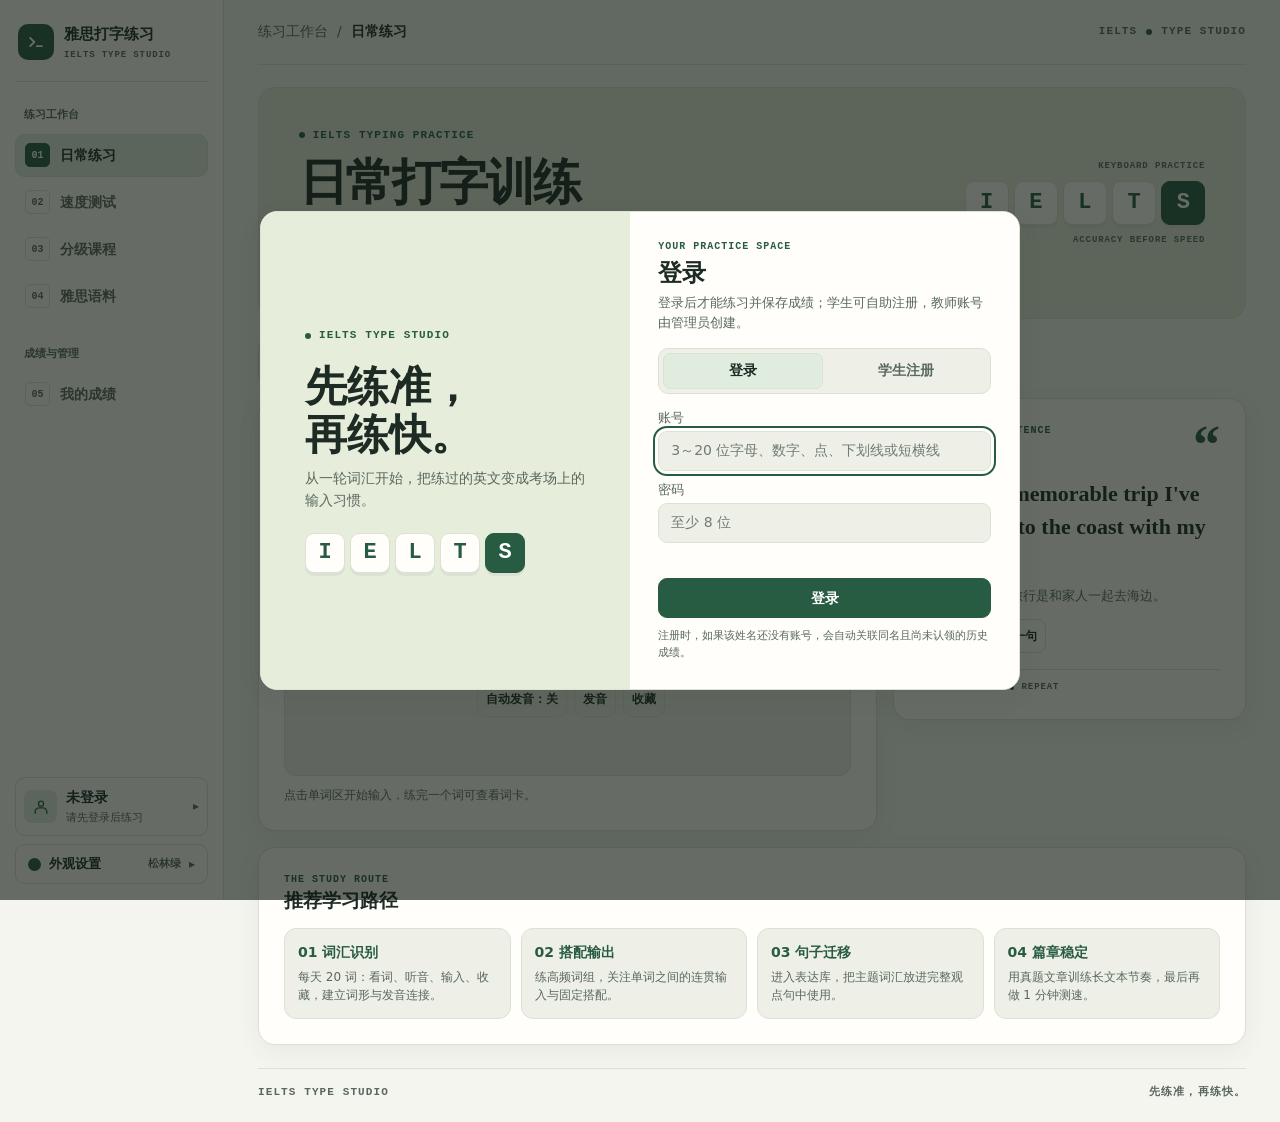
==== server-source/index.server.html @ 4d0a1f67 "release: 账号管理入口+深色自动配色+无后端友好提示上线（2026-11-25 17:42 CST） - 侧栏账号卡片改为账号管理入口 #accountEntry，面板 #accountMod" ====
<!DOCTYPE html>
<html lang="zh-CN">
<head>
<meta charset="UTF-8">
<meta name="viewport" content="width=device-width, initial-scale=1.0">
<title>雅思打字练习 · IELTS Typing Practice</title>
<link rel="icon" href="data:image/svg+xml,%3Csvg xmlns='http://www.w3.org/2000/svg' viewBox='0 0 24 24'%3E%3Crect width='24' height='24' rx='5' fill='%23285c42'/%3E%3Cpath d='m5 7 5 5-5 5m8 0h6' fill='none' stroke='%23fff' stroke-width='2.2' stroke-linecap='round' stroke-linejoin='round'/%3E%3C/svg%3E">
<script>
(function(){
  var theme = null;
  try{ theme = localStorage.getItem('typingTheme'); }catch(e){}
  if(theme !== 'dark' && theme !== 'light'){
    theme = window.matchMedia && window.matchMedia('(prefers-color-scheme: dark)').matches ? 'dark' : 'light';
  }
  document.documentElement.setAttribute('data-theme', theme);

  /* 个性化主题色引擎：由任意 hex 派生整套主题变量，首屏与主脚本共用，避免闪烁。 */
  function clamp(v,a,b){ return Math.max(a,Math.min(b,v)); }
  function hexToHsl(hex){
    var r=parseInt(hex.slice(1,3),16)/255, g=parseInt(hex.slice(3,5),16)/255, b=parseInt(hex.slice(5,7),16)/255;
    var max=Math.max(r,g,b), min=Math.min(r,g,b), h=0, s=0, l=(max+min)/2;
    if(max!==min){
      var d=max-min;
      s=l>0.5? d/(2-max-min) : d/(max+min);
      if(max===r) h=(g-b)/d+(g<b?6:0); else if(max===g) h=(b-r)/d+2; else h=(r-g)/d+4;
      h*=60;
    }
    return [h, s*100, l*100];
  }
  function hslToHex(h,s,l){
    h=((h%360)+360)%360; s=clamp(s,0,100)/100; l=clamp(l,0,100)/100;
    var c=(1-Math.abs(2*l-1))*s, x=c*(1-Math.abs((h/60)%2-1)), m=l-c/2, r=0, g=0, b=0;
    if(h<60){r=c;g=x;} else if(h<120){r=x;g=c;} else if(h<180){g=c;b=x;}
    else if(h<240){g=x;b=c;} else if(h<300){r=x;b=c;} else {r=c;b=x;}
    function to(v){ var n=Math.round((v+m)*255).toString(16); return n.length<2?'0'+n:n; }
    return '#'+to(r)+to(g)+to(b);
  }
  function lum(hex){
    function ch(v){ v/=255; return v<=0.03928? v/12.92 : Math.pow((v+0.055)/1.055,2.4); }
    return 0.2126*ch(parseInt(hex.slice(1,3),16))+0.7152*ch(parseInt(hex.slice(3,5),16))+0.0722*ch(parseInt(hex.slice(5,7),16));
  }
  function ratio(a,b){ var l1=lum(a), l2=lum(b); return (Math.max(l1,l2)+0.05)/(Math.min(l1,l2)+0.05); }
  function varsFor(hex, dark){
    var c=hexToHsl(hex), h=c[0], s=clamp(c[1],16,78), ah=(h+320)%360, v={};
    if(dark){
      /* 深色基底：随主题色相自动派生的近黑色阶（低饱和、亮度 5%～12%），
         比纯黑更有层次，又不会像旧版那样呈现明显深绿；换主题色整套深色底自动协调。 */
      var ns=clamp(s*0.18,5,12);
      v['--bg']=hslToHex(h,ns,5);
      v['--surface']=hslToHex(h,ns,7.5);
      v['--card']=hslToHex(h,clamp(ns+2,6,14),10);
      v['--hero']=hslToHex(h,clamp(ns+4,8,16),12.5);
      v['--border']=hslToHex(h,clamp(ns+2,6,14),19);
      v['--text']=hslToHex(h,8,93);
      v['--muted']=hslToHex(h,6,66);
      v['--shadow']='0 10px 30px #00000066';
      v['--primary']=hslToHex(h,clamp(s,30,68),clamp(c[2]+38,62,82));
      v['--on-primary']=hslToHex(h,35,12);
      v['--primary-soft']=hslToHex(h,clamp(s*0.5,16,40),20);
      v['--accent']=hslToHex(ah,clamp(s,35,60),72);
    }else{
      var sat=clamp(s,30,70), l=clamp(c[2],22,38), p=hslToHex(h,sat,l);
      while(ratio(p,'#ffffff')<4.5 && l>12){ l-=2; p=hslToHex(h,sat,l); }
      v['--primary']=p;
      v['--on-primary']=ratio(p,'#ffffff')>=4.5?'#ffffff':hslToHex(h,30,12);
      v['--primary-soft']=hslToHex(h,clamp(s*0.55,18,50),90);
      v['--hero']=hslToHex(h,clamp(s*0.5,18,46),92);
      v['--accent']=hslToHex(ah,clamp(s,35,65),34);
    }
    return v;
  }
  var KEYS=['--primary','--on-primary','--primary-soft','--hero','--accent'];
  var DARK_KEYS=['--bg','--surface','--card','--border','--text','--muted','--shadow'];
  window.StudioAccent={
    defaultHex:'#285c42',
    presets:[
      {hex:'#285c42',name:'松林绿'},
      {hex:'#1f5a8a',name:'深海蓝'},
      {hex:'#0f6b62',name:'青碧'},
      {hex:'#5b4a9e',name:'鸢尾紫'},
      {hex:'#a83a5f',name:'玫瑰红'},
      {hex:'#b45309',name:'琥珀橙'}
    ],
    varsFor:varsFor,
    apply:function(hex,dark){
      var st=document.documentElement.style;
      if(!dark){ DARK_KEYS.forEach(function(k){ st.removeProperty(k); }); }
      if(!hex || hex.toLowerCase()===this.defaultHex){ KEYS.forEach(function(k){ st.removeProperty(k); }); return; }
      var v=varsFor(hex,dark);
      KEYS.forEach(function(k){ st.setProperty(k,v[k]); });
      if(dark){ DARK_KEYS.forEach(function(k){ st.setProperty(k,v[k]); }); }
    }
  };
  var saved=null;
  try{ saved=localStorage.getItem('typingAccent'); }catch(e){}
  window.StudioAccent.apply(saved && /^#[0-9a-fA-F]{6}$/.test(saved) ? saved.toLowerCase() : null, theme==='dark');

  /* 动效档位引擎：full 完整 / lite 精简 / off 关闭；系统减弱动效强制 off，首屏即生效。 */
  var motion=null;
  try{ motion=localStorage.getItem('typingMotion'); }catch(e){}
  if(motion!=='full' && motion!=='lite' && motion!=='off'){ motion='full'; }
  if(window.matchMedia && window.matchMedia('(prefers-reduced-motion: reduce)').matches){ motion='off'; }
  document.documentElement.setAttribute('data-motion', motion);
  window.StudioMotion={
    get:function(){ return document.documentElement.getAttribute('data-motion') || 'full'; },
    set:function(mode){
      if(mode!=='full' && mode!=='lite' && mode!=='off') return;
      document.documentElement.setAttribute('data-motion', mode);
      try{ localStorage.setItem('typingMotion', mode); }catch(e){}
    },
    reduced:function(){ return window.matchMedia && window.matchMedia('(prefers-reduced-motion: reduce)').matches; }
  };
})();
</script>
<style id="studioStyles">
/* Type Studio: colors, shell, study components, responsive layouts. */
:root{color-scheme:light;--bg:#f4f5ef;--card:#fffefa;--surface:#eef0e7;--border:#dce1d4;--text:#1d2b24;--muted:#59685e;--primary:#285c42;--primary-soft:#e0ecde;--on-primary:#fff;--accent:#5c7028;--ok:#2d6949;--ok-soft:#e0eee1;--err:#9a3d38;--err-soft:#f7e5e0;--hero:#e6edda;--shadow:0 7px 24px #263a2210;--radius:17px;--mono:ui-monospace,SFMono-Regular,Consolas,monospace;--sans:Inter,system-ui,"Microsoft YaHei","PingFang SC",sans-serif;--rail-width:224px;--key-pinky:#f8e5e5;--key-ring:#faebd9;--key-middle:#f6efcb;--key-index:#dce9d9;--key-right:#e0eafa;--key-violet:#ebe4f6}
:root[data-theme="dark"]{color-scheme:dark;--bg:#0b0e0c;--card:#151b17;--surface:#101411;--border:#2c352e;--text:#ecf0ed;--muted:#a4aba6;--primary:#bede9a;--primary-soft:#2a3c2c;--on-primary:#182517;--accent:#d5e294;--ok:#a7d8aa;--ok-soft:#273c30;--err:#ffaaa0;--err-soft:#492b26;--hero:#1b231d;--shadow:0 10px 30px #00000066;--key-pinky:#432e33;--key-ring:#453b2c;--key-middle:#41402a;--key-index:#2d4436;--key-right:#2d3e53;--key-violet:#39334f}
*,*::before,*::after{box-sizing:border-box}
html{background:var(--bg);scroll-padding-top:76px}
body{margin:0;color:var(--text);background:var(--bg);font:14px/1.55 var(--sans);min-height:100vh}
button,input,select{font:inherit}button,select{cursor:pointer}button:disabled{opacity:.6;cursor:not-allowed}
:focus-visible{outline:2px solid var(--primary);outline-offset:3px}
h1,h2,h3,p,blockquote{margin:0}h1,h2,h3{line-height:1.22}h2{font-size:19px;margin-bottom:14px}h3{font-size:17px}p{color:var(--muted)}
.hidden{display:none!important}.row{display:flex;align-items:center;gap:10px;flex-wrap:wrap}
.skip-link{position:fixed;z-index:200;top:10px;left:10px;padding:10px 16px;background:var(--card);color:var(--text);transform:translateY(-150%)}.skip-link:focus{transform:none}
.btn,select,input:not(.hidden-input):not([type="checkbox"]){min-height:40px;border:1px solid var(--border);border-radius:9px;padding:8px 12px;background:var(--surface);color:var(--text)}
.btn{display:inline-flex;align-items:center;justify-content:center;gap:6px;font-weight:650;line-height:1.3;background:var(--primary);color:var(--on-primary);border-color:var(--primary)}
.btn.ghost{background:transparent;color:var(--text);border-color:var(--border)}.btn.warn{background:var(--err-soft);color:var(--err);border-color:transparent}.btn:hover:not(:disabled){filter:brightness(1.08)}.btn.ghost:hover:not(:disabled){background:var(--primary-soft);border-color:var(--primary)}
label{font-size:13px;color:var(--muted)}input::placeholder{color:var(--muted);opacity:.85}
.sidebar{position:fixed;inset:0 auto 0 0;width:var(--rail-width);z-index:40;display:flex;flex-direction:column;gap:24px;background:var(--card);border-right:1px solid var(--border);padding:23px 15px 16px;overflow:auto}
.brand{display:flex;align-items:center;gap:10px;padding:0 3px 19px;border-bottom:1px solid var(--border)}.brand b{display:block;font-size:15px}.brand div span,.studio-edition,.studio-footer,.art-tag,.art-caption,.overline,.panel-kicker,.quote-footer{font:600 11px/1.4 var(--mono);letter-spacing:.1em}.brand div span{display:block;margin-top:3px;color:var(--muted);font-size:9px}
.brand-mark{width:36px;height:36px;display:grid;place-items:center;flex:none;background:var(--primary);color:var(--on-primary);border-radius:10px}.brand-mark svg,.user-icon svg{width:20px;height:20px}
.sidebar nav{display:grid;gap:4px}.nav-caption{padding:0 9px 7px;color:var(--muted);font-size:11px;font-weight:650}.nav-spaced{margin-top:23px}
.sidebar nav button{display:flex;align-items:center;gap:10px;min-height:43px;text-align:left;padding:8px 9px;border:1px solid transparent;background:transparent;color:var(--muted);border-radius:10px;font-weight:600}
.sidebar nav button::before{content:attr(data-index);display:grid;place-items:center;width:25px;height:24px;border:1px solid var(--border);border-radius:5px;font:650 10px var(--mono);color:var(--muted);flex:none}
.sidebar nav button:hover,.sidebar nav button.active{background:var(--primary-soft);color:var(--text)}.sidebar nav button.active{border-color:var(--border)}.sidebar nav button.active::before{background:var(--primary);border-color:var(--primary);color:var(--on-primary)}
.sidebar-foot{margin-top:auto;display:grid;gap:8px}.user-card{min-width:0;display:flex;gap:9px;align-items:center;padding:9px 8px;border:1px solid var(--border);border-radius:10px;width:100%;text-align:left;background:transparent;color:var(--text)}.user-card:hover{background:var(--primary-soft);border-color:var(--primary)}.user-icon{width:33px;height:33px;display:grid;place-items:center;border-radius:8px;background:var(--primary-soft);color:var(--primary);flex:none}.user-body{min-width:0;flex:1}.user-body b,.user-body span{display:block;overflow:hidden;text-overflow:ellipsis;white-space:nowrap}.user-body span{font-size:11px;color:var(--muted)}.user-caret{color:var(--muted);font-size:12px;flex:none;transition:transform .15s ease}.user-card:hover .user-caret{color:var(--primary);transform:translateX(2px)}.sidebar-foot .btn{width:100%;font-size:13px}.sidebar-backdrop{position:fixed;inset:0;z-index:35;background:#10191380;border:0;width:100%;height:100%}
.accent-entry{display:flex;align-items:center;gap:8px;width:100%;min-height:40px;padding:8px 12px;border:1px solid var(--border);border-radius:9px;background:transparent;color:var(--text);font-weight:650;font-size:13px}.accent-entry:hover{background:var(--primary-soft);border-color:var(--primary)}.accent-entry-dot{width:13px;height:13px;border-radius:50%;background:var(--primary);flex:none}.accent-entry-name{margin-left:auto;max-width:96px;overflow:hidden;text-overflow:ellipsis;white-space:nowrap;color:var(--muted);font-size:11px;font-weight:600}.accent-entry-caret{color:var(--muted);font-size:12px}
#appearanceModal{position:fixed;inset:0;z-index:105;display:flex;overflow:auto;padding:14px;background:#101913a3}.appearance-panel{margin:auto;width:min(100%,400px);min-width:0;background:var(--card);border:1px solid var(--border);border-radius:var(--radius);box-shadow:var(--shadow);padding:20px;animation:appear .18s ease both}.appearance-head{display:flex;justify-content:space-between;align-items:center;gap:10px;margin-bottom:4px}.appearance-head h2{margin:0;font-size:19px}.appearance-close{min-height:32px;padding:5px 11px;font-size:12px}.appearance-section{margin-top:15px;padding-top:13px;border-top:1px solid var(--border)}.appearance-label{display:flex;justify-content:space-between;align-items:baseline;gap:8px;font-size:13px;font-weight:650;margin-bottom:10px}#accentName{font-size:12px;font-weight:650;color:var(--primary)}.mode-switch{display:grid;grid-template-columns:1fr 1fr;gap:4px;border:1px solid var(--border);border-radius:10px;background:var(--surface);padding:4px}.mode-switch button{min-height:36px;border:1px solid transparent;border-radius:7px;background:none;color:var(--muted);font-weight:650}.mode-switch button:hover{color:var(--text)}.mode-switch button[aria-pressed="true"]{background:var(--primary-soft);color:var(--text);border-color:var(--border)}
.motion-switch{display:grid;grid-template-columns:repeat(3,minmax(0,1fr));gap:4px;border:1px solid var(--border);border-radius:10px;background:var(--surface);padding:4px}.motion-switch button{min-height:36px;border:1px solid transparent;border-radius:7px;background:none;color:var(--muted);font-weight:650}.motion-switch button:hover{color:var(--text)}.motion-switch button[aria-pressed="true"]{background:var(--primary-soft);color:var(--text);border-color:var(--border)}.motion-note{font-size:11px;color:var(--muted);margin-top:7px}
.motion-fx{position:fixed;inset:0;width:100%;height:100%;pointer-events:none;z-index:130}
.record-badge{display:inline-flex;align-items:center;gap:6px;margin:0 0 10px;padding:5px 14px;border-radius:20px;background:linear-gradient(120deg,#f5d67b,#e0a33e);color:#4a3208;font-weight:750;font-size:13px;animation:badgeIn .55s cubic-bezier(.2,1.4,.4,1) both}
@keyframes badgeIn{0%{opacity:0;transform:scale(.4) rotate(-8deg)}60%{opacity:1;transform:scale(1.12) rotate(2deg)}100%{opacity:1;transform:scale(1) rotate(0)}}
/* 练习手感：字符落定弹跳 / 错误抖动 / 光标呼吸 / 按键下沉（full+lite 保留） */
html:not([data-motion="off"]) .ch.done-ok{animation:chPop .18s ease}
html:not([data-motion="off"]) .ch.done-err{animation:chShake .22s ease}
@keyframes chPop{0%{transform:scale(1)}45%{transform:scale(1.18)}100%{transform:scale(1)}}
@keyframes chShake{0%,100%{transform:none}25%{transform:translateX(-2px)}70%{transform:translateX(2px)}}
.ch{display:inline-block}
html[data-motion="full"] .ch.cur{animation:curBreath 1.1s ease-in-out infinite}
@keyframes curBreath{0%,100%{opacity:1}50%{opacity:.55}}
html:not([data-motion="off"]) .key.hit-ok,html:not([data-motion="off"]) .key.hit-err{transform:translateY(2px) scale(.95);transition:transform .07s ease}
/* 进度条流光（仅 full） */
html[data-motion="full"] #progressFill{background-image:linear-gradient(100deg,transparent 30%,#ffffff59 50%,transparent 70%);background-size:220% 100%;animation:shimmer 1.7s linear infinite}
@keyframes shimmer{from{background-position:130% 0}to{background-position:-130% 0}}
/* 全局转场：方向性页面切换 / 弹窗弹入 / 抽屉弹性 / 键帽浮动光泽（仅 full） */
html[data-motion="full"] .page-anim.dir-fwd{animation:pageFwd .26s cubic-bezier(.2,.7,.3,1) both}
html[data-motion="full"] .page-anim.dir-back{animation:pageBack .26s cubic-bezier(.2,.7,.3,1) both}
@keyframes pageFwd{from{opacity:0;transform:translateX(22px)}to{opacity:1;transform:none}}
@keyframes pageBack{from{opacity:0;transform:translateX(-22px)}to{opacity:1;transform:none}}
html[data-motion="full"] #modal .box{animation:popIn .3s cubic-bezier(.2,.9,.3,1.18) both}
html[data-motion="full"] .auth-layout{animation:popIn .3s cubic-bezier(.2,.9,.3,1.12) both}
@keyframes popIn{from{opacity:0;transform:scale(.94) translateY(12px)}to{opacity:1;transform:none}}
.auth-layout.auth-exit{animation:authOut .24s ease both!important}
@keyframes authOut{to{opacity:0;transform:scale(.97) translateY(-10px)}}
html[data-motion="full"] #appearanceModal .appearance-panel,html[data-motion="full"] #accountModal .appearance-panel{animation:springUp .34s cubic-bezier(.22,1.36,.36,1) both}
@keyframes springUp{from{opacity:0;transform:translateY(16px) scale(.97)}to{opacity:1;transform:none}}
@media(max-width:650px){html[data-motion="full"] #appearanceModal .appearance-panel,html[data-motion="full"] #accountModal .appearance-panel{animation:drawerSpring .42s cubic-bezier(.22,1.25,.36,1) both}}
@keyframes drawerSpring{from{transform:translateY(60%)}65%{transform:translateY(-1.5%)}to{transform:none}}
html[data-motion="full"] .studio-hero .key-art b{animation:keyFloat 3.4s ease-in-out infinite;position:relative;overflow:hidden}
html[data-motion="full"] .studio-hero .key-art b:nth-child(2){animation-delay:.35s}
html[data-motion="full"] .studio-hero .key-art b:nth-child(3){animation-delay:.7s}
html[data-motion="full"] .studio-hero .key-art b:nth-child(4){animation-delay:1.05s}
html[data-motion="full"] .studio-hero .key-art b:nth-child(5){animation-delay:1.4s}
html[data-motion="full"] .studio-hero .key-art b::after{content:"";position:absolute;inset:0;background:linear-gradient(115deg,transparent 35%,#ffffff66 50%,transparent 65%);transform:translateX(-130%);animation:keySheen 4.6s ease-in-out infinite}
@keyframes keyFloat{0%,100%{transform:translateY(0)}50%{transform:translateY(-5px)}}
@keyframes keySheen{0%,55%{transform:translateX(-130%)}85%,100%{transform:translateX(130%)}}
html.theme-xfade body,html.theme-xfade .sidebar,html.theme-xfade .card,html.theme-xfade .studio-hero,html.theme-xfade .page-heading,html.theme-xfade .btn,html.theme-xfade .appearance-panel,html.theme-xfade .account-panel,html.theme-xfade #typeArea,html.theme-xfade .daily-word-box{transition:background-color .35s ease,color .35s ease,border-color .35s ease}
/* 完成庆祝：成绩格 stagger（仅 full）；粒子 Canvas 由 JS 按档位驱动 */
html[data-motion="full"] .daily-summary .ds-cell{animation:cellUp .45s ease both}
html[data-motion="full"] .daily-summary .ds-cell:nth-child(2){animation-delay:.06s}
html[data-motion="full"] .daily-summary .ds-cell:nth-child(3){animation-delay:.12s}
html[data-motion="full"] .daily-summary .ds-cell:nth-child(4){animation-delay:.18s}
html[data-motion="full"] .daily-summary .ds-cell:nth-child(5){animation-delay:.24s}
html[data-motion="full"] .daily-summary .ds-cell:nth-child(6){animation-delay:.3s}
@keyframes cellUp{from{opacity:0;transform:translateY(10px)}to{opacity:1;transform:none}}
/* 档位降级：off 全关；lite 去装饰性循环动画，保留手感微动效 */
html[data-motion="off"] *,html[data-motion="off"] *::before,html[data-motion="off"] *::after{animation-duration:.01ms!important;animation-iteration-count:1!important;transition-duration:.01ms!important;scroll-behavior:auto!important}
html[data-motion="off"] .motion-fx{display:none}.accent-swatches{display:flex;gap:12px;flex-wrap:wrap}.accent-swatch{width:30px;height:30px;padding:0;border-radius:50%;border:1px solid var(--border);position:relative;flex:none}.accent-swatch:hover{filter:brightness(1.12)}.accent-swatch[aria-pressed="true"]{outline:2px solid var(--primary);outline-offset:2px}.accent-custom{width:30px;height:30px;padding:0;border:1px dashed var(--border);border-radius:50%;background:conic-gradient(#c2453f,#c9a227,#5f9e3e,#2a9d8f,#3b6fb5,#7b5ea7,#c2453f);cursor:pointer;flex:none}.accent-custom:hover{filter:brightness(1.08)}.accent-custom.on{outline:2px solid var(--primary);outline-offset:2px;border-style:solid}.accent-custom input{position:absolute;width:1px;height:1px;opacity:0;overflow:hidden}.appearance-note{font-size:12px;margin-top:13px}
#accountModal{position:fixed;inset:0;z-index:105;display:flex;overflow:auto;padding:14px;background:#101913a3}.account-panel{width:min(100%,440px)}.account-panel .appearance-section{margin-top:12px;padding-top:11px}.account-info{display:flex;gap:11px;align-items:center;padding:9px;border:1px solid var(--border);border-radius:12px;background:var(--surface)}.account-info .user-icon{width:38px;height:38px;border-radius:10px}.account-info-body{min-width:0;flex:1}.account-info-body b{display:block;font-size:15px;overflow:hidden;text-overflow:ellipsis;white-space:nowrap}.account-info-body span{display:block;font-size:12px;color:var(--muted);overflow:hidden;text-overflow:ellipsis;white-space:nowrap}.account-meta{display:grid;gap:4px;margin-top:8px}.account-meta div{display:flex;justify-content:space-between;align-items:baseline;gap:10px;font-size:12px}.account-meta dt{color:var(--muted)}.account-meta dd{margin:0;font-weight:650;font-variant-numeric:tabular-nums;overflow-wrap:anywhere;text-align:right}.account-form{display:grid;gap:6px}.account-form label{font-size:12px}.account-form input{width:100%;min-width:0}.account-form .btn{justify-self:start;min-height:36px;font-size:13px;padding:6px 14px}.account-msg{min-height:15px;font-size:12px;margin:0}.account-msg.err{color:var(--err)}.account-msg.ok{color:var(--ok)}.account-note{font-size:11px;color:var(--muted);margin-top:3px}
@media(max-width:650px){#appearanceModal,#accountModal{padding:0;align-items:flex-end}.appearance-panel,.account-panel{width:100%;margin:0;border-radius:18px 18px 0 0;border-left:0;border-right:0;border-bottom:0;padding:18px 16px calc(18px + env(safe-area-inset-bottom));animation:drawerUp .22s ease both}}
@keyframes drawerUp{from{transform:translateY(28px);opacity:.5}to{transform:none;opacity:1}}
.main{margin-left:var(--rail-width);min-width:0}.wrap{width:min(100%,1310px);margin:auto;padding:0 34px 22px}.studio-header{min-height:65px;display:flex;align-items:center;justify-content:space-between;gap:12px;border-bottom:1px solid var(--border);margin-bottom:22px}.studio-trail,.studio-edition{display:flex;align-items:center;gap:9px;white-space:nowrap}.trail-root,.trail-divider,.studio-edition{color:var(--muted)}#studioSection{font-weight:700}.studio-edition i,.overline i,.panel-chip i{display:inline-block;width:6px;height:6px;border-radius:50%;background:var(--primary);flex:none}.menu-button{display:none}.studio-footer{padding:16px 0 0;margin-top:23px;border-top:1px solid var(--border);display:flex;justify-content:space-between;gap:12px;color:var(--muted)}
.studio-hero,.page-heading{border:1px solid var(--border);border-radius:var(--radius);background:var(--hero);padding:clamp(20px,3.1vw,40px);margin-bottom:19px;min-width:0}.studio-hero{display:grid;grid-template-columns:minmax(0,1fr) auto;align-items:center;gap:18px}.overline{color:var(--primary);display:flex;align-items:center;gap:8px;margin-bottom:10px}.hero-copy h1,.page-heading h1{font-size:clamp(28px,4.1vw,49px);font-weight:800;letter-spacing:-.045em}.hero-copy h1 span{display:block;font-size:clamp(15px,2vw,23px);letter-spacing:-.025em;margin-top:7px;color:var(--primary)}.hero-copy p,.page-heading p{margin-top:9px;max-width:58ch}.hero-art{text-align:right;min-width:0}.art-tag,.art-caption{display:block;color:var(--muted);font-size:9px}.art-caption{margin-top:9px}.key-art{display:flex;gap:5px;margin:8px 0 0;justify-content:flex-end}.key-art b{display:grid;place-items:center;width:clamp(30px,3.45vw,47px);aspect-ratio:1;border-radius:9px;background:var(--card);color:var(--primary);border:1px solid var(--border);box-shadow:0 3px 0 var(--border);font:750 clamp(15px,2vw,22px) var(--mono)}.key-art b:last-child{color:var(--on-primary);background:var(--primary);border-color:var(--primary)}
.card{min-width:0;background:var(--card);border:1px solid var(--border);border-radius:var(--radius);padding:clamp(16px,2vw,25px);margin-bottom:16px;box-shadow:var(--shadow)}.panel-header{display:flex;justify-content:space-between;align-items:start;gap:12px;margin-bottom:16px}.panel-header h2{margin:2px 0 0}.panel-kicker{color:var(--primary);font-size:10px}.panel-chip{display:inline-flex;align-items:center;gap:6px;white-space:nowrap;background:var(--primary-soft);border-radius:20px;color:var(--text);padding:5px 9px;font-size:11px;font-weight:650}
.daily-tabs,.auth-tabs{display:inline-flex;align-items:center;gap:4px;border:1px solid var(--border);border-radius:10px;background:var(--surface);padding:4px;margin-bottom:14px}.daily-tabs button,.auth-tabs button,.library-filter{border:1px solid transparent;border-radius:7px;min-height:36px;padding:6px 14px;color:var(--muted);background:none;font-weight:650}.daily-tabs button.active,.auth-tabs button.active,.library-filter.active{background:var(--primary-soft);color:var(--text);border-color:var(--border)}
.practice-grid{display:grid;grid-template-columns:minmax(0,1.75fr) minmax(0,1fr);gap:16px;align-items:start}.daily-settings{display:flex;align-items:center;gap:7px;flex-wrap:wrap;margin-bottom:12px}.daily-settings select{min-height:36px;padding:5px 8px;max-width:100%}.daily-settings .btn{min-height:36px;padding:6px 9px}.daily-top{display:flex;align-items:center;justify-content:space-between;gap:8px;margin-bottom:12px}.daily-stats{min-width:0;display:grid;grid-template-columns:repeat(3,minmax(0,1fr));gap:7px;flex:1}.daily-stats .cell,#liveStats>div,.stat-cards .cell,.ds-cell,#modal .cell{min-width:0;border-radius:10px;background:var(--surface);border:1px solid var(--border);padding:8px 10px}.daily-stats b,.stat-cards b,.ds-cell b,#modal .cell b,#liveStats b{display:block;color:var(--primary);font:750 21px/1.2 var(--mono);font-variant-numeric:tabular-nums}.daily-stats .acc b,#liveStats .acc b{color:var(--ok)}.cell span,.ds-cell span,#liveStats>div{font-size:11px;color:var(--muted)}
.daily-word-box{text-align:center;background:var(--surface);border:1px solid var(--border);border-radius:12px;min-height:172px;padding:16px 10px}.daily-word{min-height:54px;font:750 clamp(24px,4.1vw,48px)/1.25 var(--mono);letter-spacing:.02em;overflow-wrap:anywhere;cursor:text;user-select:none}.daily-meta,.wc-actions,.review-actions,.quote-actions,.sentence-actions{display:flex;justify-content:center;align-items:center;gap:7px;flex-wrap:wrap}.daily-meta{margin:8px 0}.daily-meta .btn,.sentence-actions .btn,.quote-actions .btn{font-size:12px;min-height:34px;padding:6px 8px}.daily-phonetic,.wc-phonetic,.review-phonetic,.nb-item .p{color:var(--muted);font:500 13px/1.5 var(--mono)}.daily-def,.wc-def,.review-def{overflow-wrap:anywhere;line-height:1.6}.daily-tip{color:var(--muted);font-size:12px;margin-top:10px}.daily-fav.on,.wc-fav.on,.daily-meta .btn[aria-pressed="true"]{border-color:var(--primary);background:var(--primary-soft);color:var(--primary)}
.ch{color:var(--muted);border-bottom:2px solid transparent}.ch.done-ok{color:var(--text)}.ch.done-err{color:var(--err);background:var(--err-soft)}.ch.cur{border-bottom-color:var(--primary);background:var(--primary-soft);color:var(--text);border-radius:3px}.daily-word-box:focus-within,.daily-quote:focus-within,.typing-card:has(#typeInput:focus){border-color:var(--primary)}
.word-card,.review-card{border:1px solid var(--border);border-radius:13px;background:var(--card);padding:18px;margin:auto;max-width:540px;cursor:pointer;animation:appear .2s ease both}.wc-word,.review-word{font:750 clamp(24px,4vw,36px)/1.2 var(--mono);overflow-wrap:anywhere}.wc-actions{margin-top:13px}.wc-def{margin-top:6px}.daily-summary{position:relative;max-width:555px;margin:auto}.ds-title{font-size:23px;font-weight:750;margin-bottom:12px}.ds-grid{display:grid;grid-template-columns:repeat(3,minmax(0,1fr));gap:7px;margin-bottom:12px}.confetti{position:absolute;inset:0;pointer-events:none;overflow:hidden;z-index:1}.confetti i{position:absolute;opacity:.85;border-radius:2px;animation:fall linear forwards}@keyframes fall{from{transform:translateY(-36px) rotate(0)}to{transform:translateY(500px) rotate(540deg);opacity:0}}
.daily-quote .panel-header{margin-bottom:11px}.quote-mark{font:700 54px/.78 Georgia,serif;color:var(--primary)}.quote-en,.sentence-target{font:600 clamp(17px,2vw,22px)/1.5 Georgia,serif;overflow-wrap:anywhere;margin-bottom:10px}.quote-zh{font-size:13px;color:var(--muted);margin-bottom:13px}.quote-actions,.sentence-actions{justify-content:flex-start}.quote-footer{color:var(--muted);border-top:1px solid var(--border);margin-top:16px;padding-top:11px;display:flex;align-items:center;gap:8px;font-size:9px}.quote-footer i{width:4px;height:4px;border-radius:50%;background:var(--primary)}.sentence-target{cursor:text;user-select:none}.sentence-status{display:flex;gap:8px;flex-wrap:wrap;color:var(--muted);font-size:11px;margin-bottom:10px}.sentence-result{padding:10px;background:var(--primary-soft);border-radius:9px;margin-top:10px}.sentence-save-tip,.auth-error,.admin-err{color:var(--err);font-size:13px}.sentence-result p{margin-bottom:6px}
.path-grid,.lvl-btns,.library-grid,.stat-cards{display:grid;gap:10px}.path-grid,.stat-cards{grid-template-columns:repeat(4,minmax(0,1fr))}.lvl-btns{grid-template-columns:repeat(3,minmax(0,1fr))}.library-grid{grid-template-columns:repeat(2,minmax(0,1fr))}.path-step,.lvl-btn,.passage-item,.library-item,.nb-item{padding:13px;border:1px solid var(--border);border-radius:12px;background:var(--surface);min-width:0;color:var(--text)}.path-step,.lvl-btn,.passage-item{text-align:left;cursor:pointer}.path-step:hover,.lvl-btn:hover,.passage-item:hover{border-color:var(--primary);background:var(--primary-soft)}.path-step b,.path-step span{display:block}.path-step b{color:var(--primary)}.path-step span,.lvl-btn p{font-size:12px;margin-top:4px;color:var(--muted)}.lvl-btn{padding:20px}.lvl-btn .tag,.lib-tag,.badge{display:inline-block;border-radius:20px;background:var(--primary-soft);color:var(--primary);font-size:11px;font-weight:700;padding:3px 8px}.lvl-btn .tag{margin-bottom:10px}.passage-list{display:grid;gap:7px;max-height:490px;overflow:auto}.passage-item,.library-head,.nb-item{display:flex;align-items:center;justify-content:space-between;gap:10px}.wcount{font-size:12px;color:var(--muted);white-space:nowrap}.library-count{color:var(--muted);white-space:nowrap}.library-count b{color:var(--primary);font:750 24px var(--mono)}.library-toolbar,.nb-toolbar,.admin-row,.library-filters{display:flex;gap:8px;flex-wrap:wrap;margin:12px 0}.library-toolbar input,.nb-toolbar input,.admin-row input{flex:1 1 160px;min-width:0}.library-filter{border-color:var(--border);padding:5px 9px}.library-item{display:flex;flex-direction:column;min-height:170px}.lib-tags,.nb-actions,.admin-action{display:flex;gap:6px;flex-wrap:wrap}.lib-en{font:600 18px/1.5 Georgia,serif;margin:7px 0}.lib-zh,.lib-alt,.lib-note{font-size:13px;margin-bottom:6px}.lib-alt{color:var(--primary)}.lib-note{color:var(--muted)}.lib-actions{margin-top:auto;padding-top:6px}.lib-actions .btn{min-height:33px;font-size:12px}.library-empty,.empty-tip{text-align:center;color:var(--muted);padding:26px 9px;grid-column:1/-1}
.nb-list{display:grid;gap:8px}.nb-item{flex-wrap:wrap}.nb-item .w{font:700 17px var(--mono)}.nb-item .d{overflow-wrap:anywhere}.review-card{text-align:center;min-height:175px;display:grid;place-content:center;gap:7px}.review-card.flipped{background:var(--primary-soft)}.review-progress,.review-hint,.nb-count{color:var(--muted);text-align:center;margin:10px 0}.review-actions{margin-top:12px}.test-settings{display:grid;grid-template-columns:repeat(2,minmax(0,1fr));gap:12px}.setting-field{display:grid;gap:4px}.test-actions{margin-top:16px}.test-guide p{margin-top:5px}
.session-header{justify-content:space-between;margin-top:6px}.session-header h1{font-size:clamp(21px,3vw,34px);overflow-wrap:anywhere}.material-title{color:var(--muted);margin:8px 0}.live-hint{display:none;margin:8px 0;color:var(--muted);font-size:13px}.live-hint.show{display:block}.live-hint b,#fingerHint b{color:var(--primary)}#liveStats{display:grid;grid-template-columns:repeat(4,minmax(0,1fr));gap:8px;margin:10px 0}.hidden-input{position:fixed;left:0;top:0;width:1px;height:1px;opacity:0;border:0;padding:0;margin:0;font-size:16px}
#typeArea{font:500 clamp(15px,1.8vw,19px)/1.9 var(--mono);min-height:150px;max-height:46vh;overflow:auto;overscroll-behavior:contain;border:1px solid var(--border);border-radius:12px;background:var(--surface);padding:clamp(12px,2vw,22px);white-space:pre-wrap;overflow-wrap:anywhere;cursor:text;user-select:none}#typeArea.level-beginner{display:flex;flex-wrap:wrap;align-content:start;gap:7px}#typeArea.level-intermediate{display:grid;align-content:start;gap:7px}.chip{max-width:100%;display:inline-block;padding:4px 7px;border:1px solid var(--border);background:var(--card);border-radius:8px}.chip:has(.cur){border-color:var(--primary)}#progressBar{height:6px;border-radius:4px;background:var(--surface);border:1px solid var(--border);overflow:hidden;margin-top:10px}#progressFill{height:100%;width:0;background:var(--primary);transition:width .14s ease}
#kbBody{width:min(100%,680px);margin:auto}.kb-row{display:flex;justify-content:center;gap:clamp(2px,1vw,6px);margin-bottom:5px}.key{flex:0 1 44px;min-width:0;height:clamp(28px,5vw,42px);border-radius:6px;border:1px solid var(--border);background:var(--surface);display:flex;flex-direction:column;align-items:center;justify-content:center;font:650 clamp(8px,1.6vw,13px) var(--mono);color:var(--text)}.key .fn{font-size:9px}.key.f-lpinky,.key.f-rpinky{background:var(--key-pinky)}.key.f-lring,.key.f-rring{background:var(--key-ring)}.key.f-lmid{background:var(--key-middle)}.key.f-lindex{background:var(--key-index)}.key.f-rindex{background:var(--key-right)}.key.f-rmid{background:var(--key-violet)}.key.thumb{flex-basis:min(45%,270px)}.key.next{outline:2px solid var(--primary);border-color:transparent;outline-offset:-1px}.key.hit-ok{background:var(--ok-soft);color:var(--ok)}.key.hit-err{background:var(--err-soft);color:var(--err)}#fingerHint,.kb-caption{text-align:center;color:var(--muted);font-size:12px;margin-top:7px}.kb-caption{display:flex;justify-content:center;gap:8px;flex-wrap:wrap}.kb-caption span{display:flex;align-items:center;gap:4px}.dot{width:9px;height:9px;border-radius:3px}
.stat-cards{margin-bottom:15px}.stat-cards:empty{display:none}.stat-cards .cell{background:var(--card);padding:13px}.stat-cards b{font-size:24px}#historyChart{display:block;width:100%;height:280px}#chartBox{height:280px;overflow:hidden}#historyTable,#classTable,#recentTable,#adminStudents{max-width:100%;overflow-x:auto}table{border-collapse:collapse;width:100%;min-width:max-content;font-size:13px}th,td{text-align:left;padding:8px 10px;border-bottom:1px solid var(--border)}th{color:var(--muted);font-size:12px}.badge.off{background:var(--err-soft);color:var(--err)}.admin-action .btn{min-height:32px;font-size:12px}
#modal,#authModal,#pwModal{position:fixed;inset:0;display:flex;overflow:auto;padding:14px;background:#101913a3;z-index:100}#pwModal{z-index:110}#modal .box,.auth-card,.auth-layout{margin:auto;min-width:0;border:1px solid var(--border);border-radius:var(--radius);background:var(--card);box-shadow:var(--shadow)}#modal .box,.auth-card{width:min(100%,460px);padding:clamp(16px,3vw,28px)}#modal .box{text-align:center}#modal h2,.auth-card h2{margin:5px 0;font-size:24px}#modal .sub,.auth-card .sub{color:var(--muted);margin:5px 0 14px;font-size:13px}#modal .big{color:var(--primary);font:750 42px var(--mono)}#modal .big small{font-size:13px}#modal .grid{display:grid;grid-template-columns:repeat(2,minmax(0,1fr));gap:8px;margin:13px 0}#modal .row{justify-content:center}.auth-layout{width:min(100%,760px);display:grid;grid-template-columns:minmax(0,.95fr) minmax(0,1fr);overflow:hidden}.auth-layout .auth-card{width:100%;margin:0;border:0;border-radius:0;box-shadow:none}.auth-story{background:var(--hero);padding:clamp(20px,4vw,44px);display:flex;flex-direction:column;justify-content:center}.auth-story strong{font-size:clamp(23px,4vw,42px);line-height:1.15;margin:9px 0}.auth-story .key-art{justify-content:flex-start;margin-top:21px}.auth-story .key-art b{width:clamp(25px,3.2vw,40px)}.auth-tabs{display:grid;grid-template-columns:1fr 1fr;width:100%}.auth-field{display:grid;gap:3px;margin-bottom:9px}.auth-field input{width:100%;min-width:0}.auth-error{min-height:17px;margin-bottom:9px}.auth-note{color:var(--muted);font-size:11px;margin-top:9px}
.page-anim{animation:appear .18s ease both}@keyframes appear{from{opacity:0;transform:translateY(4px)}to{opacity:1;transform:none}}
@media(max-width:1100px){.wrap{padding-inline:22px}.practice-grid{grid-template-columns:minmax(0,1.4fr) minmax(0,1fr)}}
@media(max-width:930px){.main{margin-left:0}.menu-button{display:inline-flex;min-height:33px}.sidebar{transform:translateX(-103%);visibility:hidden;transition:transform .18s ease,visibility .18s}.sidebar.open{transform:none;visibility:visible}.sidebar-backdrop:not(.hidden){display:block}}
@media(min-width:931px){.sidebar-backdrop{display:none!important}}
@media(max-width:650px){.wrap{padding-inline:12px}.studio-header{min-height:54px;margin-bottom:12px}.trail-root,.trail-divider,.studio-edition{display:none}.studio-hero,.page-heading{padding:16px;margin-bottom:12px}.studio-hero,.practice-grid,.library-grid,.lvl-btns{grid-template-columns:minmax(0,1fr)}.hero-art{display:none}.practice-grid{gap:0}.path-grid,.stat-cards{grid-template-columns:repeat(2,minmax(0,1fr))}.daily-settings{gap:5px}.daily-settings label{font-size:11px}.daily-settings select{min-height:34px}.daily-top .btn{min-height:36px;padding:6px}.daily-stats .cell,#liveStats>div{padding:6px}.daily-stats b,#liveStats b{font-size:17px}.library-head{align-items:flex-start;flex-wrap:wrap}.auth-layout{grid-template-columns:minmax(0,1fr);max-width:420px}.auth-story{padding:13px 16px}.auth-story .overline{margin:0}.auth-story strong{font-size:22px;margin:5px 0 0}.auth-story br,.auth-story p,.auth-story .key-art{display:none}.key .fn{font-size:7px}}
@media(max-width:370px){.test-settings{grid-template-columns:minmax(0,1fr)}.daily-settings .btn{margin-left:auto}.daily-stats{gap:4px}.panel-chip{font-size:10px}.path-grid{grid-template-columns:minmax(0,1fr)}}
@media(prefers-reduced-motion:reduce){*,*::before,*::after{animation-duration:.01ms!important;transition-duration:.01ms!important;scroll-behavior:auto!important}}
</style>
</head>
<body>
<a class="skip-link" href="#appMain">跳到主内容</a>
<aside class="sidebar" id="sidebar" aria-label="工作台侧栏">
  <div class="brand">
    <span class="brand-mark" aria-hidden="true"><svg viewBox="0 0 24 24" fill="none"><path d="m5 7 5 5-5 5m8 0h6" stroke="currentColor" stroke-width="2.2" stroke-linecap="round" stroke-linejoin="round"/></svg></span>
    <div><b>雅思打字练习</b><span>IELTS TYPE STUDIO</span></div>
  </div>
  <nav aria-label="主要导航">
    <div class="nav-caption">练习工作台</div>
    <button id="tab-daily" class="active" aria-current="page" data-index="01" onclick="switchTab('daily')">日常练习</button>
    <button id="tab-test" data-index="02" onclick="switchTab('test')">速度测试</button>
    <button id="tab-course" data-index="03" onclick="switchTab('course')">分级课程</button>
    <button id="tab-library" data-index="04" onclick="switchTab('library')">雅思语料</button>
    <div class="nav-caption nav-spaced">成绩与管理</div>
    <button id="tab-history" data-index="05" onclick="switchTab('history')">我的成绩</button>
    <button id="tab-class" class="hidden" data-index="06" onclick="switchTab('class')">全班记录</button>
    <button id="tab-admin" class="hidden" data-index="07" onclick="switchTab('admin')">后台管理</button>
  </nav>
  <div class="sidebar-foot">
    <button type="button" id="accountEntry" class="user-card" onclick="openAccount()" aria-haspopup="dialog" aria-controls="accountModal" title="打开账号管理：查看账号信息、修改昵称与密码">
      <span class="user-icon" aria-hidden="true"><svg viewBox="0 0 24 24" fill="none" stroke="currentColor" stroke-width="1.6"><circle cx="12" cy="8" r="3"/><path d="M5 20v-2a5 5 0 0 1 5-5h4a5 5 0 0 1 5 5v2"/></svg></span>
      <div class="user-body"><b id="userDisplay">未登录</b><span id="userRole">请先登录后练习</span></div>
      <span class="user-caret" aria-hidden="true">▸</span>
    </button>
    <button type="button" id="accentEntry" class="accent-entry" onclick="openAppearance()" aria-haspopup="dialog" aria-controls="appearanceModal" title="打开外观设置：主题色与深浅模式">
      <span class="accent-entry-dot" aria-hidden="true"></span>外观设置<span class="accent-entry-name" id="accentEntryName">松林绿</span><span class="accent-entry-caret" aria-hidden="true">▸</span>
    </button>
    <button type="button" id="logoutBtn" class="btn ghost hidden" onclick="logout()">退出登录</button>
  </div>
</aside>
<button type="button" id="sidebarBackdrop" class="sidebar-backdrop hidden" tabindex="-1" aria-label="关闭菜单" onclick="closeSidebar(true)"></button>
<main class="main" id="appMain" tabindex="-1">
<div class="wrap">
  <header class="studio-header">
    <div class="studio-trail"><button type="button" id="menuToggle" class="btn ghost menu-button" aria-controls="sidebar" aria-expanded="false" onclick="openSidebar()">菜单</button><span class="trail-root">练习工作台</span><span class="trail-divider" aria-hidden="true">/</span><span id="studioSection">日常练习</span></div>
    <span class="studio-edition">IELTS <i></i> TYPE STUDIO</span>
  </header>

  <!-- ========== 速度测试 ========== -->
  <div id="page-test" class="page hidden">
    <div class="page-heading"><div class="overline"><i></i> 02 / SPEED TEST</div><h1>速度测试</h1><p>用真实雅思素材测量你的输入速度与准确率。</p></div>
    <section class="card configuration-card" aria-labelledby="testSetupTitle">
      <div class="panel-header"><div><div class="panel-kicker">SESSION SETUP</div><h2 id="testSetupTitle">设置本次测试</h2></div><span class="panel-chip"><i></i> 按下第一键开始计时</span></div>
      <div class="test-settings">
        <div class="setting-field"><label for="testDuration">测试时长</label>
        <select id="testDuration">
          <option value="30">30 秒</option>
          <option value="60" selected>1 分钟</option>
          <option value="120">2 分钟</option>
          <option value="180">3 分钟</option>
        </select></div>
        <div class="setting-field"><label for="testSource">练习素材</label>
        <select id="testSource">
          <option value="all" selected>随机（阅读+听力）</option>
          <option value="readings">阅读文章</option>
          <option value="listenings">听力原文</option>
        </select></div>
      </div>
      <div class="row test-actions"><button class="btn" onclick="startTest()">开始测试</button><button class="btn ghost" onclick="resetSession()">重置</button></div>
    </section>
    <div class="card test-guide"><span class="panel-kicker">HOW IT IS SCORED</span><p>每 5 个正确字符折算为 1 个标准词。测试期间可查看 WPM、准确率和剩余时间。</p></div>
  </div>

  <!-- ========== 分级课程 ========== -->
  <div id="page-course" class="page hidden">
    <div class="page-heading"><div class="overline"><i></i> 03 / COURSES</div><h1>分级课程</h1><p>从单词、词组到完整篇章，选择适合现在的难度。</p></div>
    <div class="card" id="courseMenu">
      <div class="panel-header"><div><div class="panel-kicker">PICK A LEVEL</div><h2>选择难度</h2></div></div>
      <div class="lvl-btns">
        <div class="lvl-btn" role="button" tabindex="0" onclick="startCourse('beginner')">
          <span class="tag">初级</span>
          <h3>单字练习</h3>
          <p>雅思真题高频单词逐个输入，熟悉键盘位置与基础指法</p>
        </div>
        <div class="lvl-btn" role="button" tabindex="0" onclick="startCourse('intermediate')">
          <span class="tag">中级</span>
          <h3>词组练习</h3>
          <p>真题中提取的常用词组与搭配，训练单词间的连贯输入</p>
        </div>
        <div class="lvl-btn" role="button" tabindex="0" onclick="showPassages()">
          <span class="tag">高级</span>
          <h3>文章段落</h3>
          <p>完整的雅思阅读文章与听力原文，含标点、大小写与数字</p>
        </div>
      </div>
    </div>
    <div class="card hidden" id="passageMenu">
      <h2>选择练习素材 <button class="btn ghost" style="float:right;font-size:13px;padding:5px 12px" onclick="backToMenu()">返回</button></h2>
      <div class="passage-list" id="passageList"></div>
    </div>
  </div>

  <!-- ========== 雅思语料库 ========== -->
  <div id="page-library" class="page hidden">
    <div class="page-heading"><div class="overline"><i></i> 04 / EXPRESSION LIBRARY</div><h1>雅思语料</h1><p>搜索可迁移的表达，把读过的句子亲手输入一遍。</p></div>
    <div class="card">
      <div class="library-head">
        <div>
          <h2>雅思表达库</h2>
          <p style="margin:0;color:var(--muted);font-size:14px;line-height:1.7">写作观点、口语表达、同义替换与听力细节。先读懂，再亲手输入一遍，把“见过”变成“能输出”。</p>
        </div>
        <div class="library-count"><b id="libraryCount">0</b>条可练语料</div>
      </div>
      <div class="library-toolbar">
        <input id="librarySearch" placeholder="搜索英文、中文或话题，如 education / 环境 / 政府" oninput="renderLibrary()" aria-label="搜索雅思语料">
        <button class="btn ghost" onclick="clearLibrarySearch()">清空搜索</button>
      </div>
      <div class="library-filters" id="libraryFilters">
        <button class="library-filter active" data-cat="all" onclick="setLibraryFilter('all')">全部</button>
        <button class="library-filter" data-cat="writing" onclick="setLibraryFilter('writing')">写作观点</button>
        <button class="library-filter" data-cat="speaking" onclick="setLibraryFilter('speaking')">口语表达</button>
        <button class="library-filter" data-cat="paraphrase" onclick="setLibraryFilter('paraphrase')">同义替换</button>
        <button class="library-filter" data-cat="listening" onclick="setLibraryFilter('listening')">听力细节</button>
      </div>
      <div class="library-grid" id="libraryList"></div>
    </div>
    <div class="card path-card">
      <h2>怎么用这座语料库？</h2>
      <div class="path-grid">
        <button class="path-step" onclick="setLibraryFilter('writing')"><b>写作：积累观点</b><span>每条都是完整可迁移的观点句，注意论证逻辑而非死记模板。</span></button>
        <button class="path-step" onclick="setLibraryFilter('speaking')"><b>口语：练自然表达</b><span>先朗读，再输入，最后遮住原文复述，避免书面腔。</span></button>
        <button class="path-step" onclick="setLibraryFilter('paraphrase')"><b>替换：突破词汇复用</b><span>对照两种表达，练习在写作与口语中灵活换说法。</span></button>
        <button class="path-step" onclick="setLibraryFilter('listening')"><b>听力：抓数字与细节</b><span>重点听辨时间、日期、价格与地点，输入时核对细节。</span></button>
      </div>
    </div>
  </div>

  <!-- ========== 日常练习（含生词本） ========== -->
  <div id="page-daily" class="page">
    <section class="studio-hero" aria-labelledby="dailyTitle">
      <div class="hero-copy"><div class="overline"><i></i> IELTS TYPING PRACTICE</div><h1 id="dailyTitle">日常打字训练<span>把熟悉的词，练成肌肉记忆。</span></h1><p>先练准，再练快。选一个雅思主题，从一轮词汇输入开始。</p></div>
      <div class="hero-art" aria-hidden="true"><span class="art-tag">KEYBOARD PRACTICE</span><div class="key-art"><b>I</b><b>E</b><b>L</b><b>T</b><b>S</b></div><span class="art-caption">ACCURACY BEFORE SPEED</span></div>
    </section>
    <div class="daily-tabs" aria-label="日常练习视图">
      <button type="button" id="dailyTabPractice" class="active" onclick="dailyView('practice')">练习</button>
      <button type="button" id="dailyTabNotebook" onclick="dailyView('notebook')">生词本</button>
    </div>
    <div id="dailyPracticePanel">
      <div class="practice-grid">
      <section class="card practice-card" aria-labelledby="practiceTitle">
        <div class="panel-header"><div><div class="panel-kicker">01 / VOCABULARY</div><h2 id="practiceTitle">词汇练习</h2></div><span class="panel-chip"><i></i> 单词模式</span></div>
          <div class="daily-settings">
            <label for="dailyTopic">训练话题</label>
            <select id="dailyTopic" onchange="dailySettingsChanged()">
              <option value="all">全部核心词</option>
              <option value="education">教育学习</option>
              <option value="environment">环境生态</option>
              <option value="technology">科技媒体</option>
              <option value="health">健康生活</option>
              <option value="society">社会政府</option>
              <option value="economy">经济工作</option>
              <option value="culture">文化旅游</option>
              <option value="science">科学研究</option>
            </select>
            <label for="dailyLength">每轮</label>
            <select id="dailyLength" onchange="dailySettingsChanged()">
              <option value="10">10 词</option>
              <option value="20" selected>20 词</option>
              <option value="30">30 词</option>
              <option value="50">50 词</option>
            </select>
            <button class="btn ghost" onclick="startDaily()">换一批</button>
          </div>
        <div class="daily-top">
          <div class="daily-stats">
            <div class="cell"><b id="dWpm">0</b><span>WPM</span></div>
            <div class="cell acc"><b id="dAcc">100%</b><span>ACC</span></div>
            <div class="cell"><b id="dProg">0%</b><span>进度</span></div>
          </div>
          <button class="btn ghost" onclick="dailySkip()">跳过</button>
        </div>
        <div class="daily-word-box">
          <div id="dailyInputView">
            <div id="dailyArea" tabindex="-1" class="daily-word" onclick="focusDailyInput()"></div>
            <input id="dailyInput" class="hidden-input" inputmode="text" autocapitalize="off" autocomplete="off" autocorrect="off" spellcheck="false" aria-label="日常练习输入框">
            <div class="daily-meta">
              <span class="daily-phonetic" id="dPhonetic"></span>
              <button class="btn ghost" id="dAutoSpeak" onclick="dailyAutoSpeakToggle(); if(event.detail) focusAfterDailyAction()" aria-pressed="false" title="开启后切换到新单词时自动朗读">自动发音：关</button>
              <button class="btn ghost" onclick="dailySpeak(); if(event.detail) focusAfterDailyAction()">发音</button>
              <button class="btn ghost daily-fav" id="dFav" onclick="dailyFav(); if(event.detail) focusAfterDailyAction()">收藏</button>
            </div>
            <div class="daily-def" id="dDef"></div>
          </div>
          <div id="wordCard" class="word-card hidden" role="button" tabindex="0" onclick="continueAfterCard()" title="点击继续">
            <div class="wc-word" id="wcWord"></div>
            <div class="wc-phonetic" id="wcPhonetic"></div>
            <div class="wc-def" id="wcDef"></div>
            <div class="wc-actions">
              <button class="btn ghost" onclick="event.stopPropagation();dailySpeak()">发音</button>
              <button class="btn ghost wc-fav" id="wcFav" onclick="event.stopPropagation();toggleFavFromCard()">收藏</button>
              <button class="btn" onclick="event.stopPropagation();continueAfterCard()">继续</button>
            </div>
          </div>
          <div id="dailySummary" class="daily-summary hidden">
            <div class="confetti" id="confetti"></div>
            <div class="ds-title">本轮完成</div>
            <div id="dsRecord" class="record-badge hidden">★ 新纪录！刷新个人最佳 WPM</div>
            <div class="ds-grid">
              <div class="ds-cell"><b id="dsWpm">0</b><span>WPM</span></div>
              <div class="ds-cell"><b id="dsAcc">0%</b><span>准确率</span></div>
              <div class="ds-cell"><b id="dsCorrect">0</b><span>正确</span></div>
              <div class="ds-cell"><b id="dsErr">0</b><span>错误</span></div>
              <div class="ds-cell"><b id="dsSkip">0</b><span>跳过</span></div>
              <div class="ds-cell"><b id="dsTime">0s</b><span>用时</span></div>
            </div>
            <div id="dSaveTip" class="hidden" style="background:var(--err-soft);color:var(--err);font-size:13px;padding:9px 12px;border-radius:8px;margin:0 auto 16px;max-width:440px;text-align:left">⚠️ 成绩未能保存到服务器（服务器可能未启动或网络断开）。</div>
            <div style="display:flex;justify-content:center;gap:10px;flex-wrap:wrap">
              <button class="btn" onclick="startDaily()">再来一轮</button>
              <button class="btn ghost hidden" id="dRetryBtn" onclick="retrySaveDaily()">重试保存</button>
            </div>
          </div>
        </div>
        <div class="daily-tip" id="dailyTip">点击单词区开始输入，练完一个词可查看词卡。</div>
      </section>
      <section class="card daily-quote" aria-labelledby="quoteTitle">
        <div class="panel-header"><div><div class="panel-kicker">02 / DAILY SENTENCE</div><h2 id="quoteTitle">每日一句</h2></div><span class="quote-mark" aria-hidden="true">“</span></div>
        <div id="homeSentencePreview">
          <blockquote class="quote-en" id="homeSentenceEn" lang="en"></blockquote>
          <p class="quote-zh" id="homeSentenceZh"></p>
          <div class="quote-actions">
            <button class="btn" onclick="practiceHomeSentence()">练这一句</button>
            <button class="btn ghost" onclick="nextHomeSentence()">换一句</button>
          </div>
        </div>
        <div id="homeSentencePractice" class="sentence-practice hidden">
          <div id="homeSentenceTarget" class="sentence-target" tabindex="0" onclick="focusHomeSentenceInput()" aria-label="每日一句打字区"></div>
          <input id="homeSentenceInput" class="hidden-input" inputmode="text" autocapitalize="off" autocomplete="off" autocorrect="off" spellcheck="false" aria-label="每日一句输入框">
          <div class="sentence-status"><span id="homeSentenceProgress">0 / 0</span><span id="homeSentenceErrors">错误 0</span><span>标点自动跳过</span></div>
          <div class="quote-zh hidden" id="homeSentencePracticeZh"></div>
          <div class="sentence-actions">
            <button class="btn ghost" id="homeSentenceZhBtn" onclick="toggleHomeSentenceZh()">显示释义</button>
            <button class="btn ghost" onclick="speakHomeSentence()">朗读</button>
            <button class="btn ghost" onclick="resetHomeSentencePractice()">重练</button>
            <button class="btn ghost" onclick="exitHomeSentencePractice()">退出</button>
          </div>
          <div id="homeSentenceResult" class="sentence-result hidden">
            <b>本句完成</b><p id="homeSentenceResultText"></p>
            <div class="sentence-actions"><button class="btn" onclick="nextHomeSentencePractice()">下一句</button><button class="btn ghost" onclick="resetHomeSentencePractice()">再练一次</button></div>
            <div id="homeSentenceSaveTip" class="sentence-save-tip hidden" role="status">成绩未能保存，请检查网络后重试本句。</div>
          </div>
        </div>
        <div class="quote-footer"><span>LISTEN</span><i></i><span>TYPE</span><i></i><span>REPEAT</span></div>
      </section>
      </div>
      <div class="card path-card">
        <div class="panel-header"><div><div class="panel-kicker">THE STUDY ROUTE</div><h2>推荐学习路径</h2></div></div>
        <div class="path-grid">
          <button class="path-step" onclick="dailyView('practice');document.getElementById('dailyArea').focus()"><b>01 词汇识别</b><span>每天 20 词：看词、听音、输入、收藏，建立词形与发音连接。</span></button>
          <button class="path-step" onclick="if(switchTab('course')) startCourse('intermediate')"><b>02 搭配输出</b><span>练高频词组，关注单词之间的连贯输入与固定搭配。</span></button>
          <button class="path-step" onclick="switchTab('library')"><b>03 句子迁移</b><span>进入表达库，把主题词汇放进完整观点句中使用。</span></button>
          <button class="path-step" onclick="if(switchTab('course')) showPassages()"><b>04 篇章稳定</b><span>用真题文章训练长文本节奏，最后再做 1 分钟测速。</span></button>
        </div>
      </div>
    </div>
    <div id="dailyNotebookPanel" class="hidden">
      <div class="card">
        <h2 style="display:flex;justify-content:space-between;align-items:center;flex-wrap:wrap;gap:10px">生词本
          <span class="nb-count" id="nbCount"></span>
        </h2>
        <div class="nb-toolbar" id="nbToolbar">
          <input id="nbSearch" placeholder="搜索收藏的单词" oninput="renderNotebook()">
          <button class="btn ghost" onclick="renderNotebook()">刷新</button>
          <button class="btn" onclick="startReview()">背单词</button>
          <button class="btn warn" onclick="notebookClear()">清空生词本</button>
        </div>
        <div class="nb-list" id="nbList"></div>
        <div id="reviewPanel" class="hidden">
          <div class="review-progress" id="reviewProgress"></div>
          <div class="review-card" id="reviewCard" tabindex="0" onclick="reviewFlip()" title="点击翻面查看释义">
            <div class="review-word" id="reviewWord"></div>
            <div class="review-phonetic" id="reviewPhonetic"></div>
            <div class="review-def hidden" id="reviewDef"></div>
          </div>
          <div class="review-actions">
            <button class="btn" id="reviewFlipBtn" onclick="reviewFlip()">显示释义</button>
            <button class="btn hidden" id="reviewKnownBtn" onclick="reviewMark(true)">认识</button>
            <button class="btn warn hidden" id="reviewUnknownBtn" onclick="reviewMark(false)">不认识</button>
            <button class="btn ghost" id="reviewSkipBtn" onclick="reviewNext()">下一个</button>
          </div>
          <div class="review-hint">先看单词回忆释义，再点卡片翻面确认 · 空格翻面，→ 下一个，Esc 退出</div>
          <div style="text-align:center;margin-top:14px"><button class="btn ghost" onclick="reviewExit()">退出背单词</button></div>
        </div>
      </div>
    </div>
  </div>

  <!-- ========== 打字主区域（test 与 course 共用） ========== -->
  <div id="typingSection" class="hidden">
    <div class="card typing-card">
      <div class="panel-kicker">ACTIVE SESSION / TYPE STUDIO</div>
      <div class="row session-header">
        <h1 id="sessionTitle"></h1>
        <div style="display:flex;gap:12px;align-items:center;flex-wrap:wrap">
          <label style="display:inline-flex;align-items:center;gap:5px;cursor:pointer;font-size:13px">
            <input type="checkbox" id="ignoreCaseToggle" onchange="toggleIgnoreCase()">
            忽略大小写
          </label>
          <button class="btn ghost" onclick="resetSession()" style="font-size:13px;padding:5px 12px">结束并返回</button>
        </div>
      </div>
      <div class="material-title" id="materialTitle"></div>
      <div class="live-hint" id="liveHint">开始输入后，这里会常驻显示下一个键与指法</div>
      <div id="liveStats">
        <div class="wpm"><b id="stWpm">0</b>WPM</div>
        <div class="acc"><b id="stAcc">100%</b>准确率</div>
        <div><b id="stTime">--:--</b>剩余时间</div>
        <div><b id="stErr">0</b>错误</div>
      </div>
      <div id="typeArea" tabindex="-1" onclick="focusTypeInput()"></div>
      <input id="typeInput" class="hidden-input" inputmode="text" autocapitalize="off" autocomplete="off" autocorrect="off" spellcheck="false" aria-label="打字输入框">
      <div id="progressBar"><div id="progressFill"></div></div>
    </div>

    <div class="card" id="keyboard">
      <h2>键盘指法提示 <span style="font-size:12px;color:var(--muted);font-weight:400">高亮键 = 下一个应按的键</span></h2>
      <div id="kbBody"></div>
      <div id="fingerHint">开始输入后，这里会提示应该使用哪根手指</div>
      <div class="kb-caption">
        <span><i class="dot" style="background:#fde8e8"></i>小指</span>
        <span><i class="dot" style="background:#fef3e2"></i>无名指</span>
        <span><i class="dot" style="background:#fef9c3"></i>中指</span>
        <span><i class="dot" style="background:#dcfce7"></i>左手食指</span>
        <span><i class="dot" style="background:#dbeafe"></i>右手食指</span>
        <span><i class="dot" style="background:#ede9fe"></i>右手中指</span>
      </div>
    </div>
  </div>

  <!-- ========== 成绩记录 ========== -->
  <div id="page-history" class="page hidden">
    <div class="page-heading"><div class="overline"><i></i> 05 / MY PROGRESS</div><h1>我的成绩</h1><p>累计表现和最近 60 次练习明细，仅显示当前账号。</p></div>
    <div class="stat-cards" id="statCards"></div>
    <div class="card">
      <h2 style="display:flex;justify-content:space-between;align-items:center">成绩趋势
        <button class="btn warn" style="font-size:13px;padding:5px 12px" onclick="clearHistory()">清空记录</button>
      </h2>
      <div id="chartBox"><canvas id="historyChart"></canvas></div>
    </div>
    <div class="card">
      <h2>历史明细</h2>
      <div id="historyTable"></div>
    </div>
  </div>

  <!-- ========== 全班记录（教师视角） ========== -->
  <div id="page-class" class="page hidden">
    <div class="page-heading"><div class="overline"><i></i> 06 / CLASS PROGRESS</div><h1>全班记录</h1><p>查看学生练习概况和最新成绩，按账号区分同名学生。</p></div>
    <div class="stat-cards" id="classCards"></div>
    <div class="card">
      <h2>学生成绩总览 <button class="btn ghost" style="float:right;font-size:13px;padding:5px 12px" onclick="renderClass()">刷新</button></h2>
      <div id="classTable"></div>
    </div>
    <div class="card">
      <h2>最近练习动态</h2>
      <div id="recentTable"></div>
    </div>
  </div>

  <!-- ========== 后台管理（教师视角） ========== -->
  <div id="page-admin" class="page hidden">
    <div class="page-heading"><div class="overline"><i></i> 07 / CLASS ADMIN</div><h1>后台管理</h1><p>管理学生账号、设置初始密码和导出练习记录。</p></div>
    <div class="card">
      <h2 style="display:flex;justify-content:space-between;align-items:center;flex-wrap:wrap;gap:10px">学生账号管理
        <button class="btn ghost" style="font-size:13px;padding:5px 12px" onclick="exportRecords()">导出成绩 CSV</button>
      </h2>
      <div class="admin-row">
        <input id="admUsername" maxlength="20" placeholder="账号（3-20 位字母/数字）">
        <input id="admDisplayName" maxlength="20" placeholder="学生姓名（用于成绩展示）">
        <input id="admPassword" type="password" maxlength="128" placeholder="初始密码（至少 8 位）">
        <button class="btn" onclick="adminCreateStudent()">创建学生</button>
      </div>
      <div class="admin-err" id="adminMsg"></div>
      <div id="adminStudents"></div>
    </div>
  </div>
  <footer class="studio-footer"><span>IELTS TYPE STUDIO</span><span>先练准，再练快。</span></footer>
</div>
</main>

<!-- 重置密码弹窗 -->
<div id="pwModal" class="hidden" role="dialog" aria-modal="true" aria-labelledby="pwTitle">
  <div class="auth-card">
    <div class="panel-kicker">ACCOUNT SECURITY</div>
    <h2 id="pwTitle">重置密码</h2>
    <div class="sub" id="pwTarget"></div>
    <div class="auth-field">
      <label for="pwNew">新密码（至少 8 位）</label>
      <input id="pwNew" type="password" maxlength="128" autocomplete="new-password">
    </div>
    <div class="auth-error" id="pwError"></div>
    <div class="row" style="justify-content:flex-end">
      <button class="btn ghost" onclick="closePwModal()">取消</button>
      <button class="btn" onclick="adminSetPassword()">保存</button>
    </div>
  </div>
</div>

<!-- 登录/注册弹窗 -->
<div id="authModal" class="hidden" role="dialog" aria-modal="true" aria-labelledby="authTitle">
  <div class="auth-layout">
    <div class="auth-story" aria-hidden="true"><div class="overline"><i></i> IELTS TYPE STUDIO</div><strong>先练准，<br>再练快。</strong><p>从一轮词汇开始，把练过的英文变成考场上的输入习惯。</p><div class="key-art"><b>I</b><b>E</b><b>L</b><b>T</b><b>S</b></div></div>
    <div class="auth-card">
    <div class="panel-kicker">YOUR PRACTICE SPACE</div>
    <h2 id="authTitle">登录</h2>
    <div class="sub">登录后才能练习并保存成绩；学生可自助注册，教师账号由管理员创建。</div>
    <div class="auth-tabs">
      <button type="button" id="authTabLogin" class="active" onclick="setAuthMode('login')">登录</button>
      <button type="button" id="authTabRegister" onclick="setAuthMode('register')">学生注册</button>
    </div>
    <div class="auth-field">
      <label for="authUsername">账号</label>
      <input id="authUsername" autocomplete="username" maxlength="20" placeholder="3～20 位字母、数字、点、下划线或短横线">
    </div>
    <div class="auth-field hidden" id="displayNameField">
      <label for="authDisplayName">姓名（用于成绩展示）</label>
      <input id="authDisplayName" maxlength="20" placeholder="例如：Cathy">
    </div>
    <div class="auth-field">
      <label for="authPassword">密码</label>
      <input id="authPassword" type="password" autocomplete="current-password" maxlength="128" placeholder="至少 8 位">
    </div>
    <div class="auth-error" id="authError"></div>
    <button type="button" id="authSubmit" class="btn" style="width:100%" onclick="submitAuth()">登录</button>
    <div class="auth-note">注册时，如果该姓名还没有账号，会自动关联同名且尚未认领的历史成绩。</div>
    </div>
  </div>
</div>

<!-- 外观设置：主题色 / 深浅模式（桌面弹窗，移动端底部抽屉） -->
<div id="appearanceModal" class="hidden" role="dialog" aria-modal="true" aria-labelledby="appearanceTitle">
  <div class="appearance-panel">
    <div class="appearance-head"><h2 id="appearanceTitle">外观设置</h2><button type="button" class="btn ghost appearance-close" onclick="closeAppearance()">关闭</button></div>
    <div class="appearance-section">
      <div class="appearance-label"><span>主题色</span><span id="accentName">松林绿</span></div>
      <div class="accent-swatches" id="accentSwatches" role="group" aria-label="主题色色板"></div>
    </div>
    <div class="appearance-section">
      <div class="appearance-label"><span>深浅模式</span></div>
      <div class="mode-switch" role="group" aria-label="深浅模式">
        <button type="button" id="modeLightBtn" onclick="setThemeMode('light')" aria-pressed="true">浅色</button>
        <button type="button" id="modeDarkBtn" onclick="setThemeMode('dark')" aria-pressed="false">深色</button>
      </div>
    </div>
    <div class="appearance-section">
      <div class="appearance-label"><span>动画效果</span></div>
      <div class="motion-switch" role="group" aria-label="动画效果档位">
        <button type="button" id="motionFullBtn" onclick="setMotionMode('full')" aria-pressed="true">完整</button>
        <button type="button" id="motionLiteBtn" onclick="setMotionMode('lite')" aria-pressed="false">精简</button>
        <button type="button" id="motionOffBtn" onclick="setMotionMode('off')" aria-pressed="false">关闭</button>
      </div>
      <p class="motion-note" id="motionNote">完整：全部动效；精简：保留打字手感，减少装饰动画；关闭：静态界面。系统「减弱动态效果」开启时自动关闭。</p>
    </div>
    <p class="appearance-note">外观偏好仅保存在本机浏览器，不影响账号与成绩。</p>
  </div>
</div>

<!-- 账号管理：账号信息 / 修改昵称 / 修改密码（桌面弹窗，移动端底部抽屉） -->
<div id="accountModal" class="hidden" role="dialog" aria-modal="true" aria-labelledby="accountTitle">
  <div class="appearance-panel account-panel">
    <div class="appearance-head"><h2 id="accountTitle">账号管理</h2><button type="button" class="btn ghost appearance-close" onclick="closeAccount()">关闭</button></div>
    <div class="appearance-section">
      <div class="account-info">
        <span class="user-icon" aria-hidden="true"><svg viewBox="0 0 24 24" fill="none" stroke="currentColor" stroke-width="1.6"><circle cx="12" cy="8" r="3"/><path d="M5 20v-2a5 5 0 0 1 5-5h4a5 5 0 0 1 5 5v2"/></svg></span>
        <div class="account-info-body"><b id="accountName">—</b><span id="accountSub">—</span></div>
      </div>
      <dl class="account-meta">
        <div><dt>登录账号</dt><dd id="accountUsername">—</dd></div>
        <div><dt>注册时间</dt><dd id="accountCreated">—</dd></div>
      </dl>
      <p class="account-note">登录账号是身份标识，创建后不可修改；昵称用于成绩展示。</p>
    </div>
    <div class="appearance-section">
      <div class="appearance-label"><span>修改昵称</span></div>
      <div class="account-form">
        <label for="accountDisplayName">昵称（用于成绩展示）</label>
        <input id="accountDisplayName" maxlength="20" placeholder="例如：Cathy" autocomplete="nickname">
        <button type="button" id="accountNameSave" class="btn" onclick="saveDisplayName()">保存昵称</button>
        <p class="account-msg" id="accountNameMsg" role="status"></p>
      </div>
      <p class="account-note">1～20 位中文、字母、数字、空格或 . · _ -。修改后历史成绩的展示名同步更新，成绩数据不受影响。</p>
    </div>
    <div class="appearance-section">
      <div class="appearance-label"><span>修改密码</span></div>
      <div class="account-form">
        <label for="accountOldPw">当前密码</label>
        <input id="accountOldPw" type="password" autocomplete="current-password" maxlength="128" placeholder="输入当前密码">
        <label for="accountNewPw">新密码</label>
        <input id="accountNewPw" type="password" autocomplete="new-password" maxlength="128" placeholder="至少 8 位">
        <label for="accountNewPw2">确认新密码</label>
        <input id="accountNewPw2" type="password" autocomplete="new-password" maxlength="128" placeholder="再输入一次新密码">
        <button type="button" id="accountPwSave" class="btn" onclick="savePassword()">修改密码</button>
        <p class="account-msg" id="accountPwMsg" role="status"></p>
      </div>
      <p class="account-note">修改成功后本机保持登录，其他设备需用新密码重新登录。</p>
    </div>
  </div>
</div>

<!-- 结果弹窗 -->
<div id="modal" class="hidden" role="dialog" aria-modal="true" aria-labelledby="mdTitle">
  <div class="box">
    <div class="panel-kicker">SESSION REPORT</div>
    <h2 id="mdTitle">测试完成</h2>
    <div class="sub" id="mdSub"></div>
    <div class="big"><span id="mdWpm">0</span> <small>WPM</small></div>
    <div id="mdRecord" class="record-badge hidden">★ 新纪录！刷新个人最佳 WPM</div>
    <div class="grid">
      <div class="cell"><b id="mdAcc">0%</b><span>准确率</span></div>
      <div class="cell"><b id="mdChars">0</b><span>正确字符数</span></div>
      <div class="cell"><b id="mdErr">0</b><span>错误按键</span></div>
      <div class="cell"><b id="mdTime">0s</b><span>用时</span></div>
    </div>
    <div id="mdSaveTip" class="hidden" style="background:var(--err-soft);color:var(--err);font-size:13px;padding:9px 12px;border-radius:8px;margin-bottom:14px;text-align:left">⚠️ 成绩未能保存到服务器（服务器可能未启动或网络断开）。请记下上面的成绩或截图，告诉老师。</div>
    <div class="row">
      <button class="btn" onclick="retrySession()">再来一次</button>
      <button class="btn ghost" onclick="closeModal()">确定</button>
      <button class="btn ghost" onclick="closeModal();switchTab('history')">查看我的成绩</button>
    </div>
  </div>
</div>

<script>
/* ================= 素材数据（剑13/剑17 真题提取） ================= */
/* ===== 主题词汇与雅思表达库 ===== */
const DAILY_TOPIC_EXTRA = [
  {w:"education",p:"/ˌedʒuˈkeɪʃən/",d:"n. 教育；培养"},
  {w:"school",p:"/skuːl/",d:"n. 学校；学院"},
  {w:"student",p:"/ˈstuːdənt/",d:"n. 学生；学者"},
  {w:"teacher",p:"/ˈtiːtʃər/",d:"n. 教师；老师"},
  {w:"learn",p:"/lɜːrn/",d:"v. 学习；得知"},
  {w:"study",p:"/ˈstʌdi/",d:"v. 学习；研究 n. 学习；研究"},
  {w:"skill",p:"/skɪl/",d:"n. 技能；技巧"},
  {w:"subject",p:"/ˈsʌbdʒɪkt/",d:"n. 学科；主题；对象"},
  {w:"academic",p:"/ˌækəˈdemɪk/",d:"adj. 学术的；学业的"},
  {w:"university",p:"/ˌjuːnɪˈvɜːrsəti/",d:"n. 大学"},
  {w:"degree",p:"/dɪˈɡriː/",d:"n. 学位；程度；度"},
  {w:"assignment",p:"/əˈsaɪnmənt/",d:"n. 作业；任务；分配"},
  {w:"exam",p:"/ɪɡˈzæm/",d:"n. 考试；检查"},
  {w:"graduate",p:"/ˈɡrædʒueɪt/",d:"v. 毕业；获得学位"},
  {w:"scholarship",p:"/ˈskɑːlərʃɪp/",d:"n. 奖学金；学术研究"},
  {w:"training",p:"/ˈtreɪnɪŋ/",d:"n. 培训；训练"},
  {w:"assessment",p:"/əˈsesmənt/",d:"n. 评估；评价；考核"},
  {w:"environmental",p:"/ɪnˌvaɪrənˈmentəl/",d:"adj. 环境的；有关环境的"},
  {w:"nature",p:"/ˈneɪtʃər/",d:"n. 自然；本质；天性"},
  {w:"weather",p:"/ˈweðər/",d:"n. 天气；气象"},
  {w:"emission",p:"/iˈmɪʃən/",d:"n. 排放；排放物"},
  {w:"carbon",p:"/ˈkɑːrbən/",d:"n. 碳"},
  {w:"renewable",p:"/rɪˈnuːəbəl/",d:"adj. 可再生的；可更新的"},
  {w:"solar",p:"/ˈsoʊlər/",d:"adj. 太阳的；太阳能的"},
  {w:"sustainable",p:"/səˈsteɪnəbəl/",d:"adj. 可持续的；不破坏生态的"},
  {w:"ecosystem",p:"/ˈiːkoʊsɪstəm/",d:"n. 生态系统"},
  {w:"wildlife",p:"/ˈwaɪldlaɪf/",d:"n. 野生动物；野生生物"},
  {w:"forest",p:"/ˈfɔːrɪst/",d:"n. 森林；林区"},
  {w:"ocean",p:"/ˈoʊʃən/",d:"n. 海洋；大洋"},
  {w:"waste",p:"/weɪst/",d:"n. 废物；浪费 v. 浪费"},
  {w:"recycle",p:"/ˌriːˈsaɪkəl/",d:"v. 回收利用；再循环"},
  {w:"temperature",p:"/ˈtemprətʃər/",d:"n. 温度；气温；体温"},
  {w:"technological",p:"/ˌteknəˈlɑːdʒɪkəl/",d:"adj. 技术的；科技的"},
  {w:"computer",p:"/kəmˈpjuːtər/",d:"n. 计算机；电脑"},
  {w:"digital",p:"/ˈdɪdʒɪtəl/",d:"adj. 数字的；数码的"},
  {w:"internet",p:"/ˈɪntərnet/",d:"n. 互联网；因特网"},
  {w:"online",p:"/ˌɑːnˈlaɪn/",d:"adj. 在线的 adv. 在线地"},
  {w:"software",p:"/ˈsɔːftwer/",d:"n. 软件"},
  {w:"database",p:"/ˈdeɪtəbeɪs/",d:"n. 数据库"},
  {w:"screen",p:"/skriːn/",d:"n. 屏幕；银幕 v. 筛查"},
  {w:"smartphone",p:"/ˈsmɑːrtfoʊn/",d:"n. 智能手机"},
  {w:"communication",p:"/kəˌmjuːnɪˈkeɪʃən/",d:"n. 交流；沟通；通信"},
  {w:"information",p:"/ˌɪnfərˈmeɪʃən/",d:"n. 信息；资料；消息"},
  {w:"invention",p:"/ɪnˈvenʃən/",d:"n. 发明；发明物；创造"},
  {w:"robot",p:"/ˈroʊbɑːt/",d:"n. 机器人"},
  {w:"electronic",p:"/ɪˌlekˈtrɑːnɪk/",d:"adj. 电子的；电子设备的"},
  {w:"electricity",p:"/ɪˌlekˈtrɪsəti/",d:"n. 电；电力；电能"},
  {w:"health",p:"/helθ/",d:"n. 健康；卫生；健康状况"},
  {w:"healthy",p:"/ˈhelθi/",d:"adj. 健康的；有益健康的"},
  {w:"healthcare",p:"/ˈhelθker/",d:"n. 医疗保健；医疗服务"},
  {w:"medicine",p:"/ˈmedəsən/",d:"n. 医学；药物；内服药"},
  {w:"doctor",p:"/ˈdɑːktər/",d:"n. 医生；博士"},
  {w:"patient",p:"/ˈpeɪʃənt/",d:"n. 病人 adj. 有耐心的"},
  {w:"hospital",p:"/ˈhɑːspɪtəl/",d:"n. 医院"},
  {w:"disease",p:"/dɪˈziːz/",d:"n. 疾病；病害"},
  {w:"exercise",p:"/ˈeksərsaɪz/",d:"n. 运动；练习 v. 锻炼"},
  {w:"diet",p:"/ˈdaɪət/",d:"n. 饮食；日常食物 v. 节食"},
  {w:"obesity",p:"/oʊˈbiːsəti/",d:"n. 肥胖；肥胖症"},
  {w:"treatment",p:"/ˈtriːtmənt/",d:"n. 治疗；处理；待遇"},
  {w:"therapy",p:"/ˈθerəpi/",d:"n. 治疗；疗法"},
  {w:"infection",p:"/ɪnˈfekʃən/",d:"n. 感染；传染"},
  {w:"sleep",p:"/sliːp/",d:"n. 睡眠 v. 睡觉"},
  {w:"lifestyle",p:"/ˈlaɪfstaɪl/",d:"n. 生活方式"},
  {w:"wellbeing",p:"/ˌwelˈbiːɪŋ/",d:"n. 幸福；健康；福祉"},
  {w:"society",p:"/səˈsaɪəti/",d:"n. 社会；社团；群体"},
  {w:"social",p:"/ˈsoʊʃəl/",d:"adj. 社会的；社交的"},
  {w:"government",p:"/ˈɡʌvərnmənt/",d:"n. 政府；治理；政体"},
  {w:"political",p:"/pəˈlɪtɪkəl/",d:"adj. 政治的；政府的"},
  {w:"law",p:"/lɔː/",d:"n. 法律；法规；规律"},
  {w:"crime",p:"/kraɪm/",d:"n. 犯罪；罪行"},
  {w:"criminal",p:"/ˈkrɪmɪnəl/",d:"n. 罪犯 adj. 犯罪的；刑事的"},
  {w:"punishment",p:"/ˈpʌnɪʃmənt/",d:"n. 惩罚；处罚"},
  {w:"tax",p:"/tæks/",d:"n. 税；税款 v. 征税"},
  {w:"citizen",p:"/ˈsɪtɪzən/",d:"n. 公民；市民；居民"},
  {w:"population",p:"/ˌpɑːpjuˈleɪʃən/",d:"n. 人口；种群；全体居民"},
  {w:"housing",p:"/ˈhaʊzɪŋ/",d:"n. 住房；住宅；房屋供给"},
  {w:"inequality",p:"/ˌɪnɪˈkwɑːləti/",d:"n. 不平等；不均衡"},
  {w:"responsibility",p:"/rɪˌspɑːnsəˈbɪləti/",d:"n. 责任；职责；义务"},
  {w:"volunteer",p:"/ˌvɑːlənˈtɪr/",d:"n. 志愿者 v. 自愿做；志愿服务"},
  {w:"economic",p:"/ˌekəˈnɑːmɪk/",d:"adj. 经济的；经济学的；有利可图的"},
  {w:"business",p:"/ˈbɪznəs/",d:"n. 商业；企业；生意；事务"},
  {w:"company",p:"/ˈkʌmpəni/",d:"n. 公司；陪伴；同伴"},
  {w:"market",p:"/ˈmɑːrkɪt/",d:"n. 市场；行情 v. 推销"},
  {w:"consumer",p:"/kənˈsuːmər/",d:"n. 消费者；顾客"},
  {w:"product",p:"/ˈprɑːdʌkt/",d:"n. 产品；产物；结果"},
  {w:"production",p:"/prəˈdʌkʃən/",d:"n. 生产；产量；制作"},
  {w:"service",p:"/ˈsɜːrvɪs/",d:"n. 服务；公共服务；服务机构"},
  {w:"trade",p:"/treɪd/",d:"n. 贸易；行业 v. 交易；经商"},
  {w:"investment",p:"/ɪnˈvestmənt/",d:"n. 投资；投资额；投入"},
  {w:"financial",p:"/faɪˈnænʃəl/",d:"adj. 财务的；金融的；财政的"},
  {w:"salary",p:"/ˈsæləri/",d:"n. 薪水；薪金"},
  {w:"employment",p:"/ɪmˈplɔɪmənt/",d:"n. 就业；雇用；工作"},
  {w:"unemployment",p:"/ˌʌnɪmˈplɔɪmənt/",d:"n. 失业；失业率；失业状态"},
  {w:"inflation",p:"/ɪnˈfleɪʃən/",d:"n. 通货膨胀；通胀率"},
  {w:"cultural",p:"/ˈkʌltʃərəl/",d:"adj. 文化的；与文化有关的"},
  {w:"traditional",p:"/trəˈdɪʃənəl/",d:"adj. 传统的；习俗的"},
  {w:"custom",p:"/ˈkʌstəm/",d:"n. 习俗；风俗；习惯"},
  {w:"art",p:"/ɑːrt/",d:"n. 艺术；美术；技艺"},
  {w:"artist",p:"/ˈɑːrtɪst/",d:"n. 艺术家；画家；艺人"},
  {w:"music",p:"/ˈmjuːzɪk/",d:"n. 音乐；乐曲；音乐艺术"},
  {w:"museum",p:"/mjuˈziːəm/",d:"n. 博物馆；展览馆"},
  {w:"theatre",p:"/ˈθiːətər/",d:"n. 剧院；戏剧；剧场"},
  {w:"film",p:"/fɪlm/",d:"n. 电影；影片；胶片"},
  {w:"history",p:"/ˈhɪstəri/",d:"n. 历史；历史学；经历"},
  {w:"heritage",p:"/ˈherɪtɪdʒ/",d:"n. 遗产；传统；文化传承"},
  {w:"tourism",p:"/ˈtʊrɪzəm/",d:"n. 旅游业；观光业"},
  {w:"tourist",p:"/ˈtʊrɪst/",d:"n. 游客；旅行者；观光客"},
  {w:"travel",p:"/ˈtrævəl/",d:"v. 旅行；行进 n. 旅行"},
  {w:"language",p:"/ˈlæŋɡwɪdʒ/",d:"n. 语言；语言文字；表达方式"},
  {w:"diversity",p:"/daɪˈvɜːrsəti/",d:"n. 多样性；差异；多元化"},
  {w:"identity",p:"/aɪˈdentəti/",d:"n. 身份；认同；特性"},
  {w:"science",p:"/ˈsaɪəns/",d:"n. 科学；自然科学；学科"},
  {w:"scientific",p:"/ˌsaɪənˈtɪfɪk/",d:"adj. 科学的；符合科学方法的"},
  {w:"scientist",p:"/ˈsaɪəntɪst/",d:"n. 科学家；科研工作者"},
  {w:"researcher",p:"/rɪˈsɜːrtʃər/",d:"n. 研究人员；研究者"},
  {w:"laboratory",p:"/ˈlæbrətɔːri/",d:"n. 实验室；研究室"},
  {w:"analysis",p:"/əˈnæləsɪs/",d:"n. 分析；分析结果"},
  {w:"observation",p:"/ˌɑːbzərˈveɪʃən/",d:"n. 观察；观测；评论"},
  {w:"discovery",p:"/dɪˈskʌvəri/",d:"n. 发现；被发现的事物"},
  {w:"chemistry",p:"/ˈkemɪstri/",d:"n. 化学；化学性质"},
  {w:"physics",p:"/ˈfɪzɪks/",d:"n. 物理学；物理现象"},
  {w:"evolution",p:"/ˌevəˈluːʃən/",d:"n. 进化；演变；发展"},
  {w:"space",p:"/speɪs/",d:"n. 空间；太空；空地"},
  {w:"universe",p:"/ˈjuːnɪvɜːrs/",d:"n. 宇宙；世界；领域"},
  {w:"planet",p:"/ˈplænɪt/",d:"n. 行星；地球（尤指环境话题）"}
];
const DAILY_TOPIC_WORDS = {
  education:["education","school","student","teacher","teach","learn","study","knowledge","skill","subject","curriculum","academic","university","college","degree","lecture","tutorial","assignment","exam","graduate","research","library","scholarship","discipline","literacy","educate","training","tuition","qualification","classroom","pupil","homework","intelligence","method","theory","assessment","evaluate"],
  environment:["environment","environmental","nature","natural","climate","weather","pollution","pollute","emission","carbon","dioxide","atmosphere","energy","renewable","solar","resource","conservation","preserve","protect","sustainable","sustainability","ecosystem","ecology","habitat","species","wildlife","forest","deforestation","ocean","water","waste","recycle","recycling","global","warming","temperature","disaster","drought","flood"],
  technology:["technology","technological","computer","digital","internet","online","website","software","hardware","data","database","device","screen","smartphone","mobile","media","network","communication","information","innovation","innovative","invention","invent","automatic","automation","robot","artificial","intelligence","virtual","electronic","electricity","science","scientific","research","experiment","advance","advanced"],
  health:["health","healthy","healthcare","medical","medicine","doctor","patient","hospital","disease","illness","mental","physical","exercise","fitness","diet","nutrition","obesity","overweight","smoking","tobacco","alcohol","drug","treatment","therapy","surgery","vaccine","infection","stress","anxiety","depression","sleep","lifestyle","habit","balanced","prevention","prevent","wellbeing","welfare"],
  society:["society","social","community","government","govern","policy","political","politics","law","legal","crime","criminal","punishment","prison","tax","public","citizen","citizenship","population","urban","rural","city","housing","homeless","poverty","poor","wealth","inequality","equal","equality","rights","responsibility","volunteer","charity","welfare","tradition","immigration","immigrant"],
  economy:["economy","economic","economics","business","company","industry","industrial","market","marketing","consumer","consumption","customer","product","production","produce","service","trade","export","import","investment","invest","finance","financial","money","income","salary","wage","employment","employee","employer","job","work","career","profession","unemployment","recession","inflation","budget","cost","expense","profit","tax"],
  culture:["culture","cultural","tradition","traditional","custom","festival","celebrate","celebration","art","artist","artistic","music","musical","museum","gallery","theatre","film","movie","literature","literary","history","historical","historic","heritage","tourism","tourist","travel","journey","trip","destination","attraction","language","bilingual","multilingual","translation","globalisation","globalization","diversity","identity"],
  science:["science","scientific","scientist","research","researcher","study","experiment","experimental","laboratory","hypothesis","theory","theoretical","evidence","data","analysis","analyze","analyse","method","observation","observe","discovery","discover","invention","innovation","technology","genetic","gene","biology","biological","chemistry","chemical","physics","physical","climate","species","evolution","space","universe","planet","medicine"]
};
const IELTS_LIBRARY = [
  {cat:"writing",topic:"教育",en:"Education should equip students with practical skills as well as theoretical knowledge.",zh:"教育应使学生既掌握理论知识，也具备实践技能。",note:"适用于讨论课程设计、职业教育与大学教育。"},
  {cat:"writing",topic:"教育",en:"Small class sizes allow teachers to give each student more individual attention.",zh:"小班教学让教师能够给予每位学生更多个别关注。",note:"可用于分析小班教学的优势。"},
  {cat:"writing",topic:"环境",en:"Reducing carbon emissions requires both government regulation and changes in consumer behaviour.",zh:"减少碳排放既需要政府监管，也需要消费者改变行为。",note:"用 both...and... 提出双层面解决方案。"},
  {cat:"writing",topic:"环境",en:"Investing in renewable energy can create jobs while protecting the environment.",zh:"投资可再生能源既能创造就业，也能保护环境。",note:"适合论证环保与经济发展并不矛盾。"},
  {cat:"writing",topic:"科技",en:"Technology has made information more accessible, but it has also shortened many people's attention spans.",zh:"科技让信息更易获取，但也缩短了许多人的注意力持续时间。",note:"转折结构适合讨论科技的双面影响。"},
  {cat:"writing",topic:"科技",en:"Remote working can improve work-life balance, although it may weaken social ties among colleagues.",zh:"远程办公可以改善工作与生活的平衡，尽管它可能削弱同事间的社会联系。",note:"although 引导让步，适合平衡论述。"},
  {cat:"writing",topic:"健康",en:"Preventive healthcare is usually more cost-effective than treating serious diseases at a later stage.",zh:"预防性医疗通常比日后治疗严重疾病更具成本效益。",note:"比较结构可用于公共医疗支出话题。"},
  {cat:"writing",topic:"健康",en:"Regular exercise benefits not only physical health but also mental wellbeing.",zh:"规律运动不仅有益身体健康，也有益心理健康。",note:"not only...but also... 扩展论点层次。"},
  {cat:"writing",topic:"社会",en:"Governments should prioritise affordable housing in rapidly growing cities.",zh:"政府应在快速发展的城市中优先保障可负担住房。",note:"适用于城市化、住房与公共政策。"},
  {cat:"writing",topic:"社会",en:"A strong sense of community can reduce loneliness among older people.",zh:"强烈的社区归属感可以减少老年人的孤独感。",note:"适合讨论社区建设与人口老龄化。"},
  {cat:"writing",topic:"经济",en:"Tourism generates income for local communities, but it can also put pressure on public services.",zh:"旅游业为当地社区创造收入，但也会给公共服务带来压力。",note:"适合旅游业的利弊分析。"},
  {cat:"writing",topic:"经济",en:"Raising the minimum wage may reduce poverty without necessarily increasing unemployment.",zh:"提高最低工资或许能减贫，且未必会增加失业。",note:"without necessarily 可表达审慎判断。"},
  {cat:"writing",topic:"文化",en:"Preserving historic buildings helps maintain a city's cultural identity.",zh:"保护历史建筑有助于维系一座城市的文化认同。",note:"适用于城市更新与遗产保护。"},
  {cat:"writing",topic:"文化",en:"Learning a foreign language gives people direct access to another culture.",zh:"学习外语让人们能够直接接触另一种文化。",note:"give access to 表示“提供接触……的机会”。"},
  {cat:"writing",topic:"科学",en:"Public funding for scientific research can lead to innovations that benefit society as a whole.",zh:"公共科研资助可以带来惠及全社会的创新。",note:"适用于政府是否应资助科研的讨论。"},
  {cat:"writing",topic:"科学",en:"Space exploration encourages technological progress, even when its immediate benefits are not obvious.",zh:"即使太空探索的直接收益并不明显，它也能推动技术进步。",note:"even when 用于承认反方疑虑后重申观点。"},

  {cat:"speaking",topic:"教育",en:"I'm particularly interested in education because it shapes the way people think.",zh:"我对教育特别感兴趣，因为它塑造人们的思维方式。",note:"be particularly interested in 可替换普通的 like。"},
  {cat:"speaking",topic:"生活",en:"If I had more free time, I'd probably learn how to cook a wider range of dishes.",zh:"如果有更多空闲时间，我可能会学做更多种类的菜。",note:"第二条件句适合回答假设类问题。"},
  {cat:"speaking",topic:"家乡",en:"What I enjoy most about my hometown is how easy it is to get around.",zh:"我最喜欢家乡的一点是出行非常方便。",note:"What I enjoy most... 是自然的强调结构。"},
  {cat:"speaking",topic:"阅读",en:"I tend to read on my phone, but I still prefer printed books for serious study.",zh:"我通常用手机阅读，但认真学习时仍更喜欢纸质书。",note:"tend to 表示通常倾向，语气不绝对。"},
  {cat:"speaking",topic:"旅行",en:"The most memorable trip I've taken was to the coast with my family.",zh:"我最难忘的一次旅行是和家人一起去海边。",note:"适合 Part 2 旅行经历的开头。"},
  {cat:"speaking",topic:"科技",en:"I'd say technology has made my life more convenient on the whole.",zh:"总的来说，我认为科技让我的生活更便利了。",note:"I'd say 与 on the whole 让观点更自然委婉。"},
  {cat:"speaking",topic:"技能",en:"One skill I'd really like to master is public speaking.",zh:"我非常想掌握的一项技能是公众演讲。",note:"可用于描述想学习的技能。"},
  {cat:"speaking",topic:"休闲",en:"I usually listen to music when I need to switch off and relax.",zh:"需要放空和放松时，我通常会听音乐。",note:"switch off 在口语中表示“放松、暂时不去想事情”。"},
  {cat:"speaking",topic:"健康",en:"My favourite way to keep fit is swimming because it's gentle on the joints.",zh:"我最喜欢的健身方式是游泳，因为它对关节比较温和。",note:"be gentle on the joints 是描述低冲击运动的自然表达。"},
  {cat:"speaking",topic:"消费",en:"I try to avoid buying things I don't need, especially online.",zh:"我尽量避免买不需要的东西，尤其是在网购时。",note:"avoid 后接动名词。"},
  {cat:"speaking",topic:"人物",en:"The person who has influenced me most is my grandmother because she's incredibly patient.",zh:"对我影响最大的人是我的祖母，因为她非常有耐心。",note:"适合人物类 Part 2 的开头。"},
  {cat:"speaking",topic:"学习",en:"I find it much easier to concentrate in a quiet environment.",zh:"我发现在安静的环境中更容易集中注意力。",note:"find it + adj. + to do 是常用口语结构。"},
  {cat:"speaking",topic:"旅游",en:"To be honest, I'm not very keen on crowded tourist attractions.",zh:"说实话，我不太喜欢拥挤的旅游景点。",note:"be keen on 表示喜欢；否定表达更自然。"},
  {cat:"speaking",topic:"工作",en:"In the long run, I'd like to work for an international organisation.",zh:"从长远来看，我想在一家国际组织工作。",note:"in the long run 适合谈长期计划。"},
  {cat:"speaking",topic:"媒体",en:"I don't watch television very often these days, mainly because I prefer streaming services.",zh:"如今我不常看电视，主要是因为我更喜欢流媒体服务。",note:"mainly because 用于补充主要原因。"},
  {cat:"speaking",topic:"环境",en:"One change that would improve my neighbourhood is having more green spaces.",zh:"能改善我所在社区的一项变化是增加绿地。",note:"可用于描述希望家乡发生的改变。"},

  {cat:"paraphrase",topic:"形容词",en:"important",alt:"crucial; vital; essential",zh:"重要的",note:"crucial 与 vital 强调必不可少，essential 强调必要性。"},
  {cat:"paraphrase",topic:"动词",en:"show",alt:"demonstrate; indicate; reveal",zh:"显示；表明",note:"图表常用 indicate，研究结果常用 reveal 或 demonstrate。"},
  {cat:"paraphrase",topic:"趋势",en:"increase",alt:"rise; grow; climb",zh:"增加；上升",note:"描述图表上升时可作动词或名词。"},
  {cat:"paraphrase",topic:"趋势",en:"decrease",alt:"decline; fall; drop",zh:"减少；下降",note:"decline 较正式，drop 常暗示较快下降。"},
  {cat:"paraphrase",topic:"数量",en:"many",alt:"numerous; a large number of",zh:"许多",note:"后接可数名词复数；大量不可数名词可用 a great deal of。"},
  {cat:"paraphrase",topic:"因果",en:"because of",alt:"due to; owing to; as a result of",zh:"因为；由于",note:"这些表达后接名词或名词短语，不直接接完整句。"},
  {cat:"paraphrase",topic:"动词",en:"improve",alt:"enhance; boost; strengthen",zh:"改善；提升",note:"enhance 常搭配 quality，boost 常搭配 economy 或 confidence。"},
  {cat:"paraphrase",topic:"动词",en:"reduce",alt:"decrease; cut; curb",zh:"减少；遏制",note:"curb 常搭配 pollution、crime 等负面现象。"},
  {cat:"paraphrase",topic:"因果",en:"lead to",alt:"result in; give rise to; contribute to",zh:"导致；促成",note:"contribute to 表示促成因素之一，不一定是唯一原因。"},
  {cat:"paraphrase",topic:"解决问题",en:"solve",alt:"address; tackle; resolve",zh:"解决；应对",note:"address 与 tackle 强调着手处理，不一定已经解决。"},
  {cat:"paraphrase",topic:"动词",en:"use",alt:"utilise; make use of; take advantage of",zh:"使用；利用",note:"utilise 较正式，但自然写作中不必处处替换 use。"},
  {cat:"paraphrase",topic:"需求",en:"need",alt:"require; call for; be in need of",zh:"需要",note:"call for 常用于“某种情况需要采取行动”。"},
  {cat:"paraphrase",topic:"经济",en:"rich countries",alt:"affluent nations; developed economies",zh:"富裕国家；发达经济体",note:"正式写作中可避免反复使用 rich countries。"},
  {cat:"paraphrase",topic:"社会",en:"poor people",alt:"disadvantaged groups; low-income households",zh:"贫困人群；低收入家庭",note:"具体含义不同，应根据讨论对象选择。"},
  {cat:"paraphrase",topic:"数量",en:"more and more",alt:"an increasing number of; a growing proportion of",zh:"越来越多的",note:"number 搭配可数名词，proportion 强调整体中的比例。"},
  {cat:"paraphrase",topic:"连接语",en:"in conclusion",alt:"to sum up; on balance; overall",zh:"总而言之",note:"on balance 适合权衡利弊后的结论，不只是机械收尾。"},

  {cat:"listening",topic:"时间日期",en:"The workshop starts at 9:30 a.m. on Thursday, 18 March.",zh:"工作坊于3月18日星期四上午9:30开始。",note:"同时听辨星期、日期与具体时间。"},
  {cat:"listening",topic:"价格",en:"The return ticket costs £24.50, including the booking fee.",zh:"往返票价格为24.50英镑，包含预订费。",note:"return ticket 是往返票，including 表明费用已包含。"},
  {cat:"listening",topic:"地点",en:"Please meet outside the City Museum at 2:15 p.m.",zh:"请于下午2:15在市博物馆外集合。",note:"outside 表示在馆外，不是入口大厅内。"},
  {cat:"listening",topic:"营业时间",en:"The library is open from 8 a.m. to 9 p.m. on weekdays.",zh:"图书馆工作日开放时间为上午8点至晚上9点。",note:"weekdays 指周一至周五。"},
  {cat:"listening",topic:"电话",en:"You can reach the course administrator on 020 7946 0328.",zh:"你可以拨打020 7946 0328联系课程管理员。",note:"reach someone on... 表示通过电话联系某人。"},
  {cat:"listening",topic:"住宿",en:"The accommodation costs £135 per week, excluding electricity.",zh:"住宿费为每周135英镑，不含电费。",note:"excluding 与 including 是听力价格题的关键反向信息。"},
  {cat:"listening",topic:"交通",en:"The next train to Bristol leaves from Platform 6 at 11:42.",zh:"下一班开往布里斯托尔的火车11:42从6号站台出发。",note:"同时记录目的地、站台和发车时间。"},
  {cat:"listening",topic:"截止日期",en:"Students must submit their assignments by Friday, 30 September.",zh:"学生必须在9月30日星期五前提交作业。",note:"by 表示最迟在该时间之前完成。"},
  {cat:"listening",topic:"时长",en:"The guided tour lasts approximately 90 minutes.",zh:"导览参观大约持续90分钟。",note:"approximately 表示大约，不是精确时长。"},
  {cat:"listening",topic:"会员费用",en:"Membership costs £45 for six months or £75 for a full year.",zh:"会员费半年45英镑，全年75英镑。",note:"比较两个时长对应的价格，避免只记一个数字。"},
  {cat:"listening",topic:"地点变更",en:"The lecture has been moved from Room 12 to the Main Hall.",zh:"讲座已从12号房间改到主礼堂举行。",note:"from...to... 表示变更，最终地点是 Main Hall。"},
  {cat:"listening",topic:"距离方位",en:"The campsite is about 15 kilometres north of the village.",zh:"露营地大约在村庄以北15公里处。",note:"north of 表示在外部的北方。"},
  {cat:"listening",topic:"折扣",en:"A discount of 15 percent is available for groups of ten or more.",zh:"十人及以上团体可享受15%的折扣。",note:"注意折扣成立的人数条件。"},
  {cat:"listening",topic:"位置",en:"The nearest car park is on Queen Street, opposite the supermarket.",zh:"最近的停车场在皇后街，超市对面。",note:"opposite 表示在……正对面。"},
  {cat:"listening",topic:"开放时间",en:"The museum is closed on Mondays, except during school holidays.",zh:"博物馆周一闭馆，学校假期除外。",note:"except 后的内容是例外，容易成为答案。"},
  {cat:"listening",topic:"附加费用",en:"The final price includes breakfast, but lunch costs an extra £8.50.",zh:"最终价格包含早餐，但午餐需额外支付8.50英镑。",note:"extra 表示在原价之外另行支付。"}
];
const LIBRARY_CATEGORIES = {writing:"写作观点",speaking:"口语表达",paraphrase:"同义替换",listening:"听力细节"};
const HOME_SENTENCES = IELTS_LIBRARY.filter(x=>x.cat==="writing" || x.cat==="speaking");
const CORPUS = {"readings":[{"title":"剑13 Test 1 · Reading Passage 1 · Case Study: Tourism New Zealand website","text":"Case Study: Tourism New Zealand website New Zealand is a small country of four million inhabitants, a long-haul flight from all the major tourist-generating markets of the world. Tourism currently makes up 9% of the country's gross domestic product, and is the country's largest export sector. Unlike other export sectors, which make products and then sell them overseas, tourism brings its customers to New Zealand. The product is the country itself - the people, the places and the experiences. In 1999, Tourism New Zealand launched a campaign to communicate a new brand position to the world. The campaign focused on New Zealand's scenic beauty, exhilarating outdoor activities and authentic Maori culture, and it made New Zealand one of the strongest national brands in the world. A key feature of the campaign was the website www.newzealand.com, which provided potential visitors to New Zealand with a single gateway to everything the destination had to offer. The heart of the website was a database of tourism services operators, both those based in New Zealand and those based abroad which offered tourism services to the country. Any tourism-related business could be listed by filling in a simple form. This meant that even the smallest bed and breakfast address or specialist activity provider could gain a web presence with access to an audience of long-haul visitors. In addition, because participating businesses were able to update the details they gave on a regular basis, the information provided remained accurate. And to maintain and improve standards, Tourism New Zealand organised a scheme whereby organisations appearing on the website underwent an independent evaluation against a set of agreed national standards of quality. As part of this, the effect of each business on the environment was considered. To communicate the New Zealand experience, the site also carried features relating to famous people and places. One of the most popular was an interview with former New Zealand All Blacks rugby captain Tana Umaga. Another feature that attracted a lot of attention was an interactive journey through a number of the locations chosen for blockbuster films which had made use of New Zealand's stunning scenery as a backdrop. As the site developed, additional features were added to help independent travellers devise their own customised itineraries. To make it easier to plan motoring holidays, the site catalogued the most popular driving routes in the country, highlighting different routes according to the season and indicating distances and times. Later, a Travel Planner feature was added, which allowed visitors to click and 'bookmark, places or attractions they were interested in, and then view the results on a map. The Travel Planner offered suggested routes and public transport options between the chosen locations. There were also links to accommodation in the area. By registering with the website, users could save their Travel Plan and return to it later, or print it out to take on the visit. The website also had a 'Your Words' section where anyone could submit a blog of their New Zealand travels for possible inclusion on the website. The Tourism New Zealand website won two Webby awards for online achievement and innovation. More importantly perhaps, the growth of tourism to New Zealand was impressive. Overall tourism expenditure increased by an average of 6.9% per year between 1999 and 2004. From Britain, visits to New Zealand grew at an average annual rate of 13% between 2002 and 2006, compared to a rate of 4% overall for British visits abroad. The website was set up to allow both individuals and travel organisations to create itineraries and travel packages to suit their own needs and interests. On the website, visitors can search for activities not solely by geographical location, but also by the particular nature of the activity. This is important as research shows that activities are the key driver of visitor satisfaction, contributing 74% to visitor satisfaction, while transport and accommodation account for the remaining 26%. The more activities that visitors undertake, the more satisfied they will be. It has also been found that visitors enjoy cultural activities most when they are interactive, such as visiting a marae (meeting ground) to learn about traditional Maori life. Many long-haul travellers enjoy such learning experiences, which provide them with stories to take home to their friends and family. In addition, it appears that visitors to New Zealand don't want to be 'one of the crowd' and find activities that involve only a few people more special and meaningful. It could be argued that New Zealand is not a typical destination. New Zealand is a small country with a visitor economy composed mainly of small businesses. It is generally perceived as a safe English-speaking country with a reliable transport infrastructure. Because of the long-haul flight, most visitors stay for longer (average 20 days) and want to see as much of the country as possible on what is often seen as a once-in-a-lifetime visit. However, the underlying lessons apply anywhere - the effectiveness of a strong brand, a strategy based on unique experiences and a comprehensive and user-friendly website.","words":845},{"title":"剑13 Test 1 · Reading Passage 3 · The origins of theatre","text":"Artificial artists Can computers really create works o f art? The Painting Fool is one of a growing number of computer programs which, so their makers claim, possess creative talents. Classical music by an artificial composer has had audiences enraptured, and even tricked them into believing a human was behind the score. Artworks painted by a robot have sold for thousands of dollars and been hung in prestigious galleries. And software has been built which creates art that could not have been imagined by the programmer. Human beings are the only species to perform sophisticated creative acts regularly. If we can break this process down into computer code, where does that leave human creativity? This is a question at the very core of humanity,, says Geraint Wiggins, a computational creativity researcher at Goldsmiths, University of London. It scares a lot of people. They are worried that it is taking something special away from what it means to be human.' To some extent, we are all familiar with computerised art. The question is: where does the work of the artist stop and the creativity of the computer begin? Consider one of the oldest machine artists, Aaron, a robot that has had paintings exhibited in London's Tate Modern and the San Francisco Museum of Modern Art. Aaron can pick up a paintbrush and paint on canvas on its own. Impressive perhaps, but it is still little more than a tool to realise the programmer's own creative ideas. Simon Colton, the designer of the Painting Fool, is keen to make sure his creation doesn't attract the same criticism. Unlike earlier 'artists, such as Aaron, the Painting Fool only needs minimal direction and can come up with its own concepts by going online for material. The software runs its own web searches and trawls through social media sites. It is now beginning to display a kind of imagination too, creating pictures from scratch. One of its original works is a series of fuzzy landscapes, depicting trees and sky. While some might say they have a mechanical look, Colton argues that such reactions arise from people's double standards towards software-produced and human-produced art. After all, he says, consider that the Painting Fool painted the landscapes without referring to a photo. 'If a child painted a new scene from its head, you'd say it has a certain level of imagination,' he points out. The same should be true of a machine.' Software bugs can also lead to unexpected results. Some of the Painting Fool's paintings of a chair came out in black and white, thanks to a technical glitch. This gives the work an eerie, ghostlike quality. Human artists like the renowned Ellsworth Kelly are lauded for limiting their colour palette - so why should computers be any different? Researchers like Colton don't believe it is right to measure machine creativity directly to that of humans who 'have had millennia to develop our skills'. Others, though, are fascinated by the prospect that a computer might create something as original and subtle as our best artists. So far, only one has come close. Composer David Cope invented a program called Experiments in Musical Intelligence, or EMI. Not only did EMI create compositions in Cope's style, but also that of the most revered classical composers, including Bach, Chopin and Mozart. Audiences were moved to tears, and EMI even fooled classical music experts into thinking they were hearing genuine Bach. Not everyone was impressed however. Some, such as Wiggins, have blasted Cope's work as pseudoscience, and condemned him for his deliberately vague explanation of how the software worked. Meanwhile, Douglas Hofstadter of Indiana University said EMI created replicas which still rely completely on the original artist's creative impulses. When audiences found out the truth they were often outraged with Cope, and one music lover even tried to punch him. Amid such controversy, Cope destroyed EMI's vital databases. But why did so many people love the music, yet recoil when they discovered how it was composed? A study by computer scientist David Moffat of Glasgow Caledonian University provides a clue. He asked both expert musicians and non-experts to assess six compositions. The participants weren't told beforehand whether the tunes were composed by humans or computers, but were asked to guess, and then rate how much they liked each one. People who thought the composer was a computer tended to dislike the piece more than those who believed it was human. This was true even among the experts, who might have been expected to be more objective in their analyses. Where does this prejudice come from? Paul Bloom of Yale University has a suggestion: he reckons part of the pleasure we get from art stems from the creative process behind the work. This can give it an 'irresistible essence', says Bloom. Meanwhile, experiments by Justin Kruger of New York University have shown that people's enjoyment of an artwork increases if they think more time and effort was needed to create it. Similarly, Colton thinks that when people experience art, they wonder what the artist might have been thinking or what the artist is trying to tell them. It seems obvious, therefore, that with computers producing art, this speculation is cut short - there's nothing to explore. But as technology becomes increasingly complex, finding those greater depths in computer art could become possible. This is precisely why Colton asks the Painting Fool to tap into online social networks for its inspiration: hopefully this way it will choose themes that will already be meaningful to us.","words":926},{"title":"剑13 Test 2 · Reading Passage 1 · The cinnamon plant","text":"Bringing cinnamon to Europe Cinnamon is a sweet, fragrant spice produced from the inner bark of trees of the genus Cinnamomum, which is native to the Indian sub-continent. It was known in biblical times, and is mentioned in several books of the Bible, both as an ingredient that was mixed with oils for anointing people's bodies, and also as a token indicating friendship among lovers and friends. In ancient Rome, mourners attending funerals burnt cinnamon to create a pleasant scent. Most often, however, the spice found its primary use as an additive to food and drink. In the Middle Ages, Europeans who could afford the spice used it to flavour food, particularly meat, and to impress those around them with their ability to purchase an expensive condiment from the 'exotic' East. At a banquet, a host would offer guests a plate with various spices piled upon it as a sign of the wealth at his or her disposal. Cinnamon was also reported to have health benefits, and was thought to cure various ailments, such as indigestion. Toward the end of the Middle Ages, the European middle classes began to desire the lifestyle of the elite, including their consumption of spices. This led to a growth in demand for cinnamon and other spices. At that time, cinnamon was transported by Arab merchants, who closely guarded the secret of the source of the spice from potential rivals. They took it from India, where it was grown, on camels via an overland route to the Mediterranean. Their journey ended when they reached Alexandria. European traders sailed there to purchase their supply of cinnamon, then brought it back to Venice. The spice then travelled from that great trading city to markets all around Europe. Because the overland trade route allowed for only small quantities of the spice to reach Europe, and because Venice had a virtual monopoly of the trade, the Venetians could set the price of cinnamon exorbitantly high. These prices, coupled with the increasing demand, spurred the search for new routes to Asia by Europeans eager to take part in the spice trade. Seeking the high profits promised by the cinnamon market, Portuguese traders arrived on the island of Ceylon in the Indian Ocean toward the end of the 15th century. Before Europeans arrived on the island, the state had organized the cultivation of cinnamon. People belonging to the ethnic group called the Salagama would peel the bark off young shoots of the cinnamon plant in the rainy season, when the wet bark was more pliable. During the peeling process, they curled the bark into the 'stick' shape still associated with the spice today. The Salagama then gave the finished product to the king as a form of tribute. When the Portuguese arrived, they needed to increase production significantly, and so enslaved many other members of the Ceylonese native population, forcing them to work in cinnamon harvesting. In 1518, the Portuguese built a fort on Ceylon, which enabled them to protect the island, so helping them to develop a monopoly in the cinnamon trade and generate very high profits. In the late 16th century, for example, they enjoyed a tenfold profit when shipping cinnamon over a journey of eight days from Ceylon to India. When the Dutch arrived off the coast of southern Asia at the very beginning of the 17th century, they set their sights on displacing the Portuguese as kings of cinnamon. The Dutch allied themselves with Kandy, an inland kingdom on Ceylon. In return for payments of elephants and cinnamon, they protected the native king from the Portuguese. By 1640, the Dutch broke the 150-year Portuguese monopoly when they overran and occupied their factories. By 1658, they had permanently expelled the Portuguese from the island, thereby gaining control of the lucrative cinnamon trade. In order to protect their hold on the market, the Dutch, like the Portuguese before them, treated the native inhabitants harshly. Because of the need to boost production and satisfy Europe's ever-increasing appetite for cinnamon, the Dutch began to alter the harvesting practices of the Ceylonese. Over time, the supply of cinnamon trees on the island became nearly exhausted, due to systematic stripping of the bark. Eventually, the Dutch began cultivating their own cinnamon trees to supplement the diminishing number of wild trees available for use. Then, in 1796, the English arrived on Ceylon, thereby displacing the Dutch from their control of the cinnamon monopoly. By the middle of the 19th century, production of cinnamon reached 1,000 tons a year, after a lower grade quality of the spice became acceptable to European tastes. By that time, cinnamon was being grown in other parts of the Indian Ocean region and in the West Indies, Brazil, and Guyana. Not only was a monopoly of cinnamon becoming impossible, but the spice trade overall was diminishing in economic potential, and was eventually superseded by the rise of trade in coffee, tea, chocolate, and sugar.","words":827},{"title":"剑13 Test 2 · Reading Passage 2 · Oxytocin","text":"Oxytocin The positive and negative effects of the chemical known as the 'love hormone' Oxytocin is a chemical, a hormone produced in the pituitary gland in the brain. It was through various studies focusing on animals that scientists first became aware of the influence of oxytocin. They discovered that it helps reinforce the bonds between prairie voles, which mate for life, and triggers the motherly behaviour that sheep show towards their newborn lambs. It is also released by women in childbirth, strengthening the attachment between mother and baby. Few chemicals have as positive a reputation as oxytocin, which is sometimes referred to as the (love hormone'. One sniff of it can, it is claimed, make a person more trusting, empathetic, generous and cooperative. It is time, however, to revise this wholly optimistic view. A new wave of studies has shown that its effects vary greatly depending on the person and the circumstances, and it can impact on our social interactions for worse as well as for better. Oxytocin's role in human behaviour first emerged in 2005. In a groundbreaking experiment, Markus Heinrichs and his colleagues at the University of Freiburg, Germany, asked volunteers to do an activity in which they could invest money with an anonymous person who was not guaranteed to be honest. The team found that participants who had sniffed oxytocin via a nasal spray beforehand invested more money than those who received a placebo instead. The study was the start of research into the effects of oxytocin on human interactions. 'For eight years, it was quite a lonesome field,' Heinrichs recalls. 'Now, everyone is interested' These follow-up studies have shown that after a sniff of the hormone, people become more charitable, better at reading emotions on others' faces and at communicating constructively in arguments. Together, the results fuelled the view that oxytocin universally enhanced the positive aspects of our social nature. Then, after a few years, contrasting findings began to emerge. Simone Shamay-Tsoory at the University of Haifa, Israel, found that when volunteers played a competitive game, those who inhaled the hormone showed more pleasure when they beat other players, and felt more envy when others won. What's more, administering oxytocin also has sharply contrasting outcomes depending on a person's disposition. Jennifer Bartz from Mount Sinai School of Medicine, New York, found that it improves people's ability to read emotions, but only if they are not very socially adept to begin with. Her research also shows that oxytocin in fact reduces cooperation in subjects who are particularly anxious or sensitive to rejection. Another discovery is that oxytocin's effects vary depending on who we are interacting with. Studies conducted by Carolyn DeClerck of the University of Antwerp, Belgium, revealed that people who had received a dose of oxytocin actually became less cooperative when dealing with complete strangers. Meanwhile, Carsten De Dreu at the University of Amsterdam in the Netherlands discovered that volunteers given oxytocin showed favouritism: Dutch men became quicker to associate positive words with Dutch names than with foreign ones, for example. According to De Dreu, oxytocin drives people to care for those in their social circles and defend them from outside dangers. So, it appears that oxytocin strengthens biases, rather than promoting general goodwill, as was previously thought. There were signs of these subtleties from the start. Bartz has recently shown that in almost half of the existing research results, oxytocin influenced only certain individuals or in certain circumstances. Where once researchers took no notice of such findings, now a more nuanced understanding of oxytocin's effects is propelling investigations down new lines. To Bartz, the key to understanding what the hormone does lies in pinpointing its core function rather than in cataloguing its seemingly endless effects. There are several hypotheses which are not mutually exclusive. Oxytocin could help to reduce anxiety and fear. Or it could simply motivate people to seek out social connections. She believes that oxytocin acts as a chemical spotlight that shines on social clues - a shift in posture, a flicker of the eyes, a dip in the voice - making people more attuned to their social environment. This would explain why it makes us more likely to look others in the eye and improves our ability to identify emotions. But it could also make things worse for people who are overly sensitive or prone to interpreting social cues in the worst light. Perhaps we should not be surprised that the oxytocin story has become more perplexing. The hormone is found in everything from octopuses to sheep, and its evolutionary roots stretch back half a billion years. 'It's a very simple and ancient molecule that has been co-opted for many different functions,, says Sue Carter at the University of Illinois, Chicago, USA. 'It affects primitive parts of the brain like the amygdala, so it's going to have many effects on just about everything.' Bartz agrees. 'Oxytocin probably does some very basic things, but once you add our higher-order thinking and social situations, these basic processes could manifest in different ways depending on individual differences and context.'","words":850},{"title":"剑13 Test 2 · Reading Passage 3 · Making the most of trends","text":"MAKING THE MOST OF TRENDS Experts from Harvard Business School give advice to managers Most managers can identify the major trends of the day. But in the course of conducting research in a number of industries and working directly with companies, we have discovered that managers often fail to recognize the less obvious but profound ways these trends are influencing consumers' aspirations, attitudes, and behaviors. This is especially true of trends that managers view as peripheral to their core markets. Many ignore trends in their innovation strategies or adopt a wait-and-see approach and let competitors take the lead. At a minimum, such responses mean missed profit opportunities. At the extreme, they can jeopardize a company by ceding to rivals the opportunity to transform the industry. The purpose of this article is twofold: to spur managers to think more expansively about how trends could engender new value propositions in their core markets, and to provide some high-level advice on how to make market research and product development personnel more adept at analyzing and exploiting trends. One strategy, known as 'infuse and augment', is to design a product or service that retains most of the attributes and functions of existing products in the category but adds others that address the needs and desires unleashed by a major trend. A case in point is the Poppy range of handbags, which the firm Coach created in response to the economic downturn of 2008. The Coach brand had been a symbol of opulence and luxury for nearly 70 years, and the most obvious reaction to the downturn would have been to lower prices. However, that would have risked cheapening the brand's image. Instead, they initiated a consumer-research project which revealed that customers were eager to lift themselves and the country out of tough times. Using these insights, Coach launched the lower-priced Poppy handbags, which were in vibrant colors, and looked more youthful and playful than conventional Coach products. Creating the sub-brand allowed Coach to avert an across-the-board price cut. In contrast to the many companies that responded to the recession by cutting prices, Coach saw the new consumer mindset as an opportunity for innovation and renewal. A further example of this strategy was supermarket Tesco's response to consumers' growing concerns about the environment. With that in mind, Tesco, one of the world's top five retailers, introduced its Greener Living program, which demonstrates the company's commitment to protecting the environment by involving consumers in ways that produce tangible results. For example, Tesco customers can accumulate points for such activities as reusing bags, recycling cans and printer cartridges, and buying home-insulation materials. Like points earned on regular purchases, these green points can be redeemed for cash. Tesco has not abandoned its traditional retail offerings but augmented its business with these innovations, thereby infusing its value proposition with a green streak. A more radical strategy is 'combine and transcend5. This entails combining aspects of the product's existing value proposition with attributes addressing changes arising from a trend, to create a novel experience - one that may land the company in an entirely new market space. At first glance, spending resources to incorporate elements of a seemingly irrelevant trend into one's core offerings sounds like it's hardly worthwhile. But consider Nike's move to integrate the digital revolution into its reputation for high-performance athletic footwear. In 2006, they teamed up with technology company Apple to launch Nike+, a digital sports kit comprising a sensor that attaches to the running shoe and a wireless receiver that connects to the user's iPod. By combining Nike's original value proposition for amateur athletes with one for digital consumers, the Nike+ sports kit and web interface moved the company from a focus on athletic apparel to a new plane of engagement with its customers. A third approach, known as 'counteract and reaffirm', involves developing products or services that stress the values traditionally associated with the category in ways that allow consumers to oppose - or at least temporarily escape from - the aspects of trends they view as undesirable. A product that accomplished this is the ME2, a video game created by Canada's iToys. By reaffirming the toy category's association with physical play, the ME2 counteracted some of the widely perceived negative impacts of digital gaming devices. Like other handheld games, the device featured a host of exciting interactive games, a full-color LCD screen, and advanced 3D graphics. What set it apart was that it incorporated the traditional physical component of children's play: it contained a pedometer, which tracked and awarded points for physical activity (walking, running, biking, skateboarding, climbing stairs). The child could use the points to enhance various virtual skills needed for the video game. The ME2, introduced in mid-2008, catered to kids' huge desire to play video games while countering the negatives, such as associations with lack of exercise and obesity. Once you have gained perspective on how trend-related changes in consumer opinions and behaviors impact on your category, you can determine which of our three innovation strategies to pursue. When your category's basic value proposition continues to be meaningful for consumers influenced by the trend, the infuse-and-augment strategy will allow you to reinvigorate the category. If analysis reveals an increasing disparity between your category and consumers, new focus, your innovations need to transcend the category to integrate the two worlds. Finally, if aspects of the category clash with undesired outcomes of a trend, such as associations with unhealthy lifestyles, there is an opportunity to counteract those changes by reaffirming the core values of your category. Trends - technological, economic, environmental, social, or political - that affect how people perceive the world around them and shape what they expect from products and services present firms with unique opportunities for growth.","words":962},{"title":"剑13 Test 3 · Reading Passage 1 · The coconut palm tree","text":"The coconut palm For millennia, the coconut has been central to the lives of Polynesian and Asian peoples. In the western world, on the other hand, coconuts have always been exotic and unusual, sometimes rare. The Italian merchant traveller Marco Polo apparently saw coconuts in South Asia in the late 13th century, and among the mid-14th-century travel writings of Sir John Mandeville there is mention of 'great Notes of Ynde' (great Nuts of India). Today, images of palm-fringed tropical beaches are cliches in the west to sell holidays, chocolate bars, fizzy drinks and even romance. Typically, we envisage coconuts as brown cannonballs that, when opened, provide sweet white flesh. But we see only part of the fruit and none of the plant from which they come. The coconut palm has a smooth, slender, grey trunk, up to 30 metres tall. This is an important source of timber for building houses, and is increasingly being used as a replacement for endangered hardwoods in the furniture construction industry. The trunk is surmounted by a rosette of leaves, each of which may be up to six metres long. The leaves have hard veins in their centres which, in many parts of the world, are used as brushes after the green part of the leaf has been stripped away. Immature coconut flowers are tightly clustered together among the leaves at the top of the trunk. The flower stems may be tapped for their sap to produce a drink, and the sap can also be reduced by boiling to produce a type of sugar used for cooking. Coconut palms produce as many as seventy fruits per year, weighing more than a kilogram each. The wall of the fruit has three layers: a waterproof outer layer, a fibrous middle layer and a hard, inner layer. The thick fibrous middle layer produces coconut fibre, 'coir', which has numerous uses and is particularly important in manufacturing ropes. The woody innermost layer, the shell, with its three prominent 'eyes,, surrounds the seed. An important product obtained from the shell is charcoal, which is widely used in various industries as well as in the home as a cooking fuel. When broken in half, the shells are also used as bowls in many parts of Asia. Inside the shell are the nutrients (endosperm) needed by the developing seed. Initially, the endosperm is a sweetish liquid, coconut water, which is enjoyed as a drink, but also provides the hormones which encourage other plants to grow more rapidly and produce higher yields. As the fruit matures, the coconut water gradually solidifies to form the brilliant white, fat-rich, edible flesh or meat. Dried coconut flesh, 'copra,, is made into coconut oil and coconut milk, which are widely used in cooking in different parts of the world, as well as in cosmetics. A derivative of coconut fat, glycerine, acquired strategic importance in a quite different sphere, as Alfred Nobel introduced the world to his nitroglycerine-based invention: dynamite. Their biology would appear to make coconuts the great maritime voyagers and coastal colonizers of the plant world. The large, energy-rich fruits are able to float in water and tolerate salt, but cannot remain viable indefinitely; studies suggest after about 110 days at sea they are no longer able to germinate. Literally cast onto desert island shores, with little more than sand to grow in and exposed to the full glare of the tropical sun, coconut seeds are able to germinate and root. The air pocket in the seed, created as the endosperm solidifies, protects the embryo. In addition, the fibrous fruit wall that helped it to float during the voyage stores moisture that can be taken up by the roots of the coconut seedling as it starts to grow. There have been centuries of academic debate over the origins of the coconut. There were no coconut palms in West Africa, the Caribbean or the east coast of the Americas before the voyages of the European explorers Vasco da Gama and Columbus in the late 15th and early 16th centuries. 16th century trade and human migration patterns reveal that Arab traders and European sailors are likely to have moved coconuts from South and Southeast Asia to Africa and then across the Atlantic to the east coast of America. But the origin of coconuts discovered along the west coast of America by 16th century sailors has been the subject of centuries of discussion. Two diametrically opposed origins have been proposed: that they came from Asia, or that they were native to America. Both suggestions have problems.n Asia, there is a large degree of coconut diversity and evidence of millennia of human use - but there are no relatives growing in the wild. In America, there are close coconut relatives, but no evidence that coconuts are indigenous. These problems have led to the intriguing suggestion that coconuts originated on coral islands in the Pacific and were dispersed from there.","words":824},{"title":"剑13 Test 3 · Reading Passage 2 · How baby talk gives clues to language","text":"How baby talk gives infant brains a boost The typical way of talking to a baby - high-pitched, exaggerated and repetitious - is a source of fascination for linguists who hope to understand how 'baby talk' impacts on learning. Most babies start developing their hearing while still in the womb, prompting some hopeful parents to play classical music to their pregnant bellies. Some research even suggests that infants are listening to adult speech as early as 10 weeks before being born, gathering the basic building blocks of their family's native tongue. Early language exposure seems to have benefits to the brain - for instance, studies suggest that babies raised in bilingual homes are better at learning how to mentally prioritize information. So how does the sweet if sometimes absurd sound of infant-directed speech influence a baby's development? Here are some recent studies that explore the science behind baby talk. Fathers don't use baby talk as often or in the same ways as mothers - and that's perfectly OK, according to a new study. Mark Van Dam of Washington State University at Spokane and colleagues equipped parents with recording devices and speech-recognition software to study the way they interacted with their youngsters during a normal day. 'We found that moms do exactly what you'd expect and what's been described many times over,' Van Dam explains. 'But we found that dads aren't doing the same thing. Dads didn't raise their pitch or fundamental frequency when they talked to kids., Their role may be rooted in what is called the bridge hypothesis, which dates back to 1975. It suggests that fathers use less familial language to provide their children with a bridge to the kind of speech they'll hear in public. The idea is that a kid gets to practice a certain kind of speech with mom and another kind of speech with dad, so the kid then has a wider repertoire of kinds of speech to practice,' says VanDam. Scientists from the University of Washington and the University of Connecticut collected thousands of 30-second conversations between parents and their babies, fitting 26 children with audio-recording vests that captured language and sound during a typical eight-hour day. The study found that the more baby talk parents used, the more their youngsters began to babble. And when researchers saw the same babies at age two, they found that frequent baby talk had dramatically boosted vocabulary, regardless of socioeconomic status. Those children who listened to a lot of baby talk were talking more than the babies that listened to more adult talk or standard speech,, says Nairan Ramfrez-Esparza of the University of Connecticut. 'We also found that it really matters whether you use baby talk in a one-on-one context,' she adds. The more parents use baby talk one-on-one, the more babies babble, and the more they babble, the more words they produce later in life; Another study suggests that parents might want to pair their youngsters up so they can babble more with their own kind. Researchers from McGill University and Universite du Quebec a Montreal found that babies seem to like listening to each other rather than to adults - which may be why baby talk is such a universal tool among parents. They played repeating vowel sounds made by a special synthesizing device that mimicked sounds made by either an adult woman or another baby. This way, only the impact of the auditory cues was observed. The team then measured how long each type of sound held the infants' attention. They found that the 'infant' sounds held babies' attention nearly 40 percent longer. The baby noises also induced more reactions in the listening infants, like smiling or lip moving, which approximates sound making. The team theorizes that this attraction to other infant sounds could help launch the learning process that leads to speech. 'It may be some property of the sound that is just drawing their attention,' says study co-author Linda Polka. 'Or maybe they are really interested in that particular type of sound because they are starting to focus on their own ability to make sounds. We are speculating here but it might catch their attention because they recognize it as a sound they could possibly make.1 In a study published in Proceedings of the National Academy of Sciences, a total of 57 babies from two slightly different age groups - seven months and eleven and a half months - were played a number of syllables from both their native language (English) and a non-native tongue (Spanish). The infants were placed in a brain-activation scanner that recorded activity in a brain region known to guide the motor movements that produce speech. The results suggest that listening to baby talk prompts infant brains to start practicing their language skills. 'Finding activation in motor areas of the brain when infants are simply listening is significant, because it means the baby brain is engaged in trying to talk back right from the start, and suggests that seven-month-olds' brains are already trying to figure out how to make the right movements that will produce words,' says co-author Patricia Kuhl. Another interesting finding was that while the seven-month-olds responded to all speech sounds regardless of language, the brains of the older infants worked harder at the motor activations of non-native sounds compared to native sounds. The study may have also uncovered a process by which babies recognize differences between their native language and other tongues.","words":915},{"title":"剑13 Test 3 · Reading Passage 3 · Manners, borders and belongings","text":"Whatever happened to the Harappan Civilisation? New research sheds light on the disappearance of an ancient society The Harappan Civilisation of ancient Pakistan and India flourished 5,000 years ago, but a thousand years later their cities were abandoned. The Harappan Civilisation was a sophisticated Bronze Age society who built 'megacities' and traded internationally in luxury craft products, and yet seemed to have left almost no depictions of themselves. But their lack of self-imagery - at a time when the Egyptians were carving and painting representations of themselves all over their temples - is only part of the mystery. There is plenty of archaeological evidence to tell us about the rise of the Harappan Civilisation, but relatively little about its fall, ' explains archaeologist Dr Cameron Petrie of the University of Cambridge. 'As populations increased, cities were built that had great baths, craft workshops, palaces and halls laid out in distinct sectors. Houses were arranged in blocks, with wide main streets and narrow alleyways, and many had their own wells and drainage systems. It was very much a \"thriving\" civilisation.' Then around 2100 BC, a transformation began. Streets went uncleaned, buildings started to be abandoned, and ritual structures fell out of use. After their final demise, a millennium passed before really large-scale cities appeared once more in South Asia. Some have claimed that major glacier-fed rivers changed their course, dramatically affecting the water supply and agriculture; or that the cities could not cope with an increasing population, they exhausted their resource base, the trading economy broke down or they succumbed to invasion and conflict; and yet others that climate change caused an environmental change that affected food and water provision. 'It is unlikely that there was a single cause for the decline of the civilisation. But the fact is, until now, we have had little solid evidence from the area for most of the key elements,, said Petrie. 'A lot of the archaeological debate has really only been well-argued speculation., A research team led by Petrie, together with Dr Ravindanath Singh of Banaras Hindu University in India, found early in their investigations that many of the archaeological sites were not where they were supposed to be, completely altering understanding of the way that this region was inhabited in the past. When they carried out a survey of how the larger area was settled in relation to sources of water, they found inaccuracies in the published geographic locations of ancient settlements ranging from several hundred metres to many kilometres. They realised that any attempts to use the existing data were likely to be fundamentally flawed. Over the course of several seasons of fieldwork they carried out new surveys, finding an astonishing 198 settlement sites that were previously unknown. Now, research published by Dr Yama Dixit and Professor David Hodell, both from Cambridge's Department of Earth Sciences, has provided the first definitive evidence for climate change affecting the plains of north-western India, where hundreds of Harappan sites are known to have been situated. The researchers gathered shells of Melanoides tuberculata snails from the sediments of an ancient lake and used geochemical analysis as a means of tracing the climate history of the region. 'As today, the major source of water into the lake is likely to have been the summer monsoon, ' says Dixit. 'But we have observed that there was an abrupt change about 4,100 years ago, when the amount of evaporation from the lake exceeded the rainfall - indicative of a drought.' Hodell adds: 'We estimate that the weakening of the Indian summer monsoon climate lasted about 200 years before recovering to the previous conditions, which we still see today., It has long been thought that other great Bronze Age civilisations also declined at a similar time, with a global-scale climate event being seen as the cause. While it is possible that these local-scale processes were linked, the real archaeological interest lies in understanding the impact of these larger-scale events on different environments and different populations. 'Considering the vast area of the Harappan Civilisation with its variable weather systems, ' explains Singh, 'it is essential that we obtain more climate data from areas close to the two great cities at Mohenjodaro and Harappa and also from the Indian Punjab•' Petrie and Singh's team is now examining archaeological records and trying to understand details of how people led their lives in the region five millennia ago. They are analysing grains cultivated at the time, and trying to work out whether they were grown under extreme conditions of water stress, and whether they were adjusting the combinations of crops they were growing for different weather systems. They are also looking at whether the types of pottery used, and other aspects of their material culture, were distinctive to specific regions or were more similar across larger areas. This gives us insight into the types of interactive networks that the population was involved in, and whether those changed. Petrie believes that archaeologists are in a unique position to investigate how past societies responded to environmental and climatic change. 'By investigating responses to environmental pressures and threats, we can learn from the past to engage with the public, and the relevant governmental and administrative bodies, to be more proactive in issues such as the management and administration of water supply, the balance of urban and rural development, and the importance of preserving cultural heritage in the future.'","words":915},{"title":"剑13 Test 4 · Reading Passage 1 · Cutty Sark ship","text":"Cutty Sark: the fastest sailing ship of all time The nineteenth century was a period of great technological development in Britain, and for shipping the major changes were from wind to steam power, and from wood to iron and steel. The fastest commercial sailing vessels of all time were clippers, three-masted ships built to transport goods around the world, although some also took passengers. From the 1840s until 1869, when the Suez Canal opened and steam propulsion was replacing sail, clippers dominated world trade. Although many were built, only one has survived more or less intact: Cutty Sark, now on display in Greenwich, southeast London. Cutty Sark's unusual name comes from the poem Tam O ' Shanter by the Scottish poet Robert Bums. Tam, a farmer, is chased by a witch called Nannie, who is wearing a 'cutty sark' - an old Scottish name for a short nightdress. The witch is depicted in Cutty Sark's figurehead - the carving of a woman typically at the front of old sailing ships. In legend, and in Bums, s poem, witches cannot cross water, so this was a rather strange choice of name for a ship. Cutty Sark was built in Dumbarton, Scotland, in 1869, for a shipping company owned by John Willis. To carry out construction, Willis chose a new shipbuilding firm, Scott & Linton, and ensured that the contract with them put him in a very strong position. In the end, the firm was forced out of business, and the ship was finished by a competitor. Willis's company was active in the tea trade between China and Britain, where speed could bring shipowners both profits and prestige, so Cutty Sark was designed to make the journey more quickly than any other ship. On her maiden voyage, in 1870, she set sail from London, carrying large amounts of goods to China. She returned laden with tea, making the journey back to London in four months. However, Cutty Sark never lived up to the high expectations of her owner, as a result of bad winds and various misfortunes. On one occasion, in 1872, the ship and a rival clipper, Thermopylae, left port in China on the same day. Crossing the Indian Ocean, Cutty Sark gained a lead of over 400 miles, but then her rudder was severely damaged in stormy seas, making her impossible to steer. The ship's crew had the daunting task of repairing the rudder at sea, and only succeeded at the second attempt. Cutty Sark reached London a week after Thermopylae. Steam ships posed a growing threat to clippers, as their speed and cargo capacity increased. In addition, the opening of the Suez Canal in 1869, the same year that Cutty Sark was launched, had a serious impact. While steam ships could make use of the quick, direct route between the Mediterranean and the Red Sea, the canal was of no use to sailing ships, which needed the much stronger winds of the oceans, and so had to sail a far greater distance. Steam ships reduced the journey time between Britain and China by approximately two months. By 1878, tea traders weren't interested in Cutty Sark, and instead, she took on the much less prestigious work of carrying any cargo between any two ports in the world. In 1880, violence aboard the ship led ultimately to the replacement of the captain with an incompetent drunkard who stole the crew's wages. He was suspended from service, and a new captain appointed. This marked a turnaround and the beginning of the most successful period in Cutty Sark's working life, transporting wool from Australia to Britain. One such journey took just under 12 weeks, beating every other ship sailing that year by around a month. The ship's next captain, Richard Woodget, was an excellent navigator, who got the best out of both his ship and his crew. As a sailing ship, Cutty Sark depended on the strong trade winds of the southern hemisphere, and Woodget took her further south than any previous captain, bringing her dangerously close to icebergs off the southern tip of South America. His gamble paid off, though, and the ship was the fastest vessel in the wool trade for ten years. As competition from steam ships increased in the 1890s, and Cutty Sark approached the end of her life expectancy, she became less profitable. She was sold to a Portuguese firm, which renamed her Ferreira. For the next 25 years, she again carried miscellaneous cargoes around the world. Badly damaged in a gale in 1922, she was put into Falmouth harbour in southwest England, for repairs. Wilfred Dowman, a retired sea captain who owned a training vessel, recognised her and tried to buy her, but without success. She returned to Portugal and was sold to another Portuguese company. Dowman was determined, however, and offered a high price: this was accepted, and the ship returned to Falmouth the following year and had her original name restored. Dowman used Cutty Sark as a training ship, and she continued in this role after his death. When she was no longer required, in 1954, she was transferred to dry dock at Greenwich to go on public display. The ship suffered from fire in 2007, and again, less seriously, in 2014, but now Cutty Sark attracts a quarter of a million visitors a year.","words":893},{"title":"剑13 Test 4 · Reading Passage 2 · Saving the soil","text":"But over the past few decades, it has become clear this wasn't such a bright idea. Chemical fertilisers can release polluting nitrous oxide into the atmosphere and excess is often washed away with the rain, releasing nitrogen into rivers. More recently, we have found that indiscriminate use of fertilisers hurts the soil itself, turning it acidic and salty, and degrading the soil they are supposed to nourish. One of the people looking for a solution to this problem is Pius Floris, who started out running a tree-care business in the Netherlands, and now advises some of the world's top soil scientists. He came to realise that the best way to ensure his trees flourished was to take care of the soil, and has developed a cocktail of beneficial bacteria, fungi and humus to do this. Researchers at the University of Valladolid in Spain recently used this cocktail on soils destroyed by years of fertiliser overuse. When they applied Floris's mix to the desert-like test plots, a good crop of plants emerged that were not just healthy at the surface, but had roots strong enough to pierce dirt as hard as rock. The few plants that grew in the control plots, fed with traditional fertilisers, were small and weak. However, measures like this are not enough to solve the global soil degradation problem. To assess our options on a global scale we first need an accurate picture of what types of soil are out there, and the problems they face. That's not easy. For one thing, there is no agreed international system for classifying soil. In an attempt to unify the different approaches, the UN has created the Global Soil Map project. Researchers from nine countries are working together to create a map linked to a database that can be fed measurements from field surveys, drone surveys, satellite imagery, lab analyses and so on to provide real-time data on the state of the soil. Within the next four years, they aim to have mapped soils worldwide to a depth of 100 metres, with the results freely accessible to all. But this is only a first step. We need ways of presenting the problem that bring it home to governments and the wider public, says Pamela Chasek at the International Institute for Sustainable Development, in Winnipeg, Canada. 'Most scientists don't speak language that policy-makers can understand, and vice versa., Chasek and her colleagues have proposed a goal of 'zero net land degradation,. Like the idea of carbon neutrality, it is an easily understood target that can help shape expectations and encourage action. For soils on the brink, that may be too late. Several researchers are agitating for the immediate creation of protected zones for endangered soils. One difficulty here is defining what these areas should conserve: areas where the greatest soil diversity is present? Or areas of unspoilt soils that could act as a future benchmark of quality? Whatever we do, if we want our soils to survive, we need to take action now.","words":519},{"title":"剑13 Test 4 · Reading Passage 3 · Book review","text":"Book Review The Happiness Industry: How the Government and Big Business Sold Us Well-Being By William Davies 'Happiness is the ultimate goal because it is self-evidently good. If we are asked why happiness matters we can give no further external reason. It just obviously does matter.' This pronouncement by Richard Layard, an economist and advocate of 'positive psychology,, summarises the beliefs of many people today. For Layard and others like him, it is obvious that the purpose of government is to promote a state of collective well-being. The only question is how to achieve it, and here positive psychology - a supposed science that not only identifies what makes people happy but also allows their happiness to be measured - can show the way. Equipped with this science, they say, governments can secure happiness in society in a way they never could in the past. It is an astonishingly crude and simple-minded way of thinking, and for that very reason increasingly popular. Those who think in this way are oblivious to the vast philosophical literature in which the meaning and value of happiness have been explored and questioned, and write as if nothing of any importance had been thought on the subject until it came to their attention. It was the philosopher Jeremy Bentham (1748- 1832) who was more than anyone else responsible for the development of this way of thinking. For Bentham it was obvious that the human good consists of pleasure and the absence of pain. The Greek philosopher Aristotle may have identified happiness with self-realisation in the 4th century BC, and thinkers throughout the ages may have struggled to reconcile the pursuit of happiness with other human values, but for Bentham all this was mere metaphysics or fiction. Without knowing anything much of him or the school of moral theory he established - since they are by education and intellectual conviction illiterate in the history of ideas - our advocates of positive psychology follow in his tracks in rejecting as outmoded and irrelevant pretty much the entirety of ethical reflection on human happiness to date. But as William Davies notes in his recent book The Happiness Industry, the view that happiness is the only self-evident good is actually a way of limiting moral inquiry. One of the virtues of this rich, lucid and arresting book is that it places the current cult of happiness in a well-defined historical framework. Rightly, Davies begins his story with Bentham, noting that he was far more than a philosopher. Davies writes, 'Bentham's activities were those which we might now associate with a public sector management consultant'. In the 1790s, he wrote to the Home Office suggesting that the departments of government be linked together through a set of 'conversation tubes,, and to the Bank of England with a design for a printing device that could produce unforgeable banknotes. He drew up plans for a 'frigidarium' to keep provisions such as meat, fish, fruit and vegetables fresh. His celebrated design for a prison to be known as a 'Panopticon,, in which prisoners would be kept in solitary confinement while being visible at all times to the guards, was very nearly adopted. (Surprisingly, Davies does not discuss the fact that Bentham meant his Panopticon not just as a model prison but also as an instrument of control that could be applied to schools and factories.) Bentham was also a pioneer of the 'science of happiness'. If happiness is to be regarded as a science, it has to be measured, and Bentham suggested two ways in which this might be done. Viewing happiness as a complex of pleasurable sensations, he suggested that it might be quantified by measuring the human pulse rate. Alternatively, money could be used as the standard for quantification: if two different goods have the same price, it can be claimed that they produce the same quantity of pleasure in the consumer. Bentham was more attracted by the latter measure. By associating money so closely to inner experience, Davies writes, Bentham 4 set the stage for the entangling of psychological research and capitalism that would shape the business practices of the twentieth century, • The Happiness Industry describes how the project of a science of happiness has become integral to capitalism. We learn much that is interesting about how economic problems are being redefined and treated as psychological maladies. In addition, Davies shows how the belief that inner states of pleasure and displeasure can be objectively measured has informed management studies and advertising. The tendency of thinkers such as J Watson, the founder of behaviourism, was that human beings could be shaped, or manipulated, by policymakers and managers. Watson had no factual basis for his view of human action. When he became president of the American Psychological Association in 1915, he 'had never even studied a single human being': his research had been confined to experiments on white rats. Yet Watson's reductive model is now widely applied, with 'behaviour change' becoming the goal of governments: in Britain, a 'Behaviour Insights Team' has been established by the government to study how people can be encouraged, at minimum cost to the public purse, to live in what are considered to be socially desirable ways. Modern industrial societies appear to need the possibility of ever-increasing happiness to motivate them in their labours. But whatever its intellectual pedigree, the idea that governments should be responsible for promoting happiness is always a threat to human freedom.","words":927},{"title":"剑17 Test 1 · Reading Passage 1 · The Dead Sea Scrolls","text":"The development of the London underground railway In the first half of the 1800s, London' s population grew at an astonishing rate, and the central area became increasingly congested. In addition, the expansion of the overground railway network resulted in more and more passengers arriving in the capital. However, in 1846, a Royal Commission decided that the railways should not be allowed to enter the City, the capital' s historic and business centre. The result was that the overground railway stations formed a ring around the City. The area within consisted of poorly built, overcrowded slums and the streets were full of horse-drawn traffic. Crossing the City became a nightmare. It could take an hour and a half to travel 8 km by horse-drawn carriage or bus. Numerous schemes were proposed to resolve these problems, but few succeeded. Amongst the most vocal advocates for a solution to London' s traffic problems was Charles Pearson, who worked as a solicitor for the City of London. He saw both social and economic advantages in building an underground railway that would link the overground railway stations together and clear London slums at the same time. His idea was to relocate the poor workers who lived in the inner-city slums to newly constructed suburbs, and to provide cheap rail travel for them to get to work. Pearson' s ideas gained support amongst some businessmen and in 1851 he submitted a plan to Parliament. It was rejected, but coincided with a proposal from another group for an underground connecting line, which Parliament passed. The two groups merged and established the Metropolitan Railway Company in August 1854. The company' s plan was to construct an underground railway line from the Great Western Railway' s (GWR) station at Paddington to the edge of the City at Farringdon Street - a distance of almost 5 km. The organisation had difficulty in raising the funding for such a radical and expensive scheme, not least because of the critical articles printed by the press. Objectors argued that the tunnels would collapse under the weight of traffic overhead, buildings would be shaken and passengers would be poisoned by the emissions from the train engines. However, Pearson and his partners persisted. The GWR, aware that the new line would finally enable them to run trains into the heart of the City, invested almost £250,000 in the scheme. Eventually, over a five-year period, £1m was raised. The chosen route ran beneath existing main roads to minimise the expense of demolishing buildings. Originally scheduled to be completed in 21 months, the construction of the underground line took three years. It was built just below street level using a technique known as 'cut and cover'. A trench about ten metres wide and six metres deep was dug, and the sides temporarily held up with timber beams. Brick walls were then constructed, and finally a brick arch was added to create a tunnel. A two-metre-deep layer of soil was laid on top of the tunnel and the road above rebuilt. The Metropolitan line, which opened on 10 January 1863, was the world' s first underground railway. On its first day, almost 40,000 passengers were carried between Paddington and Farringdon, the journey taking about 18 minutes. By the end of the Metropolitan' s first year of operation, 9.5 million journeys had been made. Even as the Metropolitan began operation, the first extensions to the line were being authorised; these were built over the next five years, reaching Moorgate in the east of London and Hammersmith in the west. The original plan was to pull the trains with steam locomotives, using firebricks in the boilers to provide steam, but these engines were never introduced. Instead, the line used specially designed locomotives that were fitted with water tanks in which steam could be condensed. However, smoke and fumes remained a problem, even though ventilation shafts were added to the tunnels. Despite the extension of the underground railway, by the 1880s, congestion on London' s streets had become worse. The problem was partly that the existing underground lines formed a circuit around the centre of London and extended to the suburbs, but did not cross the capital' s centre. The 'cut and cover' method of construction was not an option in this part of the capital. The only alternative was to tunnel deep underground. Although the technology to create these tunnels existed, steam locomotives could not be used in such a confined space. It wasn't until the development of a reliable electric motor, and a means of transferring power from the generator to a moving train, that the world' s first deep-level electric railway, the City & South London, became possible. The line opened in 1890, and ran from the City to Stockwell, south of the River Thames. The trains were made up of three carriages and driven by electric engines. The carriages were narrow and had tiny windows just below the roof because it was thought that passengers would not want to look out at the tunnel walls. The line was not without its problems, mainly caused by an unreliable power supply. Although the City & South London Railway was a great technical achievement, it did not make a profit. Then, in 1900, the Central London Railway, known as the 'Tuppenny Tube', began operation using new electric locomotives. It was very popular and soon afterwards new railways and extensions were added to the growing tube network. By 1907, the heart of today' s Underground system was in place.","words":922},{"title":"剑17 Test 1 · Reading Passage 2 · Animal personalities","text":"Stadiums: past, present and future Stadiums are among the oldest forms of urban architecture: vast stadiums where the public could watch sporting events were at the centre of western city life as far back as the ancient Greek and Roman Empires, well before the construction of the great medieval cathedrals and the grand 19th- and 20th-century railway stations which dominated urban skylines in later eras. Today, however, stadiums are regarded with growing scepticism. Construction costs can soar above £1 billion, and stadiums finished for major events such as the Olympic Games or the FIFA World Cup have notably fallen into disuse and disrepair. But this need not be the case. History shows that stadiums can drive urban development and adapt to the culture of every age. Even today, architects and planners are finding new ways to adapt the mono-functional sports arenas which became emblematic of modernisation during the 20th century. The amphitheatre of Arles in southwest France, with a capacity of 25,000 spectators, is perhaps the best example of just how versatile stadiums can be. Built by the Romans in 90 AD, it became a fortress with four towers after the fifth century, and was then transformed into a village containing more than 200 houses. With the growing interest in conservation during the 19th century, it was converted back into an arena for the staging of bullfights, thereby returning the structure to its original use as a venue for public spectacles. Another example is the imposing arena of Verona in northern Italy, with space for 30,000 spectators, which was built 60 years before the Arles amphitheatre and 40 years before Rome' s famous Colosseum. It has endured the centuries and is currently considered one of the world' s prime sites for opera, thanks to its outstanding acoustics. The area in the centre of the Italian town of Lucca, known as the Piazza dell'Anfiteatro, is yet another impressive example of an amphitheatre becoming absorbed into the fabric of the city. The site evolved in a similar way to Arles and was progressively filled with buildings from the Middle Ages until the 19th century, variously used as houses, a salt depot and a prison. But rather than reverting to an arena, it became a market square, designed by Romanticist architect Lorenzo Nottolini. Today, the ruins of the amphitheatre remain embedded in the various shops and residences surrounding the public square. There are many similarities between modern stadiums and the ancient amphitheatres intended for games. But some of the flexibility was lost at the beginning of the 20th century, as stadiums were developed using new products such as steel and reinforced concrete, and made use of bright lights for night-time matches. Many such stadiums are situated in suburban areas, designed for sporting use only and surrounded by parking lots. These factors mean that they may not be as accessible to the general public, require more energy to run and contribute to urban heat. But many of today' s most innovative architects see scope for the stadium to help improve the city. Among the current strategies, two seem to be having particular success: the stadium as an urban hub, and as a power plant. There' s a growing trend for stadiums to be equipped with public spaces and services that serve a function beyond sport, such as hotels, retail outlets, conference centres, restaurants and bars, children' s playgrounds and green space. Creating mixed-use developments such as this reinforces compactness and multi-functionality, making more efficient use of land and helping to regenerate urban spaces. This opens the space up to families and a wider cross-section of society, instead of catering only to sportspeople and supporters. There have been many examples of this in the UK: the mixed-use facilities at Wembley and Old Trafford have become a blueprint for many other stadiums in the world. The phenomenon of stadiums as power stations has arisen from the idea that energy problems can be overcome by integrating interconnected buildings by means of a smart grid, which is an electricity supply network that uses digital communications technology to detect and react to local changes in usage, without significant energy losses. Stadiums are ideal for these purposes, because their canopies have a large surface area for fitting photovoltaic panels and rise high enough (more than 40 metres) to make use of micro wind turbines. Freiburg Mage Solar Stadium in Germany is the first of a new wave of stadiums as power plants, which also includes the Amsterdam Arena and the Kaohsiung Stadium. The latter, inaugurated in 2009, has 8,844 photovoltaic panels producing up to 1.14 GWh of electricity annually. This reduces the annual output of carbon dioxide by 660 tons and supplies up to 80 percent of the surrounding area when the stadium is not in use. This is proof that a stadium can serve its city, and have a decidedly positive impact in terms of reduction of CO2 emissions. Sporting arenas have always been central to the life and culture of cities. In every era, the stadium has acquired new value and uses: from military fortress to residential village, public space to theatre and most recently a field for experimentation in advanced engineering. The stadium of today now brings together multiple functions, thus helping cities to create a sustainable future.","words":924},{"title":"剑17 Test 1 · Reading Passage 3 · Learning to be a citizen","text":"Charles' s adventures after losing the Battle of Worcester hide the uncomfortable truth that whilst almost everyone in England had been appalled by the execution of his father, they had not welcomed the arrival of his son with the Scots army, but had instead firmly bolted their doors. This was partly because he rode at the head of what looked like a foreign invasion force and partly because, after almost a decade of civil war, people were desperate to avoid it beginning again. This makes it all the more interesting that Charles II himself loved the story so much ever after. As well as retelling it to anyone who would listen, causing eye-rolling among courtiers, he set in train a series of initiatives to memorialise it. There was to be a new order of chivalry, the Knights of the Royal Oak. A series of enormous oil paintings depicting the episode were produced, including a two-metre-wide canvas of Boscobel Wood and a set of six similarly enormous paintings of the king on the run. In 1660, Charles II commissioned the artist John Michael Wright to paint a flying squadron of cherubs carrying an oak tree to the heavens on the ceiling of his bedchamber. It is hard to imagine many other kings marking the lowest point in their life so enthusiastically, or indeed pulling off such an escape in the first place. Charles Spencer is the perfect person to pass the story on to a new generation. His pacey, readable prose steers deftly clear of modern idioms and elegantly brings to life the details of the great tale. He has even-handed sympathy for both the fugitive king and the fierce republican regime that hunted him, and he succeeds in his desire to explore far more of the background of the story than previous books on the subject have done. Indeed, the opening third of the book is about how Charles II found himself at Worcester in the first place, which for some will be reason alone to read To Catch a King. The tantalising question left, in the end, is that of what it all meant. Would Charles II have been a different king had these six weeks never happened? The days and nights spent in hiding must have affected him in some way. Did the need to assume disguises, to survive on wit and charm alone, to use trickery and subterfuge to escape from tight corners help form him? This is the one area where the book doesn't quite hit the mark. Instead its depiction of Charles II in his final years as an ineffective, pleasure-loving monarch doesn't do justice to the man (neither is it accurate), or to the complexity of his character. But this one niggle aside, To Catch a King is an excellent read, and those who come to it knowing little of the famous tale will find they have a treat in store.","words":497},{"title":"剑17 Test 2 · Reading Passage 1 · Ancient giraffes","text":"The Dead Sea Scrolls In late 1946 or early 1947, three Bedouin teenagers were tending their goats and sheep near the ancient settlement of Qumran, located on the northwest shore of the Dead Sea in what is now known as the West Bank. One of these young shepherds tossed a rock into an opening on the side of a cliff and was surprised to hear a shattering sound. He and his companions later entered the cave and stumbled across a collection of large clay jars, seven of which contained scrolls with writing on them. The teenagers took the seven scrolls to a nearby town where they were sold for a small sum to a local antiquities dealer. Word of the find spread, and Bedouins and archaeologists eventually unearthed tens of thousands of additional scroll fragments from 10 nearby caves; together they make up between 800 and 900 manuscripts. It soon became clear that this was one of the greatest archaeological discoveries ever made. The origin of the Dead Sea Scrolls, which were written around 2,000 years ago between 150 BCE and 70 CE, is still the subject of scholarly debate even today. According to the prevailing theory, they are the work of a population that inhabited the area until Roman troops destroyed the settlement around 70 CE. The area was known as Judea at that time, and the people are thought to have belonged to a group called the Essenes, a devout Jewish sect. The majority of the texts on the Dead Sea Scrolls are in Hebrew, with some fragments written in an ancient version of its alphabet thought to have fallen out of use in the fifth century BCE. But there are other languages as well. Some scrolls are in Aramaic, the language spoken by many inhabitants of the region from the sixth century BCE to the siege of Jerusalem in 70 CE. In addition, several texts feature translations of the Hebrew Bible into Greek. The Dead Sea Scrolls include fragments from every book of the Old Testament of the Bible except for the Book of Esther. The only entire book of the Hebrew Bible preserved among the manuscripts from Qumran is Isaiah; this copy, dated to the first century BCE, is considered the earliest biblical manuscript still in existence. Along with biblical texts, the scrolls include documents about sectarian regulations and religious writings that do not appear in the Old Testament. The writing on the Dead Sea Scrolls is mostly in black or occasionally red ink, and the scrolls themselves are nearly all made of either parchment (animal skin) or an early form of paper called 'papyrus'. The only exception is the scroll numbered 3Q15, which was created out of a combination of copper and tin. Known as the Copper Scroll, this curious document features letters chiselled onto metal - perhaps, as some have theorized, to better withstand the passage of time. One of the most intriguing manuscripts from Qumran, this is a sort of ancient treasure map that lists dozens of gold and silver caches. Using an unconventional vocabulary and odd spelling, it describes 64 underground hiding places that supposedly contain riches buried for safekeeping. None of these hoards have been recovered, possibly because the Romans pillaged Judea during the first century CE. According to various hypotheses, the treasure belonged to local people, or was rescued from the Second Temple before its destruction or never existed to begin with. Some of the Dead Sea Scrolls have been on interesting journeys. In 1948, a Syrian Orthodox archbishop known as Mar Samuel acquired four of the original seven scrolls from a Jerusalem shoemaker and part-time antiquity dealer, paying less than $100 for them. He then travelled to the United States and unsuccessfully offered them to a number of universities, including Yale. Finally, in 1954, he placed an advertisement in the business newspaper The Wall Street Journal - under the category 'Miscellaneous Items for Sale' - that read: 'Biblical Manuscripts dating back to at least 200 B.C. are for sale. This would be an ideal gift to an educational or religious institution by an individual or group.' Fortunately, Israeli archaeologist and statesman Yigael Yadin negotiated their purchase and brought the scrolls back to Jerusalem, where they remain to this day. In 2017, researchers from the University of Haifa restored and deciphered one of the last untranslated scrolls. The university's Eshbal Ratson and Jonathan Ben-Dov spent one year reassembling the 60 fragments that make up the scroll. Deciphered from a band of coded text on parchment, the find provides insight into the community of people who wrote it and the 364-day calendar they would have used. The scroll names celebrations that indicate shifts in seasons and details two yearly religious events known from another Dead Sea Scroll. Only one more known scroll remains untranslated.","words":806},{"title":"剑17 Test 2 · Reading Passage 2 · A second attempt at domestication","text":"A second attempt at domesticating the tomato It took at least 3,000 years for humans to learn how to domesticate the wild tomato and cultivate it for food. Now two separate teams in Brazil and China have done it all over again in less than three years. And they have done it better in some ways, as the re-domesticated tomatoes are more nutritious than the ones we eat at present. This approach relies on the revolutionary CRISPR genome editing technique, in which changes are deliberately made to the DNA of a living cell, allowing genetic material to be added, removed or altered. The technique could not only improve existing crops, but could also be used to turn thousands of wild plants into useful and appealing foods. In fact, a third team in the US has already begun to do this with a relative of the tomato called the groundcherry. This fast-track domestication could help make the world's food supply healthier and far more resistant to diseases, such as the rust fungus devastating wheat crops. 'This could transform what we eat,' says Jorg Kudla at the University of Munster in Germany, a member of the Brazilian team. 'There are 50,000 edible plants in the world, but 90 percent of our energy comes from just 15 crops.' 'We can now mimic the known domestication course of major crops like rice, maize, sorghum or others,' says Caixia Gao of the Chinese Academy of Sciences in Beijing. 'Then we might try to domesticate plants that have never been domesticated.' Wild tomatoes, which are native to the Andes region in South America, produce pea-sized fruits. Over many generations, peoples such as the Aztecs and Incas transformed the plant by selecting and breeding plants with mutations in their genetic structure, which resulted in desirable traits such as larger fruit. But every time a single plant with a mutation is taken from a larger population for breeding, much genetic diversity is lost. And sometimes the desirable mutations come with less desirable traits. For instance, the tomato strains grown for supermarkets have lost much of their flavour. By comparing the genomes of modern plants to those of their wild relatives, biologists have been working out what genetic changes occurred as plants were domesticated. The teams in Brazil and China have now used this knowledge to reintroduce these changes from scratch while maintaining or even enhancing the desirable traits of wild strains. Kudla's team made six changes altogether. For instance, they tripled the size of fruit by editing a gene called FRUIT WEIGHT, and increased the number of tomatoes per truss by editing another called MULTIFLORA. While the historical domestication of tomatoes reduced levels of the red pigment lycopene - thought to have potential health benefits - the team in Brazil managed to boost it instead. The wild tomato has twice as much lycopene as cultivated ones; the newly domesticated one has five times as much. 'They are quite tasty,' says Kudla. 'A little bit strong. And very aromatic.' The team in China re-domesticated several strains of wild tomatoes with desirable traits lost in domesticated tomatoes. In this way they managed to create a strain resistant to a common disease called bacterial spot race, which can devastate yields. They also created another strain that is more salt tolerant - and has higher levels of vitamin C. Meanwhile, Joyce Van Eck at the Boyce Thompson Institute in New York state decided to use the same approach to domesticate the groundcherry or goldenberry (Physalis pruinosa) for the first time. This fruit looks similar to the closely related Cape gooseberry (Physalis peruviana). Groundcherries are already sold to a limited extent in the US but they are hard to produce because the plant has a sprawling growth habit and the small fruits fall off the branches when ripe. Van Eck's team has edited the plants to increase fruit size, make their growth more compact and to stop fruits dropping. 'There's potential for this to be a commercial crop,' says Van Eck. But she adds that taking the work further would be expensive because of the need to pay for a licence for the CRISPR technology and get regulatory approval. This approach could boost the use of many obscure plants, says Jonathan Jones of the Sainsbury Lab in the UK. But it will be hard for new foods to grow so popular with farmers and consumers that they become new staple crops, he thinks. The three teams already have their eye on other plants that could be 'catapulted into the mainstream', including foxtail, oat-grass and cowpea. By choosing wild plants that are drought or heat tolerant, says Gao, we could create crops that will thrive even as the planet warms. But Kudla didn't want to reveal which species were in his team's sights, because CRISPR has made the process so easy. 'Any one with the right skills could go to their lab and do this.'","words":845},{"title":"剑17 Test 2 · Reading Passage 3 · Insight or evolution","text":"Insight or evolution? Two scientists consider the origins of discoveries and other innovative behavior Scientific discovery is popularly believed to result from the sheer genius of such intellectual stars as naturalist Charles Darwin and theoretical physicist Albert Einstein. Our view of such unique contributions to science often disregards the person' s prior experience and the efforts of their lesser-known predecessors. Conventional wisdom also places great weight on insight in promoting breakthrough scientific achievements, as if ideas spontaneously pop into someone' s head - fully formed and functional. There may be some limited truth to this view. However, we believe that it largely misrepresents the real nature of scientific discovery, as well as that of creativity and innovation in many other realms of human endeavor. Setting aside such greats as Darwin and Einstein - whose monumental contributions are duly celebrated - we suggest that innovation is more a process of trial and error, where two steps forward may sometimes come with one step back, as well as one or more steps to the right or left. This evolutionary view of human innovation undermines the notion of creative genius and recognizes the cumulative nature of scientific progress. Consider one unheralded scientist: John Nicholson, a mathematical physicist working in the 1910s who postulated the existence of 'proto-elements' in outer space. By combining different numbers of weights of these proto-elements' atoms, Nicholson could recover the weights of all the elements in the then-known periodic table. These successes are all the more noteworthy given the fact that Nicholson was wrong about the presence of proto-elements: they do not actually exist. Y et, amid his often fanciful theories and wild speculations, Nicholson also proposed a novel theory about the structure of atoms. Niels Bohr, the Nobel prize-winning father of modern atomic theory, jumped off from this interesting idea to conceive his now-famous model of the atom. What are we to make of this story? One might simply conclude that science is a collective and cumulative enterprise. That may be true, but there may be a deeper insight to be gleaned. We propose that science is constantly evolving, much as species of animals do. In biological systems, organisms may display new characteristics that result from random genetic mutations. In the same way, random, arbitrary or accidental mutations of ideas may help pave the way for advances in science. If mutations prove beneficial, then the animal or the scientific theory will continue to thrive and perhaps reproduce. Support for this evolutionary view of behavioral innovation comes from many domains. Consider one example of an influential innovation in US horseracing. The so-called 'acey-deucy' stirrup placement, in which the rider' s foot in his left stirrup is placed as much as 25 centimeters lower than the right, is believed to confer important speed advantages when turning on oval tracks. It was developed by a relatively unknown jockey named Jackie Westrope. Had Westrope conducted methodical investigations or examined extensive film records in a shrewd plan to outrun his rivals? Had he foreseen the speed advantage that would be conferred by riding acey-deucy? No. He suffered a leg injury, which left him unable to fully bend his left knee. His modification just happened to coincide with enhanced left-hand turning performance. This led to the rapid and widespread adoption of riding acey-deucy by many riders, a racing style which continues in today' s thoroughbred racing. Plenty of other stories show that fresh advances can arise from error, misadventure, and also pure serendipity - a happy accident. For example, in the early 1970s, two employees of the company 3M each had a problem: Spencer Silver had a product - a glue which was only slightly sticky - and no use for it, while his colleague Art Fry was trying to figure out how to affix temporary bookmarks in his hymn book without damaging its pages. The solution to both these problems was the invention of the brilliantly simple yet phenomenally successful Post-It note. Such examples give lie to the claim that ingenious, designing minds are responsible for human creativity and invention. Far more banal and mechanical forces may be at work; forces that are fundamentally connected to the laws of science. The notions of insight, creativity and genius are often invoked, but they remain vague and of doubtful scientific utility, especially when one considers the diverse and enduring contributions of individuals such as Plato, Leonardo da Vinci, Shakespeare, Beethoven, Galileo, Newton, Kepler, Curie, Pasteur and Edison. These notions merely label rather than explain the evolution of human innovations. We need another approach, and there is a promising candidate. The Law of Effect was advanced by psychologist Edward Thorndike in 1898, some 40 years after Charles Darwin published his groundbreaking work on biological evolution, On the Origin of Species. This simple law holds that organisms tend to repeat successful behaviors and to refrain from performing unsuccessful ones. Just like Darwin' s Law of Natural Selection, the Law of Effect involves an entirely mechanical process of variation and selection, without any end objective in sight. Of course, the origin of human innovation demands much further study. In particular, the provenance of the raw material on which the Law of Effect operates is not as clearly known as that of the genetic mutations on which the Law of Natural Selection operates. The generation of novel ideas and behaviors may not be entirely random, but constrained by prior successes and failures - of the current individual (such as Bohr) or of predecessors (such as Nicholson). The time seems right for abandoning the naive notions of intelligent design and genius, and for scientifically exploring the true origins of creative behavior.","words":944},{"title":"剑17 Test 3 · Reading Passage 1 · The thylacine","text":"The thylacine The extinct thylacine, also known as the Tasmanian tiger, was a marsupial that bore a superficial resemblance to a dog. Its most distinguishing feature was the 13-19 dark brown stripes over its back, beginning at the rear of the body and extending onto the tail. The thylacine' s average nose-to-tail length for adult males was 162.6 cm, compared to 153.7 cm for females. The thylacine appeared to occupy most types of terrain except dense rainforest, with open eucalyptus forest thought to be its prime habitat. In terms of feeding, it was exclusively carnivorous, and its stomach was muscular with an ability to distend so that it could eat large amounts of food at one time, probably an adaptation to compensate for long periods when hunting was unsuccessful and food scarce. The thylacine was not a fast runner and probably caught its prey by exhausting it during a long pursuit. During long-distance chases, thylacines were likely to have relied more on scent than any other sense. They emerged to hunt during the evening, night and early morning and tended to retreat to the hills and forest for shelter during the day. Despite the common name 'tiger', the thylacine had a shy, nervous temperament. Although mainly nocturnal, it was sighted moving during the day and some individuals were even recorded basking in the sun. The thylacine had an extended breeding season from winter to spring, with indications that some breeding took place throughout the year. The thylacine, like all marsupials, was tiny and hairless when born. Newborns crawled into the pouch on the belly of their mother, and attached themselves to one of the four teats, remaining there for up to three months. When old enough to leave the pouch, the young stayed in a lair such as a deep rocky cave, well-hidden nest or hollow log, whilst the mother hunted. Approximately 4,000 years ago, the thylacine was widespread throughout New Guinea and most of mainland Australia, as well as the island of Tasmania. The most recent, well-dated occurrence of a thylacine on the mainland is a carbon-dated fossil from Murray Cave in Western Australia, which is around 3,100 years old. Its extinction coincided closely with the arrival of wild dogs called dingoes in Australia and a similar predator in New Guinea. Dingoes never reached Tasmania, and most scientists see this as the main reason for the thylacine' s survival there. The dramatic decline of the thylacine in Tasmania, which began in the 1830s and continued for a century, is generally attributed to the relentless efforts of sheep farmers and bounty hunters with shotguns. While this determined campaign undoubtedly played a large part, it is likely that various other factors also contributed to the decline and eventual extinction of the species. These include competition with wild dogs introduced by European settlers, loss of habitat along with the disappearance of prey species, and a distemper-like disease which may also have affected the thylacine. There was only one successful attempt to breed a thylacine in captivity, at Melbourne Zoo in 1899. This was despite the large numbers that went through some zoos, particularly London Zoo and Tasmania' s Hobart Zoo. The famous naturalist John Gould foresaw the thylacine' s demise when he published his Mammals of Australia between 1848 and 1863, writing, 'The numbers of this singular animal will speedily diminish, extermination will have its full sway, and it will then, like the wolf of England and Scotland, be recorded as an animal of the past.' However, there seems to have been little public pressure to preserve the thylacine, nor was much concern expressed by scientists at the decline of this species in the decades that followed. A notable exception was T.T. Flynn, Professor of Biology at the University of Tasmania. In 1914, he was sufficiently concerned about the scarcity of the thylacine to suggest that some should be captured and placed on a small island. But it was not until 1929, with the species on the very edge of extinction, that Tasmania' s Animals and Birds Protection Board passed a motion protecting thylacines only for the month of December, which was thought to be their prime breeding season. The last known wild thylacine to be killed was shot by a farmer in the north-east of Tasmania in 1930, leaving just captive specimens. Official protection of the species by the Tasmanian government was introduced in July 1936, 59 days before the last known individual died in Hobart Zoo on 7th September, 1936. There have been numerous expeditions and searches for the thylacine over the years, none of which has produced definitive evidence that thylacines still exist. The species was declared extinct by the Tasmanian government in 1986.","words":829},{"title":"剑17 Test 3 · Reading Passage 2 · Palm oil","text":"Palm oil Palm oil is an edible oil derived from the fruit of the African oil palm tree, and is currently the most consumed vegetable oil in the world. It' s almost certainly in the soap we wash with in the morning, the sandwich we have for lunch, and the biscuits we snack on during the day. Why is palm oil so attractive for manufacturers? Primarily because its unique properties - such as remaining solid at room temperature - make it an ideal ingredient for long-term preservation, allowing many packaged foods on supermarket shelves to have 'best before' dates of months, even years, into the future. Many farmers have seized the opportunity to maximise the planting of oil palm trees. Between 1990 and 2012, the global land area devoted to growing oil palm trees grew from 6 to 17 million hectares, now accounting for around ten percent of total cropland in the entire world. From a mere two million tonnes of palm oil being produced annually globally 50 years ago, there are now around 60 million tonnes produced every single year, a figure looking likely to double or even triple by the middle of the century. However, there are multiple reasons why conservationists cite the rapid spread of oil palm plantations as a major concern. There are countless news stories of deforestation, habitat destruction and dwindling species populations, all as a direct result of land clearing to establish oil palm tree monoculture on an industrial scale, particularly in Malaysia and Indonesia. Endangered species - most famously the Sumatran orangutan, but also rhinos, elephants, tigers, and numerous other fauna - have suffered from the unstoppable spread of oil palm plantations. D 'Palm oil is surely one of the greatest threats to global biodiversity,' declares Dr Farnon Ellwood of the University of the West of England, Bristol. 'Palm oil is replacing rainforest, and rainforest is where all the species are. That' s a problem.' This has led to some radical questions among environmentalists, such as whether consumers should try to boycott palm oil entirely. Meanwhile Bhavani Shankar, Professor at London' s School of Oriental and African Studies, argues, 'It' s easy to say that palm oil is the enemy and we should be against it. It makes for a more dramatic story, and it' s very intuitive. But given the complexity of the argument, I think a much more nuanced story is closer to the truth.' One response to the boycott movement has been the argument for the vital role palm oil plays in lifting many millions of people in the developing world out of poverty. Is it desirable to have palm oil boycotted, replaced, eliminated from the global supply chain, given how many low-income people in developing countries depend on it for their livelihoods? How best to strike a utilitarian balance between these competing factors has become a serious bone of contention. Even the deforestation argument isn't as straightforward as it seems. Oil palm plantations produce at least four and potentially up to ten times more oil per hectare than soybean, rapeseed, sunflower or other competing oils. That immensely high yield - which is predominantly what makes it so profitable - is potentially also an ecological benefit. If ten times more palm oil can be produced from a patch of land than any competing oil, then ten times more land would need to be cleared in order to produce the same volume of oil from that competitor. As for the question of carbon emissions, the issue really depends on what oil palm trees are replacing. Crops vary in the degree to which they sequester carbon - in other words, the amount of carbon they capture from the atmosphere and store within the plant. The more carbon a plant sequesters, the more it reduces the effect of climate change. As Shankar explains: '[Palm oil production] actually sequesters more carbon in some ways than other alternatives. [...] Of course, if you're cutting down virgin forest it' s terrible - that' s what' s happening in Indonesia and Malaysia, it' s been allowed to get out of hand. But if it' s replacing rice, for example, it might actually sequester more carbon.' The industry is now regulated by a group called the Roundtable on Sustainable Palm Oil (RSPO), consisting of palm growers, retailers, product manufacturers, and other interested parties. Over the past decade or so, an agreement has gradually been reached regarding standards that producers of palm oil have to meet in order for their product to be regarded as officially 'sustainable'. The RSPO insists upon no virgin forest clearing, transparency and regular assessment of carbon stocks, among other criteria. Only once these requirements are fully satisfied is the oil allowed to be sold as certified sustainable palm oil (CSPO). Recent figures show that the RSPO now certifies around 12 million tonnes of palm oil annually, equivalent to roughly 21 percent of the world' s total palm oil production. There is even hope that oil palm plantations might not need to be such sterile monocultures, or 'green deserts', as Ellwood describes them. New research at Ellwood' s lab hints at one plant which might make all the difference. The bird' s nest fern (Asplenium nidus) grows on trees in an epiphytic fashion (meaning it' s dependent on the tree only for support, not for nutrients), and is native to many tropical regions, where as a keystone species it performs a vital ecological role. Ellwood believes that reintroducing the bird' s nest fern into oil palm plantations could potentially allow these areas to recover their biodiversity, providing a home for all manner of species, from fungi and bacteria, to invertebrates such as insects, amphibians, reptiles and even mammals.","words":963},{"title":"剑17 Test 3 · Reading Passage 3 · Building greener cities","text":"Building the Skyline: The Birth and Growth of Manhattan's Skyscrapers Katharine L. Shester reviews a book by Jason Barr about the development of New York City In Building the Skyline, Jason Barr takes the reader through a detailed history of New Y ork City. The book combines geology, history, economics, and a lot of data to explain why business clusters developed where they did and how the early decisions of workers and firms shaped the skyline we see today. Building the Skyline is organized into two distinct parts. The first is primarily historical and addresses New Y ork' s settlement and growth from 1609 to 1900; the second deals primarily with the 20th century and is a compilation of chapters commenting on different aspects of New Y ork' s urban development. The tone and organization of the book changes somewhat between the first and second parts, as the latter chapters incorporate aspects of Barr' s related research papers. Barr begins chapter one by taking the reader on a 'helicopter time-machine' ride - giving a fascinating account of how the New Y ork landscape in 1609 might have looked from the sky. He then moves on to a subterranean walking tour of the city, indicating the location of rock and water below the subsoil, before taking the reader back to the surface. His love of the city comes through as he describes various fun facts about the location of the New Y ork residence of early 19th-century vice-president Aaron Burr as well as a number of legends about the city. Chapters two and three take the reader up to the Civil War (1861-1865), with chapter two focusing on the early development of land and the implementation of a grid system in 1811. Chapter three focuses on land use before the Civil War. Both chapters are informative and well researched and set the stage for the economic analysis that comes later in the book. I would have liked Barr to expand upon his claim that existing tenements prevented skyscrapers in certain neighborhoods because 'likely no skyscraper developer was interested in performing the necessary \"slum clearance\"'. Later in the book, Barr makes the claim that the depth of bedrock was not a limiting factor for developers, as foundation costs were a small fraction of the cost of development. At first glance, it is not obvious why slum clearance would be limiting, while more expensive foundations would not. Chapter four focuses on immigration and the location of neighborhoods and tenements in the late 19th century. Barr identifies four primary immigrant enclaves and analyzes their locations in terms of the amenities available in the area. Most of these enclaves were located on the least valuable land, between the industries located on the waterfront and the wealthy neighborhoods bordering Central Park. Part two of the book begins with a discussion of the economics of skyscraper height. In chapter five, Barr distinguishes between engineering height, economic height, and developer height - where engineering height is the tallest building that can be safely made at a given time, economic height is the height that is most efficient from society' s point of view, and developer height is the actual height chosen by the developer, who is attempting to maximize return on investment. Chapter five also has an interesting discussion of the technological advances that led to the construction of skyscrapers. For example, the introduction of iron and steel skeletal frames made thick, load-bearing walls unnecessary, expanding the usable square footage of buildings and increasing the use of windows and availability of natural light. Chapter six then presents data on building height throughout the 20th century and uses regression analysis to 'predict' building construction. While less technical than the research paper on which the chapter is based, it is probably more technical than would be preferred by a general audience. Chapter seven tackles the 'bedrock myth', the assumption that the absence of bedrock close to the surface between Downtown and Midtown New Y ork is the reason for skyscrapers not being built between the two urban centers. Rather, Barr argues that while deeper bedrock does increase foundation costs, these costs were neither prohibitively high nor were they large compared to the overall cost of building a skyscraper. What I enjoyed the most about this chapter was Barr' s discussion of how foundations are actually built. He describes the use of caissons, which enable workers to dig down for considerable distances, often below the water table, until they reach bedrock. Barr' s thorough technological history discusses not only how caissons work, but also the dangers involved. While this chapter references empirical research papers, it is a relatively easy read. Chapters eight and nine focus on the birth of Midtown and the building boom of the 1920s. Chapter eight contains lengthy discussions of urban economic theory that may serve as a distraction to readers primarily interested in New Y ork. However, they would be well-suited for undergraduates learning about the economics of cities. In the next chapter, Barr considers two of the primary explanations for the building boom of the 1920s - the first being exuberance, and the second being financing. He uses data to assess the viability of these two explanations and finds that supply and demand factors explain much of the development of the 1920s; though it enabled the boom, cheap credit was not, he argues, the primary cause. In the final chapter (chapter 10), Barr discusses another of his empirical papers that estimates Manhattan land values from the mid-19th century to the present day. The data work that went into these estimations is particularly impressive. Toward the end of the chapter, Barr assesses 'whether skyscrapers are a cause or an effect of high land values'. He finds that changes in land values predict future building height, but the reverse is not true. The book ends with an epilogue, in which Barr discusses the impact of climate change on the city and makes policy suggestions for New Y ork going forward.","words":1040},{"title":"剑17 Test 4 · Reading Passage 1 · Maps","text":"Bats to the rescue How Madagascar's bats are helping to save the rainforest There are few places in the world where relations between agriculture and conservation are more strained. Madagascar' s forests are being converted to agricultural land at a rate of one percent every year. Much of this destruction is fuelled by the cultivation of the country' s main staple crop: rice. And a key reason for this destruction is that insect pests are destroying vast quantities of what is grown by local subsistence farmers, leading them to clear forest to create new paddy fields. The result is devastating habitat and biodiversity loss on the island, but not all species are suffering. In fact, some of the island' s insectivorous bats are currently thriving and this has important implications for farmers and conservationists alike. Enter University of Cambridge zoologist Ricardo Rocha. He' s passionate about conservation, and bats. More specifically, he' s interested in how bats are responding to human activity and deforestation in particular. Rocha' s new study shows that several species of bats are giving Madagascar' s rice farmers a vital pest control service by feasting on plagues of insects. And this, he believes, can ease the financial pressure on farmers to turn forest into fields. Bats comprise roughly one-fifth of all mammal species in Madagascar and thirty-six recorded bat species are native to the island, making it one of the most important regions for conservation of this animal group anywhere in the world. Co-leading an international team of scientists, Rocha found that several species of indigenous bats are taking advantage of habitat modification to hunt insects swarming above the country' s rice fields. They include the Malagasy mouse-eared bat, Major' s long-fingered bat, the Malagasy white-bellied free-tailed bat and Peters' wrinkle-lipped bat. 'These winner species are providing a valuable free service to Madagascar as biological pest suppressors,' says Rocha. 'We found that six species of bat are preying on rice pests, including the paddy swarming caterpillar and grass webworm. The damage which these insects cause puts the island' s farmers under huge financial pressure and that encourages deforestation.' The study, now published in the journal Agriculture, Ecosystems and Environment, set out to investigate the feeding activity of insectivorous bats in the farmland bordering the Ranomafana National Park in the southeast of the country. Rocha and his team used state-of-the-art ultrasonic recorders to record over a thousand bat 'feeding buzzes' (echolocation sequences used by bats to target their prey) at 54 sites, in order to identify the favourite feeding spots of the bats. They next used DNA barcoding techniques to analyse droppings collected from bats at the different sites. The recordings revealed that bat activity over rice fields was much higher than it was in continuous forest - seven times higher over rice fields which were on flat ground, and sixteen times higher over fields on the sides of hills - leaving no doubt that the animals are preferentially foraging in these man-made ecosystems. The researchers suggest that the bats favour these fields because lack of water and nutrient run-off make these crops more susceptible to insect pest infestations. DNA analysis showed that all six species of bat had fed on economically important insect pests. While the findings indicated that rice farming benefits most from the bats, the scientists also found indications that the bats were consuming pests of other crops, including the black twig borer (which infests coffee plants), the sugarcane cicada, the macadamia nut-borer, and the sober tabby (a pest of citrus fruits). 'The effectiveness of bats as pest controllers has already been proven in the USA and Catalonia,' said co-author James Kemp, from the University of Lisbon. 'But our study is the first to show this happening in Madagascar, where the stakes for both farmers and conservationists are so high.' Local people may have a further reason to be grateful to their bats. While the animal is often associated with spreading disease, Rocha and his team found evidence that Malagasy bats feed not just on crop pests but also on mosquitoes - carriers of malaria, Rift Valley fever virus and elephantiasis - as well as blackflies, which spread river blindness. Rocha points out that the relationship is complicated. When food is scarce, bats become a crucial source of protein for local people. Even the children will hunt them. And as well as roosting in trees, the bats sometimes roost in buildings, but are not welcomed there because they make them unclean. At the same time, however, they are associated with sacred caves and the ancestors, so they can be viewed as beings between worlds, which makes them very significant in the culture of the people. And one potential problem is that while these bats are benefiting from farming, at the same time deforestation is reducing the places where they can roost, which could have long-term effects on their numbers. Rocha says, 'With the right help, we hope that farmers can promote this mutually beneficial relationship by installing bat houses.' Rocha and his colleagues believe that maximising bat populations can help to boost crop yields and promote sustainable livelihoods. The team is now calling for further research to quantify this contribution. 'I'm very optimistic,' says Rocha. 'If we give nature a hand, we can speed up the process of regeneration.'","words":888},{"title":"剑17 Test 4 · Reading Passage 2 · Reading the screen","text":"Does education fuel economic growth? Over the last decade, a huge database about the lives of southwest German villagers between 1600 and 1900 has been compiled by a team led by Professor Sheilagh Ogilvie at Cambridge University' s Faculty of Economics. It includes court records, guild ledgers, parish registers, village censuses, tax lists and - the most recent addition - 9,000 handwritten inventories listing over a million personal possessions belonging to ordinary women and men across three centuries. Ogilvie, who discovered the inventories in the archives of two German communities 30 years ago, believes they may hold the answer to a conundrum that has long puzzled economists: the lack of evidence for a causal link between education and a country' s economic growth. As Ogilvie explains, 'Education helps us to work more productively, invent better technology, and earn more... surely it must be critical for economic growth? But, if you look back through history, there' s no evidence that having a high literacy rate made a country industrialise earlier.' Between 1600 and 1900, England had only mediocre literacy rates by European standards, yet its economy grew fast and it was the first country to industrialise. During this period, Germany and Scandinavia had excellent literacy rates, but their economies grew slowly and they industrialised late. 'Modern cross-country analyses have also struggled to find evidence that education causes economic growth, even though there is plenty of evidence that growth increases education,' she adds. In the handwritten inventories that Ogilvie is analysing are the belongings of women and men at marriage, remarriage and death. From badger skins to Bibles, sewing machines to scarlet bodices - the villagers' entire worldly goods are included. Inventories of agricultural equipment and craft tools reveal economic activities; ownership of books and education-related objects like pens and slates suggests how people learned. In addition, the tax lists included in the database record the value of farms, workshops, assets and debts; signatures and people' s estimates of their age indicate literacy and numeracy levels; and court records reveal obstacles (such as the activities of the guilds) that stifled industry. Previous studies usually had just one way of linking education with economic growth - the presence of schools and printing presses, perhaps, or school enrolment, or the ability to sign names. According to Ogilvie, the database provides multiple indicators for the same individuals, making it possible to analyse links between literacy, numeracy, wealth, and industriousness, for individual women and men over the long term. Ogilvie and her team have been building the vast database of material possessions on top of their full demographic reconstruction of the people who lived in these two German communities. 'We can follow the same people - and their descendants - across 300 years of educational and economic change,' she says. Individual lives have unfolded before their eyes. Stories like that of the 24-year-olds Ana Regina and Magdalena Riethmüllerin, who were chastised in 1707 for reading books in church instead of listening to the sermon. 'This tells us they were continuing to develop their reading skills at least a decade after leaving school,' explains Ogilvie. The database also reveals the case of Juliana Schweickherdt, a 50-year-old spinster living in the small Black Forest community of Wildberg, who was reprimanded in 1752 by the local weavers' guild for 'weaving cloth and combing wool, counter to the guild ordinance'. When Juliana continued taking jobs reserved for male guild members, she was summoned before the guild court and told to pay a fine equivalent to one third of a servant' s annual wage. It was a small act of defiance by today' s standards, but it reflects a time when laws in Germany and elsewhere regulated people' s access to labour markets. The dominance of guilds not only prevented people from using their skills, but also held back even the simplest industrial innovation. The data-gathering phase of the project has been completed and now, according to Ogilvie, it is time 'to ask the big questions'. One way to look at whether education causes economic growth is to 'hold wealth constant'. This involves following the lives of different people with the same level of wealth over a period of time. If wealth is constant, it is possible to discover whether education was, for example, linked to the cultivation of new crops, or to the adoption of industrial innovations like sewing machines. The team will also ask what aspect of education helped people engage more with productive and innovative activities. Was it, for instance, literacy, numeracy, book ownership, years of schooling? Was there a threshold level - a tipping point - that needed to be reached to affect economic performance? Ogilvie hopes to start finding answers to these questions over the next few years. One thing is already clear, she says: the relationship between education and economic growth is far from straightforward. 'German-speaking central Europe is an excellent laboratory for testing theories of economic growth,' she explains. Between 1600 and 1900, literacy rates and book ownership were high and yet the region remained poor. It was also the case that local guilds and merchant associations were extremely powerful and legislated against anything that undermined their monopolies. In villages throughout the region, guilds blocked labour migration and resisted changes that might reduce their influence. 'Early findings suggest that the potential benefits of education for the economy can be held back by other barriers, and this has implications for today,' says Ogilvie. 'Huge amounts are spent improving education in developing countries, but this spending can fail to deliver economic growth if restrictions block people - especially women and the poor - from using their education in economically productive ways. If economic institutions are poorly set up, for instance, education can't lead to growth.'","words":990},{"title":"剑17 Test 4 · Reading Passage 3 · Flawed beauty","text":"Timur Gareyev - blindfold chess champion Next month, a chess player named Timur Gareyev will take on nearly 50 opponents at once. But that is not the hard part. While his challengers will play the games as normal, Gareyev himself will be blindfolded. Even by world record standards, it sets a high bar for human performance. The 28-year-old already stands out in the rarefied world of blindfold chess. He has a fondness for bright clothes and unusual hairstyles, and he gets his kicks from the adventure sport of BASE jumping. He has already proved himself a strong chess player, too. In a 10-hour chess marathon in 2013, Gareyev played 33 games in his head simultaneously. He won 29 and lost none. The skill has become his brand: he calls himself the Blindfold King. But Gareyev's prowess has drawn interest from beyond the chess-playing community. In the hope of understanding how he and others like him can perform such mental feats, researchers at the University of California in Los Angeles (UCLA) called him in for tests. They now have their first results. 'The ability to play a game of chess with your eyes closed is not a far reach for most accomplished players,' said Jesse Rissman, who runs a memory lab at UCLA. 'But the thing that's so remarkable about Timur and a few other individuals is the number of games they can keep active at once. To me it is simply astonishing.' Gareyev learned to play chess in his native Uzbekistan when he was six years old. Tutored by his grandfather, he entered his first tournament aged eight and soon became obsessed with competitions. At 16, he was crowned Asia's youngest ever chess grandmaster. He moved to the US soon after, and as a student helped his university win its first national chess championship. In 2013, Gareyev was ranked the third best chess player in the US. To the uninitiated, blindfold chess seems to call for superhuman skill. But displays of the feat go back centuries. The first recorded game in Europe was played in 13th-century Florence. In 1947, the Argentinian grandmaster Miguel Najdorf played 45 simultaneous games in his mind, winning 39 in the 24-hour session. Accomplished players can develop the skill of playing blind even without realising it. The nature of the game is to run through possible moves in the mind to see how they play out. From this, regular players develop a memory for the patterns the pieces make, the defences and attacks. 'You recreate it in your mind,' said Gareyev. 'A lot of players are capable of doing what I'm doing.' The real mental challenge comes from playing multiple games at once in the head. Not only must the positions of each piece on every board be memorised, they must be recalled faithfully when needed, updated with each player's moves, and then reliably stored again, so the brain can move on to the next board. First moves can be tough to remember because they are fairly uninteresting. But the ends of games are taxing too, as exhaustion sets in. When Gareyev is tired, his recall can get patchy. He sometimes makes moves based on only a fragmented memory of the pieces' positions. The scientists first had Gareyev perform some standard memory tests. These assessed his ability to hold numbers, pictures and words in mind. One classic test measures how many numbers a person can repeat, both forwards and backwards, soon after hearing them. Most people manage about seven. 'He was not exceptional on any of these standard tests,' said Rissman. 'We didn't find anything other than playing chess that he seems to be supremely gifted at.' But next came the brain scans. With Gareyev lying down in the machine, Rissman looked at how well connected the various regions of the chess player's brain were. Though the results are tentative and as yet unpublished, the scans found much greater than average communication between parts of Gareyev's brain that make up what is called the frontoparietal control network. Of 63 people scanned alongside the chess player, only one or two scored more highly on the measure. 'You use this network in almost any complex task. It helps you to allocate attention, keep rules in mind, and work out whether you should be responding or not,' said Rissman. It was not the only hint of something special in Gareyev's brain. The scans also suggest that Gareyev's visual network is more highly connected to other brain parts than usual. Initial results suggest that the areas of his brain that process visual images - such as chess boards - may have stronger links to other brain regions, and so be more powerful than normal. While the analyses are not finalised yet, they may hold the first clues to Gareyev's extraordinary ability. For the world record attempt, Gareyev hopes to play 47 blindfold games at once in about 16 hours. He will need to win 80% to claim the title. 'I don't worry too much about the winning percentage, that's never been an issue for me,' he said. 'The most important part of blindfold chess for me is that I have found the one thing that I can fully dedicate myself to. I miss having an obsession.'","words":887}],"listenings":[{"title":"剑17 Test 1 · Listening Part 1 · 搬家咨询对话","text":"Hello? Oh hello. My name's Jan. Are you the right person to talk to about the Buckworth Conservation Group? Yes, I'm Peter. I'm the secretary. Good. I've just moved to this area, and I'm interested in getting involved. I was in a similar group where I used to live. Could you tell me something about your activities, please? Of course. Well, we have a mixture of regular activities and special events. One of the regular ones is trying to keep the beach free of litter. A few of us spend a couple of hours a month on it, and it's awful how much there is to clear. I wish people would be more responsible and take it home with them. I totally agree. I'd be happy to help with that. Is it OK to take dogs? I'm afraid not, as they're banned from the beach itself. You can take them along the cliffs, though. And children are welcome. Right. We also manage a nature reserve, and there's a lot to do there all year round. For example, because it's a popular place to visit, we spend a lot of time looking after the paths and making sure they're in good condition for walking. I could certainly help with that. Good. And we have a programme of creating new habitats there. We've just finished making and installing nesting boxes for birds to use, and next we're going to work on encouraging insects - they're important for the biodiversity of the reserve. They certainly are. Oh, and we're also running a project to identify the different species of butterflies that visit the reserve. You might be interested in taking part in that. Sure. I was involved in something similar where I used to live, counting all the species of moths. I'd enjoy that. Another job we're doing at the reserve is replacing the wall on the southern side, between the parking area and our woodshed. It was badly damaged in a storm last month. OK. Then as I said, we have a programme of events as well, both at the weekend, and during the week. Right. I presume you have guided walks? I'd like to get to know the local countryside, as I'm new to the area. Yes, we do. The next walk is to Ruston Island, a week on Saturday. We'll be meeting in the car park at Dunsmore Beach at low tide - that's when the sands are dry enough for us to walk to the island without getting wet. Sounds good. Test 1 The island's a great place to explore. It's quite small, and it's got a range of habitats. It's also an ideal location for seeing seals just off the coast, or even on the beach. OK. And is there anything we should bring, like a picnic, for instance? Yes, do bring one, as it's a full-day walk. And of course it'll be wet walking across and back, so make sure your boots are waterproof. I must buy a new pair - there's a hole in one of my current ones! Well, I'd definitely like to come on the walk. Great. Then later this month we're having a one-day woodwork session in Hopton Wood. I've never tried that before. Is it OK for beginners to take part? Definitely. There'll be a couple of experts leading the session, and we keep the number of participants down, so you'll get as much help as you need. Excellent! I'd love to be able to make chairs. That's probably too ambitious for one day! You'll be starting with wooden spoons, and of course learning how to use the tools. And anything you make is yours to take home with you. That sounds like fun. When is it? It's on the 17th, from 10 a.m. until 3. There's a charge of £35, including lunch, or £40 if you want to camp in the wood. I should think I'll come home the same day. Well, I'd certainly like to join the group. So, hello everyone. My name's Lou Miller and I'm going to be your tour guide today as we take this fantastic boat trip around the Tasmanian coast. Before we set off, I just want to tell you a few things about our journey. Our boats aren't huge as you can see. We already have three staff members on board and on top of that, we can transport a further fifteen people - that's you - around the coastline. But please note if there are more than nine people on either side of the boat, we'll move some of you over, otherwise all eighteen of us will end up in the sea! We've recently upgraded all our boats. They used to be jet black, but our new ones now have these comfortable dark red seats and a light-green exterior in order to stand out from others and help promote our company. This gives our boats a rather unique appearance, don't you think? We offer you a free lunchbox during the trip and we have three types. Lunchbox 1 contains ham and tomato sandwiches. Lunchbox 2 contains a cheddar cheese roll and Lunchbox 3 is salad-based and also contains eggs and tuna. All three lunchboxes also have a packet of crisps and chocolate bar inside. Please let staff know which lunchbox you prefer. I'm sure I don't have to ask you not to throw anything into the sea. We don't have any bins to put litter in, but Jess, myself or Ray, our other guide, will collect it from you after lunch and put it all in a large plastic sack. The engine on the boat makes quite a lot of noise so before we head off, let me tell you a few things about what you're going to see.","words":966},{"title":"剑17 Test 1 · Listening Part 2 · 旅行船游览介绍","text":"This area is famous for its ancient lighthouse, which you'll see from the boat as we turn past the first little island. It was built in 1838 to protect sailors as a number of shipwrecks had led to significant loss of life. The construction itself was complicated as some of the original drawings kept by the local council show. It sits right on top of the cliffs in a very isolated spot. In the nineteenth century there were many jobs there, such as polishing the brass lamps, chopping firewood and cleaning windows, that kept lighthouse keepers busy. These workers were mainly prison convicts until the middle of that century when ordinary families willing to live in such circumstances took over. Some of you have asked me what creatures we can expect to see. I know everyone loves the penguins, but they're very shy and, unfortunately, tend to hide from passing boats, but you might see birds in the distance, such as sea eagles, flying around the cliff edges where they nest. When we get to the rocky area inhabited by fur seals, we'll stop and watch them swimming around the coast. They're inquisitive creatures so don't be surprised if one pops up right in front of you. Their predators, orca whales, hunt along the coastline too, but spotting one of these is rare. Dolphins, on the other hand, can sometimes approach on their own or in groups as they ride the waves beside us. Lastly, I want to mention the caves. Tasmania is famous for its caves and the ones we'll pass by are so amazing that people are lost for words when they see them. They can only be approached by sea, but if you feel that you want to see more than we're able to show you, then you can take a kayak into the area on another day and one of our staff will give you more information on that. What we'll do is to go through a narrow channel, past some incredible rock formations and from there we'll be able to see the openings to the caves, and at that point we'll talk to you about what lies beyond. So, Tim, we have to do a short summary of our work experience on a farm. Right. My farm was great, but arranging the work experience was hard. One problem was it was miles away and I don't drive. And also, I'd really wanted a placement for a month, but I could only get one for two weeks. I was lucky, the farmer let me stay on the farm so I didn't have to travel. But finding the right sort of farm to apply to wasn't easy. No, they don't seem to have websites, do they. I found mine through a friend of my mother's, but it wasn't easy. No. My farm was mostly livestock, especially sheep. I really enjoyed helping out with them. I was up most of one night helping a sheep deliver a lamb... On your own? No, the farmer was there, and he told me what to do. It wasn't a straightforward birth, but I managed. It was a great feeling to see the lamb stagger to its feet and start feeding almost straightaway, and to know that it was OK. Mm. Then another time a lamb had broken its leg, and they got the vet in to set it, and he talked me through what he was doing. That was really useful. Yes, my farm had sheep too. The farm was in a valley and they had a lowland breed called Suffolks, although the farmer said they'd had other breeds in the past. So were they bred for their meat? Mostly, yes. They're quite big and solid. My farm was up in the hills and they had a different breed of sheep, they were Cheviots. Q15/16 Q15/16 Q17/18 Q17/18 Q19/20 Q19/20 Test 1 Oh, I heard their wool's really sought after. Yes. It's very hardwearing and they use it for carpets. Right. I was interested in the amount of supplements they add to animals' feed nowadays. Like, even the chickens got extra vitamins and electrolytes in their feed. Yes, I found that too. And they're not cheap. But my farmer said some are overpriced for what they are. And he didn't give them as a matter of routine, just at times when the chickens seemed to particularly require them. Yes, mine said the same. He said certain breeds of chickens might need more supplements than the others, but the cheap and expensive ones are all basically the same. Mm. So did your farm have any other livestock, Diana? Yes, dairy cows. I made a really embarrassing mistake when I was working in the milk shed. Some cows had been treated with antibiotics, so their milk wasn't suitable for human consumption, and it had to be put in a separate container. But I got mixed up, and I poured some milk from the wrong cow in with the milk for humans, so the whole lot had to be thrown away. The farmer wasn't too happy with me. I asked my farmer how much he depended on the vet to deal with health problems. I'd read reports that the livestock's health is being affected as farmers are under pressure to increase production. Well, he didn't agree with that, but he said that actually some of the stuff the vets do, like minor operations, he'd be quite capable of doing himself. Yeah. My farmer said the same. But he reckons vets' skills are still needed. Now we've got to give a bit of feedback about last term's modules - just short comments, apparently. Shall we do that now? OK. So medical terminology. Well, my heart sank when I saw that, especially right at the beginning of the course. And I did struggle with it. I'd thought it'd be hard, but actually I found it all quite straightforward. What did you think about diet and nutrition? OK, I suppose. Do you remember what they told us about pet food and the fact that there's such limited checking into whether or not it's contaminated? I mean in comparison with the checks on food for humans - I thought that was terrible. Mm. I think the module that really impressed me was the animal disease one, when we looked at domesticated animals in different parts of the world, like camels and water buffalo and alpaca. The economies of so many countries depend on these, but scientists don't know much about the diseases that affect them. Yes, I thought they'd know a lot about ways of controlling and eradicating those diseases, but that's not the case at all. I loved the wildlife medication unit. Things like helping birds that have been caught in oil spills. That's something I hadn't thought about before. Yeah, I thought I might write my dissertation on something connected with that. Right. So...","words":1160},{"title":"剑17 Test 1 · Listening Part 4 · 迷宫的历史","text":"Labyrinths have existed for well over 4,000 years. Labyrinths and labyrinthine symbols have been found in regions as diverse as modern-day Turkey, Ireland, Greece, and India. There are various designs of labyrinth but what they all have in common is a winding spiral path which leads to a central area. There is one starting point at the entrance and the goal is to reach the central area. Finding your way through a labyrinth involves many twists and turns, but it's not possible to get lost as there is only one single path. In modern times, the word labyrinth has taken on a different meaning and is often used as a synonym for a maze. A maze is quite different as it is a kind of puzzle with an intricate network of paths. Mazes became fashionable in the 15th and 16th centuries in Europe, and can still be found in the gardens of great houses and palaces. The paths are usually surrounded by thick, high hedges so that it's not possible to see over them. Entering a maze usually involves getting lost a few times before using logic to work out the pattern and find your way to the centre and then out again. There are lots of dead ends and paths which lead you back to where you started. The word 'maze' is believed to come from a Scandinavian word for a state of confusion. This is where the word 'amazing' comes from. Labyrinths, on the other hand, have a very different function. Although people now often refer to things they find complicated as labyrinths, this is not how they were seen in the past. The winding spiral of the labyrinth has been used for centuries as a metaphor for life's journey. It served as a spiritual reminder that there is purpose and meaning to our lives and helped to give people a sense of direction. Labyrinths are thought to encourage a feeling of calm and have been used as a meditation and prayer tool in many cultures over many centuries. The earliest examples of the labyrinth spiral pattern have been found carved into stone, from Sardinia to Scandinavia, from Arizona to India to Africa. In Europe, these spiral carvings date from the late Bronze Age. The Native American Pima tribe wove baskets with a circular labyrinth design that depicted their own cosmology. In Ancient Greece, the labyrinth spiral was used on coins around four thousand years ago. Labyrinths made of mosaics were commonly found in bathhouses, villas and tombs throughout the Roman Empire. In Northern Europe, there were actual physical labyrinths designed for walking on. These were cut into the turf or grass, usually in a circular pattern. The origin of these walking labyrinths remains unclear, but they were probably used for fertility rites which may date back thousands of years. Eleven examples of turf labyrinths survive today, including the largest one at Saffron Walden, England, which used to have a large tree in the middle of it. More recently labyrinths have experienced something of a revival. Some believe that walking a labyrinth promotes healing and mindfulness, and there are those who believe in its emotional and physical benefits, which include slower breathing and a restored sense of balance and perspective. This idea has become so popular that labyrinths have been laid into the floors of spas, wellness centres and even prisons in recent years. A pamphlet at Colorado Children's Hospital informs patients that 'walking a labyrinth can often calm people in the midst of a crisis'. And apparently, it's not only patients who benefit. Many visitors find walking a labyrinth less stressful than sitting in a corridor or waiting room. Some doctors even walk the labyrinth during their breaks. In some hospitals, patients who can't walk can have a paper 'finger labyrinth' brought to their bed. The science behind the theory is a little sketchy, but there are dozens of small-scale studies which support claims about the benefits of labyrinths. For example, one study found that walking a labyrinth provided 'short-term calming, relaxation, and relief from anxiety' for Alzheimer's patients. So, what is it about labyrinths that makes their appeal so universal? Well... Hello, Jane Fairbanks speaking. Oh, good morning. My name's Frank Pritchard. I've just retired and moved to Southoe. I'd like to become a volunteer, and I gather you co-ordinate voluntary work in the village. That's right. What sort of thing could I do? Well, we need help with the village library. We borrow books from the town library, and individuals also donate them. So, one thing you could do is get involved in collecting them - if you've got a car, that is. Yes, that's no problem. The times are pretty flexible so we can arrange it to suit you. Another thing is the records that we keep of the books we're given, and those we borrow and need to return to the town library. It would be very useful to have another person to help keep them up to date. Right. I'm used to working on a computer - I presume they're computerised? Oh yes. Is the library purpose-built? I haven't noticed it when I've walked round the village. No, we simply have the use of a room in the village hall, the West Room. It's on the left as you go in. I must go and have a look inside the hall. Yes, it's a nice building. Do you run a lunch club in the village for elderly people? I know a lot of places do. Yes, we have a very successful club. I could help with transport, if that's of any use. Ooo definitely. People come to the club from neighbouring villages, and we're always in need of more drivers. And does the club have groups that focus on a particular hobby, too? I could get involved in one or two, particularly if there are any art groups. Excellent. I'll find out where we need help and get back to you. Fine. What about help for individual residents. Do you arrange that at all? Yes, we do it as a one-off. In fact, there's Mrs Carroll. She needs a lift to the hospital next week, and we're struggling to find someone. When's her appointment? On Tuesday. It would take the whole morning. I could do that. Oh, that would be great. Thank you. And also, next week, we're arranging to have some work done to Mr Selsbury's house before he moves, as he isn't healthy enough to do it himself. We've got some people to decorate his kitchen, but if you could do some weeding in his garden, that would be wonderful. OK. I'd enjoy that. And presumably the day and time are flexible. Oh yes. Just say when would suit you best, and we'll let Mr Selsbury know. Good. The volunteers group also organises monthly social events, which is a great way to meet other people, of course.","words":1158},{"title":"剑17 Test 2 · Listening Part 1 · 中心活动安排","text":"Uhuh. So next month, on the 19th of October, we're holding a quiz - a couple of residents are great at planning unusual ones, and we always fill the village hall. That sounds like fun. Can I do anything to help? Well, because of the number of people, we need plenty of refreshments for halfway through. So, if you could provide any, we'd be grateful. I'm sure I could. I'll think about what to make, and let you know. Thank you. Then on November the 18th, we're holding a dance, also in the village hall. We've booked a band that specialises in music of the 1930s - they've been before, and we've had a lot of requests to bring them back. I'm not really a dancer, but I'd like to do something to help. Well, we sell tickets in advance, and having an extra person to check them at the door, as people arrive, would be good - it can be quite a bottleneck if everyone arrives at once! OK, I'm happy with that. We're also arranging a New Year's Eve party. We're expecting that to be a really big event, so instead of the village hall, it'll be held in the Mountfort Hotel. The...? Mountfort. M-O-U-N-T-F-O-R-T Hotel. It isn't in Southoe itself, but it's only a couple of miles away. The hotel will be providing dinner and we've booked a band. The one thing we haven't got yet is a poster. That isn't something you could do, by any chance, is it? Well actually, yes. Before I retired I was a graphic designer, so that's right up my street. Oh perfect! I'll give you the details, and then perhaps you could send me a draft... Of course. Good morning, and welcome to Oniton Hall, one of the largest estates in the area. My name's Nick, and I'm one of the guides. I'll give you a brief introduction to the estate while you're sitting down, and then we'll walk round. The estate consists of the house, gardens, parkland and farm, and it dates back to the fourteenth century. The original house was replaced in the late seventeenth century, and of course it has had a large number of owners. Almost all of them have left their mark, generally by adding new rooms, like the ballroom and conservatory, or by demolishing others. The farm looks much as it's always done, although the current owner has done a great deal of work to the flower beds. In the seventeenth century, the estate was owned by a very wealthy man called Sir Edward Downes. His intention was to escape from the world of politics, after years as an active politician, and to build a new house worthy of his big collection of books, paintings and sculptures. He broke off contact with his former political allies, and hosted meetings of creative and literary people, like painters and poets. Unusually for his time, he didn't care whether his guests were rich or poor, as long as they had talent. Big houses like Oniton had dozens of servants until the 1920s or 30s, and we've tried to show what their working lives were like. Photographs of course don't give much of an idea, so instead, as you go round the house, you'll see volunteers dressed up as nineteenth-century servants, going about their work. They'll explain what they're doing, and tell you their recipes, or what tools they're using. We've just introduced this feature to replace the audio guide we used to have available. Test 2 I see there are a number of children here with you today. Well, we have several activities specially for children, like dressing up in the sorts of clothes that children wore in the past, and as it's a fine day, some of you will probably want to play in the adventure playground. Our latest addition is child-sized tractors, that you can drive around the grounds. We'll also be going into the farm that's part of the estate, where there's plenty to do. Most of the buildings date from the eighteenth century, so you can really step back into an agricultural past. Until recently, the dairy was where milk from the cows was turned into cheese. It's now the place to go for lunch, or afternoon tea, or just a cup of coffee and a slice of homemade cake. The big stone building that dominates the farm is the large barn, and in here is our collection of agricultural tools. These were used in the past to plough the earth, sow seeds, make gates, and much more. There's a small barn, also made of stone, where you can groom the donkeys and horses, to keep their coats clean. They really seem to enjoy having it done, and children love grooming them. The horses no longer live in the stables, which instead is the place to go to buy gifts, books, our own jams and pickles, and clothes and blankets made of wool from our sheep. Outside the shed, which is the only brick building, you can climb into a horse-drawn carriage for a lovely, relaxing tour of the park and farm. The carriages are well over a hundred years old. And finally, the parkland, which was laid out in the eighteenth century, with a lake and trees that are now well established. You'll see types of cattle and sheep that are hardly ever found on farms these days. We're helping to preserve them, to stop their numbers falling further. OK, well if you'd like to come with me... Did you make notes while you were watching the performances of Romeo and Juliet, Gemma? Yes, I did. I found it quite hard though. I kept getting too involved in the play. Me too. I ended up not taking notes. I wrote down my impressions when I got home. Do you mind if I check a few things with you? In case I've missed anything. And I've also got some questions about our assignment. No, it's good to talk things through. I may have missed things too. OK great. So first of all, I'm not sure how much information we should include in our reviews. Right. Well, I don't think we need to describe what happens. Especially as Romeo and Juliet is one of Shakespeare's most well-known plays. Yeah, everyone knows the story. In an essay we'd focus on the poetry and Shakespeare's use of imagery etc., but that isn't really relevant in a review. We're supposed to focus on how effective this particular production is. Mmm. We should say what made it a success or a failure.","words":1107},{"title":"剑17 Test 2 · Listening Part 4 · 冰岛语言保护","text":"On the positive side, they know that Icelandic is still the official language of education and government. It has survived for well over a thousand years and the experts predict that its future in this nation state is sound and will continue to be so. However, there's no doubt that it's becoming an inevitable second choice in young people's lives. This raises important questions. When you consider how much of the past is tied up in a language, will young Icelanders lose their sense of their own identity? Another issue that concerns the government of Iceland is this. If children are learning two languages through different routes, neither of which they are fully fluent in, will they be able to express themselves properly? Jack, I'm thinking of taking the kids to the seaside on a surfing holiday this summer and I wanted to ask your advice - as I know you're such an expert. Well, I don't know about that, but yes, I've done a bit of surfing over the years. I'd thoroughly recommend it. I think it's the kind of holiday all the family can enjoy together. The thing about surfing is that it's great for all ages and all abilities. My youngest started when he was only three! Wow! But it's quite physically demanding, isn't it? I've heard you need to be pretty fit. Yes. You'll certainly learn more quickly and won't tire as easily. Well - that should be OK for us. You've been surfing a few times in Ireland, haven't you? Yes. There's some great surfing there, which people don't always realise. And which locations would you recommend? - there seem to be quite a few. Yes, there are loads. Last year we went to County Donegal. There are several great places to surf there. What about in County Clare? I read that's also really good for surfing. Yes, it is. I've been there a few times. Most people go to Lahinch. My kids love it there. The waves aren't too challenging and the town is very lively. Are there good hotels there? Yes - some very nice ones and there are also a few basic hostels and campsites. It's great if you need lessons as the surf schools are excellent. Sounds good. Yes and there's lots to see in the area - like those well-known cliffs -... I've forgotten the name of them... Oh don't worry - I can look them up. I've also been surfing in County Mayo, which is less well-known for surfing, but we had a really good time. That was a few years ago when the kids were younger. There's a good surf school at Carrowniskey beach. How do you spell that? C-A-double R-O-W-N-I-S-K-E-Y OK. I put the kids into the surf camp they run during the summer for 10-16 year olds. Oh right. How long was that for? Three hours every day for a week. It was perfect - they were so tired out after that. I can imagine. One thing we did while the kids were surfing was to rent some kayaks to have a look around the bay which is nearby. It's really beautiful. Oh, I'd love to do that. Now the only time I went to Ireland it rained practically every day. Mmm yes - that can be a problem - but you can surf in the rain, you know. It doesn't have the same appeal, somehow. Well, the weather's been fine the last couple of years when I've been there, but actually, it tends to rain more in August than in the spring or autumn. September's my favourite month because the water is warmer then.","words":611},{"title":"剑17 Test 3 · Listening Part 1 · 假期预订","text":"The only problem is that the kids are back to school then. I know. But one good thing about Irish summers is that it doesn't get too hot. The average temperature is about 19 degrees and it usually doesn't go above 25 degrees. That sounds alright. Now what about costs? Surfing is a pretty cheap holiday really - the only cost is the hire of equipment. You can expect to pay a daily rate of about 30 euros for the hire of a wetsuit and board - but you can save about 40 euros if you hire by the week. That's not too bad. No. It's important to make sure you get good quality wetsuits - you'll all get too cold if you don't. And make sure you also get boots. They keep your feet warm and it's easier to surf with them on too. OK. Well, thanks very much... Good afternoon. My name's Mrs Carter and I run the before and after school extended hours childcare service. I hope you've had a chance to have a good look around the school and talk to staff and pupils. I know that many of you are interested in using our childcare service when your child joins the school, and perhaps you already know something about it, but for those that don't, I'll go through the main details now. We offer childcare for children from the ages of four to eleven both before and after school. I know that many parents who work find this service invaluable. You can leave your child with us safe in the knowledge that they will be extremely well cared for. We are insured to provide care for up to 70 children, although we rarely have this many attending at any one session. I think we generally expect around 50-60 children for the afternoon sessions and about half that number for the breakfast sessions. Although we currently do have 70 children registered with us, not all of these attend every day. It's ten years since we began offering an extended hours service and we've come a long way during that time. When we first opened, we only had about 20 children attending regularly. We try to keep our costs as low as we can and we think we provide very good value for money. For the afternoon sessions, which run from 3.30 until 6 p.m., it's £7.20. But if you prefer, you can pay for one hour only, which costs £3.50, or two hours which costs £5.70. The cost of the childcare includes food and snacks. They'll be given breakfast in the morning and in the afternoon, a healthy snack as soon as they finish school. At 5 p.m. children are given something more substantial, such as pasta or a casserole. Please inform us of any allergies that your child might have and we'll make sure they're offered a suitable alternative. As you may know, the childcare service runs through the school holidays from 8 a.m. to 6 p.m. We offer a really varied and exciting programme to keep the children entertained - we don't want them to feel as if they are still at school! It will also feel different because they'll get the chance to make new friends with children from other schools - spaces are available for them because a lot of our term-time children don't always attend during the holiday. In the past, parents have asked if children over the age of 11 are allowed to come with their younger brothers and sisters - but I'm afraid we're unable to do this because of the type of insurance we have. So now let me tell you about some of the activities that your child can do during the after-school sessions. As well as being able to use the playground equipment, computers and Q11/12 Q11/12 Test 3 the library, there is usually at least one 'special' activity that children can do each day. For example, Spanish. We have a specialist teacher coming in every Thursday to give a basic introduction to the language through games and songs. She does two sessions: one for the over 8s and one for the younger children. This is the only activity which we have to make an extra charge for - but it's well worth it. Once a week the children have the opportunity to do some music. We're very lucky that one of our staff is a member of a folk band. On Mondays, she teaches singing and percussion to groups of children. We do rely on parental support for this, so if any of you sing or play an instrument and would be prepared to help out at these sessions, we'd be delighted. Painting continues to be one of the most popular activities. To begin with we weren't keen on offering this because of the extra mess involved, but children kept asking if they could do some art and so we finally gave in. Art is great for helping the children to relax after working hard at school all day. Yoga is something that we've been meaning to introduce for some time but haven't been able to find anyone available to teach it - until now that is. So we'll see how this goes. Hopefully, children will benefit in all sorts of ways from this. Cooking is another popular activity. They make a different sort of cake, or pizza or bread each week. Although the younger children love doing it, we found that the mess was just too much, so we've decided to restrict this to the over 8s, as they are better able to clean up after themselves. Hello Dr Green - I'm here to talk to you about my work placement. Oh yes, it's Holly, isn't it? Yes. So, which work placement have you chosen? I decided to go for the Orion Stadium placement. The event I'll be managing is one where I'm helping to set up a sports competition for primary school children. Yup. That's always a popular placement - even though it can be tougher than you think working with children. I know, but it's the fresh air that attracts me - organising something indoors doesn't have the same appeal, even though it might be fun. OK, so obviously safety's going to be one of your key concerns for this event. Yes, I've already thought about that. I'll need to make sure none of the equipment's damaged. Ah well, you'll be working with schools, so the equipment will be their responsibility. However, the grounds and what goes on there will be yours. Oh I see - that'll include keeping everyone within the boundary once they're in their kit and on the field? Exactly - you'll need to inspect areas like changing rooms as well for anything someone can trip over, but your main priority will be not to lose anyone! Right. I'll need staff to help with that. And don't forget about the spectators. Mmm. I was thinking that many of them will be parents, who could help run the event. I wouldn't rely on that. They'll be more interested in filming their children than volunteering. I'll need to make sure they don't interfere with events doing that!","words":1207},{"title":"剑17 Test 3 · Listening Part 4 · 鸟类环志的发展","text":"The development of bird ringing, by a Danish schoolteacher, Hans Christian Cornelius Mortensen, made many discoveries possible. This is still common practice today and relies upon what is known as 'recovery' - this is when ringed birds are found dead in the place they have migrated to, and identified. Huge amounts of data were gathered in the early part of the twentieth century and for the first time in history people understood where birds actually went to in winter. In 1931, an atlas was published showing where the most common species of European birds migrated to. More recent theories about bird migration... Hello, Easy Life Cleaning Services, Jacinta speaking. Oh hello. I'm looking for a cleaning service for my apartment - do you do domestic cleaning? Sure. Well, it's just a one-bedroom flat. Do you have a basic cleaning package? Yes. For a one-bedroom flat we're probably looking at about two hours for a clean. So we'd do a thorough clean of all surfaces in each room, and polish them where necessary. Does your apartment have carpets? No, I don't have any, but the floor would need cleaning. Of course - we'd do that in every room. And we'd do a thorough clean of the kitchen and bathroom. OK. Then we have some additional services which you can request if you want - so for example, we can clean your oven for you every week. Actually, I hardly ever use that, but can you do the fridge? Sure. Would you like that done every week? Yes, definitely. And would ironing clothes be an additional service you can do? Yes, of course. It wouldn't be much, just my shirts for work that week. That's fine. And we could also clean your microwave if you want. No, I wipe that out pretty regularly so there's no need for that. We also offer additional services that you might want a bit less often, say every month. So for example, if the inside of your windows need cleaning, we could do that. Yes, that'd be good. I'm on the fifteenth floor, so the outside gets done regularly by specialists, but the inside does get a bit grubby. And we could arrange for your curtains to get cleaned if necessary. No, they're OK. But would you be able to do something about the balcony? It's quite small and I don't use it much, but it could do with a wash every month or so. Yes, we can get the pressure washer onto that. Now if you're interested, we do offer some other possibilities to do with general maintenance. For example, if you have a problem with water and you need a plumber in a hurry, we can put you in touch with a reliable one who can come out straightaway. And the same thing if you need an electrician. Right. That's good to know. I've only just moved here so I don't have any of those sorts of contacts. And I don't know if this is of interest to you, but we also offer a special vacuum cleaning system which can improve the indoor air quality of your home by capturing up to 99% of all the dust in the air. So if you're troubled by allergies, this can make a big difference. Right. In fact, I don't have that sort of problem, but I'll bear it in mind. Now can you tell me a bit about your cleaning staff?","words":576},{"title":"剑17 Test 4 · Listening Part 1 · 清洁公司服务咨询","text":"Of course. So all our cleaners are very carefully selected. When they apply to us, they have to undergo a security check with the police to make sure they don't have any sort of criminal background, and, of course, they have to provide references as well. Then if we think they might be suitable for the job, we give them training for it. That lasts for two weeks so it's very thorough, and at the end of it, they have a test. If they pass that, we take them on, but we monitor them very carefully - we ask all our clients to complete a review of their performance after every visit and to email it to us. So we can pick up any problems straightaway and deal with them. OK, well that all sounds good. And will I always have the same cleaner? Yes, we do our best to organise it that way, and we usually manage it. Good. That's fine. Right, so I'd like to go ahead and... As many of you here today have worked in the hotel industry for some time, I'm sure you have experienced the problem of high staff turnover in your hotels. Every hotel relies on having loyal and experienced members of staff who make sure that everything runs smoothly. If staff are constantly changing, it can make life difficult for everyone. But why do staff leave frequently in many hotels? Of course, many hotel jobs, such as cleaning, are low-skilled and are not well-paid. A lot of managers think it's this and the long hours that are the main causes of high staff turnover - but what they don't realise is that it's the lack of training in many hotel jobs which is a huge factor. So, what kind of problems does a high turnover of staff cause? Well, having to recruit new staff all the time can be very time-consuming, and managers may have to cover some duties while waiting for new staff to arrive. This means they don't have time to think about less immediate problems such as how to improve their service. When staff leave, it can also severely affect the colleagues they leave behind. It has a negative effect on remaining staff, who may start to feel that they too should be thinking about leaving. So, what can be done to change this situation? Firstly, managers should stop making basic errors which leave their staff feeling upset and resentful. When organising shifts, for example, make sure you never give certain staff preferential treatment. All staff should be given some choice about when they work, and everyone should have to work some evening and weekend shifts. If you treat staff fairly, they'll be more likely to step in and help when extra staff are needed. Keeping staff happy has other tangible benefits for the business. Take the Dunwich Hotel as an example. It had been experiencing a problem with staff complaints and in order to deal with this, invested in staff training and improved staff conditions. Not only did the level of complaints fall, but they also noticed a significant increase in the amount each customer spent during their stay. They have now introduced a customer loyalty scheme which is going really well. Now I'd like to look at some ways you can reduce staff turnover in your hotels, and I'll do this by giving some examples of hotels where I've done some training recently. The Sun Club received feedback which showed that staff thought managers didn't value their opinions. They weren't made to feel they were partners who were contributing to the success of the business as a whole. This situation has changed. Junior staff at all levels are regularly invited to meetings where their ideas are welcomed. Test 4 A year ago, The Portland recognised the need to invest in staff retention. Their first step was to introduce a scheme for recognising talent amongst their employees. The hope is that organising training for individuals with management potential will encourage them to stay with the business. At Bluewater, managers decided to recognise 50 high achievers from across the company's huge hotel chain. As a reward, they're sent on an all-expenses-paid trip abroad every year. Fun is an important element in the trips, but there's also the opportunity to learn something useful. This year's trip included a visit to a brewery, where staff learned about the new beer that would be served in the hotel. Pentlow Hotels identified that retention of junior reception staff was an issue. In order to encourage them to see that working in a hotel could be worthwhile and rewarding, with good prospects, they introduced a management programme. These staff were given additional responsibilities and the chance to work in various roles in the hotel. Green Planet wanted to be seen as a caring employer. To make life easier for staff, many of whom had childcare responsibilities, the hotel began issuing vouchers to help cover the cost of childcare. Louise Marsh at The Amesbury has one of the best staff retention rates in the business. Since she joined the company, she has made a huge effort to achieve this by creating a co-operative and supportive environment. For her, the staff are part of a large family where everyone is valued. OK, now I'd like to... Hi Thomas, how are you enjoying the course so far? Yeah, I think it's good. Remind me - why did you decide to study sports science? Didn't you want to be a professional athlete when you were at school? Yeah - that was my goal, and all my classmates assumed I would achieve it; they thought I was brilliant. That must have been a nice feeling. Mm, I thought I could win anything. There was no one who could run faster than me. Exactly - so what happened? Did your mum and dad want you to be more 'academic'? Not at all. Perhaps they should have pushed me harder, though. What do you mean? I think I should have practised more. What makes you say that? Well, I went out to Kenya for a couple of weeks to train... Really! I didn't know that. I was chosen to go there out of loads of kids and run with some of the top teenage athletes in the world. And... I was so calm about it. I just kept thinking how fortunate I was. What a great chance this was! Everyone back home was so proud of me. But once we started competing, I very quickly realised I wasn't good enough. That must have been a huge shock. I thought 'this can't be happening'! I was used to winning. Q21/22 Q21/22 Q23/24 Q23/24","words":1125},{"title":"剑17 Test 4 · Listening Part 4 · 枫糖浆制作","text":"heated until the sap boils. As it does this, the water evaporates, and the syrup begins to form. The evaporation process creates large quantities of steam, and the sap becomes thicker and denser, and, at just the right moment, when the sap is thick enough to be called maple syrup, the worker removes it from the heat. After this process, something called 'sugar sand' has to be filtered out as this builds up during the boiling and gives the syrup a cloudy appearance and a slightly gritty taste. Once this has been done, the syrup is ready to be packaged so that it can be used for a whole variety of products. It takes 40 litres of sap to produce one litre of maple syrup so you can get an idea of how much is needed! So that's the basic process. In places like Quebec where...","words":347}]};

/* 分级练习词表：人工筛选的雅思学术高频词与常用固定搭配。
   不再从真题文章里按词频/按3词硬切生成——那样会产出 the/and/of 等虚词
   以及 a small country of 这类跨句伪词组。 */
const WORDS = ["abandon", "abstract", "academic", "access", "accurate", "achieve", "acknowledge", "acquire", "adapt", "adequate", "adjacent", "adjust", "administer", "adult", "advocate", "affect", "aggregate", "aid", "allocate", "alter", "alternative", "ambiguous", "amend", "analysis", "annual", "anticipate", "apparent", "appendix", "approach", "appropriate", "approximate", "area", "aspect", "assemble", "assess", "assist", "assume", "assure", "attach", "attain", "attitude", "attribute", "author", "authority", "available", "aware", "behalf", "benefit", "bias", "bond", "brief", "capable", "capacity", "category", "cease", "challenge", "channel", "chapter", "chemical", "circumstance", "cite", "civil", "clarify", "classic", "clause", "code", "coherent", "coincide", "collapse", "colleague", "commence", "commission", "commit", "commodity", "communicate", "community", "compensate", "compile", "complement", "complex", "comply", "component", "comprehensive", "comprise", "concept", "conclude", "concurrent", "conduct", "confer", "confine", "confirm", "conflict", "conform", "consent", "consequent", "considerable", "consist", "constant", "constitute", "constrain", "construct", "consult", "consume", "contact", "contemporary", "context", "contract", "contrary", "contrast", "contribute", "controversy", "convention", "converse", "convert", "convince", "cooperate", "coordinate", "core", "corporate", "correspond", "couple", "create", "credit", "criteria", "crucial", "culture", "currency", "cycle", "data", "debate", "decade", "decline", "deduce", "definite", "demonstrate", "denote", "deny", "depress", "derive", "design", "despite", "detect", "deviate", "device", "devote", "differentiate", "dimension", "diminish", "discrete", "discriminate", "displace", "display", "dispose", "distinct", "distort", "distribute", "diverse", "document", "domain", "domestic", "dominate", "draft", "drama", "duration", "dynamic", "economy", "edit", "element", "eliminate", "emerge", "emphasis", "empirical", "enable", "encounter", "energy", "enforce", "enhance", "enormous", "ensure", "entity", "environment", "equate", "equivalent", "erode", "error", "establish", "estate", "estimate", "ethic", "ethnic", "evaluate", "eventual", "evident", "evolve", "exceed", "exclude", "exhibit", "expand", "expert", "explicit", "exploit", "export", "expose", "external", "extract", "facilitate", "factor", "feature", "federal", "fee", "file", "final", "finance", "finite", "flexible", "fluctuate", "focus", "format", "formula", "forthcoming", "foundation", "framework", "function", "fundamental", "furthermore", "gender", "generate", "generation", "globe", "goal", "grade", "grant", "guarantee", "guideline", "hence", "hierarchy", "highlight", "hypothesis", "identical", "identify", "ideology", "ignorance", "illustrate", "image", "immigrate", "impact", "implement", "implicate", "implicit", "imply", "impose", "incentive", "incidence", "incline", "income", "incorporate", "index", "indicate", "individual", "induce", "inevitable", "infer", "infrastructure", "inherent", "inhibit", "initial", "initiate", "injure", "innovate", "input", "insert", "insight", "inspect", "instance", "institute", "instruct", "integral", "integrate", "integrity", "intelligence", "intense", "interact", "intermediate", "internal", "interpret", "interval", "intervene", "intrinsic", "invest", "investigate", "invoke", "involve", "isolate", "issue", "item", "job", "journal", "justify", "label", "labor", "layer", "lecture", "legal", "legislate", "levy", "liberal", "license", "likewise", "link", "locate", "logic", "maintain", "major", "manipulate", "manual", "margin", "mature", "maximize", "mechanism", "media", "mediate", "medical", "medium", "mental", "method", "migrate", "military", "minimal", "minimize", "ministry", "minor", "mode", "modify", "monitor", "motive", "mutual", "negate", "network", "neutral", "nevertheless", "nonetheless", "norm", "normal", "notable", "notion", "nuclear", "objective", "obtain", "obvious", "occupy", "occur", "odd", "offset", "ongoing", "option", "orient", "outcome", "output", "overall", "overlap", "overseas", "panel", "paradigm", "paragraph", "parallel", "parameter", "participate", "partner", "passive", "perceive", "percent", "period", "persist", "perspective", "phase", "phenomenon", "philosophy", "physical", "plus", "policy", "portion", "pose", "positive", "potential", "practitioner", "precede", "precise", "predict", "predominant", "preliminary", "presume", "previous", "primary", "prime", "principal", "principle", "prior", "priority", "proceed", "process", "professional", "prohibit", "project", "promote", "proportion", "prospect", "protocol", "psychology", "publication", "publish", "purchase", "pursue", "qualitative", "quote", "radical", "random", "range", "ratio", "rational", "react", "recover", "refine", "regime", "region", "register", "regulate", "reinforce", "reject", "relax", "release", "relevant", "reluctance", "rely", "remove", "require", "research", "reside", "resolution", "resolve", "resource", "respond", "restore", "restrain", "restrict", "retain", "reveal", "revenue", "reverse", "revise", "revolution", "rigid", "role", "route", "scenario", "schedule", "scheme", "scope", "section", "sector", "secure", "seek", "select", "sequence", "series", "sex", "shift", "significant", "similar", "simulate", "site", "sophisticated", "sole", "somewhat", "source", "specific", "specify", "sphere", "stable", "statistic", "status", "straightforward", "strategy", "stress", "structure", "style", "submit", "subordinate", "subsequent", "subsidy", "substitute", "successor", "sufficient", "sum", "summary", "supplement", "survey", "survive", "suspend", "symbol", "tape", "target", "task", "team", "technical", "technique", "technology", "temporary", "tense", "terminate", "text", "theme", "theory", "thereby", "thesis", "topic", "trace", "tradition", "transfer", "transform", "transit", "transmit", "transport", "trend", "trigger", "ultimate", "undergo", "underlie", "undertake", "uniform", "unify", "unique", "utilize", "valid", "vary", "vehicle", "version", "via", "violate", "virtual", "visible", "vision", "visual", "volume", "voluntary", "welfare", "whereas", "widespread"];
const PHRASES = ["a wide range of", "according to", "account for", "adapt to", "adjust to", "advantages and disadvantages", "aim at", "allow for", "apply for", "as a result of", "as far as possible", "as opposed to", "as well as", "associate with", "at the expense of", "at the same time", "attempt to", "attribute to", "average out at", "be aware of", "be capable of", "be concerned about", "be consistent with", "be dependent on", "be different from", "be engaged in", "be equipped with", "be exposed to", "be familiar with", "be likely to", "be related to", "be responsible for", "be similar to", "be subject to", "be willing to", "because of", "benefit from", "bring about", "by contrast", "by means of", "call for", "carry out", "catch up with", "cater for", "come across", "come up with", "comment on", "compare with", "comply with", "concentrate on", "concern with", "conform to", "consist of", "contribute to", "cope with", "correspond to", "deal with", "depend on", "deprive of", "derive from", "differ from", "dispose of", "distinguish between", "distinguish from", "divide into", "do harm to", "due to", "embark on", "emerge from", "emphasis on", "engage in", "equip with", "equivalent to", "except for", "exclude from", "experiment with", "expose to", "extract from", "focus on", "for instance", "for the sake of", "free from", "get rid of", "give rise to", "go through", "in addition to", "in accordance with", "in charge of", "in combination with", "in common with", "in comparison with", "in connection with", "in contrast to", "in favour of", "in general", "in light of", "in order to", "in particular", "in place of", "in proportion to", "in relation to", "in response to", "in spite of", "in terms of", "in the absence of", "in the case of", "in the course of", "in the event of", "in the form of", "in the long run", "in the meantime", "in the process of", "in view of", "insist on", "instead of", "interfere with", "invest in", "irrespective of", "keep pace with", "lead to", "look forward to", "majority of", "make a difference", "make sense of", "make use of", "on account of", "on behalf of", "on the basis of", "on the contrary", "on the other hand", "out of date", "participate in", "pay attention to", "persist in", "point of view", "prefer to", "prevent from", "prior to", "provide with", "put forward", "range from", "refer to", "regardless of", "rely on", "result from", "result in", "set up", "similar to", "so as to", "specialize in", "subject to", "substitute for", "succeed in", "such as", "suffer from", "suitable for", "take advantage of", "take into account", "take part in", "take place", "thanks to", "the amount of", "the impact of", "the importance of", "the majority of", "the number of", "the purpose of", "the role of", "tend to", "together with", "turn out", "up to", "vary from", "with regard to", "with respect to", "with the exception of"];

/* ================= 日常练习词表（音标 + 释义） ================= */
const DAILY_WORDS = [
  {w:"abandon", p:"/əˈbændən/", d:"v. 放弃；抛弃；离弃"},
  {w:"abstract", p:"/ˈæbstrækt/", d:"adj. 抽象的 n. 摘要"},
  {w:"access", p:"/ˈækses/", d:"n. 通道；机会 v. 访问；获取"},
  {w:"accommodate", p:"/əˈkɒmədeɪt/", d:"v. 容纳；为……提供住宿；适应"},
  {w:"accurate", p:"/ˈækjərət/", d:"adj. 准确的；精确的"},
  {w:"achieve", p:"/əˈtʃiːv/", d:"v. 达到；完成；实现"},
  {w:"acknowledge", p:"/əkˈnɒlɪdʒ/", d:"v. 承认；致谢"},
  {w:"adequate", p:"/ˈædɪkwət/", d:"adj. 充足的；胜任的"},
  {w:"advocate", p:"/ˈædvəkeɪt/", d:"v. 提倡；拥护 n. 支持者"},
  {w:"alternative", p:"/ɔːlˈtɜːnətɪv/", d:"n. 可供选择的事物 adj. 替代的"},
  {w:"ambiguous", p:"/æmˈbɪɡjuəs/", d:"adj. 模棱两可的；含糊的"},
  {w:"anticipate", p:"/ænˈtɪsɪpeɪt/", d:"v. 预期；预料；期待"},
  {w:"apparent", p:"/əˈpærənt/", d:"adj. 明显的；表面上的"},
  {w:"approach", p:"/əˈprəʊtʃ/", d:"n. 方法；途径 v. 接近；着手处理"},
  {w:"assess", p:"/əˈses/", d:"v. 评估；评价"},
  {w:"assume", p:"/əˈsjuːm/", d:"v. 假定；承担；呈现"},
  {w:"available", p:"/əˈveɪləbl/", d:"adj. 可获得的；有空的"},
  {w:"benefit", p:"/ˈbenɪfɪt/", d:"n. 益处；好处 v. 受益"},
  {w:"capacity", p:"/kəˈpæsəti/", d:"n. 容量；能力；身份"},
  {w:"category", p:"/ˈkætəɡəri/", d:"n. 类别；范畴"},
  {w:"circumstance", p:"/ˈsɜːkəmstəns/", d:"n. 情况；环境；条件"},
  {w:"coherent", p:"/kəʊˈhɪərənt/", d:"adj. 连贯的；条理清楚的"},
  {w:"commit", p:"/kəˈmɪt/", d:"v. 犯（错）；承诺；投入"},
  {w:"community", p:"/kəˈmjuːnəti/", d:"n. 社区；群体；社会"},
  {w:"comprehensive", p:"/ˌkɒmprɪˈhensɪv/", d:"adj. 全面的；综合的"},
  {w:"concept", p:"/ˈkɒnsept/", d:"n. 概念；观念"},
  {w:"conclude", p:"/kənˈkluːd/", d:"v. 得出结论；结束"},
  {w:"consistent", p:"/kənˈsɪstənt/", d:"adj. 一致的；始终如一的"},
  {w:"contribute", p:"/kənˈtrɪbjuːt/", d:"v. 贡献；促成；投稿"},
  {w:"controversy", p:"/ˈkɒntrəvɜːsi/", d:"n. 争论；争议"},
  {w:"convention", p:"/kənˈvenʃn/", d:"n. 惯例；大会；公约"},
  {w:"crucial", p:"/ˈkruːʃl/", d:"adj. 至关重要的；关键的"},
  {w:"derive", p:"/dɪˈraɪv/", d:"v. 获得；起源于；推导"},
  {w:"distinguish", p:"/dɪˈstɪŋɡwɪʃ/", d:"v. 区分；辨别；使杰出"},
  {w:"distribute", p:"/dɪˈstrɪbjuːt/", d:"v. 分发；分配；分布"},
  {w:"diverse", p:"/daɪˈvɜːs/", d:"adj. 多样的；不同的"},
  {w:"domestic", p:"/dəˈmestɪk/", d:"adj. 国内的；家庭的"},
  {w:"eliminate", p:"/ɪˈlɪmɪneɪt/", d:"v. 消除；淘汰；排除"},
  {w:"emphasis", p:"/ˈemfəsɪs/", d:"n. 强调；重点"},
  {w:"encounter", p:"/ɪnˈkaʊntə(r)/", d:"v. 遭遇；邂逅 n. 相遇"},
  {w:"enhance", p:"/ɪnˈhɑːns/", d:"v. 提高；增强"},
  {w:"evaluate", p:"/ɪˈvæljueɪt/", d:"v. 评估；评价"},
  {w:"evident", p:"/ˈevɪdənt/", d:"adj. 明显的；显然的"},
  {w:"expand", p:"/ɪkˈspænd/", d:"v. 扩大；扩展；膨胀"},
  {w:"facilitate", p:"/fəˈsɪlɪteɪt/", d:"v. 促进；使便利"},
  {w:"fundamental", p:"/ˌfʌndəˈmentl/", d:"adj. 基本的；根本的"},
  {w:"hypothesis", p:"/haɪˈpɒθəsɪs/", d:"n. 假设；假说"},
  {w:"identical", p:"/aɪˈdentɪkl/", d:"adj. 完全相同的"},
  {w:"implement", p:"/ˈɪmplɪment/", d:"v. 实施；执行 n. 工具"},
  {w:"implication", p:"/ˌɪmplɪˈkeɪʃn/", d:"n. 含义；暗示；影响"},
  {w:"incentive", p:"/ɪnˈsentɪv/", d:"n. 激励；刺激；诱因"},
  {w:"inevitable", p:"/ɪnˈevɪtəbl/", d:"adj. 不可避免的；必然的"},
  {w:"interpret", p:"/ɪnˈtɜːprɪt/", d:"v. 解释；口译；理解"},
  {w:"justify", p:"/ˈdʒʌstɪfaɪ/", d:"v. 证明……有理；为……辩护"},
  {w:"maintain", p:"/meɪnˈteɪn/", d:"v. 维持；保持；保养"},
  {w:"notion", p:"/ˈnəʊʃn/", d:"n. 概念；观念；想法"},
  {w:"obtain", p:"/əbˈteɪn/", d:"v. 获得；得到"},
  {w:"obvious", p:"/ˈɒbviəs/", d:"adj. 明显的；显然的"},
  {w:"phenomenon", p:"/fəˈnɒmɪnən/", d:"n. 现象；杰出的人"},
  {w:"potential", p:"/pəˈtenʃl/", d:"adj. 潜在的 n. 潜力"},
  {w:"precise", p:"/prɪˈsaɪs/", d:"adj. 精确的；准确的"},
  {w:"priority", p:"/praɪˈɒrəti/", d:"n. 优先事项；优先权"},
  {w:"relevant", p:"/ˈreləvənt/", d:"adj. 相关的；切题的"},
  {w:"significant", p:"/sɪɡˈnɪfɪkənt/", d:"adj. 重要的；显著的"},
  {w:"sufficient", p:"/səˈfɪʃnt/", d:"adj. 足够的；充分的"},
  {w:"sustain", p:"/səˈsteɪn/", d:"v. 维持；支撑；承受"},
  {w:"transform", p:"/trænsˈfɔːm/", d:"v. 改变；转变；改造"},
  {w:"undertake", p:"/ˌʌndəˈteɪk/", d:"v. 承担；从事；承诺"},
  {w:"valid", p:"/ˈvælɪd/", d:"adj. 有效的；合理的"},
  {w:"vary", p:"/ˈveəri/", d:"v. 变化；不同；改变"},
  {w:"ability", p:"/əˈbɪləti/", d:"n. 能力；才能"},
  {w:"abnormal", p:"/æbˈnɔːrml/", d:"adj. 异常的；不正常的"},
  {w:"abolish", p:"/əˈbɑːlɪʃ/", d:"v. 废除；取消"},
  {w:"abrupt", p:"/əˈbrʌpt/", d:"adj. 突然的；唐突的"},
  {w:"absence", p:"/ˈæbsəns/", d:"n. 缺席；缺乏"},
  {w:"absolute", p:"/ˈæbsəluːt/", d:"adj. 绝对的；完全的"},
  {w:"absorb", p:"/əbˈzɔːrb/", d:"v. 吸收；使专心"},
  {w:"abundant", p:"/əˈbʌndənt/", d:"adj. 丰富的；充裕的"},
  {w:"abuse", p:"/əˈbjuːs/", d:"n. 滥用 v. 虐待"},
  {w:"accelerate", p:"/əkˈseləreɪt/", d:"v. 加速；促进"},
  {w:"accent", p:"/ˈæksent/", d:"n. 口音；重音"},
  {w:"accompany", p:"/əˈkʌmpəni/", d:"v. 陪伴；伴随"},
  {w:"accomplish", p:"/əˈkɑːmplɪʃ/", d:"v. 完成；实现"},
  {w:"accord", p:"/əˈkɔːrd/", d:"n. 一致 v. 给予"},
  {w:"account", p:"/əˈkaʊnt/", d:"n. 账户；描述；解释"},
  {w:"accumulate", p:"/əˈkjuːmjəleɪt/", d:"v. 积累；堆积"},
  {w:"accuse", p:"/əˈkjuːz/", d:"v. 指责；控告"},
  {w:"acquaintance", p:"/əˈkweɪntəns/", d:"n. 熟人；相识"},
  {w:"adapt", p:"/əˈdæpt/", d:"v. 适应；改编"},
  {w:"addict", p:"/ˈædɪkt/", d:"n. 上瘾者 v. 使上瘾"},
  {w:"adjust", p:"/əˈdʒʌst/", d:"v. 调整；适应"},
  {w:"admire", p:"/ədˈmaɪər/", d:"v. 钦佩；赞美"},
  {w:"admit", p:"/ədˈmɪt/", d:"v. 承认；准许进入"},
  {w:"adopt", p:"/əˈdɑːpt/", d:"v. 采用；收养"},
  {w:"advance", p:"/ədˈvæns/", d:"v. 前进 n. 进展"},
  {w:"advantage", p:"/ədˈvæntɪdʒ/", d:"n. 优势；有利条件"},
  {w:"adverse", p:"/ædˈvɜːrs/", d:"adj. 不利的；相反的"},
  {w:"advertise", p:"/ˈædvərtaɪz/", d:"v. 做广告；宣传"},
  {w:"advise", p:"/ədˈvaɪz/", d:"v. 建议；忠告"},
  {w:"affair", p:"/əˈfer/", d:"n. 事务；事件"},
  {w:"afford", p:"/əˈfɔːrd/", d:"v. 负担得起；提供"},
  {w:"aggressive", p:"/əˈɡresɪv/", d:"adj. 好斗的；进取的"},
  {w:"agriculture", p:"/ˈæɡrɪkʌltʃər/", d:"n. 农业"},
  {w:"aid", p:"/eɪd/", d:"n. 援助 v. 帮助"},
  {w:"alarm", p:"/əˈlɑːrm/", d:"n. 警报；惊恐"},
  {w:"alert", p:"/əˈlɜːrt/", d:"adj. 警觉的 v. 提醒"},
  {w:"alien", p:"/ˈeɪliən/", d:"adj. 陌生的 n. 外星人"},
  {w:"allege", p:"/əˈledʒ/", d:"v. 声称；断言"},
  {w:"alliance", p:"/əˈlaɪəns/", d:"n. 联盟；联合"},
  {w:"allocate", p:"/ˈæləkeɪt/", d:"v. 分配；拨给"},
  {w:"alter", p:"/ˈɔːltər/", d:"v. 改变；修改"},
  {w:"altitude", p:"/ˈæltɪtuːd/", d:"n. 海拔；高度"},
  {w:"amateur", p:"/ˈæmətər/", d:"n. 业余爱好者 adj. 业余的"},
  {w:"amaze", p:"/əˈmeɪz/", d:"v. 使惊奇；使吃惊"},
  {w:"ambition", p:"/æmˈbɪʃn/", d:"n. 雄心；抱负"},
  {w:"amount", p:"/əˈmaʊnt/", d:"n. 数量；总额"},
  {w:"analyse", p:"/ˈænəlaɪz/", d:"v. 分析；解析"},
  {w:"ancestor", p:"/ˈænsestər/", d:"n. 祖先；祖宗"},
  {w:"ancient", p:"/ˈeɪnʃənt/", d:"adj. 古代的；古老的"},
  {w:"announce", p:"/əˈnaʊns/", d:"v. 宣布；宣告"},
  {w:"annual", p:"/ˈænjuəl/", d:"adj. 每年的；年度的"},
  {w:"anxiety", p:"/æŋˈzaɪəti/", d:"n. 焦虑；忧虑"},
  {w:"apologize", p:"/əˈpɑːlədʒaɪz/", d:"v. 道歉；认错"},
  {w:"appeal", p:"/əˈpiːl/", d:"v. 呼吁 n. 吸引力"},
  {w:"appoint", p:"/əˈpɔɪnt/", d:"v. 任命；指定"},
  {w:"appreciate", p:"/əˈpriːʃieɪt/", d:"v. 欣赏；感激"},
  {w:"approve", p:"/əˈpruːv/", d:"v. 批准；赞同"},
  {w:"archaeology", p:"/ˌɑːrkiˈɑːlədʒi/", d:"n. 考古学"},
  {w:"argue", p:"/ˈɑːrɡjuː/", d:"v. 争论；主张"},
  {w:"arise", p:"/əˈraɪz/", d:"v. 出现；产生"},
  {w:"arrange", p:"/əˈreɪndʒ/", d:"v. 安排；整理"},
  {w:"article", p:"/ˈɑːrtɪkl/", d:"n. 文章；物品；条款"},
  {w:"artificial", p:"/ˌɑːrtɪˈfɪʃl/", d:"adj. 人工的；人造的"},
  {w:"aspect", p:"/ˈæspekt/", d:"n. 方面；外观"},
  {w:"assemble", p:"/əˈsembl/", d:"v. 组装；集合"},
  {w:"assign", p:"/əˈsaɪn/", d:"v. 分配；指派"},
  {w:"assist", p:"/əˈsɪst/", d:"v. 协助；帮助"},
  {w:"associate", p:"/əˈsoʊʃieɪt/", d:"v. 联系；交往"},
  {w:"assure", p:"/əˈʃʊr/", d:"v. 保证；使确信"},
  {w:"astonish", p:"/əˈstɑːnɪʃ/", d:"v. 使惊讶"},
  {w:"atmosphere", p:"/ˈætməsfɪr/", d:"n. 大气；氛围"},
  {w:"attach", p:"/əˈtætʃ/", d:"v. 附着；附加"},
  {w:"attain", p:"/əˈteɪn/", d:"v. 达到；获得"},
  {w:"attempt", p:"/əˈtempt/", d:"n. 尝试 v. 企图"},
  {w:"attend", p:"/əˈtend/", d:"v. 出席；照料"},
  {w:"attitude", p:"/ˈætɪtuːd/", d:"n. 态度；看法"},
  {w:"attract", p:"/əˈtrækt/", d:"v. 吸引；引起"},
  {w:"audience", p:"/ˈɔːdiəns/", d:"n. 观众；听众"},
  {w:"authority", p:"/əˈθɔːrəti/", d:"n. 权威；当局"},
  {w:"automatic", p:"/ˌɔːtəˈmætɪk/", d:"adj. 自动的；无意识的"},
  {w:"average", p:"/ˈævərɪdʒ/", d:"n. 平均 adj. 平均的"},
  {w:"avoid", p:"/əˈvɔɪd/", d:"v. 避免；回避"},
  {w:"aware", p:"/əˈwer/", d:"adj. 意识到的；知道的"},
  {w:"awkward", p:"/ˈɔːkwərd/", d:"adj. 尴尬的；笨拙的"},
  {w:"balance", p:"/ˈbæləns/", d:"n. 平衡 v. 使平衡"},
  {w:"ban", p:"/bæn/", d:"v. 禁止 n. 禁令"},
  {w:"barrier", p:"/ˈbæriər/", d:"n. 障碍；屏障"},
  {w:"basis", p:"/ˈbeɪsɪs/", d:"n. 基础；根据"},
  {w:"behalf", p:"/bɪˈhæf/", d:"n. 代表；利益"},
  {w:"behave", p:"/bɪˈheɪv/", d:"v. 表现；举止"},
  {w:"belief", p:"/bɪˈliːf/", d:"n. 信念；信仰"},
  {w:"belong", p:"/bɪˈlɔːŋ/", d:"v. 属于；归属"},
  {w:"bend", p:"/bend/", d:"v. 弯曲；屈服"},
  {w:"betray", p:"/bɪˈtreɪ/", d:"v. 背叛；泄露"},
  {w:"bias", p:"/ˈbaɪəs/", d:"n. 偏见；偏爱"},
  {w:"biology", p:"/baɪˈɑːlədʒi/", d:"n. 生物学"},
  {w:"bitter", p:"/ˈbɪtər/", d:"adj. 苦的；痛苦的"},
  {w:"blame", p:"/bleɪm/", d:"v. 责备 n. 责任"},
  {w:"blend", p:"/blend/", d:"v. 混合 n. 混合物"},
  {w:"bless", p:"/bles/", d:"v. 祝福；保佑"},
  {w:"block", p:"/blɑːk/", d:"n. 街区 v. 阻塞"},
  {w:"boom", p:"/buːm/", d:"n. 繁荣 v. 激增"},
  {w:"boost", p:"/buːst/", d:"v. 促进；提高"},
  {w:"border", p:"/ˈbɔːrdər/", d:"n. 边界；边境"},
  {w:"bother", p:"/ˈbɑːðər/", d:"v. 打扰；费心"},
  {w:"bound", p:"/baʊnd/", d:"adj. 有义务的；必然的"},
  {w:"branch", p:"/bræntʃ/", d:"n. 分支；树枝"},
  {w:"brand", p:"/brænd/", d:"n. 品牌；商标"},
  {w:"brief", p:"/briːf/", d:"adj. 简短的；简洁的"},
  {w:"brilliant", p:"/ˈbrɪliənt/", d:"adj. 杰出的；灿烂的"},
  {w:"budget", p:"/ˈbʌdʒɪt/", d:"n. 预算"},
  {w:"bulk", p:"/bʌlk/", d:"n. 大量；主体"},
  {w:"burden", p:"/ˈbɜːrdn/", d:"n. 负担；重担"},
  {w:"burst", p:"/bɜːrst/", d:"v. 爆裂；突发"},
  {w:"calculate", p:"/ˈkælkjuleɪt/", d:"v. 计算；估计"},
  {w:"campaign", p:"/kæmˈpeɪn/", d:"n. 运动；战役"},
  {w:"cancel", p:"/ˈkænsl/", d:"v. 取消；撤销"},
  {w:"candidate", p:"/ˈkændɪdət/", d:"n. 候选人；应试者"},
  {w:"capable", p:"/ˈkeɪpəbl/", d:"adj. 有能力的；能干的"},
  {w:"capital", p:"/ˈkæpɪtl/", d:"n. 资本；首都；大写字母"},
  {w:"capture", p:"/ˈkæptʃər/", d:"v. 捕获；夺取"},
  {w:"career", p:"/kəˈrɪr/", d:"n. 职业；事业"},
  {w:"cargo", p:"/ˈkɑːrɡoʊ/", d:"n. 货物；船货"},
  {w:"casual", p:"/ˈkæʒuəl/", d:"adj. 随便的；偶然的"},
  {w:"cause", p:"/kɔːz/", d:"n. 原因 v. 导致"},
  {w:"caution", p:"/ˈkɔːʃn/", d:"n. 谨慎；小心"},
  {w:"cease", p:"/siːs/", d:"v. 停止；终止"},
  {w:"celebrate", p:"/ˈselɪbreɪt/", d:"v. 庆祝；颂扬"},
  {w:"census", p:"/ˈsensəs/", d:"n. 人口普查"},
  {w:"challenge", p:"/ˈtʃælɪndʒ/", d:"n. 挑战 v. 质疑"},
  {w:"channel", p:"/ˈtʃænl/", d:"n. 渠道；频道"},
  {w:"character", p:"/ˈkærəktər/", d:"n. 性格；角色；字符"},
  {w:"charge", p:"/tʃɑːrdʒ/", d:"v. 收费 n. 费用；指控"},
  {w:"charity", p:"/ˈtʃærəti/", d:"n. 慈善；慈善机构"},
  {w:"chart", p:"/tʃɑːrt/", d:"n. 图表；海图"},
  {w:"chemical", p:"/ˈkemɪkl/", d:"adj. 化学的 n. 化学品"},
  {w:"cite", p:"/saɪt/", d:"v. 引用；引证"},
  {w:"civil", p:"/ˈsɪvl/", d:"adj. 公民的；文明的"},
  {w:"claim", p:"/kleɪm/", d:"v. 声称 n. 要求；主张"},
  {w:"clarify", p:"/ˈklærəfaɪ/", d:"v. 澄清；阐明"},
  {w:"classic", p:"/ˈklæsɪk/", d:"adj. 经典的 n. 名著"},
  {w:"clause", p:"/klɔːz/", d:"n. 条款；从句"},
  {w:"climate", p:"/ˈklaɪmət/", d:"n. 气候；风气"},
  {w:"clue", p:"/kluː/", d:"n. 线索；提示"},
  {w:"coach", p:"/koʊtʃ/", d:"n. 教练 v. 辅导"},
  {w:"collapse", p:"/kəˈlæps/", d:"v. 倒塌 n. 崩溃"},
  {w:"colleague", p:"/ˈkɑːliːɡ/", d:"n. 同事；同僚"},
  {w:"combine", p:"/kəmˈbaɪn/", d:"v. 结合；联合"},
  {w:"command", p:"/kəˈmænd/", d:"v. 命令 n. 指挥"},
  {w:"comment", p:"/ˈkɑːment/", d:"n. 评论 v. 发表意见"},
  {w:"commerce", p:"/ˈkɑːmɜːrs/", d:"n. 商业；贸易"},
  {w:"commission", p:"/kəˈmɪʃn/", d:"n. 委员会；佣金"},
  {w:"commodity", p:"/kəˈmɑːdəti/", d:"n. 商品；货物"},
  {w:"communicate", p:"/kəˈmjuːnɪkeɪt/", d:"v. 交流；传达"},
  {w:"companion", p:"/kəmˈpæniən/", d:"n. 同伴；伴侣"},
  {w:"compare", p:"/kəmˈper/", d:"v. 比较；对照"},
  {w:"compel", p:"/kəmˈpel/", d:"v. 强迫；迫使"},
  {w:"compete", p:"/kəmˈpiːt/", d:"v. 竞争；比赛"},
  {w:"complain", p:"/kəmˈpleɪn/", d:"v. 抱怨；投诉"},
  {w:"complex", p:"/kəmˈpleks/", d:"adj. 复杂的 n. 综合体"},
  {w:"comply", p:"/kəmˈplaɪ/", d:"v. 遵守；服从"},
  {w:"component", p:"/kəmˈpoʊnənt/", d:"n. 组成部分；部件"},
  {w:"compose", p:"/kəmˈpoʊz/", d:"v. 组成；创作"},
  {w:"comprise", p:"/kəmˈpraɪz/", d:"v. 包含；由…组成"},
  {w:"concentrate", p:"/ˈkɑːnsntreɪt/", d:"v. 集中；专心"},
  {w:"concern", p:"/kənˈsɜːrn/", d:"n. 关心 v. 涉及"},
  {w:"concrete", p:"/ˈkɑːnkriːt/", d:"adj. 具体的 n. 混凝土"},
  {w:"conduct", p:"/kənˈdʌkt/", d:"v. 进行；指挥 n. 行为"},
  {w:"confer", p:"/kənˈfɜːr/", d:"v. 授予；商议"},
  {w:"confess", p:"/kənˈfes/", d:"v. 承认；坦白"},
  {w:"confidence", p:"/ˈkɑːnfɪdəns/", d:"n. 信心；信任"},
  {w:"confine", p:"/kənˈfaɪn/", d:"v. 限制；禁闭"},
  {w:"confirm", p:"/kənˈfɜːrm/", d:"v. 确认；证实"},
  {w:"conflict", p:"/ˈkɑːnflɪkt/", d:"n. 冲突；矛盾"},
  {w:"confront", p:"/kənˈfrʌnt/", d:"v. 面对；对抗"},
  {w:"confuse", p:"/kənˈfjuːz/", d:"v. 使困惑；混淆"},
  {w:"connect", p:"/kəˈnekt/", d:"v. 连接；联系"},
  {w:"conscious", p:"/ˈkɑːnʃəs/", d:"adj. 有意识的；察觉的"},
  {w:"consent", p:"/kənˈsent/", d:"n. 同意 v. 准许"},
  {w:"consequence", p:"/ˈkɑːnsəkwens/", d:"n. 后果；结果"},
  {w:"conservation", p:"/ˌkɑːnsərˈveɪʃn/", d:"n. 保护；保存"},
  {w:"considerable", p:"/kənˈsɪdərəbl/", d:"adj. 相当大的；重要的"},
  {w:"consist", p:"/kənˈsɪst/", d:"v. 组成；在于"},
  {w:"constant", p:"/ˈkɑːnstənt/", d:"adj. 恒定的；不断的"},
  {w:"construct", p:"/kənˈstrʌkt/", d:"v. 建造；构建"},
  {w:"consult", p:"/kənˈsʌlt/", d:"v. 咨询；查阅"},
  {w:"consume", p:"/kənˈsuːm/", d:"v. 消耗；消费"},
  {w:"contact", p:"/ˈkɑːntækt/", d:"n. 联系 v. 接触"},
  {w:"contain", p:"/kənˈteɪn/", d:"v. 包含；容纳"},
  {w:"contemporary", p:"/kənˈtempəreri/", d:"adj. 当代的；同时代的"},
  {w:"convey", p:"/kənˈveɪ/", d:"v. 传达；运送"},
  {w:"convince", p:"/kənˈvɪns/", d:"v. 说服；使确信"},
  {w:"cooperate", p:"/koʊˈɑːpəreɪt/", d:"v. 合作；协作"},
  {w:"coordinate", p:"/koʊˈɔːrdɪneɪt/", d:"v. 协调；配合"},
  {w:"core", p:"/kɔːr/", d:"n. 核心；要点"},
  {w:"corporation", p:"/ˌkɔːrpəˈreɪʃn/", d:"n. 公司；法人"},
  {w:"correspond", p:"/ˌkɔːrəˈspɑːnd/", d:"v. 相符；通信"},
  {w:"debate", p:"/dɪˈbeɪt/", d:"n. 辩论 v. 争论"},
  {w:"decade", p:"/ˈdekeɪd/", d:"n. 十年"},
  {w:"decline", p:"/dɪˈklaɪn/", d:"v. 下降 n. 衰退；婉拒"},
  {w:"dedicate", p:"/ˈdedɪkeɪt/", d:"v. 奉献；致力于"},
  {w:"deduce", p:"/dɪˈduːs/", d:"v. 推断；演绎"},
  {w:"defeat", p:"/dɪˈfiːt/", d:"v. 击败 n. 失败"},
  {w:"defend", p:"/dɪˈfend/", d:"v. 防御；辩护"},
  {w:"deficiency", p:"/dɪˈfɪʃnsi/", d:"n. 缺乏；不足"},
  {w:"define", p:"/dɪˈfaɪn/", d:"v. 定义；界定"},
  {w:"definite", p:"/ˈdefɪnət/", d:"adj. 明确的；肯定的"},
  {w:"delay", p:"/dɪˈleɪ/", d:"v. 推迟 n. 延误"},
  {w:"deliberate", p:"/dɪˈlɪbərət/", d:"adj. 故意的；深思熟虑的"},
  {w:"delicate", p:"/ˈdelɪkət/", d:"adj. 精致的；微妙的"},
  {w:"deliver", p:"/dɪˈlɪvər/", d:"v. 递送；发表"},
  {w:"demand", p:"/dɪˈmænd/", d:"n. 需求 v. 要求"},
  {w:"democracy", p:"/dɪˈmɑːkrəsi/", d:"n. 民主；民主制度"},
  {w:"demonstrate", p:"/ˈdemənstreɪt/", d:"v. 证明；示范"},
  {w:"deny", p:"/dɪˈnaɪ/", d:"v. 否认；拒绝"},
  {w:"depart", p:"/dɪˈpɑːrt/", d:"v. 离开；出发"},
  {w:"deposit", p:"/dɪˈpɑːzɪt/", d:"n. 存款 v. 存放；沉淀"},
  {w:"depress", p:"/dɪˈpres/", d:"v. 使沮丧；压低"},
  {w:"describe", p:"/dɪˈskraɪb/", d:"v. 描述；形容"},
  {w:"deserve", p:"/dɪˈzɜːrv/", d:"v. 应得；值得"},
  {w:"design", p:"/dɪˈzaɪn/", d:"n. 设计 v. 设计"},
  {w:"desire", p:"/dɪˈzaɪər/", d:"n. 渴望 v. 想要"},
  {w:"detect", p:"/dɪˈtekt/", d:"v. 察觉；探测"},
  {w:"determine", p:"/dɪˈtɜːrmɪn/", d:"v. 决定；确定"},
  {w:"develop", p:"/dɪˈveləp/", d:"v. 发展；开发"},
  {w:"device", p:"/dɪˈvaɪs/", d:"n. 装置；设备"},
  {w:"devote", p:"/dɪˈvoʊt/", d:"v. 奉献；致力于"},
  {w:"differ", p:"/ˈdɪfər/", d:"v. 不同；相异"},
  {w:"dimension", p:"/daɪˈmenʃn/", d:"n. 维度；尺寸"},
  {w:"diminish", p:"/dɪˈmɪnɪʃ/", d:"v. 减少；缩小"},
  {w:"disaster", p:"/dɪˈzæstər/", d:"n. 灾难；灾祸"},
  {w:"discipline", p:"/ˈdɪsəplɪn/", d:"n. 纪律；学科"},
  {w:"discover", p:"/dɪˈskʌvər/", d:"v. 发现；发觉"},
  {w:"discriminate", p:"/dɪˈskrɪmɪneɪt/", d:"v. 歧视；区别"},
  {w:"dismiss", p:"/dɪsˈmɪs/", d:"v. 解雇；驳回"},
  {w:"display", p:"/dɪˈspleɪ/", d:"v. 展示 n. 陈列"},
  {w:"dispose", p:"/dɪˈspoʊz/", d:"v. 处理；处置"},
  {w:"dispute", p:"/dɪˈspjuːt/", d:"n. 争端 v. 争论"},
  {w:"distinct", p:"/dɪˈstɪŋkt/", d:"adj. 明显的；不同的"},
  {w:"distort", p:"/dɪˈstɔːrt/", d:"v. 扭曲；歪曲"},
  {w:"disturb", p:"/dɪˈstɜːrb/", d:"v. 打扰；扰乱"},
  {w:"divide", p:"/dɪˈvaɪd/", d:"v. 划分；分开"},
  {w:"document", p:"/ˈdɑːkjumənt/", d:"n. 文件；文档"},
  {w:"domain", p:"/doʊˈmeɪn/", d:"n. 领域；域名"},
  {w:"dominate", p:"/ˈdɑːmɪneɪt/", d:"v. 支配；占主导"},
  {w:"donate", p:"/ˈdoʊneɪt/", d:"v. 捐赠；捐献"},
  {w:"draft", p:"/dræft/", d:"n. 草稿；草案"},
  {w:"drama", p:"/ˈdrɑːmə/", d:"n. 戏剧；戏剧性事件"},
  {w:"duration", p:"/duˈreɪʃn/", d:"n. 持续时间"},
  {w:"dynamic", p:"/daɪˈnæmɪk/", d:"adj. 动态的；有活力的"},
  {w:"economy", p:"/ɪˈkɑːnəmi/", d:"n. 经济；节约"},
  {w:"edit", p:"/ˈedɪt/", d:"v. 编辑；校订"},
  {w:"educate", p:"/ˈedʒukeɪt/", d:"v. 教育；培养"},
  {w:"effect", p:"/ɪˈfekt/", d:"n. 影响；效果"},
  {w:"efficient", p:"/ɪˈfɪʃnt/", d:"adj. 高效的；有效率的"},
  {w:"effort", p:"/ˈefərt/", d:"n. 努力；尝试"},
  {w:"elaborate", p:"/ɪˈlæbərət/", d:"adj. 精心的 v. 详细说明"},
  {w:"element", p:"/ˈelɪmənt/", d:"n. 元素；要素"},
  {w:"emerge", p:"/ɪˈmɜːrdʒ/", d:"v. 出现；浮现"},
  {w:"empire", p:"/ˈempaɪər/", d:"n. 帝国；大企业"},
  {w:"employ", p:"/ɪmˈplɔɪ/", d:"v. 雇用；使用"},
  {w:"enable", p:"/ɪˈneɪbl/", d:"v. 使能够；使成为可能"},
  {w:"encourage", p:"/ɪnˈkɜːrɪdʒ/", d:"v. 鼓励；促进"},
  {w:"endure", p:"/ɪnˈdʊr/", d:"v. 忍受；持续"},
  {w:"energy", p:"/ˈenərdʒi/", d:"n. 能量；精力"},
  {w:"enforce", p:"/ɪnˈfɔːrs/", d:"v. 执行；强制"},
  {w:"engage", p:"/ɪnˈɡeɪdʒ/", d:"v. 从事；参与；订婚"},
  {w:"enormous", p:"/ɪˈnɔːrməs/", d:"adj. 巨大的；庞大的"},
  {w:"ensure", p:"/ɪnˈʃʊr/", d:"v. 确保；保证"},
  {w:"enterprise", p:"/ˈentərpraɪz/", d:"n. 企业；事业"},
  {w:"entire", p:"/ɪnˈtaɪər/", d:"adj. 全部的；整个的"},
  {w:"entitle", p:"/ɪnˈtaɪtl/", d:"v. 使有权；命名"},
  {w:"environment", p:"/ɪnˈvaɪrənmənt/", d:"n. 环境；周围状况"},
  {w:"equal", p:"/ˈiːkwəl/", d:"adj. 平等的 v. 等于"},
  {w:"equip", p:"/ɪˈkwɪp/", d:"v. 装备；配备"},
  {w:"equivalent", p:"/ɪˈkwɪvələnt/", d:"adj. 等价的 n. 等同物"},
  {w:"error", p:"/ˈerər/", d:"n. 错误；过失"},
  {w:"escape", p:"/ɪˈskeɪp/", d:"v. 逃跑 n. 逃脱"},
  {w:"essential", p:"/ɪˈsenʃl/", d:"adj. 必要的；本质的"},
  {w:"establish", p:"/ɪˈstæblɪʃ/", d:"v. 建立；确立"},
  {w:"estimate", p:"/ˈestɪmeɪt/", d:"v. 估计 n. 估算"},
  {w:"evidence", p:"/ˈevɪdəns/", d:"n. 证据；迹象"},
  {w:"evolve", p:"/ɪˈvɑːlv/", d:"v. 进化；发展"},
  {w:"exaggerate", p:"/ɪɡˈzædʒəreɪt/", d:"v. 夸大；夸张"},
  {w:"examine", p:"/ɪɡˈzæmɪn/", d:"v. 检查；考查"},
  {w:"exceed", p:"/ɪkˈsiːd/", d:"v. 超过；超越"},
  {w:"exception", p:"/ɪkˈsepʃn/", d:"n. 例外；除外"},
  {w:"exchange", p:"/ɪksˈtʃeɪndʒ/", d:"v. 交换 n. 交流；兑换"},
  {w:"exclude", p:"/ɪkˈskluːd/", d:"v. 排除；不包括"},
  {w:"execute", p:"/ˈeksɪkjuːt/", d:"v. 执行；处决"},
  {w:"exhibit", p:"/ɪɡˈzɪbɪt/", d:"v. 展出 n. 展品"},
  {w:"exist", p:"/ɪɡˈzɪst/", d:"v. 存在；生存"},
  {w:"expect", p:"/ɪkˈspekt/", d:"v. 预期；期望"},
  {w:"expense", p:"/ɪkˈspens/", d:"n. 费用；开支"},
  {w:"experiment", p:"/ɪkˈsperɪmənt/", d:"n. 实验 v. 试验"},
  {w:"expert", p:"/ˈekspɜːrt/", d:"n. 专家 adj. 熟练的"},
  {w:"explicit", p:"/ɪkˈsplɪsɪt/", d:"adj. 明确的；直率的"},
  {w:"exploit", p:"/ɪkˈsplɔɪt/", d:"v. 开发；利用；剥削"},
  {w:"explore", p:"/ɪkˈsplɔːr/", d:"v. 探索；探究"},
  {w:"export", p:"/ˈekspɔːrt/", d:"v. 出口 n. 出口商品"},
  {w:"expose", p:"/ɪkˈspoʊz/", d:"v. 暴露；揭露"},
  {w:"extend", p:"/ɪkˈstend/", d:"v. 延伸；扩展"},
  {w:"extent", p:"/ɪkˈstent/", d:"n. 程度；范围"},
  {w:"external", p:"/ɪkˈstɜːrnl/", d:"adj. 外部的；外面的"},
  {w:"extinct", p:"/ɪkˈstɪŋkt/", d:"adj. 灭绝的；绝迹的"},
  {w:"extract", p:"/ɪkˈstrækt/", d:"v. 提取 n. 摘录"},
  {w:"extraordinary", p:"/ɪkˈstrɔːrdəneri/", d:"adj. 非凡的；特别的"},
  {w:"extreme", p:"/ɪkˈstriːm/", d:"adj. 极端的 n. 极端"},
  {w:"facility", p:"/fəˈsɪləti/", d:"n. 设施；设备；才能"},
  {w:"factor", p:"/ˈfæktər/", d:"n. 因素；要素"},
  {w:"faculty", p:"/ˈfæklti/", d:"n. 能力；全体教员"},
  {w:"faint", p:"/feɪnt/", d:"adj. 微弱的 v. 晕倒"},
  {w:"faith", p:"/feɪθ/", d:"n. 信念；信任"},
  {w:"familiar", p:"/fəˈmɪliər/", d:"adj. 熟悉的；常见的"},
  {w:"fascinate", p:"/ˈfæsɪneɪt/", d:"v. 使着迷"},
  {w:"fatal", p:"/ˈfeɪtl/", d:"adj. 致命的；灾难性的"},
  {w:"fatigue", p:"/fəˈtiːɡ/", d:"n. 疲劳；疲乏"},
  {w:"feature", p:"/ˈfiːtʃər/", d:"n. 特征；特色 v. 以…为特色"},
  {w:"federal", p:"/ˈfedərəl/", d:"adj. 联邦的；联盟的"},
  {w:"fee", p:"/fiː/", d:"n. 费用；报酬"},
  {w:"feedback", p:"/ˈfiːdbæk/", d:"n. 反馈；意见"},
  {w:"fertile", p:"/ˈfɜːrtl/", d:"adj. 肥沃的；多产的"},
  {w:"festival", p:"/ˈfestɪvl/", d:"n. 节日；庆祝活动"},
  {w:"fiction", p:"/ˈfɪkʃn/", d:"n. 小说；虚构"},
  {w:"fierce", p:"/fɪrs/", d:"adj. 凶猛的；激烈的"},
  {w:"finance", p:"/ˈfaɪnæns/", d:"n. 金融 v. 资助"},
  {w:"finite", p:"/ˈfaɪnaɪt/", d:"adj. 有限的；限定的"},
  {w:"flexible", p:"/ˈfleksəbl/", d:"adj. 灵活的；可弯曲的"},
  {w:"flourish", p:"/ˈflɜːrɪʃ/", d:"v. 繁荣；兴旺"},
  {w:"fluctuate", p:"/ˈflʌktʃueɪt/", d:"v. 波动；起伏"},
  {w:"focus", p:"/ˈfoʊkəs/", d:"v. 集中 n. 焦点"},
  {w:"forbid", p:"/fərˈbɪd/", d:"v. 禁止；不许"},
  {w:"forecast", p:"/ˈfɔːrkæst/", d:"v. 预测 n. 预报"},
  {w:"foreign", p:"/ˈfɔːrən/", d:"adj. 外国的；外来的"},
  {w:"formal", p:"/ˈfɔːrml/", d:"adj. 正式的；形式的"},
  {w:"format", p:"/ˈfɔːrmæt/", d:"n. 格式；版式"},
  {w:"former", p:"/ˈfɔːrmər/", d:"adj. 以前的；前者的"},
  {w:"formula", p:"/ˈfɔːrmjələ/", d:"n. 公式；方案"},
  {w:"fortunate", p:"/ˈfɔːrtʃənət/", d:"adj. 幸运的；侥幸的"},
  {w:"fossil", p:"/ˈfɑːsl/", d:"n. 化石"},
  {w:"foundation", p:"/faʊnˈdeɪʃn/", d:"n. 基础；基金会"},
  {w:"fraction", p:"/ˈfrækʃn/", d:"n. 小部分；分数"},
  {w:"fragile", p:"/ˈfrædʒl/", d:"adj. 脆弱的；易碎的"},
  {w:"framework", p:"/ˈfreɪmwɜːrk/", d:"n. 框架；结构"},
  {w:"frequent", p:"/ˈfriːkwənt/", d:"adj. 频繁的；经常的"},
  {w:"frustrate", p:"/ˈfrʌstreɪt/", d:"v. 使沮丧；挫败"},
  {w:"fulfill", p:"/fʊlˈfɪl/", d:"v. 履行；实现"},
  {w:"function", p:"/ˈfʌŋkʃn/", d:"n. 功能 v. 运转"},
  {w:"fund", p:"/fʌnd/", d:"n. 基金 v. 资助"},
  {w:"further", p:"/ˈfɜːrðər/", d:"adv. 进一步 adj. 更远的"},
  {w:"fuse", p:"/fjuːz/", d:"v. 熔合 n. 保险丝"},
  {w:"gaze", p:"/ɡeɪz/", d:"v. 凝视 n. 注视"},
  {w:"gender", p:"/ˈdʒendər/", d:"n. 性别"},
  {w:"gene", p:"/dʒiːn/", d:"n. 基因"},
  {w:"general", p:"/ˈdʒenrəl/", d:"adj. 一般的；总的"},
  {w:"generate", p:"/ˈdʒenəreɪt/", d:"v. 产生；生成"},
  {w:"generous", p:"/ˈdʒenərəs/", d:"adj. 慷慨的；丰富的"},
  {w:"genetic", p:"/dʒəˈnetɪk/", d:"adj. 遗传的；基因的"},
  {w:"genuine", p:"/ˈdʒenjuɪn/", d:"adj. 真正的；真诚的"},
  {w:"gesture", p:"/ˈdʒestʃər/", d:"n. 手势；姿态"},
  {w:"glance", p:"/ɡlæns/", d:"v. 瞥一眼 n. 一瞥"},
  {w:"global", p:"/ˈɡloʊbl/", d:"adj. 全球的；整体的"},
  {w:"globe", p:"/ɡloʊb/", d:"n. 地球；球体"},
  {w:"goal", p:"/ɡoʊl/", d:"n. 目标；球门"},
  {w:"govern", p:"/ˈɡʌvərn/", d:"v. 统治；管理"},
  {w:"gradual", p:"/ˈɡrædʒuəl/", d:"adj. 逐渐的；渐进的"},
  {w:"grant", p:"/ɡrænt/", d:"v. 授予 n. 拨款"},
  {w:"grateful", p:"/ˈɡreɪtfl/", d:"adj. 感激的；感谢的"},
  {w:"gravity", p:"/ˈɡrævəti/", d:"n. 重力；严重性"},
  {w:"guarantee", p:"/ˌɡærənˈtiː/", d:"v. 保证 n. 担保"},
  {w:"guide", p:"/ɡaɪd/", d:"v. 引导 n. 指南"},
  {w:"guilt", p:"/ɡɪlt/", d:"n. 内疚；罪行"},
  {w:"habit", p:"/ˈhæbɪt/", d:"n. 习惯；习性"},
  {w:"habitat", p:"/ˈhæbɪtæt/", d:"n. 栖息地；生长环境"},
  {w:"halt", p:"/hɔːlt/", d:"v. 停止 n. 暂停"},
  {w:"handle", p:"/ˈhændl/", d:"v. 处理 n. 把手"},
  {w:"harbour", p:"/ˈhɑːrbər/", d:"n. 港口 v. 庇护"},
  {w:"harm", p:"/hɑːrm/", d:"n. 伤害 v. 损害"},
  {w:"harmony", p:"/ˈhɑːrməni/", d:"n. 和谐；协调"},
  {w:"harsh", p:"/hɑːrʃ/", d:"adj. 严厉的；刺耳的"},
  {w:"harvest", p:"/ˈhɑːrvɪst/", d:"n. 收获 v. 收割"},
  {w:"hazard", p:"/ˈhæzərd/", d:"n. 危险；隐患"},
  {w:"headline", p:"/ˈhedlaɪn/", d:"n. 标题；头条新闻"},
  {w:"hesitate", p:"/ˈhezɪteɪt/", d:"v. 犹豫；迟疑"},
  {w:"highlight", p:"/ˈhaɪlaɪt/", d:"v. 强调 n. 亮点"},
  {w:"hinder", p:"/ˈhɪndər/", d:"v. 阻碍；妨碍"},
  {w:"hint", p:"/hɪnt/", d:"n. 暗示；提示"},
  {w:"hire", p:"/ˈhaɪər/", d:"v. 雇用；租用"},
  {w:"historical", p:"/hɪˈstɔːrɪkl/", d:"adj. 历史的；史实的"},
  {w:"horizon", p:"/həˈraɪzn/", d:"n. 地平线；眼界"},
  {w:"hostile", p:"/ˈhɑːstl/", d:"adj. 敌对的；不友好的"},
  {w:"household", p:"/ˈhaʊshoʊld/", d:"n. 家庭；户"},
  {w:"humble", p:"/ˈhʌmbl/", d:"adj. 谦逊的；卑微的"},
  {w:"identify", p:"/aɪˈdentɪfaɪ/", d:"v. 识别；确认"},
  {w:"ignore", p:"/ɪɡˈnɔːr/", d:"v. 忽视；不理会"},
  {w:"illegal", p:"/ɪˈliːɡl/", d:"adj. 非法的；违法的"},
  {w:"illustrate", p:"/ˈɪləstreɪt/", d:"v. 说明；图解"},
  {w:"image", p:"/ˈɪmɪdʒ/", d:"n. 形象；图像"},
  {w:"imagine", p:"/ɪˈmædʒɪn/", d:"v. 想象；设想"},
  {w:"imitate", p:"/ˈɪmɪteɪt/", d:"v. 模仿；仿效"},
  {w:"immediate", p:"/ɪˈmiːdiət/", d:"adj. 立即的；直接的"},
  {w:"immense", p:"/ɪˈmens/", d:"adj. 巨大的；极大的"},
  {w:"immune", p:"/ɪˈmjuːn/", d:"adj. 免疫的；不受影响的"},
  {w:"impact", p:"/ˈɪmpækt/", d:"n. 影响；冲击"},
  {w:"imply", p:"/ɪmˈplaɪ/", d:"v. 暗示；意味着"},
  {w:"import", p:"/ˈɪmpɔːrt/", d:"v. 进口 n. 进口商品"},
  {w:"impose", p:"/ɪmˈpoʊz/", d:"v. 强加；征收"},
  {w:"impress", p:"/ɪmˈpres/", d:"v. 给…留下印象"},
  {w:"improve", p:"/ɪmˈpruːv/", d:"v. 改进；提高"},
  {w:"incident", p:"/ˈɪnsɪdənt/", d:"n. 事件；事故"},
  {w:"incline", p:"/ɪnˈklaɪn/", d:"v. 倾向；倾斜"},
  {w:"include", p:"/ɪnˈkluːd/", d:"v. 包括；包含"},
  {w:"income", p:"/ˈɪnkʌm/", d:"n. 收入；所得"},
  {w:"incorporate", p:"/ɪnˈkɔːrpəreɪt/", d:"v. 包含；合并"},
  {w:"increase", p:"/ɪnˈkriːs/", d:"v. 增加 n. 增长"},
  {w:"indicate", p:"/ˈɪndɪkeɪt/", d:"v. 表明；指示"},
  {w:"individual", p:"/ˌɪndɪˈvɪdʒuəl/", d:"adj. 个别的 n. 个人"},
  {w:"induce", p:"/ɪnˈduːs/", d:"v. 诱导；引起"},
  {w:"industry", p:"/ˈɪndəstri/", d:"n. 工业；行业"},
  {w:"infect", p:"/ɪnˈfekt/", d:"v. 感染；传染"},
  {w:"infer", p:"/ɪnˈfɜːr/", d:"v. 推断；推论"},
  {w:"infinite", p:"/ˈɪnfɪnət/", d:"adj. 无限的；无穷的"},
  {w:"influence", p:"/ˈɪnfluəns/", d:"n. 影响 v. 影响"},
  {w:"inform", p:"/ɪnˈfɔːrm/", d:"v. 通知；告知"},
  {w:"infrastructure", p:"/ˈɪnfrəstrʌktʃər/", d:"n. 基础设施"},
  {w:"ingredient", p:"/ɪnˈɡriːdiənt/", d:"n. 成分；配料"},
  {w:"inhabitant", p:"/ɪnˈhæbɪtənt/", d:"n. 居民；住户"},
  {w:"inherit", p:"/ɪnˈherɪt/", d:"v. 继承；遗传"},
  {w:"initial", p:"/ɪˈnɪʃl/", d:"adj. 最初的；首字母的"},
  {w:"initiate", p:"/ɪˈnɪʃieɪt/", d:"v. 开始；发起"},
  {w:"inject", p:"/ɪnˈdʒekt/", d:"v. 注射；注入"},
  {w:"injure", p:"/ˈɪndʒər/", d:"v. 伤害；损害"},
  {w:"innocent", p:"/ˈɪnəsnt/", d:"adj. 无辜的；天真的"},
  {w:"innovation", p:"/ˌɪnəˈveɪʃn/", d:"n. 创新；革新"},
  {w:"inquire", p:"/ɪnˈkwaɪər/", d:"v. 询问；调查"},
  {w:"insight", p:"/ˈɪnsaɪt/", d:"n. 洞察力；深刻见解"},
  {w:"insist", p:"/ɪnˈsɪst/", d:"v. 坚持；坚决要求"},
  {w:"inspect", p:"/ɪnˈspekt/", d:"v. 检查；视察"},
  {w:"inspire", p:"/ɪnˈspaɪər/", d:"v. 鼓舞；启发"},
  {w:"install", p:"/ɪnˈstɔːl/", d:"v. 安装；任命"},
  {w:"instance", p:"/ˈɪnstəns/", d:"n. 实例；例子"},
  {w:"instinct", p:"/ˈɪnstɪŋkt/", d:"n. 本能；直觉"},
  {w:"institute", p:"/ˈɪnstɪtuːt/", d:"n. 学院；机构 v. 建立"},
  {w:"instruct", p:"/ɪnˈstrʌkt/", d:"v. 指导；命令"},
  {w:"instrument", p:"/ˈɪnstrəmənt/", d:"n. 仪器；乐器"},
  {w:"insult", p:"/ɪnˈsʌlt/", d:"v. 侮辱 n. 冒犯"},
  {w:"integrate", p:"/ˈɪntɪɡreɪt/", d:"v. 整合；融入"},
  {w:"intellect", p:"/ˈɪntəlekt/", d:"n. 智力；才智"},
  {w:"intelligent", p:"/ɪnˈtelɪdʒənt/", d:"adj. 聪明的；智能的"},
  {w:"intend", p:"/ɪnˈtend/", d:"v. 打算；意图"},
  {w:"intense", p:"/ɪnˈtens/", d:"adj. 强烈的；紧张的"},
  {w:"interact", p:"/ˌɪntərˈækt/", d:"v. 互动；相互作用"},
  {w:"interfere", p:"/ˌɪntərˈfɪr/", d:"v. 干涉；妨碍"},
  {w:"internal", p:"/ɪnˈtɜːrnl/", d:"adj. 内部的；内在的"},
  {w:"interrupt", p:"/ˌɪntəˈrʌpt/", d:"v. 打断；中断"},
  {w:"interval", p:"/ˈɪntərvl/", d:"n. 间隔；间歇"},
  {w:"intervene", p:"/ˌɪntərˈviːn/", d:"v. 干预；介入"},
  {w:"intimate", p:"/ˈɪntɪmət/", d:"adj. 亲密的；私人的"},
  {w:"invade", p:"/ɪnˈveɪd/", d:"v. 入侵；侵犯"},
  {w:"invest", p:"/ɪnˈvest/", d:"v. 投资；投入"},
  {w:"investigate", p:"/ɪnˈvestɪɡeɪt/", d:"v. 调查；研究"},
  {w:"invisible", p:"/ɪnˈvɪzəbl/", d:"adj. 看不见的；无形的"},
  {w:"involve", p:"/ɪnˈvɑːlv/", d:"v. 涉及；包含"},
  {w:"isolate", p:"/ˈaɪsəleɪt/", d:"v. 隔离；孤立"},
  {w:"issue", p:"/ˈɪʃuː/", d:"n. 问题；议题 v. 发行"},
  {w:"item", p:"/ˈaɪtəm/", d:"n. 项目；物品"},
  {w:"journal", p:"/ˈdʒɜːrnl/", d:"n. 期刊；日记"},
  {w:"journey", p:"/ˈdʒɜːrni/", d:"n. 旅行；旅程"},
  {w:"judge", p:"/dʒʌdʒ/", d:"v. 判断 n. 法官；裁判"},
  {w:"justice", p:"/ˈdʒʌstɪs/", d:"n. 正义；公正"},
  {w:"keen", p:"/kiːn/", d:"adj. 热切的；敏锐的"},
  {w:"knowledge", p:"/ˈnɑːlɪdʒ/", d:"n. 知识；学问"},
  {w:"label", p:"/ˈleɪbl/", d:"n. 标签 v. 贴标签"},
  {w:"labour", p:"/ˈleɪbər/", d:"n. 劳动；劳工"},
  {w:"lack", p:"/læk/", d:"n. 缺乏 v. 缺少"},
  {w:"landscape", p:"/ˈlændskeɪp/", d:"n. 风景；景观"},
  {w:"launch", p:"/lɔːntʃ/", d:"v. 发射；发起"},
  {w:"layer", p:"/ˈleɪər/", d:"n. 层；层次"},
  {w:"lead", p:"/liːd/", d:"v. 领导；导致"},
  {w:"league", p:"/liːɡ/", d:"n. 联盟；社团"},
  {w:"leak", p:"/liːk/", d:"v. 泄漏 n. 漏洞"},
  {w:"lecture", p:"/ˈlektʃər/", d:"n. 讲座；演讲"},
  {w:"legal", p:"/ˈliːɡl/", d:"adj. 法律的；合法的"},
  {w:"legend", p:"/ˈledʒənd/", d:"n. 传奇；传说"},
  {w:"leisure", p:"/ˈliːʒər/", d:"n. 闲暇；空闲"},
  {w:"liable", p:"/ˈlaɪəbl/", d:"adj. 有责任的；易于…的"},
  {w:"liberal", p:"/ˈlɪbərəl/", d:"adj. 自由的；开明的"},
  {w:"license", p:"/ˈlaɪsns/", d:"n. 许可证；执照"},
  {w:"likely", p:"/ˈlaɪkli/", d:"adj. 可能的 adv. 很可能"},
  {w:"limit", p:"/ˈlɪmɪt/", d:"n. 限制 v. 限定"},
  {w:"link", p:"/lɪŋk/", d:"v. 连接 n. 联系"},
  {w:"literate", p:"/ˈlɪtərət/", d:"adj. 有读写能力的；有文化的"},
  {w:"literature", p:"/ˈlɪtərətʃər/", d:"n. 文学；文献"},
  {w:"load", p:"/loʊd/", d:"n. 负荷 v. 装载"},
  {w:"loan", p:"/loʊn/", d:"n. 贷款 v. 借出"},
  {w:"local", p:"/ˈloʊkl/", d:"adj. 当地的；局部的"},
  {w:"locate", p:"/ˈloʊkeɪt/", d:"v. 定位；位于"},
  {w:"logic", p:"/ˈlɑːdʒɪk/", d:"n. 逻辑；推理"},
  {w:"loyal", p:"/ˈlɔɪəl/", d:"adj. 忠诚的；忠实的"},
  {w:"luxury", p:"/ˈlʌkʃəri/", d:"n. 奢侈；奢侈品"},
  {w:"major", p:"/ˈmeɪdʒər/", d:"adj. 主要的 n. 专业"},
  {w:"manage", p:"/ˈmænɪdʒ/", d:"v. 管理；设法做到"},
  {w:"manifest", p:"/ˈmænɪfest/", d:"v. 显示 adj. 明显的"},
  {w:"manipulate", p:"/məˈnɪpjuleɪt/", d:"v. 操纵；控制"},
  {w:"manual", p:"/ˈmænjuəl/", d:"adj. 手工的 n. 手册"},
  {w:"manufacture", p:"/ˌmænjuˈfæktʃər/", d:"v. 制造 n. 制造业"},
  {w:"margin", p:"/ˈmɑːrdʒən/", d:"n. 边缘；利润"},
  {w:"marine", p:"/məˈriːn/", d:"adj. 海洋的；海事的"},
  {w:"mature", p:"/məˈtʊr/", d:"adj. 成熟的 v. 成熟"},
  {w:"maximum", p:"/ˈmæksɪməm/", d:"n. 最大量 adj. 最大的"},
  {w:"measure", p:"/ˈmeʒər/", d:"v. 测量 n. 措施"},
  {w:"mechanism", p:"/ˈmekənɪzəm/", d:"n. 机制；机械装置"},
  {w:"media", p:"/ˈmiːdiə/", d:"n. 媒体；媒介"},
  {w:"medical", p:"/ˈmedɪkl/", d:"adj. 医学的；医疗的"},
  {w:"medium", p:"/ˈmiːdiəm/", d:"n. 媒介；手段 adj. 中等的"},
  {w:"mental", p:"/ˈmentl/", d:"adj. 精神的；心理的"},
  {w:"mention", p:"/ˈmenʃn/", d:"v. 提及；说到"},
  {w:"merge", p:"/mɜːrdʒ/", d:"v. 合并；融合"},
  {w:"merit", p:"/ˈmerɪt/", d:"n. 优点；价值"},
  {w:"method", p:"/ˈmeθəd/", d:"n. 方法；办法"},
  {w:"migrate", p:"/ˈmaɪɡreɪt/", d:"v. 迁移；移居"},
  {w:"military", p:"/ˈmɪləteri/", d:"adj. 军事的 n. 军队"},
  {w:"minimum", p:"/ˈmɪnɪməm/", d:"n. 最小量 adj. 最小的"},
  {w:"minor", p:"/ˈmaɪnər/", d:"adj. 较小的；次要的"},
  {w:"minority", p:"/maɪˈnɔːrəti/", d:"n. 少数；少数民族"},
  {w:"miracle", p:"/ˈmɪrəkl/", d:"n. 奇迹；奇事"},
  {w:"modify", p:"/ˈmɑːdɪfaɪ/", d:"v. 修改；调整"},
  {w:"monitor", p:"/ˈmɑːnɪtər/", d:"v. 监控 n. 显示器"},
  {w:"moral", p:"/ˈmɔːrəl/", d:"adj. 道德的 n. 寓意"},
  {w:"motive", p:"/ˈmoʊtɪv/", d:"n. 动机；目的"},
  {w:"mutual", p:"/ˈmjuːtʃuəl/", d:"adj. 相互的；共同的"},
  {w:"mystery", p:"/ˈmɪstəri/", d:"n. 神秘；谜团"},
  {w:"narrative", p:"/ˈnærətɪv/", d:"n. 叙述；故事"},
  {w:"native", p:"/ˈneɪtɪv/", d:"adj. 本地的；天生的"},
  {w:"navigate", p:"/ˈnævɪɡeɪt/", d:"v. 导航；航行"},
  {w:"negative", p:"/ˈneɡətɪv/", d:"adj. 消极的；负面的"},
  {w:"neglect", p:"/nɪˈɡlekt/", d:"v. 忽视 n. 疏忽"},
  {w:"negotiate", p:"/nɪˈɡoʊʃieɪt/", d:"v. 谈判；协商"},
  {w:"neutral", p:"/ˈnuːtrəl/", d:"adj. 中立的；中性的"},
  {w:"nevertheless", p:"/ˌnevərðəˈles/", d:"adv. 然而；不过"},
  {w:"noble", p:"/ˈnoʊbl/", d:"adj. 高尚的；贵族的"},
  {w:"novel", p:"/ˈnɑːvl/", d:"n. 小说 adj. 新颖的"},
  {w:"numerous", p:"/ˈnuːmərəs/", d:"adj. 众多的；许多的"},
  {w:"nurture", p:"/ˈnɜːrtʃər/", d:"v. 培养；养育"},
  {w:"nutrition", p:"/nuˈtrɪʃn/", d:"n. 营养；营养学"},
  {w:"obey", p:"/əˈbeɪ/", d:"v. 服从；遵守"},
  {w:"object", p:"/ˈɑːbdʒekt/", d:"n. 物体；目标 v. 反对"},
  {w:"objective", p:"/əbˈdʒektɪv/", d:"n. 目标 adj. 客观的"},
  {w:"oblige", p:"/əˈblaɪdʒ/", d:"v. 迫使；使感激"},
  {w:"observe", p:"/əbˈzɜːrv/", d:"v. 观察；遵守"},
  {w:"obstacle", p:"/ˈɑːbstəkl/", d:"n. 障碍；阻碍"},
  {w:"occasion", p:"/əˈkeɪʒn/", d:"n. 场合；时机"},
  {w:"occupy", p:"/ˈɑːkjupaɪ/", d:"v. 占据；占用"},
  {w:"occur", p:"/əˈkɜːr/", d:"v. 发生；出现"},
  {w:"offend", p:"/əˈfend/", d:"v. 冒犯；得罪"},
  {w:"offer", p:"/ˈɔːfər/", d:"v. 提供 n. 提议"},
  {w:"official", p:"/əˈfɪʃl/", d:"adj. 官方的 n. 官员"},
  {w:"offset", p:"/ˈɔːfset/", d:"v. 抵消 n. 补偿"},
  {w:"ongoing", p:"/ˈɑːnɡoʊɪŋ/", d:"adj. 持续的；进行中的"},
  {w:"operate", p:"/ˈɑːpəreɪt/", d:"v. 操作；运转"},
  {w:"opinion", p:"/əˈpɪnjən/", d:"n. 意见；看法"},
  {w:"opponent", p:"/əˈpoʊnənt/", d:"n. 对手；反对者"},
  {w:"opportunity", p:"/ˌɑːpərˈtuːnəti/", d:"n. 机会；时机"},
  {w:"oppose", p:"/əˈpoʊz/", d:"v. 反对；对抗"},
  {w:"option", p:"/ˈɑːpʃn/", d:"n. 选择；选项"},
  {w:"ordinary", p:"/ˈɔːrdneri/", d:"adj. 普通的；平常的"},
  {w:"organ", p:"/ˈɔːrɡən/", d:"n. 器官；机构"},
  {w:"orient", p:"/ˈɔːrient/", d:"v. 使朝向；定向"},
  {w:"origin", p:"/ˈɔːrɪdʒɪn/", d:"n. 起源；出身"},
  {w:"outcome", p:"/ˈaʊtkʌm/", d:"n. 结果；后果"},
  {w:"output", p:"/ˈaʊtpʊt/", d:"n. 产量；输出"},
  {w:"overall", p:"/ˌoʊvərˈɔːl/", d:"adj. 总体的；全面的"},
  {w:"overcome", p:"/ˌoʊvərˈkʌm/", d:"v. 克服；战胜"},
  {w:"overlap", p:"/ˌoʊvərˈlæp/", d:"v. 重叠 n. 重合"},
  {w:"overseas", p:"/ˌoʊvərˈsiːz/", d:"adj. 海外的 adv. 在国外"},
  {w:"overwhelm", p:"/ˌoʊvərˈwelm/", d:"v. 压倒；淹没"},
  {w:"owe", p:"/oʊ/", d:"v. 欠；归功于"},
  {w:"own", p:"/oʊn/", d:"adj. 自己的 v. 拥有"},
  {w:"pace", p:"/peɪs/", d:"n. 步伐；节奏"},
  {w:"panic", p:"/ˈpænɪk/", d:"n. 恐慌 v. 惊慌"},
  {w:"parallel", p:"/ˈpærəlel/", d:"adj. 平行的 n. 相似处"},
  {w:"participate", p:"/pɑːrˈtɪsɪpeɪt/", d:"v. 参与；参加"},
  {w:"particle", p:"/ˈpɑːrtɪkl/", d:"n. 微粒；粒子"},
  {w:"particular", p:"/pərˈtɪkjələr/", d:"adj. 特定的；特别的"},
  {w:"passion", p:"/ˈpæʃn/", d:"n. 激情；热情"},
  {w:"passive", p:"/ˈpæsɪv/", d:"adj. 被动的；消极的"},
  {w:"patent", p:"/ˈpætnt/", d:"n. 专利 adj. 明显的"},
  {w:"pattern", p:"/ˈpætərn/", d:"n. 模式；图案"},
  {w:"peak", p:"/piːk/", d:"n. 顶峰；峰值"},
  {w:"peculiar", p:"/pɪˈkjuːliər/", d:"adj. 奇特的；特有的"},
  {w:"perceive", p:"/pərˈsiːv/", d:"v. 察觉；感知"},
  {w:"percent", p:"/pərˈsent/", d:"n. 百分比"},
  {w:"perfect", p:"/ˈpɜːrfɪkt/", d:"adj. 完美的；理想的"},
  {w:"perform", p:"/pərˈfɔːrm/", d:"v. 执行；表演"},
  {w:"period", p:"/ˈpɪriəd/", d:"n. 时期；周期"},
  {w:"permanent", p:"/ˈpɜːrmənənt/", d:"adj. 永久的；固定的"},
  {w:"permit", p:"/pərˈmɪt/", d:"v. 允许 n. 许可证"},
  {w:"persist", p:"/pərˈsɪst/", d:"v. 坚持；持续"},
  {w:"perspective", p:"/pərˈspektɪv/", d:"n. 视角；观点"},
  {w:"persuade", p:"/pərˈsweɪd/", d:"v. 说服；劝说"},
  {w:"phase", p:"/feɪz/", d:"n. 阶段；时期"},
  {w:"philosophy", p:"/fəˈlɑːsəfi/", d:"n. 哲学；理念"},
  {w:"physical", p:"/ˈfɪzɪkl/", d:"adj. 身体的；物质的"},
  {w:"pioneer", p:"/ˌpaɪəˈnɪr/", d:"n. 先驱 v. 开拓"},
  {w:"policy", p:"/ˈpɑːləsi/", d:"n. 政策；方针"},
  {w:"pollution", p:"/pəˈluːʃn/", d:"n. 污染；污染物"},
  {w:"portion", p:"/ˈpɔːrʃn/", d:"n. 部分；一份"},
  {w:"pose", p:"/poʊz/", d:"v. 提出；摆姿势"},
  {w:"positive", p:"/ˈpɑːzətɪv/", d:"adj. 积极的；肯定的"},
  {w:"possess", p:"/pəˈzes/", d:"v. 拥有；占有"},
  {w:"postpone", p:"/poʊstˈpoʊn/", d:"v. 推迟；延期"},
  {w:"poverty", p:"/ˈpɑːvərti/", d:"n. 贫困；贫穷"},
  {w:"practical", p:"/ˈpræktɪkl/", d:"adj. 实际的；实用的"},
  {w:"predict", p:"/prɪˈdɪkt/", d:"v. 预测；预言"},
  {w:"predominant", p:"/prɪˈdɑːmɪnənt/", d:"adj. 主要的；占主导的"},
  {w:"prefer", p:"/prɪˈfɜːr/", d:"v. 更喜欢；宁愿"},
  {w:"prejudice", p:"/ˈpredʒudɪs/", d:"n. 偏见；成见"},
  {w:"preliminary", p:"/prɪˈlɪmɪneri/", d:"adj. 初步的；预备的"},
  {w:"premise", p:"/ˈpremɪs/", d:"n. 前提；假设"},
  {w:"prescribe", p:"/prɪˈskraɪb/", d:"v. 规定；开处方"},
  {w:"preserve", p:"/prɪˈzɜːrv/", d:"v. 保护；保存"},
  {w:"pressure", p:"/ˈpreʃər/", d:"n. 压力；压强"},
  {w:"prestige", p:"/preˈstiːʒ/", d:"n. 威望；声望"},
  {w:"presume", p:"/prɪˈzuːm/", d:"v. 假定；推测"},
  {w:"prevail", p:"/prɪˈveɪl/", d:"v. 盛行；占上风"},
  {w:"prevent", p:"/prɪˈvent/", d:"v. 预防；阻止"},
  {w:"previous", p:"/ˈpriːviəs/", d:"adj. 先前的；以前的"},
  {w:"primary", p:"/ˈpraɪmeri/", d:"adj. 主要的；初级的"},
  {w:"prime", p:"/praɪm/", d:"adj. 首要的 n. 全盛期"},
  {w:"principle", p:"/ˈprɪnsəpl/", d:"n. 原则；原理"},
  {w:"prior", p:"/ˈpraɪər/", d:"adj. 先前的；优先的"},
  {w:"privilege", p:"/ˈprɪvəlɪdʒ/", d:"n. 特权；荣幸"},
  {w:"proceed", p:"/proʊˈsiːd/", d:"v. 继续进行；前进"},
  {w:"process", p:"/ˈprɑːses/", d:"n. 过程 v. 处理"},
  {w:"produce", p:"/prəˈduːs/", d:"v. 生产；产生"},
  {w:"profession", p:"/prəˈfeʃn/", d:"n. 职业；专业"},
  {w:"profit", p:"/ˈprɑːfɪt/", d:"n. 利润 v. 获利"},
  {w:"profound", p:"/prəˈfaʊnd/", d:"adj. 深刻的；深远的"},
  {w:"prohibit", p:"/prəˈhɪbɪt/", d:"v. 禁止；阻止"},
  {w:"project", p:"/ˈprɑːdʒekt/", d:"n. 项目；工程"},
  {w:"prominent", p:"/ˈprɑːmɪnənt/", d:"adj. 突出的；著名的"},
  {w:"promote", p:"/prəˈmoʊt/", d:"v. 促进；晋升"},
  {w:"prompt", p:"/prɑːmpt/", d:"v. 促使 adj. 迅速的"},
  {w:"proof", p:"/pruːf/", d:"n. 证据；证明"},
  {w:"proper", p:"/ˈprɑːpər/", d:"adj. 适当的；恰当的"},
  {w:"property", p:"/ˈprɑːpərti/", d:"n. 财产；性质"},
  {w:"proportion", p:"/prəˈpɔːrʃn/", d:"n. 比例；部分"},
  {w:"propose", p:"/prəˈpoʊz/", d:"v. 提议；求婚"},
  {w:"prospect", p:"/ˈprɑːspekt/", d:"n. 前景；可能性"},
  {w:"prosper", p:"/ˈprɑːspər/", d:"v. 繁荣；兴旺"},
  {w:"protect", p:"/prəˈtekt/", d:"v. 保护；防护"},
  {w:"protest", p:"/ˈproʊtest/", d:"v. 抗议 n. 反对"},
  {w:"prove", p:"/pruːv/", d:"v. 证明；证实"},
  {w:"provide", p:"/prəˈvaɪd/", d:"v. 提供；供应"},
  {w:"provoke", p:"/prəˈvoʊk/", d:"v. 激起；挑衅"},
  {w:"publish", p:"/ˈpʌblɪʃ/", d:"v. 出版；发表"},
  {w:"purchase", p:"/ˈpɜːrtʃəs/", d:"v. 购买 n. 购买"},
  {w:"pursue", p:"/pərˈsuː/", d:"v. 追求；从事"},
  {w:"puzzle", p:"/ˈpʌzl/", d:"n. 难题 v. 使困惑"},
  {w:"qualify", p:"/ˈkwɑːlɪfaɪ/", d:"v. 使合格；取得资格"},
  {w:"quantity", p:"/ˈkwɑːntəti/", d:"n. 数量；大量"},
  {w:"quote", p:"/kwoʊt/", d:"v. 引用 n. 引语"},
  {w:"random", p:"/ˈrændəm/", d:"adj. 随机的；任意的"},
  {w:"range", p:"/reɪndʒ/", d:"n. 范围 v. 变化"},
  {w:"rank", p:"/ræŋk/", d:"n. 等级 v. 排列"},
  {w:"rapid", p:"/ˈræpɪd/", d:"adj. 迅速的；快速的"},
  {w:"rare", p:"/rer/", d:"adj. 稀有的；罕见的"},
  {w:"rate", p:"/reɪt/", d:"n. 比率；速度 v. 评价"},
  {w:"rational", p:"/ˈræʃnəl/", d:"adj. 理性的；合理的"},
  {w:"react", p:"/riˈækt/", d:"v. 反应；回应"},
  {w:"reality", p:"/riˈæləti/", d:"n. 现实；实际"},
  {w:"realize", p:"/ˈriːəlaɪz/", d:"v. 意识到；实现"},
  {w:"reason", p:"/ˈriːzn/", d:"n. 原因；理由"},
  {w:"rebel", p:"/ˈrebl/", d:"v. 反抗 n. 反叛者"},
  {w:"recall", p:"/rɪˈkɔːl/", d:"v. 回忆；召回"},
  {w:"receive", p:"/rɪˈsiːv/", d:"v. 收到；接待"},
  {w:"recent", p:"/ˈriːsnt/", d:"adj. 最近的；近来的"},
  {w:"reckon", p:"/ˈrekən/", d:"v. 认为；估算"},
  {w:"recognize", p:"/ˈrekəɡnaɪz/", d:"v. 认出；承认"},
  {w:"recommend", p:"/ˌrekəˈmend/", d:"v. 推荐；建议"},
  {w:"recover", p:"/rɪˈkʌvər/", d:"v. 恢复；康复"},
  {w:"reduce", p:"/rɪˈduːs/", d:"v. 减少；降低"},
  {w:"refer", p:"/rɪˈfɜːr/", d:"v. 提到；参考"},
  {w:"reflect", p:"/rɪˈflekt/", d:"v. 反映；反思"},
  {w:"reform", p:"/rɪˈfɔːrm/", d:"v. 改革 n. 改良"},
  {w:"refuse", p:"/rɪˈfjuːz/", d:"v. 拒绝；回绝"},
  {w:"regard", p:"/rɪˈɡɑːrd/", d:"v. 认为 n. 尊重"},
  {w:"region", p:"/ˈriːdʒən/", d:"n. 地区；区域"},
  {w:"register", p:"/ˈredʒɪstər/", d:"v. 登记；注册"},
  {w:"regulate", p:"/ˈreɡjuleɪt/", d:"v. 调节；管理"},
  {w:"reinforce", p:"/ˌriːɪnˈfɔːrs/", d:"v. 加强；加固"},
  {w:"reject", p:"/rɪˈdʒekt/", d:"v. 拒绝；排斥"},
  {w:"relate", p:"/rɪˈleɪt/", d:"v. 联系；叙述"},
  {w:"relax", p:"/rɪˈlæks/", d:"v. 放松；松弛"},
  {w:"release", p:"/rɪˈliːs/", d:"v. 释放 n. 发布"},
  {w:"relieve", p:"/rɪˈliːv/", d:"v. 缓解；减轻"},
  {w:"rely", p:"/rɪˈlaɪ/", d:"v. 依赖；依靠"},
  {w:"remain", p:"/rɪˈmeɪn/", d:"v. 保持；剩余"},
  {w:"remark", p:"/rɪˈmɑːrk/", d:"n. 评论 v. 评论"},
  {w:"remind", p:"/rɪˈmaɪnd/", d:"v. 提醒；使想起"},
  {w:"remote", p:"/rɪˈmoʊt/", d:"adj. 遥远的；偏僻的"},
  {w:"remove", p:"/rɪˈmuːv/", d:"v. 移除；去掉"},
  {w:"render", p:"/ˈrendər/", d:"v. 使得；给予"},
  {w:"renew", p:"/rɪˈnuː/", d:"v. 更新；续期"},
  {w:"replace", p:"/rɪˈpleɪs/", d:"v. 替换；取代"},
  {w:"represent", p:"/ˌreprɪˈzent/", d:"v. 代表；象征"},
  {w:"reproduce", p:"/ˌriːprəˈduːs/", d:"v. 繁殖；复制"},
  {w:"request", p:"/rɪˈkwest/", d:"n. 请求 v. 要求"},
  {w:"require", p:"/rɪˈkwaɪər/", d:"v. 需要；要求"},
  {w:"rescue", p:"/ˈreskjuː/", d:"v. 营救 n. 救援"},
  {w:"resemble", p:"/rɪˈzembl/", d:"v. 相似；类似"},
  {w:"reserve", p:"/rɪˈzɜːrv/", d:"v. 保留 n. 储备"},
  {w:"reside", p:"/rɪˈzaɪd/", d:"v. 居住；定居"},
  {w:"resist", p:"/rɪˈzɪst/", d:"v. 抵抗；抵制"},
  {w:"resolve", p:"/rɪˈzɑːlv/", d:"v. 解决；决心"},
  {w:"resort", p:"/rɪˈzɔːrt/", d:"n. 度假地 v. 诉诸"},
  {w:"resource", p:"/ˈriːsɔːrs/", d:"n. 资源；财力"},
  {w:"respect", p:"/rɪˈspekt/", d:"n. 尊重 v. 尊敬"},
  {w:"respond", p:"/rɪˈspɑːnd/", d:"v. 回答；响应"},
  {w:"restore", p:"/rɪˈstɔːr/", d:"v. 恢复；修复"},
  {w:"restrain", p:"/rɪˈstreɪn/", d:"v. 抑制；约束"},
  {w:"restrict", p:"/rɪˈstrɪkt/", d:"v. 限制；约束"},
  {w:"retain", p:"/rɪˈteɪn/", d:"v. 保留；保持"},
  {w:"reveal", p:"/rɪˈviːl/", d:"v. 揭示；透露"},
  {w:"revenue", p:"/ˈrevənuː/", d:"n. 收入；税收"},
  {w:"reverse", p:"/rɪˈvɜːrs/", d:"v. 颠倒 n. 相反"},
  {w:"revise", p:"/rɪˈvaɪz/", d:"v. 修订；复习"},
  {w:"revive", p:"/rɪˈvaɪv/", d:"v. 复兴；复苏"},
  {w:"revolution", p:"/ˌrevəˈluːʃn/", d:"n. 革命；变革"},
  {w:"reward", p:"/rɪˈwɔːrd/", d:"n. 报酬 v. 奖励"},
  {w:"rigid", p:"/ˈrɪdʒɪd/", d:"adj. 僵硬的；严格的"},
  {w:"rival", p:"/ˈraɪvl/", d:"n. 对手 adj. 竞争的"},
  {w:"role", p:"/roʊl/", d:"n. 角色；作用"},
  {w:"route", p:"/ruːt/", d:"n. 路线；途径"},
  {w:"routine", p:"/ruːˈtiːn/", d:"n. 常规 adj. 例行的"},
  {w:"rural", p:"/ˈrʊrəl/", d:"adj. 农村的；乡村的"},
  {w:"sacrifice", p:"/ˈsækrɪfaɪs/", d:"n. 牺牲 v. 牺牲"},
  {w:"sake", p:"/seɪk/", d:"n. 缘故；利益"},
  {w:"sample", p:"/ˈsæmpl/", d:"n. 样本 v. 抽样"},
  {w:"scale", p:"/skeɪl/", d:"n. 规模；刻度；鳞"},
  {w:"scarce", p:"/skers/", d:"adj. 稀缺的；不足的"},
  {w:"scatter", p:"/ˈskætər/", d:"v. 分散；散播"},
  {w:"scene", p:"/siːn/", d:"n. 场景；现场"},
  {w:"scheme", p:"/skiːm/", d:"n. 计划；方案"},
  {w:"scholar", p:"/ˈskɑːlər/", d:"n. 学者；奖学金获得者"},
  {w:"scope", p:"/skoʊp/", d:"n. 范围；余地"},
  {w:"secure", p:"/səˈkjʊr/", d:"adj. 安全的 v. 获得"},
  {w:"seek", p:"/siːk/", d:"v. 寻求；寻找"},
  {w:"segment", p:"/ˈseɡmənt/", d:"n. 部分；片段"},
  {w:"select", p:"/sɪˈlekt/", d:"v. 选择 adj. 精选的"},
  {w:"sensitive", p:"/ˈsensətɪv/", d:"adj. 敏感的；灵敏的"},
  {w:"sequence", p:"/ˈsiːkwəns/", d:"n. 顺序；序列"},
  {w:"series", p:"/ˈsɪriːz/", d:"n. 系列；连续"},
  {w:"severe", p:"/sɪˈvɪr/", d:"adj. 严重的；严厉的"},
  {w:"shift", p:"/ʃɪft/", d:"v. 转移 n. 转变；轮班"},
  {w:"similar", p:"/ˈsɪmələr/", d:"adj. 相似的；类似的"},
  {w:"simulate", p:"/ˈsɪmjuleɪt/", d:"v. 模拟；模仿"},
  {w:"site", p:"/saɪt/", d:"n. 地点；场所"},
  {w:"situate", p:"/ˈsɪtʃueɪt/", d:"v. 使位于；使处于"},
  {w:"sketch", p:"/sketʃ/", d:"n. 草图；速写"},
  {w:"slight", p:"/slaɪt/", d:"adj. 轻微的；细小的"},
  {w:"sole", p:"/soʊl/", d:"adj. 唯一的；单独的"},
  {w:"solid", p:"/ˈsɑːlɪd/", d:"adj. 固体的；坚固的"},
  {w:"solve", p:"/sɑːlv/", d:"v. 解决；解答"},
  {w:"sophisticated", p:"/səˈfɪstɪkeɪtɪd/", d:"adj. 复杂的；老练的"},
  {w:"source", p:"/sɔːrs/", d:"n. 来源；源头"},
  {w:"span", p:"/spæn/", d:"n. 跨度；范围"},
  {w:"species", p:"/ˈspiːʃiːz/", d:"n. 物种；种类"},
  {w:"specific", p:"/spəˈsɪfɪk/", d:"adj. 具体的；特定的"},
  {w:"speculate", p:"/ˈspekjuleɪt/", d:"v. 推测；投机"},
  {w:"sphere", p:"/sfɪr/", d:"n. 球体；领域"},
  {w:"spirit", p:"/ˈspɪrɪt/", d:"n. 精神；心灵"},
  {w:"sponsor", p:"/ˈspɑːnsər/", d:"v. 赞助 n. 赞助者"},
  {w:"stable", p:"/ˈsteɪbl/", d:"adj. 稳定的 n. 马厩"},
  {w:"staff", p:"/stæf/", d:"n. 员工；全体职员"},
  {w:"stage", p:"/steɪdʒ/", d:"n. 阶段；舞台"},
  {w:"standard", p:"/ˈstændərd/", d:"n. 标准 adj. 标准的"},
  {w:"stare", p:"/ster/", d:"v. 凝视；盯着看"},
  {w:"statistic", p:"/stəˈtɪstɪk/", d:"n. 统计数据"},
  {w:"status", p:"/ˈsteɪtəs/", d:"n. 地位；状态"},
  {w:"steady", p:"/ˈstedi/", d:"adj. 稳定的；平稳的"},
  {w:"stimulate", p:"/ˈstɪmjuleɪt/", d:"v. 刺激；激励"},
  {w:"strategy", p:"/ˈstrætədʒi/", d:"n. 策略；战略"},
  {w:"stress", p:"/stres/", d:"n. 压力 v. 强调"},
  {w:"strict", p:"/strɪkt/", d:"adj. 严格的；严厉的"},
  {w:"structure", p:"/ˈstrʌktʃər/", d:"n. 结构；构造"},
  {w:"struggle", p:"/ˈstrʌɡl/", d:"v. 奋斗 n. 挣扎"},
  {w:"submit", p:"/səbˈmɪt/", d:"v. 提交；屈服"},
  {w:"subsequent", p:"/ˈsʌbsɪkwənt/", d:"adj. 随后的；后来的"},
  {w:"subsidy", p:"/ˈsʌbsədi/", d:"n. 补贴；津贴"},
  {w:"substance", p:"/ˈsʌbstəns/", d:"n. 物质；实质"},
  {w:"substitute", p:"/ˈsʌbstɪtuːt/", d:"v. 代替 n. 替代品"},
  {w:"succeed", p:"/səkˈsiːd/", d:"v. 成功；继承"},
  {w:"suggest", p:"/səˈdʒest/", d:"v. 建议；暗示"},
  {w:"summary", p:"/ˈsʌməri/", d:"n. 摘要；总结"},
  {w:"superior", p:"/suːˈpɪriər/", d:"adj. 优越的；上级的"},
  {w:"supplement", p:"/ˈsʌplɪment/", d:"n. 补充 v. 增补"},
  {w:"supply", p:"/səˈplaɪ/", d:"v. 供应 n. 供给"},
  {w:"support", p:"/səˈpɔːrt/", d:"v. 支持 n. 支撑"},
  {w:"suppose", p:"/səˈpoʊz/", d:"v. 假设；认为"},
  {w:"suppress", p:"/səˈpres/", d:"v. 镇压；抑制"},
  {w:"supreme", p:"/suːˈpriːm/", d:"adj. 最高的；极度的"},
  {w:"surface", p:"/ˈsɜːrfɪs/", d:"n. 表面；外观"},
  {w:"surge", p:"/sɜːrdʒ/", d:"v. 激增 n. 汹涌"},
  {w:"surplus", p:"/ˈsɜːrpləs/", d:"n. 过剩；盈余"},
  {w:"survey", p:"/ˈsɜːrveɪ/", d:"n. 调查 v. 调查"},
  {w:"survive", p:"/sərˈvaɪv/", d:"v. 幸存；存活"},
  {w:"suspect", p:"/səˈspekt/", d:"v. 怀疑 n. 嫌疑人"},
  {w:"suspend", p:"/səˈspend/", d:"v. 暂停；悬挂"},
  {w:"symbol", p:"/ˈsɪmbl/", d:"n. 象征；符号"},
  {w:"sympathy", p:"/ˈsɪmpəθi/", d:"n. 同情；同情心"},
  {w:"symptom", p:"/ˈsɪmptəm/", d:"n. 症状；征兆"},
  {w:"system", p:"/ˈsɪstəm/", d:"n. 系统；制度"},
  {w:"tackle", p:"/ˈtækl/", d:"v. 处理；应对"},
  {w:"target", p:"/ˈtɑːrɡɪt/", d:"n. 目标 v. 瞄准"},
  {w:"task", p:"/tæsk/", d:"n. 任务；工作"},
  {w:"technique", p:"/tekˈniːk/", d:"n. 技术；技巧"},
  {w:"technology", p:"/tekˈnɑːlədʒi/", d:"n. 技术；科技"},
  {w:"temporary", p:"/ˈtempəreri/", d:"adj. 临时的；暂时的"},
  {w:"tend", p:"/tend/", d:"v. 倾向；照料"},
  {w:"tension", p:"/ˈtenʃn/", d:"n. 紧张；张力"},
  {w:"term", p:"/tɜːrm/", d:"n. 术语；学期；条款"},
  {w:"territory", p:"/ˈterətɔːri/", d:"n. 领土；领域"},
  {w:"theme", p:"/θiːm/", d:"n. 主题；题目"},
  {w:"theory", p:"/ˈθɪəri/", d:"n. 理论；学说"},
  {w:"threaten", p:"/ˈθretn/", d:"v. 威胁；恐吓"},
  {w:"thrive", p:"/θraɪv/", d:"v. 兴旺；茁壮成长"},
  {w:"tolerate", p:"/ˈtɑːləreɪt/", d:"v. 容忍；忍受"},
  {w:"trace", p:"/treɪs/", d:"v. 追踪 n. 痕迹"},
  {w:"track", p:"/træk/", d:"n. 轨道 v. 跟踪"},
  {w:"tradition", p:"/trəˈdɪʃn/", d:"n. 传统；惯例"},
  {w:"transfer", p:"/trænsˈfɜːr/", d:"v. 转移；调动"},
  {w:"transit", p:"/ˈtrænzɪt/", d:"n. 运输；过境"},
  {w:"transmit", p:"/trænsˈmɪt/", d:"v. 传输；传播"},
  {w:"transport", p:"/trænsˈpɔːrt/", d:"v. 运输 n. 交通"},
  {w:"treat", p:"/triːt/", d:"v. 对待；治疗 n. 款待"},
  {w:"trend", p:"/trend/", d:"n. 趋势；潮流"},
  {w:"trigger", p:"/ˈtrɪɡər/", d:"v. 触发 n. 扳机"},
  {w:"triumph", p:"/ˈtraɪʌmf/", d:"n. 胜利 v. 获胜"},
  {w:"tuition", p:"/tuˈɪʃn/", d:"n. 学费；讲授"},
  {w:"typical", p:"/ˈtɪpɪkl/", d:"adj. 典型的；有代表性的"},
  {w:"ultimate", p:"/ˈʌltɪmət/", d:"adj. 最终的；根本的"},
  {w:"undergo", p:"/ˌʌndərˈɡoʊ/", d:"v. 经历；遭受"},
  {w:"unique", p:"/juˈniːk/", d:"adj. 独特的；唯一的"},
  {w:"universal", p:"/ˌjuːnɪˈvɜːrsl/", d:"adj. 普遍的；通用的"},
  {w:"urban", p:"/ˈɜːrbən/", d:"adj. 城市的；都市的"},
  {w:"urge", p:"/ɜːrdʒ/", d:"v. 敦促 n. 冲动"},
  {w:"utility", p:"/juːˈtɪləti/", d:"n. 效用；公用事业"},
  {w:"utilize", p:"/ˈjuːtəlaɪz/", d:"v. 利用；使用"},
  {w:"vanish", p:"/ˈvænɪʃ/", d:"v. 消失；突然不见"},
  {w:"vast", p:"/væst/", d:"adj. 巨大的；广阔的"},
  {w:"vehicle", p:"/ˈviːəkl/", d:"n. 车辆；工具"},
  {w:"venture", p:"/ˈventʃər/", d:"n. 冒险 v. 冒险"},
  {w:"verify", p:"/ˈverɪfaɪ/", d:"v. 核实；证实"},
  {w:"version", p:"/ˈvɜːrʒn/", d:"n. 版本；说法"},
  {w:"victim", p:"/ˈvɪktɪm/", d:"n. 受害者；牺牲品"},
  {w:"view", p:"/vjuː/", d:"n. 看法；景色 v. 看待"},
  {w:"virtual", p:"/ˈvɜːrtʃuəl/", d:"adj. 虚拟的；实质上的"},
  {w:"virtue", p:"/ˈvɜːrtʃuː/", d:"n. 美德；优点"},
  {w:"visible", p:"/ˈvɪzəbl/", d:"adj. 可见的；明显的"},
  {w:"vision", p:"/ˈvɪʒn/", d:"n. 视力；愿景"},
  {w:"vital", p:"/ˈvaɪtl/", d:"adj. 至关重要的；有活力的"},
  {w:"vivid", p:"/ˈvɪvɪd/", d:"adj. 生动的；鲜明的"},
  {w:"volume", p:"/ˈvɑːljuːm/", d:"n. 体积；音量；卷"},
  {w:"voluntary", p:"/ˈvɑːlənteri/", d:"adj. 自愿的；志愿的"},
  {w:"vulnerable", p:"/ˈvʌlnərəbl/", d:"adj. 脆弱的；易受伤害的"},
  {w:"wage", p:"/weɪdʒ/", d:"n. 工资 v. 发动"},
  {w:"wander", p:"/ˈwɑːndər/", d:"v. 漫游；走神"},
  {w:"welfare", p:"/ˈwelfer/", d:"n. 福利；幸福"},
  {w:"whereas", p:"/ˌwerˈæz/", d:"conj. 然而；鉴于"},
  {w:"widespread", p:"/ˈwaɪdspred/", d:"adj. 广泛的；普遍的"},
  {w:"withdraw", p:"/wɪðˈdrɔː/", d:"v. 撤回；取款"},
  {w:"witness", p:"/ˈwɪtnəs/", d:"n. 目击者 v. 目击"},
  {w:"worthy", p:"/ˈwɜːrði/", d:"adj. 值得的；有价值的"},
  {w:"adjacent", p:"/əˈdʒeɪsnt/", d:"adj. 邻近的；毗连的"},
  {w:"aggregate", p:"/ˈæɡrɪɡət/", d:"n. 总计 adj. 合计的"},
  {w:"amend", p:"/əˈmend/", d:"v. 修正；修订"},
  {w:"appendix", p:"/əˈpendɪks/", d:"n. 附录；阑尾"},
  {w:"approximate", p:"/əˈprɑːksɪmət/", d:"adj. 近似的；大约的"},
  {w:"attribute", p:"/əˈtrɪbjuːt/", d:"v. 归因于 n. 属性"},
  {w:"bond", p:"/bɑːnd/", d:"n. 纽带；债券"},
  {w:"chapter", p:"/ˈtʃæptər/", d:"n. 章节；分会"},
  {w:"code", p:"/koʊd/", d:"n. 代码；准则；法典"},
  {w:"coincide", p:"/ˌkoʊɪnˈsaɪd/", d:"v. 同时发生；一致"},
  {w:"commence", p:"/kəˈmens/", d:"v. 开始；着手"},
  {w:"compensate", p:"/ˈkɑːmpenseɪt/", d:"v. 补偿；赔偿"},
  {w:"compile", p:"/kəmˈpaɪl/", d:"v. 汇编；编译"},
  {w:"complement", p:"/ˈkɑːmplɪment/", d:"v. 补充 n. 补足物"},
  {w:"concurrent", p:"/kənˈkɜːrənt/", d:"adj. 同时发生的；并发的"},
  {w:"conform", p:"/kənˈfɔːrm/", d:"v. 遵守；符合"},
  {w:"consequent", p:"/ˈkɑːnsəkwənt/", d:"adj. 随之发生的；作为结果的"},
  {w:"constitute", p:"/ˈkɑːnstɪtuːt/", d:"v. 构成；组成"},
  {w:"constrain", p:"/kənˈstreɪn/", d:"v. 约束；限制"},
  {w:"context", p:"/ˈkɑːntekst/", d:"n. 背景；语境"},
  {w:"contract", p:"/ˈkɑːntrækt/", d:"n. 合同 v. 收缩"},
  {w:"contrary", p:"/ˈkɑːntreri/", d:"adj. 相反的 n. 反面"},
  {w:"contrast", p:"/ˈkɑːntræst/", d:"n. 对比 v. 对照"},
  {w:"convert", p:"/kənˈvɜːrt/", d:"v. 转换；改变"},
  {w:"corporate", p:"/ˈkɔːrpərət/", d:"adj. 公司的；法人的"},
  {w:"couple", p:"/ˈkʌpl/", d:"n. 一对；夫妇"},
  {w:"create", p:"/kriˈeɪt/", d:"v. 创造；创建"},
  {w:"credit", p:"/ˈkredɪt/", d:"n. 信用；学分；赞扬"},
  {w:"criteria", p:"/kraɪˈtɪriə/", d:"n. 标准；准则（复数）"},
  {w:"culture", p:"/ˈkʌltʃər/", d:"n. 文化；培养"},
  {w:"currency", p:"/ˈkɜːrənsi/", d:"n. 货币；通用"},
  {w:"cycle", p:"/ˈsaɪkl/", d:"n. 循环；周期"},
  {w:"data", p:"/ˈdeɪtə/", d:"n. 数据；资料"},
  {w:"despite", p:"/dɪˈspaɪt/", d:"prep. 尽管；不管"},
  {w:"deviate", p:"/ˈdiːvieɪt/", d:"v. 偏离；背离"},
  {w:"differentiate", p:"/ˌdɪfəˈrenʃieɪt/", d:"v. 区分；区别"},
  {w:"discrete", p:"/dɪˈskriːt/", d:"adj. 离散的；分离的"},
  {w:"displace", p:"/dɪsˈpleɪs/", d:"v. 取代；移位"},
  {w:"empirical", p:"/ɪmˈpɪrɪkl/", d:"adj. 经验主义的；以观察为依据的"},
  {w:"furthermore", p:"/ˌfɜːrðərˈmɔːr/", d:"adv. 此外；而且"},
  {w:"hierarchy", p:"/ˈhaɪərɑːrki/", d:"n. 等级制度；层级"},
  {w:"ideology", p:"/ˌaɪdiˈɑːlədʒi/", d:"n. 意识形态；思想体系"},
  {w:"incidence", p:"/ˈɪnsɪdəns/", d:"n. 发生率；发病率"},
  {w:"index", p:"/ˈɪndeks/", d:"n. 索引；指数；指标"},
  {w:"inherent", p:"/ɪnˈhɪrənt/", d:"adj. 固有的；内在的"},
  {w:"inhibit", p:"/ɪnˈhɪbɪt/", d:"v. 抑制；阻止"},
  {w:"innovate", p:"/ˈɪnəveɪt/", d:"v. 创新；革新"},
  {w:"input", p:"/ˈɪnpʊt/", d:"n. 输入；投入"},
  {w:"insert", p:"/ɪnˈsɜːrt/", d:"v. 插入；嵌入"},
  {w:"integrity", p:"/ɪnˈteɡrəti/", d:"n. 正直；完整"},
  {w:"intermediate", p:"/ˌɪntərˈmiːdiət/", d:"adj. 中间的；中级的"},
  {w:"intrinsic", p:"/ɪnˈtrɪnsɪk/", d:"adj. 内在的；本质的"},
  {w:"invoke", p:"/ɪnˈvoʊk/", d:"v. 调用；援引；祈求"},
  {w:"legislate", p:"/ˈledʒɪsleɪt/", d:"v. 立法；制定法律"},
  {w:"levy", p:"/ˈlevi/", d:"v. 征收 n. 征税"},
  {w:"likewise", p:"/ˈlaɪkwaɪz/", d:"adv. 同样地；也"},
  {w:"maximise", p:"/ˈmæksɪmaɪz/", d:"v. 使最大化"},
  {w:"mediate", p:"/ˈmiːdieɪt/", d:"v. 调解；斡旋"},
  {w:"minimal", p:"/ˈmɪnɪml/", d:"adj. 最小的；极少的"},
  {w:"minimise", p:"/ˈmɪnɪmaɪz/", d:"v. 使最小化；降低"},
  {w:"ministry", p:"/ˈmɪnɪstri/", d:"n. 部；部门"},
  {w:"mode", p:"/moʊd/", d:"n. 方式；模式"},
  {w:"negate", p:"/nɪˈɡeɪt/", d:"v. 否定；使无效"},
  {w:"network", p:"/ˈnetwɜːrk/", d:"n. 网络；关系网"},
  {w:"nonetheless", p:"/ˌnʌnðəˈles/", d:"adv. 尽管如此；然而"},
  {w:"norm", p:"/nɔːrm/", d:"n. 规范；标准"},
  {w:"normal", p:"/ˈnɔːrml/", d:"adj. 正常的；标准的"},
  {w:"notwithstanding", p:"/ˌnɑːtwɪθˈstændɪŋ/", d:"prep. 尽管；虽然"},
  {w:"nuclear", p:"/ˈnuːkliər/", d:"adj. 核的；核心的"},
  {w:"odd", p:"/ɑːd/", d:"adj. 奇怪的；奇数的"},
  {w:"paradigm", p:"/ˈpærədaɪm/", d:"n. 范式；范例"},
  {w:"paragraph", p:"/ˈpærəɡræf/", d:"n. 段落；短文"},
  {w:"parameter", p:"/pəˈræmɪtər/", d:"n. 参数；界限"},
  {w:"partner", p:"/ˈpɑːrtnər/", d:"n. 伙伴；合伙人"},
  {w:"plus", p:"/plʌs/", d:"prep. 加上 n. 加号"},
  {w:"practitioner", p:"/prækˈtɪʃənər/", d:"n. 从业者；执业者"},
  {w:"precede", p:"/prɪˈsiːd/", d:"v. 先于；在…之前"},
  {w:"principal", p:"/ˈprɪnsəpl/", d:"adj. 主要的 n. 校长；本金"},
  {w:"professional", p:"/prəˈfeʃənl/", d:"adj. 专业的 n. 专业人员"},
  {w:"protocol", p:"/ˈproʊtəkɑːl/", d:"n. 协议；礼仪"},
  {w:"psychology", p:"/saɪˈkɑːlədʒi/", d:"n. 心理学；心理"},
  {w:"qualitative", p:"/ˈkwɑːləteɪtɪv/", d:"adj. 定性的；性质上的"},
  {w:"radical", p:"/ˈrædɪkl/", d:"adj. 根本的；激进的"},
  {w:"ratio", p:"/ˈreɪʃioʊ/", d:"n. 比率；比例"},
  {w:"refine", p:"/rɪˈfaɪn/", d:"v. 精炼；改进"},
  {w:"regime", p:"/reɪˈʒiːm/", d:"n. 政权；制度"},
  {w:"reluctance", p:"/rɪˈlʌktəns/", d:"n. 不情愿；勉强"},
  {w:"research", p:"/rɪˈsɜːrtʃ/", d:"n. 研究 v. 调查"},
  {w:"scenario", p:"/səˈnærioʊ/", d:"n. 情景；方案"},
  {w:"schedule", p:"/ˈskedʒuːl/", d:"n. 日程 v. 安排"},
  {w:"section", p:"/ˈsekʃn/", d:"n. 部分；部门；节"},
  {w:"sector", p:"/ˈsektər/", d:"n. 部门；领域"},
  {w:"specify", p:"/ˈspesɪfaɪ/", d:"v. 明确说明；指定"},
  {w:"somewhat", p:"/ˈsʌmwʌt/", d:"adv. 有点；稍微"},
  {w:"straightforward", p:"/ˌstreɪtˈfɔːrwərd/", d:"adj. 直截了当的；简单的"},
  {w:"successor", p:"/səkˈsesər/", d:"n. 继任者；接替者"},
  {w:"sum", p:"/sʌm/", d:"n. 总和 v. 总结"},
  {w:"technical", p:"/ˈteknɪkl/", d:"adj. 技术的；专业的"},
  {w:"terminate", p:"/ˈtɜːrmɪneɪt/", d:"v. 终止；结束"},
  {w:"text", p:"/tekst/", d:"n. 文本；课文"},
  {w:"thereby", p:"/ˌðerˈbaɪ/", d:"adv. 因此；从而"},
  {w:"thesis", p:"/ˈθiːsɪs/", d:"n. 论文；论点"},
  {w:"topic", p:"/ˈtɑːpɪk/", d:"n. 话题；主题"},
  {w:"underlie", p:"/ˌʌndərˈlaɪ/", d:"v. 构成…的基础；位于…之下"},
  {w:"uniform", p:"/ˈjuːnɪfɔːrm/", d:"n. 制服 adj. 统一的"},
  {w:"via", p:"/ˈvaɪə/", d:"prep. 经由；通过"},
  {w:"violate", p:"/ˈvaɪəleɪt/", d:"v. 违反；侵犯"},
  {w:"visual", p:"/ˈvɪʒuəl/", d:"adj. 视觉的；视力的"},
  {w:"whereby", p:"/werˈbaɪ/", d:"adv. 凭借；由此"}
];

/* ================= 通用状态 ================= */
// 总词库合并必须放在 DAILY_WORDS 初始化之后，否则 TDZ 会中断整份主脚本。
const existingDailyWords = new Set(DAILY_WORDS.map(x=>x.w));
DAILY_WORDS.push(...DAILY_TOPIC_EXTRA.filter(x=>!existingDailyWords.has(x.w)));

const S = { text:'', pos:0, errors:0, correct:0, startedAt:null,
            mode:null, duration:0, timer:null, finished:false, label:'', material:'', level:null, tokens:null,
            spans:[], _cur:null, _scrollPending:false };
let ignoreCase = false;
let retryAction = null;
let resultSequence = 0;

let currentTab = 'daily';
function hasActiveTestSession(){ return !!(S.mode && S.text && !S.finished); }
function hasActiveDailySession(){ return !!(D.list.length && D.startedAt && D.idx < D.list.length); }

function switchTab(t){
  if(!currentUser){
    document.getElementById('authModal').classList.remove('hidden');
    return false;
  }
  if((t==='class' || t==='admin') && currentUser.role !== 'teacher') return false;
  if(t!==currentTab && hasActiveTestSession()){
    if(S.startedAt && !confirm('离开会结束本次练习，未完成的成绩不会保存。确定离开吗？')) return false;
    resetSession(true);
  }
  currentTab = t;
  selectStudioTab(t);
  // 测试/课程进行中则恢复打字区现场，否则显示对应菜单
  const inTest = (t==='test' && S.mode==='test' && hasActiveTestSession());
  const inCourse = (t==='course' && S.mode==='course' && hasActiveTestSession());
  const showTyping = inTest || inCourse;
  document.getElementById('page-test').classList.toggle('hidden', t!=='test' || showTyping);
  document.getElementById('page-course').classList.toggle('hidden', t!=='course' || showTyping);
  document.getElementById('page-library').classList.toggle('hidden', t!=='library');
  document.getElementById('page-daily').classList.toggle('hidden', t!=='daily');
  document.getElementById('page-history').classList.toggle('hidden', t!=='history');
  document.getElementById('page-class').classList.toggle('hidden', t!=='class');
  document.getElementById('page-admin').classList.toggle('hidden', t!=='admin');
  document.getElementById('typingSection').classList.toggle('hidden', !showTyping);
  if(t==='daily'){
    dailyView('practice');
    if(!D.list.length && document.getElementById('dailySummary').classList.contains('hidden')) startDaily();
  }
  if(t==='library') renderLibrary();
  if(t==='history') renderHistory();
  if(t==='class') renderClass();
  if(t==='admin') loadAdmin();
  animatePage(t);
  closeSidebar();
  return true;
}

const TAB_ORDER = ['daily','test','course','library','history','class','admin'];
let lastAnimatedTab = 'daily';
function animatePage(t){
  const map = {test:'page-test', course:'page-course', library:'page-library', daily:'page-daily', history:'page-history', class:'page-class', admin:'page-admin'};
  const el = document.getElementById(map[t]);
  if(!el) return;
  const dir = TAB_ORDER.indexOf(t) >= TAB_ORDER.indexOf(lastAnimatedTab) ? 'dir-fwd' : 'dir-back';
  lastAnimatedTab = t;
  el.classList.remove('page-anim','dir-fwd','dir-back');
  void el.offsetWidth;
  el.classList.add('page-anim', dir);
}
function randItem(a){ return a[Math.floor(Math.random()*a.length)]; }

/* ===== 雅思语料库与每日一句 ===== */
let libraryFilter = 'all';
let homeSentenceIndex = 0;
function initHomeSentence(){
  const now = new Date();
  const day = (Date.UTC(now.getFullYear(), now.getMonth(), now.getDate()) - Date.UTC(now.getFullYear(),0,0)) / 86400000;
  homeSentenceIndex = day % HOME_SENTENCES.length;
  renderHomeSentence();
}
function renderHomeSentence(){
  if(!HOME_SENTENCES.length) return;
  const item = HOME_SENTENCES[homeSentenceIndex];
  document.getElementById('homeSentenceEn').textContent = item.en;
  document.getElementById('homeSentenceZh').textContent = item.zh;
}
function setLibraryFilter(cat){
  libraryFilter = cat;
  document.querySelectorAll('.library-filter').forEach(b=>b.classList.toggle('active', b.dataset.cat===cat));
  renderLibrary();
}
function clearLibrarySearch(){
  document.getElementById('librarySearch').value = '';
  renderLibrary();
}
function renderLibrary(){
  const q = document.getElementById('librarySearch').value.trim().toLowerCase();
  const rows = IELTS_LIBRARY.map((item,index)=>({item,index})).filter(({item})=>{
    if(libraryFilter!=='all' && item.cat!==libraryFilter) return false;
    if(!q) return true;
    return [item.en,item.zh,item.alt,item.note,item.topic,LIBRARY_CATEGORIES[item.cat]].join(' ').toLowerCase().includes(q);
  });
  document.getElementById('libraryCount').textContent = rows.length;
  const list = document.getElementById('libraryList');
  if(!rows.length){
    list.innerHTML = '<div class="library-empty">没有找到匹配的内容。试试更短的关键词，或切换到“全部”。</div>';
    return;
  }
  list.innerHTML = rows.map(({item,index})=>{
    const alt = item.alt ? `<div class="lib-alt">↔ ${esc(item.alt)}</div>` : '';
    return `<article class="library-item">
      <div class="lib-tags"><span class="lib-tag">${esc(LIBRARY_CATEGORIES[item.cat])}</span><span class="lib-tag">${esc(item.topic)}</span></div>
      <div class="lib-en">${esc(item.en)}</div>
      ${alt}
      <div class="lib-zh">${esc(item.zh)}</div>
      <div class="lib-note">${esc(item.note)}</div>
      <div class="lib-actions"><button class="btn" onclick="practiceLibraryItem(${index})">练这条</button></div>
    </article>`;
  }).join('');
}
function practiceLibraryItem(ref){
  if(!requireLogin()) return;
  const item = typeof ref === 'number' ? IELTS_LIBRARY[ref] : ref;
  if(!item || !switchTab('course')) return;
  const text = item.alt ? item.en + '; ' + item.alt : item.en;
  beginSession('course', '雅思语料 · ' + LIBRARY_CATEGORIES[item.cat], text, item.topic + ' · ' + item.zh, 'article', null);
  retryAction = () => practiceLibraryItem(ref);
}
const Q = { active:false, item:null, pos:0, errors:0, correct:0, startedAt:null, finished:false, spans:[], cur:null, lastRecord:null };
function practiceHomeSentence(){ startHomeSentencePractice(); }
function startHomeSentencePractice(){
  if(!requireLogin()) return;
  Q.active = true;
  Q.item = HOME_SENTENCES[homeSentenceIndex];
  Q.pos = 0; Q.errors = 0; Q.correct = 0;
  Q.startedAt = null; Q.finished = false; Q.cur = null; Q.lastRecord = null;
  document.getElementById('homeSentencePreview').classList.add('hidden');
  document.getElementById('homeSentencePractice').classList.remove('hidden');
  document.getElementById('homeSentenceResult').classList.add('hidden');
  document.getElementById('homeSentenceSaveTip').classList.add('hidden');
  document.getElementById('homeSentencePracticeZh').classList.add('hidden');
  document.getElementById('homeSentencePracticeZh').textContent = Q.item.zh;
  document.getElementById('homeSentenceZhBtn').textContent = '显示释义';
  const target = document.getElementById('homeSentenceTarget');
  target.innerHTML = '';
  Q.spans = [];
  for(let i=0;i<Q.item.en.length;i++){
    const sp = document.createElement('span');
    sp.className = 'ch'; sp.textContent = Q.item.en[i];
    Q.spans.push(sp); target.appendChild(sp);
  }
  document.getElementById('homeSentenceInput').value = '';
  skipHomeSentenceIgnored();
  updateHomeSentenceCursor();
  focusHomeSentenceInput();
}
function exitHomeSentencePractice(){
  Q.active = false; Q.finished = false; Q.cur = null; Q.lastRecord = null;
  const input = document.getElementById('homeSentenceInput');
  if(input) input.value = '';
  document.getElementById('homeSentencePractice').classList.add('hidden');
  document.getElementById('homeSentencePreview').classList.remove('hidden');
}
function resetHomeSentencePractice(){ startHomeSentencePractice(); }
function nextHomeSentence(){
  homeSentenceIndex = (homeSentenceIndex + 1) % HOME_SENTENCES.length;
  renderHomeSentence();
}
function nextHomeSentencePractice(){
  nextHomeSentence();
  startHomeSentencePractice();
}
function skipHomeSentenceIgnored(){
  while(Q.pos < Q.item.en.length && isIgnorableChar(Q.item.en[Q.pos])){
    Q.spans[Q.pos].classList.add('done-ok');
    Q.spans[Q.pos].classList.remove('done-err','cur');
    Q.pos++;
  }
}
function updateHomeSentenceCursor(){
  if(Q.cur) Q.cur.classList.remove('cur');
  Q.cur = (!Q.finished && Q.spans[Q.pos]) || null;
  if(Q.cur) Q.cur.classList.add('cur');
  const total = Q.item ? Q.item.en.length : 0;
  document.getElementById('homeSentenceProgress').textContent = Q.pos + ' / ' + total;
  document.getElementById('homeSentenceErrors').textContent = '错误 ' + Q.errors;
}
function homeSentenceChar(ch){
  if(!Q.active || Q.finished || !Q.item || ch.length!==1 || isIgnorableChar(ch)) return;
  skipHomeSentenceIgnored();
  if(Q.pos>=Q.item.en.length){ finishHomeSentence(); return; }
  if(!Q.startedAt) Q.startedAt = Date.now();
  const expected = Q.item.en[Q.pos];
  const ok = ignoreCase ? ch.toLowerCase()===expected.toLowerCase() : ch===expected;
  const sp = Q.spans[Q.pos];
  if(ok){
    Q.correct++; Q.pos++;
    sp.classList.add('done-ok'); sp.classList.remove('done-err','cur');
    skipHomeSentenceIgnored();
  }else{
    Q.errors++;
    sp.classList.add('done-err');
  }
  updateHomeSentenceCursor();
  if(Q.pos>=Q.item.en.length) finishHomeSentence();
}
function homeSentenceBackspace(){
  if(!Q.active || Q.finished || !Q.correct) return;
  const previous = Q.pos;
  do { Q.pos--; } while(isIgnorableChar(Q.item.en[Q.pos]));
  Q.correct--;
  for(let i=Q.pos;i<=previous && i<Q.spans.length;i++) Q.spans[i].classList.remove('done-ok','done-err');
  updateHomeSentenceCursor();
}
function homeSentenceKeydown(e){
  if(!Q.active) return;
  if(e.key==='Escape'){ e.preventDefault(); exitHomeSentencePractice(); return; }
  if(Q.finished) return;
  if(e.isComposing || e.ctrlKey || e.metaKey || e.altKey) return;
  if(e.key==='Backspace'){ e.preventDefault(); homeSentenceBackspace(); return; }
  if(e.key.length===1){ e.preventDefault(); homeSentenceChar(e.key); }
}
function focusHomeSentenceInput(){
  if(!Q.active || Q.finished) return;
  const input = document.getElementById('homeSentenceInput');
  try{ input.focus({preventScroll:true}); }catch(e){ input.focus(); }
}
function toggleHomeSentenceZh(){
  const zh = document.getElementById('homeSentencePracticeZh');
  const show = zh.classList.contains('hidden');
  zh.classList.toggle('hidden', !show);
  document.getElementById('homeSentenceZhBtn').textContent = show ? '隐藏释义' : '显示释义';
  focusHomeSentenceInput();
}
function speakHomeSentence(){
  if(!Q.item || !('speechSynthesis' in window)) return;
  const u = new SpeechSynthesisUtterance(Q.item.en);
  u.lang = 'en-US'; u.rate = 0.88;
  window.speechSynthesis.cancel(); window.speechSynthesis.speak(u);
  focusHomeSentenceInput();
}
function finishHomeSentence(){
  if(Q.finished) return;
  Q.finished = true;
  updateHomeSentenceCursor();
  const secs = Math.max(1, Math.round((Date.now()-(Q.startedAt || Date.now()))/1000));
  const acc = accuracy(Q.correct, Q.errors);
  const wpm = Math.round((Q.correct/5)/(secs/60));
  document.getElementById('homeSentenceResultText').textContent = '用时 ' + secs + ' 秒 · 准确率 ' + acc + '% · 错误 ' + Q.errors + ' 个' + (acc===100 ? '，全对！' : '');
  document.getElementById('homeSentenceResult').classList.remove('hidden');
  document.getElementById('homeSentencePracticeZh').classList.remove('hidden');
  document.getElementById('homeSentenceZhBtn').textContent = '隐藏释义';
  const rec = {t:Date.now(),student:getStudent(),label:'每日一句',material:Q.item.topic+' · '+Q.item.en,wpm,acc,chars:Q.correct,errs:Q.errors,secs};
  Q.lastRecord = rec;
  saveHomeSentenceRecord(rec, Q.item);
}
async function saveHomeSentenceRecord(rec, item){
  let saved = false;
  try{
    const res = await fetch('/api/records',{method:'POST',headers:{'Content-Type':'application/json'},body:JSON.stringify(rec)});
    saved = res.ok;
  }catch(e){}
  if(Q.lastRecord===rec && Q.item===item) document.getElementById('homeSentenceSaveTip').classList.toggle('hidden', saved);
}
document.getElementById('homeSentenceTarget').addEventListener('keydown', homeSentenceKeydown);
document.getElementById('homeSentenceInput').addEventListener('keydown', homeSentenceKeydown);
document.getElementById('homeSentenceInput').addEventListener('beforeinput', e=>{
  if(!Q.active || Q.finished) return;
  if(e.inputType==='insertText' && e.data){
    e.preventDefault();
    for(const ch of e.data) homeSentenceChar(ch);
  }else if(e.inputType==='deleteContentBackward'){
    e.preventDefault(); homeSentenceBackspace();
  }
  e.target.value = '';
});

function pickTestText(){
  const src = document.getElementById('testSource').value;
  let pool = src==='all' ? CORPUS.readings.concat(CORPUS.listenings) : CORPUS[src];
  const segs = [];
  while(segs.join(' ').length < 2200){
    const p = randItem(pool);
    const paras = p.text.split('\n\n');
    segs.push(randItem(paras));
  }
  return { label:'速度测试 · ' + document.getElementById('testDuration').selectedOptions[0].text, text:segs.join(' ') };
}

function startTest(){
  if(!requireLogin()) return;
  const d = pickTestText();
  const duration = parseInt(document.getElementById('testDuration').value);
  beginSession('test', '打字速度测试（' + duration + ' 秒）', d.text, '随机素材：' + document.getElementById('testSource').selectedOptions[0].text, 'article', null);
  // beginSession 会重置练习状态，因此必须在开始后再恢复计时时长。
  S.duration = duration;
  document.getElementById('stTime').textContent = fmtTime(duration);
  retryAction = startTest;
}

function startCourse(level){
  if(!requireLogin()) return;
  if(level==='beginner'){
    const ws = [];
    for(let i=0;i<60;i++) ws.push(randItem(WORDS));
    beginSession('course','初级课程 · 单字练习', ws.join(' '), '雅思真题高频单词 × 60', 'beginner', ws);
  } else if(level==='intermediate'){
    const ps = [];
    for(let i=0;i<25;i++) ps.push(randItem(PHRASES));
    beginSession('course','中级课程 · 词组练习', ps.join(' '), '雅思真题常用词组 × 25', 'intermediate', ps);
  }
  retryAction = () => startCourse(level);
}
function showPassages(){
  document.getElementById('courseMenu').classList.add('hidden');
  const menu = document.getElementById('passageMenu');
  menu.classList.remove('hidden');
  const list = document.getElementById('passageList');
  list.innerHTML='';
  const all = CORPUS.readings.map((r,i)=>({...r,cat:'阅读文章',idx:i}))
    .concat(CORPUS.listenings.map((r,i)=>({...r,cat:'听力原文',idx:CORPUS.readings.length+i})));
  all.forEach(p=>{
    const div = document.createElement('div');
    div.className='passage-item';
    div.setAttribute('role', 'button');
    div.setAttribute('tabindex', '0');
    div.innerHTML = `<span><span style="color:var(--primary);font-size:12px;margin-right:8px">[${p.cat}]</span>${p.title}</span><span class="wcount">${p.words} 词</span>`;
    div.onclick=()=>startPassage(p);
    list.appendChild(div);
  });
}
function startPassage(p){
  if(!requireLogin()) return;
  beginSession('course','高级课程 · ' + p.cat, p.text, p.title, 'article', null);
  retryAction = () => startPassage(p);
}
function backToMenu(){
  document.getElementById('passageMenu').classList.add('hidden');
  document.getElementById('courseMenu').classList.remove('hidden');
  document.getElementById('page-course').classList.remove('hidden');
  document.getElementById('typingSection').classList.add('hidden');
}

function beginSession(mode, title, text, material, level, tokens){
  resetSession(true);
  S.mode = mode; S.text = text; S.label = title; S.material = material;
  S.level = level || 'article';
  S.tokens = tokens || null;
  document.getElementById('page-test').classList.add('hidden');
  document.getElementById('page-course').classList.add('hidden');
  document.getElementById('page-library').classList.add('hidden');
  document.getElementById('typingSection').classList.remove('hidden');
  document.getElementById('sessionTitle').textContent = title;
  document.getElementById('materialTitle').textContent = material;
  document.getElementById('stTime').textContent = S.duration ? fmtTime(S.duration) : '不限';
  renderText();
  document.getElementById('typeArea').focus();
  window.scrollTo({top:0, behavior:'smooth'});
}

function resetSession(silent){
  clearInterval(S.timer); S.timer=null;
  Object.assign(S,{text:'',pos:0,errors:0,correct:0,startedAt:null,mode:null,duration:0,finished:false,label:'',material:'',level:null,tokens:null,spans:[],_cur:null,_scrollPending:false});
  document.getElementById('typeArea').innerHTML='';
  const liveHint = document.getElementById('liveHint');
  if(liveHint) liveHint.classList.remove('show');
  if(!silent){
    document.getElementById('typingSection').classList.add('hidden');
    if(document.getElementById('tab-test').classList.contains('active')) document.getElementById('page-test').classList.remove('hidden');
    if(document.getElementById('tab-course').classList.contains('active')){ backToMenu(); }
  }
}

/* ================= 渲染与输入 ================= */
function renderText(){
  const area = document.getElementById('typeArea');
  area.innerHTML='';
  area.classList.remove('level-beginner','level-intermediate','level-article');
  area.classList.add('level-' + (S.level || 'article'));
  const frag = document.createDocumentFragment();
  const spans = [];
  if(S.tokens && (S.level==='beginner' || S.level==='intermediate')){
    let idx = 0;
    S.tokens.forEach((tok, ti)=>{
      const chip = document.createElement('span');
      chip.className = 'chip';
      for(let j=0;j<tok.length;j++){
        const sp = document.createElement('span');
        sp.className = 'ch'; sp.textContent = tok[j]; sp.dataset.i = idx++;
        spans.push(sp); chip.appendChild(sp);
      }
      // 单词/词组之间的空格也作为可输入字符，保留在卡片末尾。
      if(ti < S.tokens.length - 1){
        const sp = document.createElement('span');
        sp.className = 'ch space-char'; sp.textContent = ' '; sp.dataset.i = idx++;
        spans.push(sp); chip.appendChild(sp);
      }
      frag.appendChild(chip);
    });
  } else {
    for(let i=0;i<S.text.length;i++){
      const sp = document.createElement('span');
      sp.className='ch'; sp.textContent=S.text[i]; sp.dataset.i=i;
      spans.push(sp); frag.appendChild(sp);
    }
  }
  S.spans = spans;
  area.appendChild(frag);
  skipIgnoredChars();
  updateCursor();
}

// 降低练习难度：中英文标点及其他符号自动跳过，不参与正误与成绩统计。
function isIgnorableChar(ch){ return /[\p{P}\p{S}]/u.test(ch); }
function skipIgnoredChars(){
  const spans = S.spans;
  while(S.pos<S.text.length && isIgnorableChar(S.text[S.pos])){
    const sp = spans[S.pos];
    if(sp){ sp.classList.add('done-ok'); sp.classList.remove('done-err','cur'); if(S._cur===sp) S._cur=null; }
    S.pos++;
  }
}

function updateCursor(){
  const spans = S.spans;
  if(S._cur){ S._cur.classList.remove('cur'); S._cur = null; }
  const cur = spans[S.pos];
  if(cur && !S.finished){ cur.classList.add('cur'); S._cur = cur; }
  if(!S._scrollPending){
    S._scrollPending = true;
    requestAnimationFrame(()=>{
      S._scrollPending = false;
      const c = S.spans[S.pos];
      if(c) c.scrollIntoView({block:'nearest'});
    });
  }
  const total = S.text.length || 1;
  document.getElementById('progressFill').style.width = Math.min(100, S.pos/total*100) + '%';
  highlightNextKey();
}

function accuracy(correct, errors){
  return correct + errors ? Math.round(correct / (correct + errors) * 100) : 100;
}
function typeBackspace(){
  if(!S.correct) return;
  const previous = S.pos;
  do { S.pos--; } while(isIgnorableChar(S.text[S.pos]));
  S.correct--;
  for(let i=S.pos;i<=previous && i<S.spans.length;i++) S.spans[i].classList.remove('done-ok','done-err');
  updateLive();
  updateCursor();
}
function typeChar(ch){
  if(ch.length!==1 || isIgnorableChar(ch)) return;
  skipIgnoredChars();
  if(S.pos>=S.text.length){
    updateCursor();
    if(!S.duration) finish('练习完成');
    return;
  }
  if(!S.startedAt){ S.startedAt = Date.now(); if(S.duration) S.timer=setInterval(tick, 200); }
  const expected = S.text[S.pos];
  const ok = ignoreCase ? (ch.toLowerCase()===expected.toLowerCase()) : (ch===expected);
  const keyEl = keyFor(expected);
  if(ok){
    S.correct++; S.pos++;
    const sp = S.spans[S.pos-1];
    if(sp){ sp.classList.add('done-ok'); sp.classList.remove('cur'); }
    if(keyEl){ flash(keyEl,'hit-ok'); }
  } else {
    S.errors++;
    const sp = S.spans[S.pos];
    if(sp){ sp.classList.add('done-err'); }
    if(keyEl){ flash(keyEl,'hit-err'); }
  }
  skipIgnoredChars();
  updateLive();
  updateCursor();
  if(S.pos>=S.text.length && !S.duration) finish('练习完成');
}
function typeKeydown(e){
  if(S.finished || !S.text) return;
  if(e.isComposing || e.ctrlKey || e.metaKey || e.altKey) return;
  if(e.key==='Backspace'){ e.preventDefault(); typeBackspace(); return; }
  if(e.key.length===1){ e.preventDefault(); typeChar(e.key); }
}
document.getElementById('typeArea').addEventListener('keydown', typeKeydown);
document.getElementById('typeInput').addEventListener('keydown', typeKeydown);
// 移动端：打字区聚焦时转焦到隐藏 input，用 beforeinput 驱动练习
function focusTypeInput(){
  const inp = document.getElementById('typeInput');
  if(inp) inp.focus({ preventScroll: true });
}
document.getElementById('typeArea').addEventListener('focus', focusTypeInput);
document.getElementById('typeInput').addEventListener('beforeinput', e=>{
  if(S.finished || !S.text) return;
  if(e.data && e.data.length){
    e.preventDefault();
    for(const ch of e.data) typeChar(ch);
  } else if(e.inputType === 'deleteContentBackward'){
    e.preventDefault();
    typeBackspace();
  }
});

function flash(el, cls){
  el.classList.add(cls);
  setTimeout(()=>el.classList.remove(cls), 150);
}

function updateLive(){
  const mins = S.startedAt ? (Date.now()-S.startedAt)/60000 : 0;
  const wpm = mins>0.008 ? Math.round((S.correct/5)/mins) : 0;
  document.getElementById('stWpm').textContent = wpm;
  const acc = accuracy(S.correct, S.errors);
  document.getElementById('stAcc').textContent = acc + '%';
  document.getElementById('stErr').textContent = S.errors;
}
function tick(){
  updateLive();
  const left = Math.max(0, S.duration - (Date.now()-S.startedAt)/1000);
  document.getElementById('stTime').textContent = fmtTime(Math.ceil(left));
  if(left<=0) finish('时间到');
}
function fmtTime(s){ return Math.floor(s/60)+':'+String(s%60).padStart(2,'0'); }
function esc(s){ return String(s==null?'':s).replace(/[&<>"']/g, c=>({'&':'&amp;','<':'&lt;','>':'&gt;','"':'&quot;',"'":'&#39;'}[c])); }

async function finish(reason){
  if(S.finished) return;
  S.finished = true;
  clearInterval(S.timer);
  const secs = S.startedAt ? Math.max(1, Math.round((Date.now()-S.startedAt)/1000)) : 0;
  const wpm = secs ? Math.round(S.correct * 12 / secs) : 0;
  const acc = accuracy(S.correct, S.errors);
  const rec = { t:Date.now(), label:S.label, material:S.material, wpm, acc, chars:S.correct, errs:S.errors, secs };
  const modal = document.getElementById('modal');
  const tip = document.getElementById('mdSaveTip');
  const resultId = ++resultSequence;
  document.getElementById('mdTitle').textContent = reason;
  document.getElementById('mdSub').textContent = rec.label + ' · ' + rec.material;
  countUp('mdWpm', wpm, 850);
  document.getElementById('mdAcc').textContent = acc + '%';
  document.getElementById('mdChars').textContent = rec.chars;
  document.getElementById('mdErr').textContent = rec.errs;
  document.getElementById('mdTime').textContent = secs + 's';
  showRecordBadge('mdRecord', checkPersonalBest(wpm));
  tip.classList.add('hidden');
  modal.classList.remove('hidden');
  if(wpm && rec.chars){
    const box = modal.querySelector('.box');
    const r = box ? box.getBoundingClientRect() : null;
    burstParticles({ n:130, x:r ? r.left + r.width/2 : undefined, y:r ? r.top + r.height*0.3 : undefined });
  }
  if(!wpm || !rec.chars) return;
  const saved = await saveDailyRecord(rec);
  if(resultId===resultSequence) tip.classList.toggle('hidden', saved);
}
function closeModal(){
  resultSequence++;
  document.getElementById('modal').classList.add('hidden');
  resetSession(true);
  document.getElementById('typingSection').classList.add('hidden');
  if(document.getElementById('tab-course').classList.contains('active')) backToMenu();
  else document.getElementById('page-test').classList.remove('hidden');
}
function retrySession(){
  closeModal();
  if(retryAction) retryAction();
}

/* ================= 虚拟键盘 ================= */
const FINGERS = {
  '`':'f-lpinky','1':'f-lpinky','2':'f-lring','3':'f-lmid','4':'f-lindex','5':'f-lindex',
  '6':'f-rindex','7':'f-rindex','8':'f-rmid','9':'f-rring','0':'f-rpinky','-':'f-rpinky','=':'f-rpinky',
  'q':'f-lpinky','w':'f-lring','e':'f-lmid','r':'f-lindex','t':'f-lindex',
  'y':'f-rindex','u':'f-rindex','i':'f-rmid','o':'f-rring','p':'f-rpinky','[':'f-rpinky',']':'f-rpinky',
  'a':'f-lpinky','s':'f-lring','d':'f-lmid','f':'f-lindex','g':'f-lindex',
  'h':'f-rindex','j':'f-rindex','k':'f-rmid','l':'f-rring',';':'f-rpinky',"'":'f-rpinky',
  'z':'f-lpinky','x':'f-lring','c':'f-lmid','v':'f-lindex','b':'f-lindex',
  'n':'f-rindex','m':'f-rindex',',':'f-rmid','.':'f-rring','/':'f-rpinky',
  ' ':'thumb'
};
const FINGER_NAME = {'f-lpinky':'左手小指','f-lring':'左手无名指','f-lmid':'左手中指','f-lindex':'左手食指',
  'f-rindex':'右手食指','f-rmid':'右手中指','f-rring':'右手无名指','f-rpinky':'右手小指','thumb':'拇指（空格）'};
const KB_ROWS = [
  ['`','1','2','3','4','5','6','7','8','9','0','-','='],
  ['q','w','e','r','t','y','u','i','o','p','[',']'],
  ['a','s','d','f','g','h','j','k','l',';',"'"],
  ['z','x','c','v','b','n','m',',','.','/']
];
const KB_MAP = {};
(function buildKB(){
  const body = document.getElementById('kbBody');
  KB_ROWS.forEach(row=>{
    const r = document.createElement('div'); r.className='kb-row';
    row.forEach(k=>{
      const el = document.createElement('div');
      el.className = 'key ' + (FINGERS[k]||'');
      el.dataset.key = k;
      el.innerHTML = `<span>${k===' '?'':k.toUpperCase()}</span><span class="fn">${k}</span>`;
      KB_MAP[k] = el;
      r.appendChild(el);
    });
    if(row[0]==='a'){ const sp=document.createElement('div'); sp.className='key'; sp.style.width='30px'; sp.style.border='none'; r.insertBefore(sp, r.firstChild); }
    if(row[0]==='z'){ const sp=document.createElement('div'); sp.className='key'; sp.style.width='60px'; sp.style.border='none'; r.insertBefore(sp, r.firstChild); }
    body.appendChild(r);
  });
  const r = document.createElement('div'); r.className='kb-row';
  const sp = document.createElement('div'); sp.className='key thumb'; sp.dataset.key=' ';
  sp.innerHTML = '<span class="fn">space 空格</span>';
  KB_MAP[' '] = sp;
  r.appendChild(sp); body.appendChild(r);
})();
function keyFor(ch){
  return KB_MAP[ch.toLowerCase()] || null;
}
let _nextKeyEl = null;
function highlightNextKey(){
  if(_nextKeyEl){ _nextKeyEl.classList.remove('next'); _nextKeyEl = null; }
  const hint = document.getElementById('fingerHint');
  const live = document.getElementById('liveHint');
  if(!S.text || S.finished){
    hint.innerHTML='开始输入后，这里会提示应该使用哪根手指';
    live.classList.remove('show');
    return;
  }
  const ch = S.text[S.pos];
  const el = keyFor(ch);
  let html;
  if(el){
    el.classList.add('next');
    _nextKeyEl = el;
    const f = FINGERS[ch.toLowerCase()];
    const fname = FINGER_NAME[f] || '该键对应手指';
    // 大写字母需按 Shift，明确提示组合键
    if(/[A-Z]/.test(ch) && !ignoreCase){
      html = `下一个键：<b>Shift + ${ch}</b>（${fname}）`;
    } else {
      html = `下一个键：<b>${ch===' '?'空格':ch.toUpperCase()}</b> → 请使用 <b>${fname}</b>`;
    }
  } else {
    html = `下一个字符：<b>${ch.replace(/</g,'&lt;')}</b>`;
  }
  hint.innerHTML = html;
  live.innerHTML = html;
  live.classList.add('show');
}

/* ================= 账号与主题 ================= */
let currentUser = null;
let authMode = 'login';
function getStudent(){ return currentUser ? currentUser.display_name : ''; }
/* 网络错误友好化：静态快照主机（如预览面板 static-html）没有后端时，
   把 Failed to fetch 翻译成可操作的提示，避免用户误以为账号或密码问题。 */
function netErrMsg(e){
  const noBackend = () => {
    if(location.protocol === 'file:') return '当前是直接打开的本地 HTML 文件，没有后端服务，登录/成绩接口不可用。请改用同源预览入口或正式地址打开本页。';
    const h = location.hostname;
    if(h !== 'localhost' && h !== '127.0.0.1') return '当前页面打开在没有后端服务的主机上（静态快照不转发登录/成绩接口）。请改用同源预览入口或正式地址打开本页。';
    return '无法连接服务器：请确认服务已启动，或改用同源预览入口/正式地址打开本页。';
  };
  if(e instanceof TypeError) return noBackend();
  if(e instanceof SyntaxError) return '服务器响应异常（当前主机可能没有后端服务）。请改用同源预览入口或正式地址打开本页。';
  return (e && e.message) || '网络异常，请稍后重试';
}
function roleLabel(role){ return role === 'teacher' ? '教师' : '学生'; }
function requireLogin(){
  if(currentUser) return true;
  document.getElementById('authModal').classList.remove('hidden');
  return false;
}
function setAuthMode(mode){
  authMode = mode;
  document.getElementById('authTabLogin').classList.toggle('active', mode==='login');
  document.getElementById('authTabRegister').classList.toggle('active', mode==='register');
  document.getElementById('displayNameField').classList.toggle('hidden', mode!=='register');
  document.getElementById('authTitle').textContent = mode==='login' ? '登录' : '学生注册';
  document.getElementById('authSubmit').textContent = mode==='login' ? '登录' : '注册并登录';
  document.getElementById('authPassword').setAttribute('autocomplete', mode==='login' ? 'current-password' : 'new-password');
  document.getElementById('authError').textContent = '';
}
let authExitTimer = null;
function hideAuthModalAnimated(){
  const modal = document.getElementById('authModal');
  const layout = modal.querySelector('.auth-layout');
  const done = ()=>{
    modal.classList.add('hidden');
    if(layout) layout.classList.remove('auth-exit');
  };
  clearTimeout(authExitTimer);
  if(window.StudioMotion && StudioMotion.get() === 'full' && layout){
    layout.classList.add('auth-exit');
    authExitTimer = setTimeout(done, 230);
  }else{
    done();
  }
}
async function submitAuth(){
  const username = document.getElementById('authUsername').value.trim();
  const password = document.getElementById('authPassword').value;
  const displayName = document.getElementById('authDisplayName').value.trim();
  const err = document.getElementById('authError');
  const submit = document.getElementById('authSubmit');
  err.textContent = '';
  submit.disabled = true;
  try{
    const body = authMode==='register' ? {username, password, display_name:displayName} : {username, password};
    const res = await fetch('/api/auth/' + (authMode==='register' ? 'register' : 'login'), {
      method:'POST', headers:{'Content-Type':'application/json'}, body:JSON.stringify(body)
    });
    const data = await res.json();
    if(!res.ok) throw new Error(data.error || '操作失败');
    currentUser = data.user;
    updateAuthUI();
    hideAuthModalAnimated();
    syncFavsFromServer();
    if(data.linked_records > 0) alert('已自动关联 ' + data.linked_records + ' 条同名历史成绩。');
    switchTab('daily');
  }catch(e){
    err.textContent = netErrMsg(e);
  }finally{
    submit.disabled = false;
  }
}
async function logout(){
  try{ await fetch('/api/auth/logout', {method:'POST'}); }catch(e){}
  currentUser = null;
  document.getElementById('accountModal').classList.add('hidden');
  resultSequence++;
  document.getElementById('modal').classList.add('hidden');
  resetSession(true);
  lastDailyResult = null;
  historyRecords = [];
  // 清空日常练习现场，避免切换账号后残留上一人的进度
  D.list = []; D.startedAt = null; D.idx = 0; D.busy = false;
  document.getElementById('dailySummary').classList.add('hidden');
  clearTimeout(cardTimer); cardTimer = null;
  exitHomeSentencePractice();
  favCache = null;
  document.getElementById('typingSection').classList.add('hidden');
  updateAuthUI();
  // 退出后隐藏教师专属页面并回到日常练习首页，避免切换账号时页面内容泄漏
  document.getElementById('page-admin').classList.add('hidden');
  document.getElementById('page-class').classList.add('hidden');
  document.getElementById('page-course').classList.add('hidden');
  document.getElementById('page-library').classList.add('hidden');
  document.getElementById('page-history').classList.add('hidden');
  document.getElementById('page-test').classList.add('hidden');
  selectStudioTab('daily');
  currentTab = 'daily';
  document.getElementById('page-daily').classList.remove('hidden');
  document.getElementById('authModal').classList.remove('hidden');
}
function updateAuthUI(){
  document.getElementById('userDisplay').textContent = currentUser ? (currentUser.display_name + '（' + currentUser.username + '）') : '未登录';
  document.getElementById('userRole').textContent = currentUser ? roleLabel(currentUser.role) : '请先登录后练习';
  document.getElementById('logoutBtn').classList.toggle('hidden', !currentUser);
  const isTeacher = !!(currentUser && currentUser.role === 'teacher');
  document.getElementById('tab-class').classList.toggle('hidden', !isTeacher);
  document.getElementById('tab-admin').classList.toggle('hidden', !isTeacher);
}
async function loadSession(){
  try{
    const data = await fetch('/api/auth/me').then(r=>r.json());
    currentUser = data.user || null;
  }catch(e){ currentUser = null; }
  updateAuthUI();
  document.getElementById('authModal').classList.toggle('hidden', !!currentUser);
  if(currentUser){ syncFavsFromServer(); switchTab('daily'); }
}
function selectStudioTab(tab){
  const active = document.getElementById('tab-'+tab);
  document.querySelectorAll('.sidebar nav button').forEach(button=>{
    button.classList.toggle('active', button===active);
    if(button===active) button.setAttribute('aria-current','page');
    else button.removeAttribute('aria-current');
  });
  document.getElementById('studioSection').textContent = active.textContent.trim();
}
function focusStudioNavigation(){
  const menu = document.getElementById('menuToggle');
  const target = menu.getClientRects().length ? menu : document.getElementById('tab-'+currentTab);
  if(target) target.focus({preventScroll:true});
}
function openSidebar(){
  document.getElementById('sidebar').classList.add('open');
  document.getElementById('sidebarBackdrop').classList.remove('hidden');
  document.getElementById('menuToggle').setAttribute('aria-expanded','true');
  document.querySelector('.sidebar nav button.active').focus();
}
function closeSidebar(restoreFocus){
  const aside = document.getElementById('sidebar');
  const menu = document.getElementById('menuToggle');
  if(aside.classList.contains('open') && (restoreFocus || aside.contains(document.activeElement))) menu.focus();
  aside.classList.remove('open');
  document.getElementById('sidebarBackdrop').classList.add('hidden');
  menu.setAttribute('aria-expanded','false');
}
function applyTheme(theme, save){
  document.documentElement.setAttribute('data-theme', theme);
  if(save){ try{ localStorage.setItem('typingTheme', theme); }catch(e){} }
  const lightBtn = document.getElementById('modeLightBtn');
  const darkBtn = document.getElementById('modeDarkBtn');
  if(lightBtn) lightBtn.setAttribute('aria-pressed', theme === 'light' ? 'true' : 'false');
  if(darkBtn) darkBtn.setAttribute('aria-pressed', theme === 'dark' ? 'true' : 'false');
  const historyPage = document.getElementById('page-history');
  if(currentUser && historyPage && !historyPage.classList.contains('hidden')) drawChart(historyRecords);
  if(window.StudioAccent){
    let accent = null;
    try{ accent = localStorage.getItem('typingAccent'); }catch(e){}
    StudioAccent.apply(accent && /^#[0-9a-f]{6}$/i.test(accent) ? accent.toLowerCase() : null, theme === 'dark');
  }
}
function setThemeMode(mode){
  themeCrossfade();
  applyTheme(mode === 'dark' ? 'dark' : 'light', true);
}
/* ---------- 动效档位与主题过渡 ---------- */
function setMotionMode(mode){
  if(!window.StudioMotion) return;
  StudioMotion.set(mode);
  syncMotionUI();
  if(mode === 'off') stopMotionFx();
}
function syncMotionUI(){
  if(!window.StudioMotion) return;
  const mode = StudioMotion.get();
  [['motionFullBtn','full'],['motionLiteBtn','lite'],['motionOffBtn','off']].forEach(([id,m])=>{
    const b = document.getElementById(id);
    if(b) b.setAttribute('aria-pressed', mode === m ? 'true' : 'false');
  });
}
let themeXfadeTimer = null;
function themeCrossfade(){
  if(!window.StudioMotion || StudioMotion.get() !== 'full') return;
  const root = document.documentElement;
  root.classList.add('theme-xfade');
  clearTimeout(themeXfadeTimer);
  themeXfadeTimer = setTimeout(()=>root.classList.remove('theme-xfade'), 420);
}
/* ---------- Canvas 粒子庆祝（full/lite 驱动，off 与减弱动效跳过） ---------- */
let motionFxCanvas = null, motionFxRaf = 0;
function stopMotionFx(){
  if(motionFxRaf){ cancelAnimationFrame(motionFxRaf); motionFxRaf = 0; }
  if(motionFxCanvas){ motionFxCanvas.remove(); motionFxCanvas = null; }
}
function burstParticles(opts){
  if(!window.StudioMotion) return;
  const mode = StudioMotion.get();
  if(mode === 'off' || StudioMotion.reduced()) return;
  stopMotionFx();
  const cv = document.createElement('canvas');
  cv.className = 'motion-fx';
  cv.setAttribute('aria-hidden','true');
  document.body.appendChild(cv);
  motionFxCanvas = cv;
  const dpr = Math.min(2, window.devicePixelRatio || 1);
  const W = window.innerWidth, H = window.innerHeight;
  cv.width = W * dpr; cv.height = H * dpr;
  const ctx = cv.getContext('2d');
  ctx.scale(dpr, dpr);
  const small = W <= 650;
  let n = opts && opts.n ? opts.n : 150;
  if(mode === 'lite') n = Math.round(n * 0.55);
  if(small) n = Math.round(n * 0.5);
  const css = getComputedStyle(document.documentElement);
  const themeColors = ['--primary','--accent','--ok'].map(k=>css.getPropertyValue(k).trim()).filter(Boolean);
  const colors = ['#f2cf6b','#e2694f','#6bcb77','#4d96ff','#c780fa'].concat(themeColors);
  const cx = opts && opts.x != null ? opts.x : W / 2;
  const cy = opts && opts.y != null ? opts.y : H * 0.42;
  const parts = [];
  for(let i=0;i<n;i++){
    const a = Math.random() * Math.PI * 2;
    const sp = 2.5 + Math.random() * 7.5;
    parts.push({
      x:cx, y:cy,
      vx:Math.cos(a)*sp, vy:Math.sin(a)*sp - 3.2,
      w:4 + Math.random()*6, h:7 + Math.random()*8,
      rot:Math.random()*Math.PI, vr:(Math.random()-.5)*.28,
      color:colors[i % colors.length],
      life:1, decay:.008 + Math.random()*.01,
      round:Math.random() < .3
    });
  }
  let last = performance.now();
  function step(now){
    const dt = Math.min(3, (now - last) / 16.7); last = now;
    ctx.clearRect(0, 0, W, H);
    let alive = false;
    for(const p of parts){
      if(p.life <= 0) continue;
      alive = true;
      p.vy += 0.16 * dt;
      p.vx *= Math.pow(.985, dt);
      p.x += p.vx * dt; p.y += p.vy * dt;
      p.rot += p.vr * dt;
      p.life -= p.decay * dt;
      if(p.y > H + 30){ p.life = 0; continue; }
      ctx.save();
      ctx.globalAlpha = Math.max(0, Math.min(1, p.life * 1.4));
      ctx.translate(p.x, p.y);
      ctx.rotate(p.rot);
      ctx.fillStyle = p.color;
      if(p.round){ ctx.beginPath(); ctx.arc(0, 0, p.w/2, 0, 7); ctx.fill(); }
      else ctx.fillRect(-p.w/2, -p.h/2, p.w, p.h * (.4 + .6*Math.abs(Math.sin(p.rot*2))));
      ctx.restore();
    }
    if(alive && motionFxCanvas === cv){ motionFxRaf = requestAnimationFrame(step); }
    else { motionFxRaf = 0; if(motionFxCanvas === cv){ cv.remove(); motionFxCanvas = null; } }
  }
  motionFxRaf = requestAnimationFrame(step);
}
/* 破纪录判定：本机最佳 WPM（不影响服务器成绩口径） */
function checkPersonalBest(wpm){
  if(!wpm) return false;
  let best = 0;
  try{ best = parseInt(localStorage.getItem('typingBestWpm') || '0', 10) || 0; }catch(e){}
  if(wpm > best){
    try{ localStorage.setItem('typingBestWpm', String(wpm)); }catch(e){}
    return best > 0; // 首次练习不弹「新纪录」，避免无参照的误导
  }
  return false;
}
function showRecordBadge(id, isRecord){
  const el = document.getElementById(id);
  if(!el) return;
  el.classList.toggle('hidden', !isRecord);
  if(isRecord){ el.style.animation = 'none'; void el.offsetWidth; el.style.animation = ''; }
}
/* ---------- 个性化主题色 ---------- */
function accentHex(){
  let v = null;
  try{ v = localStorage.getItem('typingAccent'); }catch(e){}
  return v && /^#[0-9a-f]{6}$/i.test(v) ? v.toLowerCase() : StudioAccent.defaultHex;
}
function accentLabel(hex){
  const p = StudioAccent.presets.find(p=>p.hex === hex);
  return p ? p.name : '自定义 ' + hex.toUpperCase();
}
function setAccent(hex){
  hex = (hex || '').toLowerCase();
  if(!/^#[0-9a-f]{6}$/.test(hex)) return;
  try{
    if(hex === StudioAccent.defaultHex) localStorage.removeItem('typingAccent');
    else localStorage.setItem('typingAccent', hex);
  }catch(e){}
  themeCrossfade();
  StudioAccent.apply(hex, document.documentElement.getAttribute('data-theme') === 'dark');
  syncAccentUI();
  const historyPage = document.getElementById('page-history');
  if(currentUser && historyPage && !historyPage.classList.contains('hidden')) drawChart(historyRecords);
}
function syncAccentUI(){
  const hex = accentHex();
  document.querySelectorAll('.accent-swatch').forEach(b=>{
    b.setAttribute('aria-pressed', b.dataset.accent === hex ? 'true' : 'false');
  });
  const custom = document.getElementById('accentCustom');
  const isCustom = !StudioAccent.presets.some(p=>p.hex === hex);
  custom.classList.toggle('on', isCustom);
  const input = document.getElementById('accentCustomInput');
  input.value = hex;
  input.setAttribute('aria-label', '自定义主题色，当前 ' + accentLabel(hex));
  document.getElementById('accentName').textContent = accentLabel(hex);
  const entryName = document.getElementById('accentEntryName');
  if(entryName) entryName.textContent = accentLabel(hex);
}
/* 外观设置二级面板：桌面居中弹窗，移动端底部抽屉 */
function openAppearance(){
  document.getElementById('appearanceModal').classList.remove('hidden');
}
function closeAppearance(){
  const wasOpen = !document.getElementById('appearanceModal').classList.contains('hidden');
  document.getElementById('appearanceModal').classList.add('hidden');
  if(!wasOpen) return;
  const mobile = window.matchMedia('(max-width:930px)').matches;
  if(mobile && !document.getElementById('sidebar').classList.contains('open')) openSidebar();
  // 侧栏 visibility 过渡约 180ms，未结束时元素不可聚焦：立即尝试一次，过渡结束后兜底补焦
  const restore = () => {
    if(!document.getElementById('appearanceModal').classList.contains('hidden')) return;
    const entry = document.getElementById('accentEntry');
    if(entry.getClientRects().length){ entry.focus({preventScroll:true}); return; }
    const menu = document.getElementById('menuToggle');
    if(menu.getClientRects().length) menu.focus({preventScroll:true});
  };
  restore();
  setTimeout(restore, 220);
}
/* 账号管理二级面板：账号信息 / 修改昵称 / 修改密码，交互与外观抽屉同构 */
function openAccount(){
  if(!requireLogin()) return;
  syncAccountUI();
  document.getElementById('accountModal').classList.remove('hidden');
}
function closeAccount(){
  const wasOpen = !document.getElementById('accountModal').classList.contains('hidden');
  document.getElementById('accountModal').classList.add('hidden');
  if(!wasOpen) return;
  const mobile = window.matchMedia('(max-width:930px)').matches;
  if(mobile && !document.getElementById('sidebar').classList.contains('open')) openSidebar();
  // 侧栏 visibility 过渡约 180ms，未结束时元素不可聚焦：立即尝试一次，过渡结束后兜底补焦
  const restore = () => {
    if(!document.getElementById('accountModal').classList.contains('hidden')) return;
    const entry = document.getElementById('accountEntry');
    if(entry.getClientRects().length){ entry.focus({preventScroll:true}); return; }
    const menu = document.getElementById('menuToggle');
    if(menu.getClientRects().length) menu.focus({preventScroll:true});
  };
  restore();
  setTimeout(restore, 220);
}
function accountMsg(id, text, ok){
  const el = document.getElementById(id);
  el.textContent = text || '';
  el.classList.toggle('ok', !!ok && !!text);
  el.classList.toggle('err', !ok && !!text);
}
function syncAccountUI(){
  if(!currentUser) return;
  document.getElementById('accountName').textContent = currentUser.display_name;
  document.getElementById('accountSub').textContent = roleLabel(currentUser.role) + ' · 成绩展示名';
  document.getElementById('accountUsername').textContent = currentUser.username;
  const created = currentUser.created_at;
  let createdText = '—';
  if(created){
    const d = new Date(created > 1e12 ? created : created * 1000);
    if(!isNaN(d)) createdText = d.getFullYear() + '-' + String(d.getMonth()+1).padStart(2,'0') + '-' + String(d.getDate()).padStart(2,'0');
  }
  document.getElementById('accountCreated').textContent = createdText;
  document.getElementById('accountDisplayName').value = currentUser.display_name;
  ['accountOldPw','accountNewPw','accountNewPw2'].forEach(id=>{ document.getElementById(id).value = ''; });
  accountMsg('accountNameMsg','');
  accountMsg('accountPwMsg','');
}
async function saveDisplayName(){
  if(!requireLogin()) return;
  const input = document.getElementById('accountDisplayName');
  const btn = document.getElementById('accountNameSave');
  const name = input.value.trim();
  accountMsg('accountNameMsg','');
  if(name === currentUser.display_name){ accountMsg('accountNameMsg','昵称没有变化', true); return; }
  btn.disabled = true;
  try{
    const res = await fetch('/api/auth/profile', {method:'POST', headers:{'Content-Type':'application/json'}, body:JSON.stringify({display_name:name})});
    const data = await res.json();
    if(!res.ok) throw new Error(data.error || '保存失败');
    currentUser = data.user;
    updateAuthUI();
    syncAccountUI();
    accountMsg('accountNameMsg','昵称已更新', true);
    const historyPage = document.getElementById('page-history');
    if(historyPage && !historyPage.classList.contains('hidden')) renderHistory();
  }catch(e){
    accountMsg('accountNameMsg', netErrMsg(e));
  }finally{
    btn.disabled = false;
  }
}
async function savePassword(){
  if(!requireLogin()) return;
  const oldPw = document.getElementById('accountOldPw').value;
  const newPw = document.getElementById('accountNewPw').value;
  const newPw2 = document.getElementById('accountNewPw2').value;
  const btn = document.getElementById('accountPwSave');
  accountMsg('accountPwMsg','');
  if(!oldPw || !newPw || !newPw2){ accountMsg('accountPwMsg','请完整填写当前密码与新密码'); return; }
  if(newPw.length < 8){ accountMsg('accountPwMsg','新密码至少 8 位'); return; }
  if(newPw !== newPw2){ accountMsg('accountPwMsg','两次输入的新密码不一致'); return; }
  btn.disabled = true;
  try{
    const res = await fetch('/api/auth/password', {method:'POST', headers:{'Content-Type':'application/json'}, body:JSON.stringify({old_password:oldPw, new_password:newPw, confirm_password:newPw2})});
    const data = await res.json();
    if(!res.ok) throw new Error(data.error || '修改失败');
    ['accountOldPw','accountNewPw','accountNewPw2'].forEach(id=>{ document.getElementById(id).value = ''; });
    accountMsg('accountPwMsg','密码已修改，本机保持登录', true);
  }catch(e){
    accountMsg('accountPwMsg', netErrMsg(e));
  }finally{
    btn.disabled = false;
  }
}
function initAccentPicker(){
  const wrap = document.getElementById('accentSwatches');
  if(!wrap || !window.StudioAccent) return;
  StudioAccent.presets.forEach(p=>{
    const b = document.createElement('button');
    b.type = 'button';
    b.className = 'accent-swatch';
    b.dataset.accent = p.hex;
    b.style.background = p.hex;
    b.title = p.name;
    b.setAttribute('aria-label', '主题色：' + p.name);
    b.setAttribute('aria-pressed', 'false');
    b.addEventListener('click', ()=>setAccent(p.hex));
    wrap.appendChild(b);
  });
  const label = document.createElement('label');
  label.className = 'accent-custom';
  label.id = 'accentCustom';
  label.title = '自定义颜色';
  const input = document.createElement('input');
  input.type = 'color';
  input.id = 'accentCustomInput';
  input.value = StudioAccent.defaultHex;
  input.addEventListener('input', ()=>setAccent(input.value));
  label.appendChild(input);
  wrap.appendChild(label);
  syncAccentUI();
}
function toggleIgnoreCase(){
  ignoreCase = document.getElementById('ignoreCaseToggle').checked;
  try{ localStorage.setItem('typingIgnoreCase', ignoreCase ? '1' : '0'); }catch(e){}
}
function initIgnoreCase(){
  let saved = false;
  try{ saved = localStorage.getItem('typingIgnoreCase') === '1'; }catch(e){}
  ignoreCase = saved;
  const cb = document.getElementById('ignoreCaseToggle');
  if(cb) cb.checked = saved;
}
(function initTheme(){
  applyTheme(document.documentElement.getAttribute('data-theme') || 'light', false);
  initAccentPicker();
  syncMotionUI();
  initIgnoreCase();
  initHomeSentence();
})();
(function initAuthEvents(){
  ['authUsername','authDisplayName','authPassword'].forEach(id=>{
    document.getElementById(id).addEventListener('keydown', e=>{ if(e.key==='Enter') submitAuth(); });
  });
  loadSession();
})();
let historyRecords = [];
let historyRequest = 0;
function dateFromRecord(ts){ return new Date(ts>1e12 ? ts : ts*1000); }
async function renderHistory(){
  const account = currentUser;
  const request = ++historyRequest;
  const cards = document.getElementById('statCards');
  const tbl = document.getElementById('historyTable');
  let h, stats;
  historyRecords = [];
  cards.innerHTML = '';
  tbl.textContent = '正在加载成绩…';
  drawChart([]);
  try{
    const res = await fetch('/api/records?scope=mine&limit=60');
    if(account!==currentUser || request!==historyRequest) return;
    if(res.status===401){ currentUser=null; updateAuthUI(); document.getElementById('accountModal').classList.add('hidden'); document.getElementById('authModal').classList.remove('hidden'); return; }
    if(!res.ok) throw new Error();
    const data = await res.json();
    if(account!==currentUser || request!==historyRequest) return;
    h = data.records.reverse();
    stats = data.stats;
  }catch(e){
    if(account===currentUser && request===historyRequest) tbl.textContent = '成绩加载失败，请重试。';
    return;
  }
  historyRecords = h;
  if(!h.length){
    tbl.innerHTML='<div class="empty-tip">暂无练习记录，快去完成第一次测试吧！</div>';
    return;
  }
  const best = stats.best;
  const avg = Math.round(stats.avg_wpm);
  const avgAcc = Math.round(stats.avg_acc);
  const total = stats.total;
  cards.innerHTML = `
    <div class="cell"><b>${best}</b><span>最佳 WPM</span></div>
    <div class="cell"><b>${avg}</b><span>平均 WPM</span></div>
    <div class="cell"><b>${avgAcc}%</b><span>平均准确率</span></div>
    <div class="cell"><b>${total}</b><span>累计练习次数</span></div>`;
  let rows = h.slice().reverse().map(r=>{
    const d = dateFromRecord(r.t);
    return `<tr><td>${d.getMonth()+1}/${d.getDate()} ${String(d.getHours()).padStart(2,'0')}:${String(d.getMinutes()).padStart(2,'0')}</td>
    <td>${esc(r.label)}</td><td>${r.wpm}</td><td>${r.acc}%</td><td>${r.errs}</td><td>${r.secs}s</td></tr>`;
  }).join('');
  tbl.innerHTML = `<table><tr><th>时间</th><th>模式</th><th>WPM</th><th>准确率</th><th>错误</th><th>用时</th></tr>${rows}</table>`;
  drawChart(h);
}
function drawChart(h){
  const cv = document.getElementById('historyChart');
  const box = document.getElementById('chartBox');
  const dpr = window.devicePixelRatio||1;
  cv.width = box.clientWidth*dpr; cv.height = 280*dpr;
  const ctx = cv.getContext('2d');
  ctx.scale(dpr,dpr);
  const W = box.clientWidth, H = 280;
  const css = getComputedStyle(document.documentElement);
  const colors = {
    primary:css.getPropertyValue('--primary').trim(),
    ok:css.getPropertyValue('--ok').trim(),
    border:css.getPropertyValue('--border').trim(),
    muted:css.getPropertyValue('--muted').trim()
  };
  ctx.clearRect(0,0,W,H);
  if(!h.length){
    ctx.fillStyle=colors.muted; ctx.font='14px sans-serif'; ctx.textAlign='center';
    ctx.fillText('暂无数据', W/2, H/2); return;
  }
  if(h.length === 1){
    // 仅一条记录时给出友好提示，而不是孤立的一个点
    ctx.fillStyle=colors.primary; ctx.font='15px sans-serif'; ctx.textAlign='center';
    ctx.fillText('已记录 1 次练习（WPM ' + h[0].wpm + '）', W/2, H/2 - 8);
    ctx.fillStyle=colors.muted; ctx.font='13px sans-serif';
    ctx.fillText('再完成几次练习，就能看到成绩趋势曲线了', W/2, H/2 + 20);
    return;
  }
  const padL=40, padR=40, padT=20, padB=30;
  const iw = W-padL-padR, ih = H-padT-padB;
  const maxW = Math.max(...h.map(r=>r.wpm), 20)*1.15;
  // 网格
  ctx.strokeStyle=colors.border; ctx.fillStyle=colors.muted; ctx.font='11px sans-serif'; ctx.textAlign='right';
  for(let i=0;i<=4;i++){
    const y = padT + ih*i/4;
    ctx.beginPath(); ctx.moveTo(padL,y); ctx.lineTo(W-padR,y); ctx.stroke();
    ctx.fillText(Math.round(maxW*(4-i)/4), padL-6, y+4);
  }
  const x = i => padL + (h.length===1?iw/2:iw*i/(h.length-1));
  const yW = v => padT + ih*(1-v/maxW);
  const yA = v => padT + ih*(1-v/100);
  // WPM 折线（红=涨，符合中文习惯用主色蓝）
  ctx.strokeStyle=colors.primary; ctx.lineWidth=2; ctx.beginPath();
  h.forEach((r,i)=>{ i?ctx.lineTo(x(i),yW(r.wpm)):ctx.moveTo(x(i),yW(r.wpm)); });
  ctx.stroke();
  ctx.fillStyle=colors.primary;
  h.forEach((r,i)=>{ ctx.beginPath(); ctx.arc(x(i),yW(r.wpm),3,0,7); ctx.fill(); });
  // 准确率虚线
  ctx.strokeStyle=colors.ok; ctx.lineWidth=1.5; ctx.setLineDash([5,4]); ctx.beginPath();
  h.forEach((r,i)=>{ i?ctx.lineTo(x(i),yA(r.acc)):ctx.moveTo(x(i),yA(r.acc)); });
  ctx.stroke(); ctx.setLineDash([]);
  // X 轴日期刻度：标注首、中、尾三个日期
  const fmtDate = ts => { const d = ts>1e12 ? new Date(ts) : new Date(ts*1000); return (d.getMonth()+1) + '/' + d.getDate(); };
  ctx.fillStyle=colors.muted; ctx.font='11px sans-serif'; ctx.textAlign='center';
  const ticks = [0, Math.floor((h.length-1)/2), h.length-1].filter((v,i,a)=>a.indexOf(v)===i);
  ticks.forEach(i=>{ ctx.fillText(fmtDate(h[i].t), x(i), H-6); });
  // 图例
  ctx.textAlign='left'; ctx.font='12px sans-serif';
  ctx.fillStyle=colors.primary; ctx.fillText('● WPM（每分钟字数）', padL, 14);
  ctx.fillStyle=colors.ok; ctx.fillText('- - 准确率 %', padL+170, 14);
}
function clearHistory(){
  if(!currentUser){ document.getElementById('authModal').classList.remove('hidden'); return; }
  if(confirm('确定要清空「'+getStudent()+'」的全部练习记录吗？此操作不可恢复。')){
    fetch('/api/records', {method:'DELETE'})
      .then(async res=>{
        if(!res.ok){ const data = await res.json(); throw new Error(data.error || '清空失败'); }
        renderHistory();
      })
      .catch(e=>alert(e.message || '清空失败，请重试。'));
  }
}
/* ===== 全班记录（教师视角） ===== */
async function renderClass(){
  let sum = {students:[]}, rec = {records:[]};
  try{
    const [res1, res2] = await Promise.all([
      fetch('/api/summary'),
      fetch('/api/records?scope=class&limit=30')
    ]);
    if(res1.status===401 || res2.status===401){ currentUser=null; updateAuthUI(); document.getElementById('accountModal').classList.add('hidden'); document.getElementById('authModal').classList.remove('hidden'); return; }
    sum = await res1.json(); rec = await res2.json();
  }catch(e){}
  const st = sum.students || [];
  const cards = document.getElementById('classCards');
  if(!st.length){
    cards.innerHTML = '';
    document.getElementById('classTable').innerHTML = '<div class="empty-tip">暂无任何学生的练习记录</div>';
    document.getElementById('recentTable').innerHTML = '';
    return;
  }
  const totalCnt = st.reduce((a,s)=>a+s.cnt,0);
  const avgWpm = Math.round(st.reduce((a,s)=>a+s.avg_wpm,0)/st.length);
  const avgAcc = Math.round(st.reduce((a,s)=>a+s.avg_acc,0)/st.length);
  cards.innerHTML = `
    <div class="cell"><b>${st.length}</b><span>参与学生数</span></div>
    <div class="cell"><b>${totalCnt}</b><span>累计练习次数</span></div>
    <div class="cell"><b>${avgWpm}</b><span>全班平均 WPM</span></div>
    <div class="cell"><b>${avgAcc}%</b><span>全班平均准确率</span></div>`;
  let rows = st.map((s,i)=>{
    const d = new Date(s.last_t*1000);
    const t = (s.last_t>1e12) ? new Date(s.last_t) : d;
    const name = s.username ? (esc(s.display_name) + '（' + esc(s.username) + '）') : esc(s.display_name || s.student || '');
    return `<tr><td>${i+1}</td><td class="stu">${name}</td><td>${s.best}</td><td>${s.avg_wpm}</td><td>${s.avg_acc}%</td><td>${s.cnt}</td><td>${s.last_words == null ? 0 : s.last_words}</td><td>${t.getMonth()+1}/${t.getDate()} ${String(t.getHours()).padStart(2,'0')}:${String(t.getMinutes()).padStart(2,'0')}</td></tr>`;
  }).join('');
  document.getElementById('classTable').innerHTML =
    `<table><tr><th>排名</th><th>学生</th><th>最佳 WPM</th><th>平均 WPM</th><th>平均准确率</th><th>练习次数</th><th>最近练习单词数</th><th>最近练习</th></tr>${rows}</table>`;
  let recs = (rec.records||[]).slice(0,30).map(r=>{
    const t = (r.t>1e12) ? new Date(r.t) : new Date(r.t*1000);
    const words = Math.round((r.chars || 0) / 5);
    const name = r.username ? (esc(r.student) + '（' + esc(r.username) + '）') : esc(r.student);
    return `<tr><td>${name}</td><td>${esc(r.label)}</td><td>${r.wpm}</td><td>${r.acc}%</td><td>${words}</td><td>${t.getMonth()+1}/${t.getDate()} ${String(t.getHours()).padStart(2,'0')}:${String(t.getMinutes()).padStart(2,'0')}</td></tr>`;
  }).join('');
  document.getElementById('recentTable').innerHTML =
    `<table><tr><th>学生</th><th>模式</th><th>WPM</th><th>准确率</th><th>单词数</th><th>时间</th></tr>${recs}</table>`;
}
/* ===== 日常练习 ===== */
function shuffle(a){ const r=a.slice(); for(let i=r.length-1;i>0;i--){ const j=Math.floor(Math.random()*(i+1)); [r[i],r[j]]=[r[j],r[i]]; } return r; }
const D = { list:[], idx:0, pos:0, errors:0, correct:0, startedAt:null, skipped:0, busy:false, spans:[] };
let cardTimer = null;
const WORD_CARD_MS = 3500;
function dailyView(view){
  document.getElementById('dailyTabPractice').classList.toggle('active', view==='practice');
  document.getElementById('dailyTabNotebook').classList.toggle('active', view==='notebook');
  document.getElementById('dailyPracticePanel').classList.toggle('hidden', view!=='practice');
  document.getElementById('dailyNotebookPanel').classList.toggle('hidden', view!=='notebook');
  if(view==='notebook') renderNotebook();
}
function getDailyPool(topic){
  const topicWords = DAILY_TOPIC_WORDS[topic];
  if(topic==='all' || !topicWords) return DAILY_WORDS;
  const allowed = new Set(topicWords);
  const pool = DAILY_WORDS.filter(x=>allowed.has(x.w));
  return pool.length ? pool : DAILY_WORDS;
}
function updateDailyLengthOptions(){
  const topic = document.getElementById('dailyTopic').value;
  const size = getDailyPool(topic).length;
  const select = document.getElementById('dailyLength');
  Array.from(select.options).forEach(opt=>{ opt.disabled = parseInt(opt.value,10) > size; });
  if(parseInt(select.value,10) > size) select.value = '20';
}
function dailySettingsChanged(){
  updateDailyLengthOptions();
  if(hasActiveDailySession() && !confirm('更改话题或词数会重新开始当前轮，确定继续吗？')){
    document.getElementById('dailyTopic').value = D.topic || 'all';
    document.getElementById('dailyLength').value = String(D.count || 20);
    updateDailyLengthOptions();
    return;
  }
  startDaily();
}
function startDaily(){
  if(!requireLogin()) return;
  updateAutoSpeakUI();
  clearTimeout(cardTimer); cardTimer = null;
  document.getElementById('wordCard').classList.add('hidden');
  document.getElementById('dailySummary').classList.add('hidden');
  document.getElementById('dailyInputView').classList.remove('hidden');
  const topicSelect = document.getElementById('dailyTopic');
  const topic = topicSelect.value;
  updateDailyLengthOptions();
  const count = parseInt(document.getElementById('dailyLength').value, 10) || 20;
  const pool = getDailyPool(topic);
  D.topic = topic;
  D.topicLabel = topicSelect.selectedOptions[0].text;
  D.count = count;
  D.list = shuffle(pool).slice(0, Math.min(count, pool.length));
  lastDailyResult = null;
  showDailySaveTip(false);
  D.idx = 0; D.errors = 0; D.correct = 0; D.startedAt = null; D.skipped = 0; D.busy = false;
  document.getElementById('dailyTip').textContent = D.topicLabel + ' · 本轮 ' + D.list.length + ' 词。输入单词，听发音，难词可加入生词本';
  renderDailyWord();
  document.getElementById('dailyArea').focus();
}
function renderDailyWord(){
  const item = D.list[D.idx];
  D.busy = false;
  D.pos = 0;
  document.getElementById('dPhonetic').textContent = 'AmE: ' + item.p;
  document.getElementById('dDef').textContent = item.d;
  updateDailyFav();
  const area = document.getElementById('dailyArea');
  area.innerHTML = '';
  const spans = [];
  for(let i=0;i<item.w.length;i++){
    const sp = document.createElement('span');
    sp.className = 'ch'; sp.textContent = item.w[i]; sp.dataset.i = i;
    spans.push(sp); area.appendChild(sp);
  }
  D.spans = spans; D.caret = null;
  updateDailyStats();
  if(autoSpeakEnabled()) dailySpeak();
}
function updateDailyStats(){
  const next = D.spans[D.pos] || null;
  if(D.caret!==next){
    if(D.caret) D.caret.classList.remove('cur');
    if(next) next.classList.add('cur');
    D.caret = next;
  }
  const mins = D.startedAt ? (Date.now()-D.startedAt)/60000 : 0;
  const wpm = mins>0.008 ? Math.round((D.correct/5)/mins) : 0;
  const acc = accuracy(D.correct, D.errors);
  document.getElementById('dWpm').textContent = wpm;
  document.getElementById('dAcc').textContent = acc + '%';
  document.getElementById('dProg').textContent = Math.round(D.idx / D.list.length * 100) + '%';
}
function dailyBackspace(){
  if(D.pos>0){
    D.correct--;
    const previous = D.spans[D.pos--];
    if(previous) previous.classList.remove('done-err');
    D.spans[D.pos].classList.remove('done-ok','done-err');
    updateDailyStats();
  }
}
function dailyChar(ch){
  if(D.busy || !D.list.length || ch.length !== 1) return;
  if(!D.startedAt) D.startedAt = Date.now();
  const item = D.list[D.idx];
  const expected = item.w[D.pos];
  const spans = D.spans;
  if(ignoreCase ? ch.toLowerCase()===expected.toLowerCase() : ch===expected){
    D.correct++; D.pos++;
    if(spans[D.pos-1]){ spans[D.pos-1].classList.add('done-ok'); spans[D.pos-1].classList.remove('done-err'); }
    if(D.pos >= item.w.length){
      D.busy = true;
      updateDailyStats();
      showWordCard(item);
    }
  } else {
    D.errors++;
    const sp = spans[D.pos];
    if(sp && !sp.classList.contains('done-err')){ sp.classList.add('done-err'); }
  }
  updateDailyStats();
}
function dailyKeydown(e){
  if(D.busy || !D.list.length || e.isComposing || e.ctrlKey || e.metaKey || e.altKey) return;
  if(e.key==='Backspace'){ e.preventDefault(); dailyBackspace(); return; }
  if(e.key.length !== 1) return;
  e.preventDefault();
  dailyChar(e.key);
}
function focusDailyInput(){
  const inp = document.getElementById('dailyInput');
  if(inp) inp.focus({ preventScroll: true });
}
document.getElementById('dailyArea').addEventListener('focus', focusDailyInput);
document.getElementById('dailyInput').addEventListener('beforeinput', e=>{
  if(D.busy || !D.list.length) return;
  if(e.data && e.data.length){
    e.preventDefault();
    for(const ch of e.data) dailyChar(ch);
  } else if(e.inputType === 'deleteContentBackward'){
    e.preventDefault();
    dailyBackspace();
  }
});
function dailyNext(){
  D.idx++;
  if(D.idx >= D.list.length){
    D.busy = true;
    showDailySummary();
    return;
  }
  renderDailyWord();
  document.getElementById('dailyArea').focus();
}
function showWordCard(item){
  document.getElementById('wcWord').textContent = item.w;
  document.getElementById('wcPhonetic').textContent = 'AmE: ' + item.p;
  document.getElementById('wcDef').textContent = item.d;
  document.getElementById('dailyInputView').classList.add('hidden');
  const card = document.getElementById('wordCard');
  card.classList.remove('hidden');
  card.style.animation = 'none'; void card.offsetWidth; card.style.animation = '';
  updateWcFav();
  if('speechSynthesis' in window){
    const u = new SpeechSynthesisUtterance(item.w);
    u.lang = 'en-US'; u.rate = 0.9;
    window.speechSynthesis.cancel();
    window.speechSynthesis.speak(u);
  }
  clearTimeout(cardTimer);
  cardTimer = setTimeout(continueAfterCard, WORD_CARD_MS);
}
function updateWcFav(){
  const btn = document.getElementById('wcFav');
  if(!btn || !D.list.length) return;
  const fav = getDailyFavs().includes(D.list[D.idx].w);
  btn.textContent = fav ? '已收藏' : '收藏';
  btn.classList.toggle('on', fav);
}
function toggleFavFromCard(){
  dailyFav();
  updateWcFav();
}
function continueAfterCard(){
  if(document.getElementById('wordCard').classList.contains('hidden')) return;
  clearTimeout(cardTimer); cardTimer = null;
  document.getElementById('wordCard').classList.add('hidden');
  document.getElementById('dailyInputView').classList.remove('hidden');
  dailyNext();
}
let lastDailyResult = null;
async function showDailySummary(){
  clearTimeout(cardTimer); cardTimer = null;
  document.getElementById('wordCard').classList.add('hidden');
  document.getElementById('dailyInputView').classList.add('hidden');
  const secs = D.startedAt ? Math.max(1, Math.round((Date.now()-D.startedAt)/1000)) : 0;
  const wpm = secs ? Math.round(D.correct * 12 / secs) : 0;
  const acc = accuracy(D.correct, D.errors);
  const total = D.list.length;
  const summary = document.getElementById('dailySummary');
  summary.classList.remove('hidden');
  summary.style.animation = 'none'; void summary.offsetWidth; summary.style.animation = '';
  countUp('dsWpm', wpm, 800);
  countUp('dsAcc', acc, 800, '%');
  countUp('dsCorrect', D.correct, 600);
  countUp('dsErr', D.errors, 600);
  countUp('dsSkip', D.skipped, 600);
  countUp('dsTime', secs, 600, 's');
  document.getElementById('dailyTip').textContent = '练习完成！WPM ' + wpm + ' · 准确率 ' + acc + '% · 跳过 ' + D.skipped + ' 个。点击"再来一轮"继续。';
  showRecordBadge('dsRecord', checkPersonalBest(wpm));
  launchConfetti();
  // 保存成绩，失败时给出明显红字提示并允许重试
  const rec = { t:Date.now(), student:getStudent(), label:'日常练习', material:(D.topicLabel || '全部核心词') + ' × ' + total, wpm, acc, chars:D.correct, errs:D.errors, secs };
  D.list = [];
  if(!rec.chars || !rec.wpm) return;
  lastDailyResult = rec;
  const saved = await saveDailyRecord(rec);
  if(lastDailyResult===rec) showDailySaveTip(!saved);
}
function showDailySaveTip(failed){
  const tip = document.getElementById('dSaveTip');
  const btn = document.getElementById('dRetryBtn');
  if(failed) tip.textContent = '成绩未能保存，请检查网络后重试。';
  tip.classList.toggle('hidden', !failed);
  btn.classList.toggle('hidden', !failed);
}
async function retrySaveDaily(){
  if(!lastDailyResult) return;
  const rec = lastDailyResult;
  const tip = document.getElementById('dSaveTip');
  const btn = document.getElementById('dRetryBtn');
  if(btn.disabled) return;
  btn.disabled = true;
  const saved = await saveDailyRecord(rec);
  btn.disabled = false;
  if(lastDailyResult!==rec) return;
  if(saved){
    tip.textContent = '成绩已成功保存到服务器。';
    btn.classList.add('hidden');
    setTimeout(()=>{ if(lastDailyResult===rec) tip.classList.add('hidden'); }, 2000);
  } else {
    tip.textContent = '成绩仍未保存，请检查网络后重试。';
  }
}
function countUp(id, target, dur, suffix){
  const el = document.getElementById(id);
  if(!el) return;
  suffix = suffix || '';
  if(window.StudioMotion && StudioMotion.get() === 'off'){ el.textContent = target + suffix; return; }
  const start = performance.now();
  function step(now){
    const t = Math.min(1, (now-start)/dur);
    const eased = 1 - Math.pow(1-t, 3);
    el.textContent = Math.round(target*eased) + suffix;
    if(t < 1) requestAnimationFrame(step);
  }
  requestAnimationFrame(step);
}
function launchConfetti(){
  const box = document.getElementById('confetti');
  if(!box) return;
  box.innerHTML = '';
  const mode = window.StudioMotion ? StudioMotion.get() : 'full';
  if(mode === 'off' || (window.StudioMotion && StudioMotion.reduced())) return;
  const r = box.getBoundingClientRect();
  burstParticles({ n:150, x:r.left + r.width/2, y:r.top + r.height*0.35 });
  if(mode === 'lite') return; // 精简档只保留 Canvas 爆发，不再叠加 DOM 彩带
  const colors = ['#ff6b6b','#ffd93d','#6bcb77','#4d96ff','#c780fa','#ff9f43'];
  const n = window.innerWidth <= 650 ? 30 : 60;
  const frag = document.createDocumentFragment();
  for(let i=0;i<n;i++){
    const p = document.createElement('i');
    p.style.left = (Math.random()*100) + '%';
    p.style.top = '0';
    p.style.background = colors[i % colors.length];
    p.style.animationDuration = (1.6 + Math.random()*1.4) + 's';
    p.style.animationDelay = (Math.random()*0.6) + 's';
    p.style.width = (6 + Math.random()*6) + 'px';
    p.style.height = (10 + Math.random()*8) + 'px';
    frag.appendChild(p);
  }
  box.appendChild(frag);
  setTimeout(()=>{ box.innerHTML = ''; }, 3600);
}
async function saveDailyRecord(rec){
  if((rec.chars || 0) <= 0) return true;
  try{
    const res = await fetch('/api/records', {method:'POST', headers:{'Content-Type':'application/json'}, body:JSON.stringify(rec)});
    return res.ok;
  }catch(e){ return false; }
}
function dailySkip(){
  if(D.busy || !D.list.length) return;
  D.skipped++;
  dailyNext();
}
function dailySpeak(){
  if(!D.list.length || !('speechSynthesis' in window)) return;
  const u = new SpeechSynthesisUtterance(D.list[D.idx].w);
  u.lang = 'en-US'; u.rate = 0.9;
  window.speechSynthesis.cancel();
  window.speechSynthesis.speak(u);
}
function autoSpeakEnabled(){
  try{ return localStorage.getItem('dailyAutoSpeak') === '1'; }catch(e){ return false; }
}
function updateAutoSpeakUI(){
  const el = document.getElementById('dAutoSpeak');
  if(!el) return;
  const on = autoSpeakEnabled();
  el.classList.toggle('on', on);
  el.textContent = on ? '自动发音：开' : '自动发音：关';
  el.setAttribute('aria-pressed', on ? 'true' : 'false');
}
function dailyAutoSpeakToggle(){
  const on = !autoSpeakEnabled();
  try{ localStorage.setItem('dailyAutoSpeak', on ? '1' : '0'); }catch(e){}
  updateAutoSpeakUI();
  if(on) dailySpeak();
}
let favCache = null;
function getDailyFavs(){
  if(favCache) return favCache.slice();
  try{ return JSON.parse(localStorage.getItem('dailyFavs') || '[]'); }catch(e){ return []; }
}
function setDailyFavs(list){
  favCache = Array.isArray(list) ? list.slice() : [];
  try{ localStorage.setItem('dailyFavs', JSON.stringify(favCache)); }catch(e){}
}
async function syncFavsFromServer(){
  if(!currentUser) return;
  try{
    const res = await fetch('/api/favs');
    if(!res.ok) return;
    const data = await res.json();
    if(Array.isArray(data.favs)) setDailyFavs(data.favs);
  }catch(e){}
}
async function pushFavChange(word, add){
  if(!currentUser) return;
  try{
    await fetch('/api/favs', {method:'POST', headers:{'Content-Type':'application/json'}, body:JSON.stringify({word, add})});
  }catch(e){}
}
async function clearServerFavs(){
  if(!currentUser) return;
  try{
    await fetch('/api/favs', {method:'POST', headers:{'Content-Type':'application/json'}, body:JSON.stringify({clear:true})});
  }catch(e){}
}
function dailyFav(){
  if(!D.list.length) return;
  const w = D.list[D.idx].w;
  let favs = getDailyFavs();
  let add;
  if(favs.includes(w)){ favs = favs.filter(x=>x!==w); add = false; }
  else { favs.push(w); add = true; }
  setDailyFavs(favs);
  pushFavChange(w, add);
  updateDailyFav();
}
function focusAfterDailyAction(){
  if(!D.busy && D.list.length) focusDailyInput();
}
function updateDailyFav(){
  const btn = document.getElementById('dFav');
  if(!D.list.length) return;
  const fav = getDailyFavs().includes(D.list[D.idx].w);
  btn.textContent = fav ? '已收藏' : '收藏';
  btn.classList.toggle('on', fav);
}
document.getElementById('dailyArea').addEventListener('keydown', dailyKeydown);
document.getElementById('dailyInput').addEventListener('keydown', dailyKeydown);

/* ===== 生词本 ===== */
const DAILY_MAP = {};
DAILY_WORDS.forEach(x=>{ DAILY_MAP[x.w] = x; });
function renderNotebook(){
  const list = document.getElementById('nbList');
  const favs = getDailyFavs();
  const q = document.getElementById('nbSearch').value.trim().toLowerCase();
  const filtered = favs.filter(w=>!q || w.toLowerCase().includes(q));
  document.getElementById('nbCount').textContent = favs.length ? '共 ' + favs.length + ' 个' : '';
  if(!filtered.length){
    list.innerHTML = '<div class="empty-tip">' + (favs.length ? '没有匹配的单词' : '还没有收藏单词，去「日常练习」点“收藏”吧') + '</div>';
    return;
  }
  list.innerHTML = filtered.map(w=>{
    const item = DAILY_MAP[w] || {p:'', d:''};
    return `<div class="nb-item"><div><div class="w">${esc(w)}</div><div class="p">AmE: ${esc(item.p)}</div><div class="d">${esc(item.d)}</div></div>
      <div class="nb-actions"><button class="btn ghost" onclick="notebookSpeak('${esc(w)}')">发音</button><button class="btn ghost" onclick="notebookLookup('${esc(w)}')">查词</button><button class="btn ghost" onclick="notebookRemove('${esc(w)}')">移除</button></div></div>`;
  }).join('');
}
function notebookSpeak(w){
  if(!('speechSynthesis' in window)) return;
  const u = new SpeechSynthesisUtterance(w);
  u.lang='en-US'; u.rate=0.9;
  window.speechSynthesis.cancel();
  window.speechSynthesis.speak(u);
}
function notebookLookup(w){
  const url = 'https://dict.youdao.com/w/' + encodeURIComponent(w) + '/#keyfrom=dict2.top';
  window.open(url, '_blank', 'noopener');
}
function notebookRemove(w){
  let favs = getDailyFavs().filter(x=>x!==w);
  setDailyFavs(favs);
  pushFavChange(w, false);
  renderNotebook();
}
function notebookClear(){
  if(!getDailyFavs().length) return;
  if(confirm('确定清空生词本吗？此操作不可恢复。')){
    setDailyFavs([]);
    clearServerFavs();
    renderNotebook();
  }
}

/* ===== 背单词（闪卡） ===== */
const R = { list:[], idx:0, flipped:false, known:0, unknown:0, done:false };
function startReview(){
  const favs = getDailyFavs();
  if(!favs.length){ alert('生词本还是空的，先去「练习」收藏几个单词吧'); return; }
  R.list = shuffle(favs); R.idx = 0; R.flipped = false; R.known = 0; R.unknown = 0; R.done = false;
  document.getElementById('nbToolbar').classList.add('hidden');
  document.getElementById('nbList').classList.add('hidden');
  document.getElementById('reviewPanel').classList.remove('hidden');
  document.getElementById('reviewSkipBtn').textContent = '下一个';
  renderReviewCard();
}
function renderReviewCard(){
  const w = R.list[R.idx];
  const item = DAILY_MAP[w] || {p:'', d:''};
  document.getElementById('reviewWord').textContent = w;
  document.getElementById('reviewPhonetic').textContent = item.p ? ('AmE: ' + item.p) : '';
  document.getElementById('reviewDef').textContent = item.d;
  document.getElementById('reviewDef').classList.toggle('hidden', !R.flipped);
  document.getElementById('reviewCard').classList.toggle('flipped', R.flipped);
  document.getElementById('reviewFlipBtn').classList.toggle('hidden', R.flipped);
  document.getElementById('reviewKnownBtn').classList.toggle('hidden', !R.flipped);
  document.getElementById('reviewUnknownBtn').classList.toggle('hidden', !R.flipped);
  document.getElementById('reviewProgress').textContent = (R.idx+1) + ' / ' + R.list.length;
}
function reviewFlip(){ if(R.done) return; R.flipped = true; renderReviewCard(); }
function reviewMark(known){ if(R.done) return; if(known) R.known++; else R.unknown++; reviewNext(); }
function reviewNext(){
  if(R.done){ startReview(); return; }
  R.idx++; R.flipped = false;
  if(R.idx >= R.list.length){ reviewFinish(); return; }
  renderReviewCard();
}
function reviewFinish(){
  R.done = true;
  document.getElementById('reviewWord').textContent = '本轮完成';
  document.getElementById('reviewPhonetic').textContent = '';
  const def = document.getElementById('reviewDef');
  def.classList.remove('hidden');
  def.textContent = '认识 ' + R.known + ' 个 · 不认识 ' + R.unknown + ' 个';
  document.getElementById('reviewCard').classList.remove('flipped');
  document.getElementById('reviewProgress').textContent = '共 ' + R.list.length + ' 个单词';
  document.getElementById('reviewFlipBtn').classList.add('hidden');
  document.getElementById('reviewKnownBtn').classList.add('hidden');
  document.getElementById('reviewUnknownBtn').classList.add('hidden');
  document.getElementById('reviewSkipBtn').textContent = '再来一轮';
}
function reviewExit(){
  document.getElementById('reviewPanel').classList.add('hidden');
  document.getElementById('nbToolbar').classList.remove('hidden');
  document.getElementById('nbList').classList.remove('hidden');
  renderNotebook();
}
document.addEventListener('keydown', e=>{
  const panel = document.getElementById('reviewPanel');
  if(!panel || panel.closest('.hidden')) return;
  const t = e.target;
  if(t && (t.tagName==='INPUT' || t.tagName==='TEXTAREA')) return;
  if(e.key===' '){ e.preventDefault(); reviewFlip(); }
  else if(e.key==='ArrowRight'){ e.preventDefault(); reviewNext(); }
  else if(e.key==='Escape'){ reviewExit(); }
});

/* ===== 后台管理（教师） ===== */
let pwStudentId = null;
async function loadAdmin(){
  const msg = document.getElementById('adminMsg');
  const box = document.getElementById('adminStudents');
  try{
    const res = await fetch('/api/admin/students');
    if(res.status===401){ currentUser=null; updateAuthUI(); document.getElementById('accountModal').classList.add('hidden'); document.getElementById('authModal').classList.remove('hidden'); return; }
    const data = await res.json();
    if(!res.ok) throw new Error(data.error || '加载失败');
    renderAdminStudents(data.students || []);
    msg.textContent='';
  }catch(e){
    msg.textContent = e.message || '加载失败';
    box.innerHTML='';
  }
}
function fmtAdminTime(ts){
  if(!ts) return '—';
  const d = ts>1e12 ? new Date(ts) : new Date(ts*1000);
  return (d.getMonth()+1)+'/'+d.getDate()+' '+String(d.getHours()).padStart(2,'0')+':'+String(d.getMinutes()).padStart(2,'0');
}
function renderAdminStudents(list){
  const box = document.getElementById('adminStudents');
  if(!list.length){ box.innerHTML='<div class="empty-tip">暂无学生账号</div>'; return; }
  const rows = list.map(s=>{
    const status = s.disabled ? '<span class="badge off">已禁用</span>' : '<span class="badge">正常</span>';
    const toggle = s.disabled
      ? `<button class="btn ghost" onclick="adminToggle(${s.id},false)">启用</button>`
      : `<button class="btn ghost" onclick="adminToggle(${s.id},true)">禁用</button>`;
    return `<tr><td class="stu">${esc(s.display_name)}</td><td>${esc(s.username)}</td><td>${status}</td><td>${s.record_count}</td><td>${fmtAdminTime(s.last_t)}</td><td><div class="admin-action"><button class="btn ghost" onclick="openPwModal(${s.id},'${esc(s.display_name)}')">重置密码</button>${toggle}</div></td></tr>`;
  }).join('');
  box.innerHTML = `<div style="overflow-x:auto"><table><tr><th>姓名</th><th>账号</th><th>状态</th><th>练习次数</th><th>最近练习</th><th>操作</th></tr>${rows}</table></div>`;
}
async function adminCreateStudent(){
  const msg = document.getElementById('adminMsg');
  const username = document.getElementById('admUsername').value.trim();
  const displayName = document.getElementById('admDisplayName').value.trim();
  const password = document.getElementById('admPassword').value;
  msg.textContent='';
  try{
    const res = await fetch('/api/admin/students', {method:'POST', headers:{'Content-Type':'application/json'}, body:JSON.stringify({username, password, display_name:displayName})});
    const data = await res.json();
    if(!res.ok) throw new Error(data.error || '创建失败');
    document.getElementById('admUsername').value='';
    document.getElementById('admDisplayName').value='';
    document.getElementById('admPassword').value='';
    loadAdmin();
  }catch(e){ msg.textContent = e.message || '创建失败'; }
}
async function adminToggle(id, disabled){
  try{
    const res = await fetch('/api/admin/students/'+id+'/toggle', {method:'POST', headers:{'Content-Type':'application/json'}, body:JSON.stringify({disabled})});
    const data = await res.json();
    if(!res.ok) throw new Error(data.error || '操作失败');
    loadAdmin();
  }catch(e){ document.getElementById('adminMsg').textContent = e.message || '操作失败'; }
}
function openPwModal(id, name){
  pwStudentId = id;
  document.getElementById('pwTarget').textContent = '为「'+name+'」设置新密码';
  document.getElementById('pwNew').value='';
  document.getElementById('pwError').textContent='';
  document.getElementById('pwModal').classList.remove('hidden');
}
function closePwModal(){ pwStudentId=null; document.getElementById('pwModal').classList.add('hidden'); }
async function adminSetPassword(){
  const password = document.getElementById('pwNew').value;
  const err = document.getElementById('pwError');
  err.textContent='';
  try{
    const res = await fetch('/api/admin/students/'+pwStudentId+'/password', {method:'POST', headers:{'Content-Type':'application/json'}, body:JSON.stringify({password})});
    const data = await res.json();
    if(!res.ok) throw new Error(data.error || '操作失败');
    closePwModal();
    loadAdmin();
  }catch(e){ err.textContent = e.message || '操作失败'; }
}
function exportRecords(){ window.location.href = '/api/admin/export'; }

let chartResizeFrame = 0;
window.addEventListener('resize', ()=>{
  if(chartResizeFrame || document.getElementById('page-history').classList.contains('hidden')) return;
  chartResizeFrame = requestAnimationFrame(()=>{
    chartResizeFrame = 0;
    if(!document.getElementById('page-history').classList.contains('hidden')) drawChart(historyRecords);
  });
});
document.getElementById('ignoreCaseToggle').addEventListener('click', e=>{
  if(e.detail && hasActiveTestSession()) focusTypeInput();
});
// Keep keyboard focus on the topmost visible dialog.
(function initStudioDialogs(){
  const dialogs = ['pwModal','authModal','modal','appearanceModal','accountModal'].map(id=>document.getElementById(id));
  const getDialog = () => dialogs.find(el=>!el.classList.contains('hidden'));
  const focusables = dialog => Array.from(dialog.querySelectorAll('button:not([disabled]),input:not([disabled])')).filter(el=>el.getClientRects().length);
  let previous = null;
  const update = () => {
    const active = getDialog();
    document.getElementById('appMain').inert = !!active;
    document.getElementById('sidebar').inert = !!active;
    if(active && active!==previous){
      const target = active.id==='appearanceModal'
        ? (active.querySelector('.accent-swatch[aria-pressed="true"]') || focusables(active)[0])
        : active.id==='accountModal'
        ? (document.getElementById('accountDisplayName') || focusables(active)[0])
        : (active.querySelector('input') || focusables(active)[0]);
      if(target) target.focus({preventScroll:true});
    }else if(!active && previous && document.activeElement===document.body){
      if(previous.id==='authModal' && currentUser) focusDailyInput();
      else if(previous.id==='appearanceModal' || previous.id==='accountModal'){
        // 侧栏 visibility 过渡未结束时入口尚不可聚焦，过渡完成后兜底补焦
        const entryId = previous.id==='accountModal' ? 'accountEntry' : 'accentEntry';
        setTimeout(()=>{
          if(getDialog()) return;
          const entry = document.getElementById(entryId);
          if(entry.getClientRects().length) entry.focus({preventScroll:true});
          else focusStudioNavigation();
        }, 220);
      }
      else focusStudioNavigation();
    }
    previous = active;
  };
  const observer = new MutationObserver(update);
  dialogs.forEach(el=>observer.observe(el,{attributes:true,attributeFilter:['class']}));
  document.getElementById('appearanceModal').addEventListener('click', e=>{
    if(e.target.id==='appearanceModal') closeAppearance();
  });
  document.getElementById('accountModal').addEventListener('click', e=>{
    if(e.target.id==='accountModal') closeAccount();
  });
  document.addEventListener('keydown', e=>{
    const active = getDialog();
    if(e.key==='Escape'){
      if(active && active.id==='pwModal') closePwModal();
      else if(active && active.id==='modal') closeModal();
      else if(active && active.id==='appearanceModal') closeAppearance();
      else if(active && active.id==='accountModal') closeAccount();
      else if(!active && document.getElementById('sidebar').classList.contains('open')) closeSidebar(true);
    }
    if(e.key!=='Tab' || !active) return;
    const items = focusables(active);
    if(!items.length) return;
    const index = items.indexOf(document.activeElement);
    if(index<0 || (!e.shiftKey && index===items.length-1) || (e.shiftKey && index===0)){
      e.preventDefault();
      items[e.shiftKey ? items.length-1 : 0].focus();
    }
  });
})();
// 无障碍：role="button" 元素支持 Enter/Space 键盘触发
document.addEventListener('keydown', e=>{
  const t = e.target;
  if(!t || !t.getAttribute || t.getAttribute('role')!=='button') return;
  if(t.tagName==='INPUT' || t.tagName==='TEXTAREA') return;
  if(e.key==='Enter' || e.key===' '){
    e.preventDefault();
    t.click();
  }
});
</script>
</body>
</html>
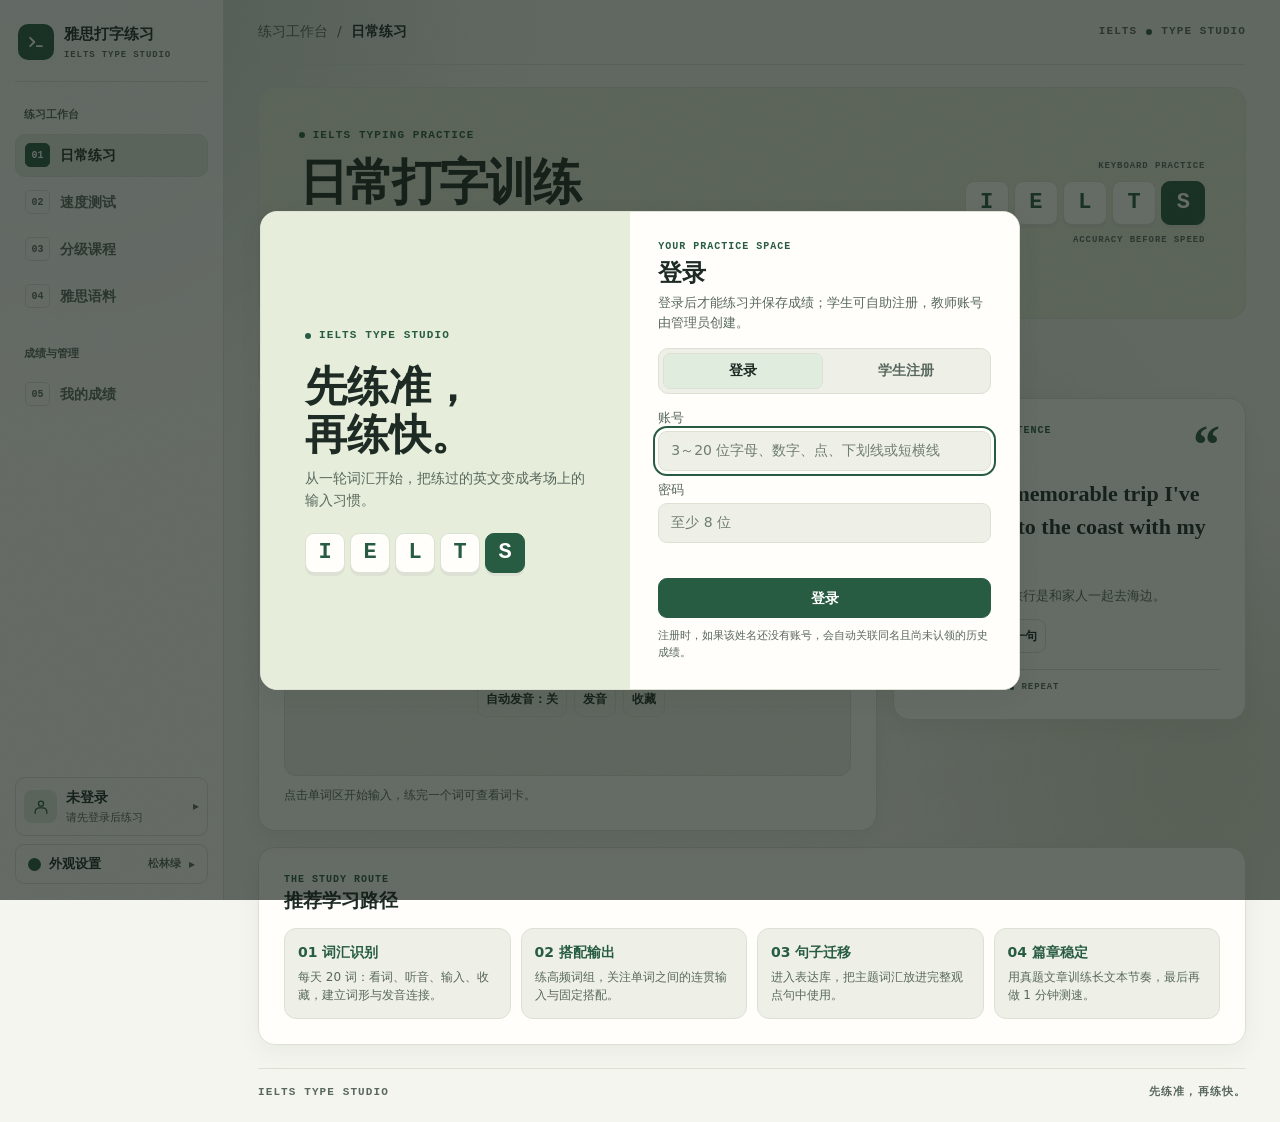
==== commit 4da901fb: "release: 动态背景+高级感视效上线（2026-11-25 17:55 CST） - 环境极光背景：三光斑 color-mix 跟主题色，full 漂移/lite 静态/off 隐藏 - 细噪点" ====
--- a/server-source/index.server.html
+++ b/server-source/index.server.html
@@ -34,6 +34,10 @@
     else if(h<240){g=x;b=c;} else if(h<300){r=x;b=c;} else {r=c;b=x;}
     function to(v){ var n=Math.round((v+m)*255).toString(16); return n.length<2?'0'+n:n; }
     return '#'+to(r)+to(g)+to(b);
+  }
+  /* 无 color-mix 支持的老浏览器兜底：主题色带透明度的 rgba 串 */
+  function hexToRgba(hex,a){
+    return 'rgba('+parseInt(hex.slice(1,3),16)+','+parseInt(hex.slice(3,5),16)+','+parseInt(hex.slice(5,7),16)+','+a+')';
   }
   function lum(hex){
     function ch(v){ v/=255; return v<=0.03928? v/12.92 : Math.pow((v+0.055)/1.055,2.4); }
@@ -58,6 +62,8 @@
       v['--on-primary']=hslToHex(h,35,12);
       v['--primary-soft']=hslToHex(h,clamp(s*0.5,16,40),20);
       v['--accent']=hslToHex(ah,clamp(s,35,60),72);
+      v['--primary-glow']=hexToRgba(v['--primary'],0.16);
+      v['--primary-edge']=hexToRgba(v['--primary'],0.38);
     }else{
       var sat=clamp(s,30,70), l=clamp(c[2],22,38), p=hslToHex(h,sat,l);
       while(ratio(p,'#ffffff')<4.5 && l>12){ l-=2; p=hslToHex(h,sat,l); }
@@ -66,10 +72,12 @@
       v['--primary-soft']=hslToHex(h,clamp(s*0.55,18,50),90);
       v['--hero']=hslToHex(h,clamp(s*0.5,18,46),92);
       v['--accent']=hslToHex(ah,clamp(s,35,65),34);
+      v['--primary-glow']=hexToRgba(p,0.14);
+      v['--primary-edge']=hexToRgba(p,0.38);
     }
     return v;
   }
-  var KEYS=['--primary','--on-primary','--primary-soft','--hero','--accent'];
+  var KEYS=['--primary','--on-primary','--primary-soft','--hero','--accent','--primary-glow','--primary-edge'];
   var DARK_KEYS=['--bg','--surface','--card','--border','--text','--muted','--shadow'];
   window.StudioAccent={
     defaultHex:'#285c42',
@@ -114,8 +122,8 @@
 </script>
 <style id="studioStyles">
 /* Type Studio: colors, shell, study components, responsive layouts. */
-:root{color-scheme:light;--bg:#f4f5ef;--card:#fffefa;--surface:#eef0e7;--border:#dce1d4;--text:#1d2b24;--muted:#59685e;--primary:#285c42;--primary-soft:#e0ecde;--on-primary:#fff;--accent:#5c7028;--ok:#2d6949;--ok-soft:#e0eee1;--err:#9a3d38;--err-soft:#f7e5e0;--hero:#e6edda;--shadow:0 7px 24px #263a2210;--radius:17px;--mono:ui-monospace,SFMono-Regular,Consolas,monospace;--sans:Inter,system-ui,"Microsoft YaHei","PingFang SC",sans-serif;--rail-width:224px;--key-pinky:#f8e5e5;--key-ring:#faebd9;--key-middle:#f6efcb;--key-index:#dce9d9;--key-right:#e0eafa;--key-violet:#ebe4f6}
-:root[data-theme="dark"]{color-scheme:dark;--bg:#0b0e0c;--card:#151b17;--surface:#101411;--border:#2c352e;--text:#ecf0ed;--muted:#a4aba6;--primary:#bede9a;--primary-soft:#2a3c2c;--on-primary:#182517;--accent:#d5e294;--ok:#a7d8aa;--ok-soft:#273c30;--err:#ffaaa0;--err-soft:#492b26;--hero:#1b231d;--shadow:0 10px 30px #00000066;--key-pinky:#432e33;--key-ring:#453b2c;--key-middle:#41402a;--key-index:#2d4436;--key-right:#2d3e53;--key-violet:#39334f}
+:root{color-scheme:light;--bg:#f4f5ef;--card:#fffefa;--surface:#eef0e7;--border:#dce1d4;--text:#1d2b24;--muted:#59685e;--primary:#285c42;--primary-soft:#e0ecde;--on-primary:#fff;--accent:#5c7028;--ok:#2d6949;--ok-soft:#e0eee1;--err:#9a3d38;--err-soft:#f7e5e0;--hero:#e6edda;--primary-glow:#285c4224;--primary-edge:#285c4261;--shadow:0 7px 24px #263a2210;--radius:17px;--mono:ui-monospace,SFMono-Regular,Consolas,monospace;--sans:Inter,system-ui,"Microsoft YaHei","PingFang SC",sans-serif;--rail-width:224px;--key-pinky:#f8e5e5;--key-ring:#faebd9;--key-middle:#f6efcb;--key-index:#dce9d9;--key-right:#e0eafa;--key-violet:#ebe4f6}
+:root[data-theme="dark"]{color-scheme:dark;--bg:#0b0e0c;--card:#151b17;--surface:#101411;--border:#2c352e;--text:#ecf0ed;--muted:#a4aba6;--primary:#bede9a;--primary-soft:#2a3c2c;--on-primary:#182517;--accent:#d5e294;--ok:#a7d8aa;--ok-soft:#273c30;--err:#ffaaa0;--err-soft:#492b26;--hero:#1b231d;--primary-glow:#bede9a29;--primary-edge:#bede9a61;--shadow:0 10px 30px #00000066;--key-pinky:#432e33;--key-ring:#453b2c;--key-middle:#41402a;--key-index:#2d4436;--key-right:#2d3e53;--key-violet:#39334f}
 *,*::before,*::after{box-sizing:border-box}
 html{background:var(--bg);scroll-padding-top:76px}
 body{margin:0;color:var(--text);background:var(--bg);font:14px/1.55 var(--sans);min-height:100vh}
@@ -128,7 +136,7 @@
 .btn{display:inline-flex;align-items:center;justify-content:center;gap:6px;font-weight:650;line-height:1.3;background:var(--primary);color:var(--on-primary);border-color:var(--primary)}
 .btn.ghost{background:transparent;color:var(--text);border-color:var(--border)}.btn.warn{background:var(--err-soft);color:var(--err);border-color:transparent}.btn:hover:not(:disabled){filter:brightness(1.08)}.btn.ghost:hover:not(:disabled){background:var(--primary-soft);border-color:var(--primary)}
 label{font-size:13px;color:var(--muted)}input::placeholder{color:var(--muted);opacity:.85}
-.sidebar{position:fixed;inset:0 auto 0 0;width:var(--rail-width);z-index:40;display:flex;flex-direction:column;gap:24px;background:var(--card);border-right:1px solid var(--border);padding:23px 15px 16px;overflow:auto}
+.sidebar{position:fixed;inset:0 auto 0 0;width:var(--rail-width);z-index:40;display:flex;flex-direction:column;gap:24px;background:color-mix(in srgb,var(--card) 86%,transparent);backdrop-filter:blur(14px);-webkit-backdrop-filter:blur(14px);border-right:1px solid var(--border);padding:23px 15px 16px;overflow:auto}
 .brand{display:flex;align-items:center;gap:10px;padding:0 3px 19px;border-bottom:1px solid var(--border)}.brand b{display:block;font-size:15px}.brand div span,.studio-edition,.studio-footer,.art-tag,.art-caption,.overline,.panel-kicker,.quote-footer{font:600 11px/1.4 var(--mono);letter-spacing:.1em}.brand div span{display:block;margin-top:3px;color:var(--muted);font-size:9px}
 .brand-mark{width:36px;height:36px;display:grid;place-items:center;flex:none;background:var(--primary);color:var(--on-primary);border-radius:10px}.brand-mark svg,.user-icon svg{width:20px;height:20px}
 .sidebar nav{display:grid;gap:4px}.nav-caption{padding:0 9px 7px;color:var(--muted);font-size:11px;font-weight:650}.nav-spaced{margin-top:23px}
@@ -140,6 +148,26 @@
 #appearanceModal{position:fixed;inset:0;z-index:105;display:flex;overflow:auto;padding:14px;background:#101913a3}.appearance-panel{margin:auto;width:min(100%,400px);min-width:0;background:var(--card);border:1px solid var(--border);border-radius:var(--radius);box-shadow:var(--shadow);padding:20px;animation:appear .18s ease both}.appearance-head{display:flex;justify-content:space-between;align-items:center;gap:10px;margin-bottom:4px}.appearance-head h2{margin:0;font-size:19px}.appearance-close{min-height:32px;padding:5px 11px;font-size:12px}.appearance-section{margin-top:15px;padding-top:13px;border-top:1px solid var(--border)}.appearance-label{display:flex;justify-content:space-between;align-items:baseline;gap:8px;font-size:13px;font-weight:650;margin-bottom:10px}#accentName{font-size:12px;font-weight:650;color:var(--primary)}.mode-switch{display:grid;grid-template-columns:1fr 1fr;gap:4px;border:1px solid var(--border);border-radius:10px;background:var(--surface);padding:4px}.mode-switch button{min-height:36px;border:1px solid transparent;border-radius:7px;background:none;color:var(--muted);font-weight:650}.mode-switch button:hover{color:var(--text)}.mode-switch button[aria-pressed="true"]{background:var(--primary-soft);color:var(--text);border-color:var(--border)}
 .motion-switch{display:grid;grid-template-columns:repeat(3,minmax(0,1fr));gap:4px;border:1px solid var(--border);border-radius:10px;background:var(--surface);padding:4px}.motion-switch button{min-height:36px;border:1px solid transparent;border-radius:7px;background:none;color:var(--muted);font-weight:650}.motion-switch button:hover{color:var(--text)}.motion-switch button[aria-pressed="true"]{background:var(--primary-soft);color:var(--text);border-color:var(--border)}.motion-note{font-size:11px;color:var(--muted);margin-top:7px}
 .motion-fx{position:fixed;inset:0;width:100%;height:100%;pointer-events:none;z-index:130}
+/* 高级感视效：环境流光背景 / 细噪点 / 卡片悬停辉光 / 标题渐变流光（仅 full，off 全静） */
+.ambient-bg{position:fixed;inset:0;z-index:0;pointer-events:none;overflow:hidden}.ambient-bg i{position:absolute;border-radius:50%;filter:blur(70px);background:radial-gradient(circle at 35% 35%,color-mix(in srgb,var(--primary) 26%,transparent),transparent 68%)}.ambient-bg i:nth-child(1){width:54vmax;height:54vmax;top:-20vmax;left:-14vmax}.ambient-bg i:nth-child(2){width:46vmax;height:46vmax;bottom:-18vmax;right:-12vmax;background:radial-gradient(circle at 60% 40%,color-mix(in srgb,var(--accent) 20%,transparent),transparent 68%)}.ambient-bg i:nth-child(3){width:34vmax;height:34vmax;top:32%;left:56%;background:radial-gradient(circle at 50% 50%,color-mix(in srgb,var(--ok) 14%,transparent),transparent 70%)}
+html[data-motion="full"] .ambient-bg i{animation:ambA 34s ease-in-out infinite alternate}
+html[data-motion="full"] .ambient-bg i:nth-child(2){animation:ambB 41s ease-in-out infinite alternate}
+html[data-motion="full"] .ambient-bg i:nth-child(3){animation:ambC 47s ease-in-out infinite alternate}
+@keyframes ambA{from{transform:translate3d(0,0,0) scale(1)}to{transform:translate3d(9vmax,6vmax,0) scale(1.14)}}
+@keyframes ambB{from{transform:translate3d(0,0,0) scale(1.08)}to{transform:translate3d(-8vmax,-5vmax,0) scale(.94)}}
+@keyframes ambC{from{transform:translate3d(0,0,0) scale(.92)}to{transform:translate3d(-6vmax,7vmax,0) scale(1.1)}}
+html[data-motion="lite"] .ambient-bg i{animation:none}
+html[data-motion="off"] .ambient-bg{display:none}
+.grain{position:fixed;inset:0;z-index:90;pointer-events:none;opacity:.05;background-image:url("data:image/svg+xml,%3Csvg xmlns='http://www.w3.org/2000/svg' width='180' height='180'%3E%3Cfilter id='n'%3E%3CfeTurbulence type='fractalNoise' baseFrequency='0.85' numOctaves='2' stitchTiles='stitch'/%3E%3CfeColorMatrix type='saturate' values='0'/%3E%3C/filter%3E%3Crect width='100%25' height='100%25' filter='url(%23n)'/%3E%3C/svg%3E")}
+:root[data-theme="dark"] .grain{opacity:.07}
+html[data-motion="off"] .grain{display:none}
+html[data-motion="full"] .card,html[data-motion="full"] .path-step,html[data-motion="full"] .lvl-btn,html[data-motion="full"] .passage-item{transition:transform .18s ease,box-shadow .18s ease,border-color .18s ease}
+html[data-motion="full"] .card:hover{border-color:var(--primary-edge);box-shadow:0 12px 32px var(--primary-glow)}
+html[data-motion="full"] .path-step:hover,html[data-motion="full"] .lvl-btn:hover,html[data-motion="full"] .passage-item:hover{transform:translateY(-2px);box-shadow:0 10px 26px var(--primary-glow)}
+html[data-motion="full"] .page-heading h1{background:linear-gradient(100deg,var(--text) 30%,color-mix(in srgb,var(--primary) 72%,var(--text)) 50%,var(--text) 70%);background-size:220% 100%;-webkit-background-clip:text;background-clip:text;color:transparent;animation:h1sheen 8s ease-in-out infinite}
+@keyframes h1sheen{0%,100%{background-position:0% 0}50%{background-position:100% 0}}
+@media(max-width:650px){.ambient-bg i{filter:blur(46px)}.ambient-bg i:nth-child(3){display:none}.grain{opacity:.04}}
+@supports not (color:color-mix(in srgb,red 50%,blue)){.ambient-bg{display:none}.sidebar{background:var(--card);backdrop-filter:none;-webkit-backdrop-filter:none}}
 .record-badge{display:inline-flex;align-items:center;gap:6px;margin:0 0 10px;padding:5px 14px;border-radius:20px;background:linear-gradient(120deg,#f5d67b,#e0a33e);color:#4a3208;font-weight:750;font-size:13px;animation:badgeIn .55s cubic-bezier(.2,1.4,.4,1) both}
 @keyframes badgeIn{0%{opacity:0;transform:scale(.4) rotate(-8deg)}60%{opacity:1;transform:scale(1.12) rotate(2deg)}100%{opacity:1;transform:scale(1) rotate(0)}}
 /* 练习手感：字符落定弹跳 / 错误抖动 / 光标呼吸 / 按键下沉（full+lite 保留） */
@@ -191,7 +219,7 @@
 #accountModal{position:fixed;inset:0;z-index:105;display:flex;overflow:auto;padding:14px;background:#101913a3}.account-panel{width:min(100%,440px)}.account-panel .appearance-section{margin-top:12px;padding-top:11px}.account-info{display:flex;gap:11px;align-items:center;padding:9px;border:1px solid var(--border);border-radius:12px;background:var(--surface)}.account-info .user-icon{width:38px;height:38px;border-radius:10px}.account-info-body{min-width:0;flex:1}.account-info-body b{display:block;font-size:15px;overflow:hidden;text-overflow:ellipsis;white-space:nowrap}.account-info-body span{display:block;font-size:12px;color:var(--muted);overflow:hidden;text-overflow:ellipsis;white-space:nowrap}.account-meta{display:grid;gap:4px;margin-top:8px}.account-meta div{display:flex;justify-content:space-between;align-items:baseline;gap:10px;font-size:12px}.account-meta dt{color:var(--muted)}.account-meta dd{margin:0;font-weight:650;font-variant-numeric:tabular-nums;overflow-wrap:anywhere;text-align:right}.account-form{display:grid;gap:6px}.account-form label{font-size:12px}.account-form input{width:100%;min-width:0}.account-form .btn{justify-self:start;min-height:36px;font-size:13px;padding:6px 14px}.account-msg{min-height:15px;font-size:12px;margin:0}.account-msg.err{color:var(--err)}.account-msg.ok{color:var(--ok)}.account-note{font-size:11px;color:var(--muted);margin-top:3px}
 @media(max-width:650px){#appearanceModal,#accountModal{padding:0;align-items:flex-end}.appearance-panel,.account-panel{width:100%;margin:0;border-radius:18px 18px 0 0;border-left:0;border-right:0;border-bottom:0;padding:18px 16px calc(18px + env(safe-area-inset-bottom));animation:drawerUp .22s ease both}}
 @keyframes drawerUp{from{transform:translateY(28px);opacity:.5}to{transform:none;opacity:1}}
-.main{margin-left:var(--rail-width);min-width:0}.wrap{width:min(100%,1310px);margin:auto;padding:0 34px 22px}.studio-header{min-height:65px;display:flex;align-items:center;justify-content:space-between;gap:12px;border-bottom:1px solid var(--border);margin-bottom:22px}.studio-trail,.studio-edition{display:flex;align-items:center;gap:9px;white-space:nowrap}.trail-root,.trail-divider,.studio-edition{color:var(--muted)}#studioSection{font-weight:700}.studio-edition i,.overline i,.panel-chip i{display:inline-block;width:6px;height:6px;border-radius:50%;background:var(--primary);flex:none}.menu-button{display:none}.studio-footer{padding:16px 0 0;margin-top:23px;border-top:1px solid var(--border);display:flex;justify-content:space-between;gap:12px;color:var(--muted)}
+.main{margin-left:var(--rail-width);min-width:0;position:relative;z-index:1}.wrap{width:min(100%,1310px);margin:auto;padding:0 34px 22px}.studio-header{min-height:65px;display:flex;align-items:center;justify-content:space-between;gap:12px;border-bottom:1px solid var(--border);margin-bottom:22px}.studio-trail,.studio-edition{display:flex;align-items:center;gap:9px;white-space:nowrap}.trail-root,.trail-divider,.studio-edition{color:var(--muted)}#studioSection{font-weight:700}.studio-edition i,.overline i,.panel-chip i{display:inline-block;width:6px;height:6px;border-radius:50%;background:var(--primary);flex:none}.menu-button{display:none}.studio-footer{padding:16px 0 0;margin-top:23px;border-top:1px solid var(--border);display:flex;justify-content:space-between;gap:12px;color:var(--muted)}
 .studio-hero,.page-heading{border:1px solid var(--border);border-radius:var(--radius);background:var(--hero);padding:clamp(20px,3.1vw,40px);margin-bottom:19px;min-width:0}.studio-hero{display:grid;grid-template-columns:minmax(0,1fr) auto;align-items:center;gap:18px}.overline{color:var(--primary);display:flex;align-items:center;gap:8px;margin-bottom:10px}.hero-copy h1,.page-heading h1{font-size:clamp(28px,4.1vw,49px);font-weight:800;letter-spacing:-.045em}.hero-copy h1 span{display:block;font-size:clamp(15px,2vw,23px);letter-spacing:-.025em;margin-top:7px;color:var(--primary)}.hero-copy p,.page-heading p{margin-top:9px;max-width:58ch}.hero-art{text-align:right;min-width:0}.art-tag,.art-caption{display:block;color:var(--muted);font-size:9px}.art-caption{margin-top:9px}.key-art{display:flex;gap:5px;margin:8px 0 0;justify-content:flex-end}.key-art b{display:grid;place-items:center;width:clamp(30px,3.45vw,47px);aspect-ratio:1;border-radius:9px;background:var(--card);color:var(--primary);border:1px solid var(--border);box-shadow:0 3px 0 var(--border);font:750 clamp(15px,2vw,22px) var(--mono)}.key-art b:last-child{color:var(--on-primary);background:var(--primary);border-color:var(--primary)}
 .card{min-width:0;background:var(--card);border:1px solid var(--border);border-radius:var(--radius);padding:clamp(16px,2vw,25px);margin-bottom:16px;box-shadow:var(--shadow)}.panel-header{display:flex;justify-content:space-between;align-items:start;gap:12px;margin-bottom:16px}.panel-header h2{margin:2px 0 0}.panel-kicker{color:var(--primary);font-size:10px}.panel-chip{display:inline-flex;align-items:center;gap:6px;white-space:nowrap;background:var(--primary-soft);border-radius:20px;color:var(--text);padding:5px 9px;font-size:11px;font-weight:650}
 .daily-tabs,.auth-tabs{display:inline-flex;align-items:center;gap:4px;border:1px solid var(--border);border-radius:10px;background:var(--surface);padding:4px;margin-bottom:14px}.daily-tabs button,.auth-tabs button,.library-filter{border:1px solid transparent;border-radius:7px;min-height:36px;padding:6px 14px;color:var(--muted);background:none;font-weight:650}.daily-tabs button.active,.auth-tabs button.active,.library-filter.active{background:var(--primary-soft);color:var(--text);border-color:var(--border)}
@@ -218,6 +246,8 @@
 </head>
 <body>
 <a class="skip-link" href="#appMain">跳到主内容</a>
+<div class="ambient-bg" aria-hidden="true"><i></i><i></i><i></i></div>
+<div class="grain" aria-hidden="true"></div>
 <aside class="sidebar" id="sidebar" aria-label="工作台侧栏">
   <div class="brand">
     <span class="brand-mark" aria-hidden="true"><svg viewBox="0 0 24 24" fill="none"><path d="m5 7 5 5-5 5m8 0h6" stroke="currentColor" stroke-width="2.2" stroke-linecap="round" stroke-linejoin="round"/></svg></span>
@@ -2842,6 +2872,12 @@
     if(b) b.setAttribute('aria-pressed', mode === m ? 'true' : 'false');
   });
 }
+/* 环境背景随标签页可见性暂停，避免后台空转耗电 */
+document.addEventListener('visibilitychange', ()=>{
+  const ab = document.querySelector('.ambient-bg');
+  if(ab) ab.style.animationPlayState = document.hidden ? 'paused' : '';
+  if(ab) ab.querySelectorAll('i').forEach(el=>{ el.style.animationPlayState = document.hidden ? 'paused' : ''; });
+});
 let themeXfadeTimer = null;
 function themeCrossfade(){
   if(!window.StudioMotion || StudioMotion.get() !== 'full') return;
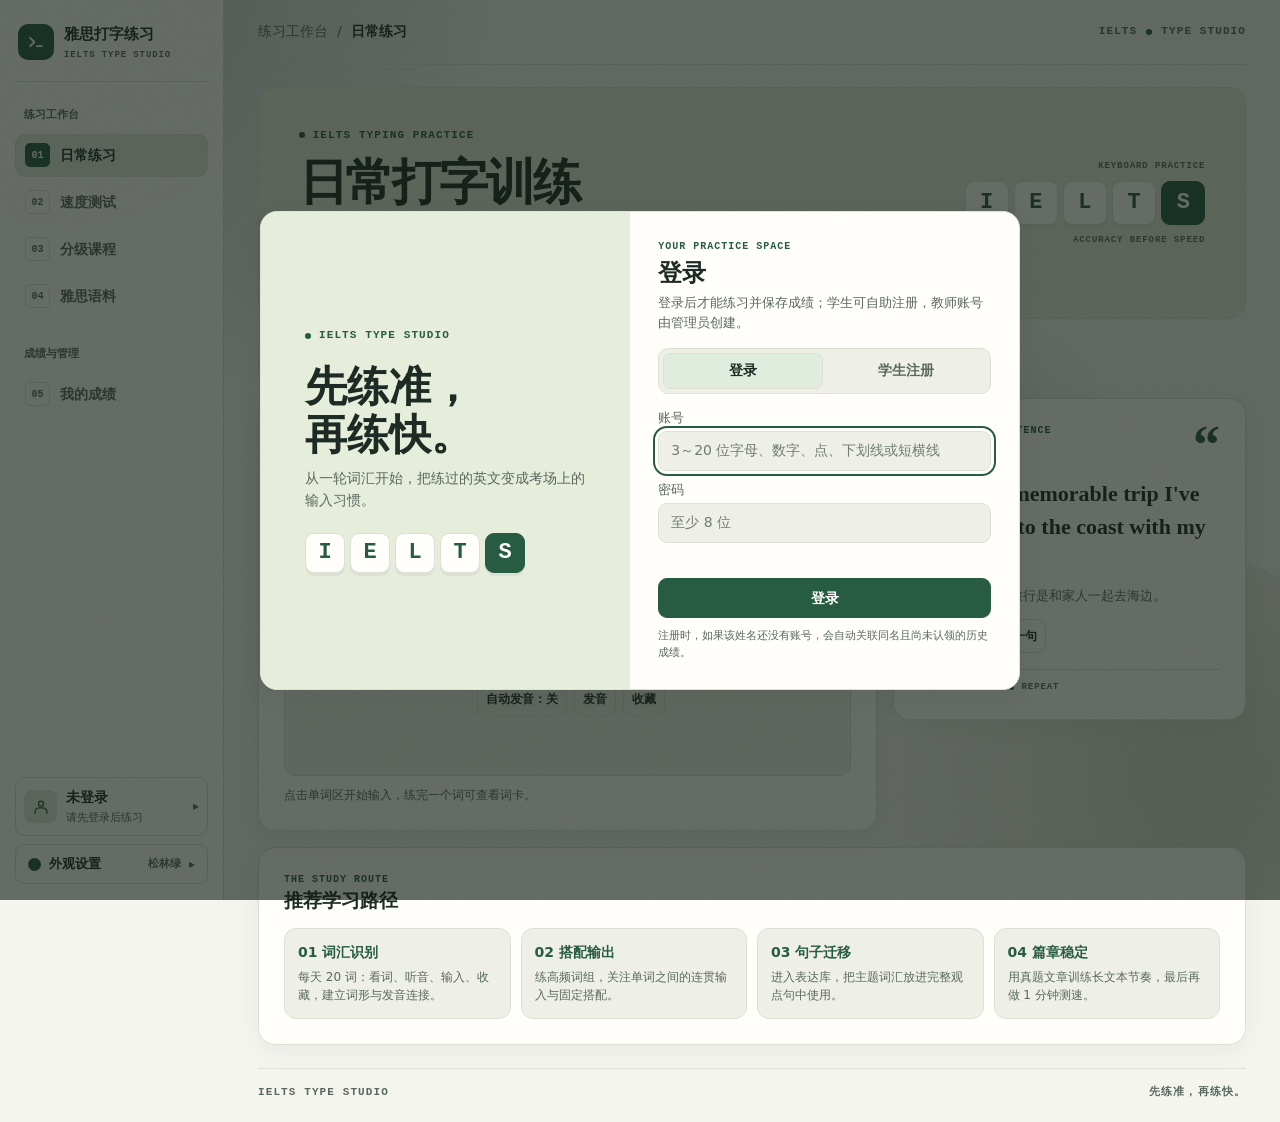
==== commit 5458778c: "perf: 修复视效层导致的整站卡顿（2026-11-25 18:32 CST 上线） 根因（逐层禁用探针量化）：光斑 blur(70px) 滤镜 + scale 动画每帧重栅格化， 整站 18.7f" ====
--- a/server-source/index.server.html
+++ b/server-source/index.server.html
@@ -136,7 +136,7 @@
 .btn{display:inline-flex;align-items:center;justify-content:center;gap:6px;font-weight:650;line-height:1.3;background:var(--primary);color:var(--on-primary);border-color:var(--primary)}
 .btn.ghost{background:transparent;color:var(--text);border-color:var(--border)}.btn.warn{background:var(--err-soft);color:var(--err);border-color:transparent}.btn:hover:not(:disabled){filter:brightness(1.08)}.btn.ghost:hover:not(:disabled){background:var(--primary-soft);border-color:var(--primary)}
 label{font-size:13px;color:var(--muted)}input::placeholder{color:var(--muted);opacity:.85}
-.sidebar{position:fixed;inset:0 auto 0 0;width:var(--rail-width);z-index:40;display:flex;flex-direction:column;gap:24px;background:color-mix(in srgb,var(--card) 86%,transparent);backdrop-filter:blur(14px);-webkit-backdrop-filter:blur(14px);border-right:1px solid var(--border);padding:23px 15px 16px;overflow:auto}
+.sidebar{position:fixed;inset:0 auto 0 0;width:var(--rail-width);z-index:40;display:flex;flex-direction:column;gap:24px;background:color-mix(in srgb,var(--card) 97%,transparent);border-right:1px solid var(--border);padding:23px 15px 16px;overflow:auto}
 .brand{display:flex;align-items:center;gap:10px;padding:0 3px 19px;border-bottom:1px solid var(--border)}.brand b{display:block;font-size:15px}.brand div span,.studio-edition,.studio-footer,.art-tag,.art-caption,.overline,.panel-kicker,.quote-footer{font:600 11px/1.4 var(--mono);letter-spacing:.1em}.brand div span{display:block;margin-top:3px;color:var(--muted);font-size:9px}
 .brand-mark{width:36px;height:36px;display:grid;place-items:center;flex:none;background:var(--primary);color:var(--on-primary);border-radius:10px}.brand-mark svg,.user-icon svg{width:20px;height:20px}
 .sidebar nav{display:grid;gap:4px}.nav-caption{padding:0 9px 7px;color:var(--muted);font-size:11px;font-weight:650}.nav-spaced{margin-top:23px}
@@ -149,13 +149,13 @@
 .motion-switch{display:grid;grid-template-columns:repeat(3,minmax(0,1fr));gap:4px;border:1px solid var(--border);border-radius:10px;background:var(--surface);padding:4px}.motion-switch button{min-height:36px;border:1px solid transparent;border-radius:7px;background:none;color:var(--muted);font-weight:650}.motion-switch button:hover{color:var(--text)}.motion-switch button[aria-pressed="true"]{background:var(--primary-soft);color:var(--text);border-color:var(--border)}.motion-note{font-size:11px;color:var(--muted);margin-top:7px}
 .motion-fx{position:fixed;inset:0;width:100%;height:100%;pointer-events:none;z-index:130}
 /* 高级感视效：环境流光背景 / 细噪点 / 卡片悬停辉光 / 标题渐变流光（仅 full，off 全静） */
-.ambient-bg{position:fixed;inset:0;z-index:0;pointer-events:none;overflow:hidden}.ambient-bg i{position:absolute;border-radius:50%;filter:blur(70px);background:radial-gradient(circle at 35% 35%,color-mix(in srgb,var(--primary) 26%,transparent),transparent 68%)}.ambient-bg i:nth-child(1){width:54vmax;height:54vmax;top:-20vmax;left:-14vmax}.ambient-bg i:nth-child(2){width:46vmax;height:46vmax;bottom:-18vmax;right:-12vmax;background:radial-gradient(circle at 60% 40%,color-mix(in srgb,var(--accent) 20%,transparent),transparent 68%)}.ambient-bg i:nth-child(3){width:34vmax;height:34vmax;top:32%;left:56%;background:radial-gradient(circle at 50% 50%,color-mix(in srgb,var(--ok) 14%,transparent),transparent 70%)}
+.ambient-bg{position:fixed;inset:0;z-index:0;pointer-events:none;overflow:hidden}.ambient-bg i{position:absolute;border-radius:50%;will-change:transform;background:radial-gradient(circle at 35% 35%,color-mix(in srgb,var(--primary) 26%,transparent),transparent 68%)}.ambient-bg i:nth-child(1){width:54vmax;height:54vmax;top:-20vmax;left:-14vmax}.ambient-bg i:nth-child(2){width:46vmax;height:46vmax;bottom:-18vmax;right:-12vmax;background:radial-gradient(circle at 60% 40%,color-mix(in srgb,var(--accent) 20%,transparent),transparent 68%)}.ambient-bg i:nth-child(3){width:34vmax;height:34vmax;top:32%;left:56%;background:radial-gradient(circle at 50% 50%,color-mix(in srgb,var(--ok) 14%,transparent),transparent 70%)}
 html[data-motion="full"] .ambient-bg i{animation:ambA 34s ease-in-out infinite alternate}
 html[data-motion="full"] .ambient-bg i:nth-child(2){animation:ambB 41s ease-in-out infinite alternate}
 html[data-motion="full"] .ambient-bg i:nth-child(3){animation:ambC 47s ease-in-out infinite alternate}
-@keyframes ambA{from{transform:translate3d(0,0,0) scale(1)}to{transform:translate3d(9vmax,6vmax,0) scale(1.14)}}
-@keyframes ambB{from{transform:translate3d(0,0,0) scale(1.08)}to{transform:translate3d(-8vmax,-5vmax,0) scale(.94)}}
-@keyframes ambC{from{transform:translate3d(0,0,0) scale(.92)}to{transform:translate3d(-6vmax,7vmax,0) scale(1.1)}}
+@keyframes ambA{from{transform:translate3d(0,0,0)}to{transform:translate3d(9vmax,6vmax,0)}}
+@keyframes ambB{from{transform:translate3d(0,0,0)}to{transform:translate3d(-8vmax,-5vmax,0)}}
+@keyframes ambC{from{transform:translate3d(0,0,0)}to{transform:translate3d(-6vmax,7vmax,0)}}
 html[data-motion="lite"] .ambient-bg i{animation:none}
 html[data-motion="off"] .ambient-bg{display:none}
 .grain{position:fixed;inset:0;z-index:90;pointer-events:none;opacity:.05;background-image:url("data:image/svg+xml,%3Csvg xmlns='http://www.w3.org/2000/svg' width='180' height='180'%3E%3Cfilter id='n'%3E%3CfeTurbulence type='fractalNoise' baseFrequency='0.85' numOctaves='2' stitchTiles='stitch'/%3E%3CfeColorMatrix type='saturate' values='0'/%3E%3C/filter%3E%3Crect width='100%25' height='100%25' filter='url(%23n)'/%3E%3C/svg%3E")}
@@ -164,10 +164,10 @@
 html[data-motion="full"] .card,html[data-motion="full"] .path-step,html[data-motion="full"] .lvl-btn,html[data-motion="full"] .passage-item{transition:transform .18s ease,box-shadow .18s ease,border-color .18s ease}
 html[data-motion="full"] .card:hover{border-color:var(--primary-edge);box-shadow:0 12px 32px var(--primary-glow)}
 html[data-motion="full"] .path-step:hover,html[data-motion="full"] .lvl-btn:hover,html[data-motion="full"] .passage-item:hover{transform:translateY(-2px);box-shadow:0 10px 26px var(--primary-glow)}
-html[data-motion="full"] .page-heading h1{background:linear-gradient(100deg,var(--text) 30%,color-mix(in srgb,var(--primary) 72%,var(--text)) 50%,var(--text) 70%);background-size:220% 100%;-webkit-background-clip:text;background-clip:text;color:transparent;animation:h1sheen 8s ease-in-out infinite}
+html[data-motion="full"] .page-heading h1{background:linear-gradient(100deg,var(--text) 30%,color-mix(in srgb,var(--primary) 72%,var(--text)) 50%,var(--text) 70%);background-size:220% 100%;-webkit-background-clip:text;background-clip:text;color:transparent;animation:h1sheen 2.8s ease-in-out 1 both}
 @keyframes h1sheen{0%,100%{background-position:0% 0}50%{background-position:100% 0}}
-@media(max-width:650px){.ambient-bg i{filter:blur(46px)}.ambient-bg i:nth-child(3){display:none}.grain{opacity:.04}}
-@supports not (color:color-mix(in srgb,red 50%,blue)){.ambient-bg{display:none}.sidebar{background:var(--card);backdrop-filter:none;-webkit-backdrop-filter:none}}
+@media(max-width:650px){.ambient-bg i:nth-child(3){display:none}.grain{opacity:.04}}
+@supports not (color:color-mix(in srgb,red 50%,blue)){.ambient-bg{display:none}.sidebar{background:var(--card)}}
 .record-badge{display:inline-flex;align-items:center;gap:6px;margin:0 0 10px;padding:5px 14px;border-radius:20px;background:linear-gradient(120deg,#f5d67b,#e0a33e);color:#4a3208;font-weight:750;font-size:13px;animation:badgeIn .55s cubic-bezier(.2,1.4,.4,1) both}
 @keyframes badgeIn{0%{opacity:0;transform:scale(.4) rotate(-8deg)}60%{opacity:1;transform:scale(1.12) rotate(2deg)}100%{opacity:1;transform:scale(1) rotate(0)}}
 /* 练习手感：字符落定弹跳 / 错误抖动 / 光标呼吸 / 按键下沉（full+lite 保留） */
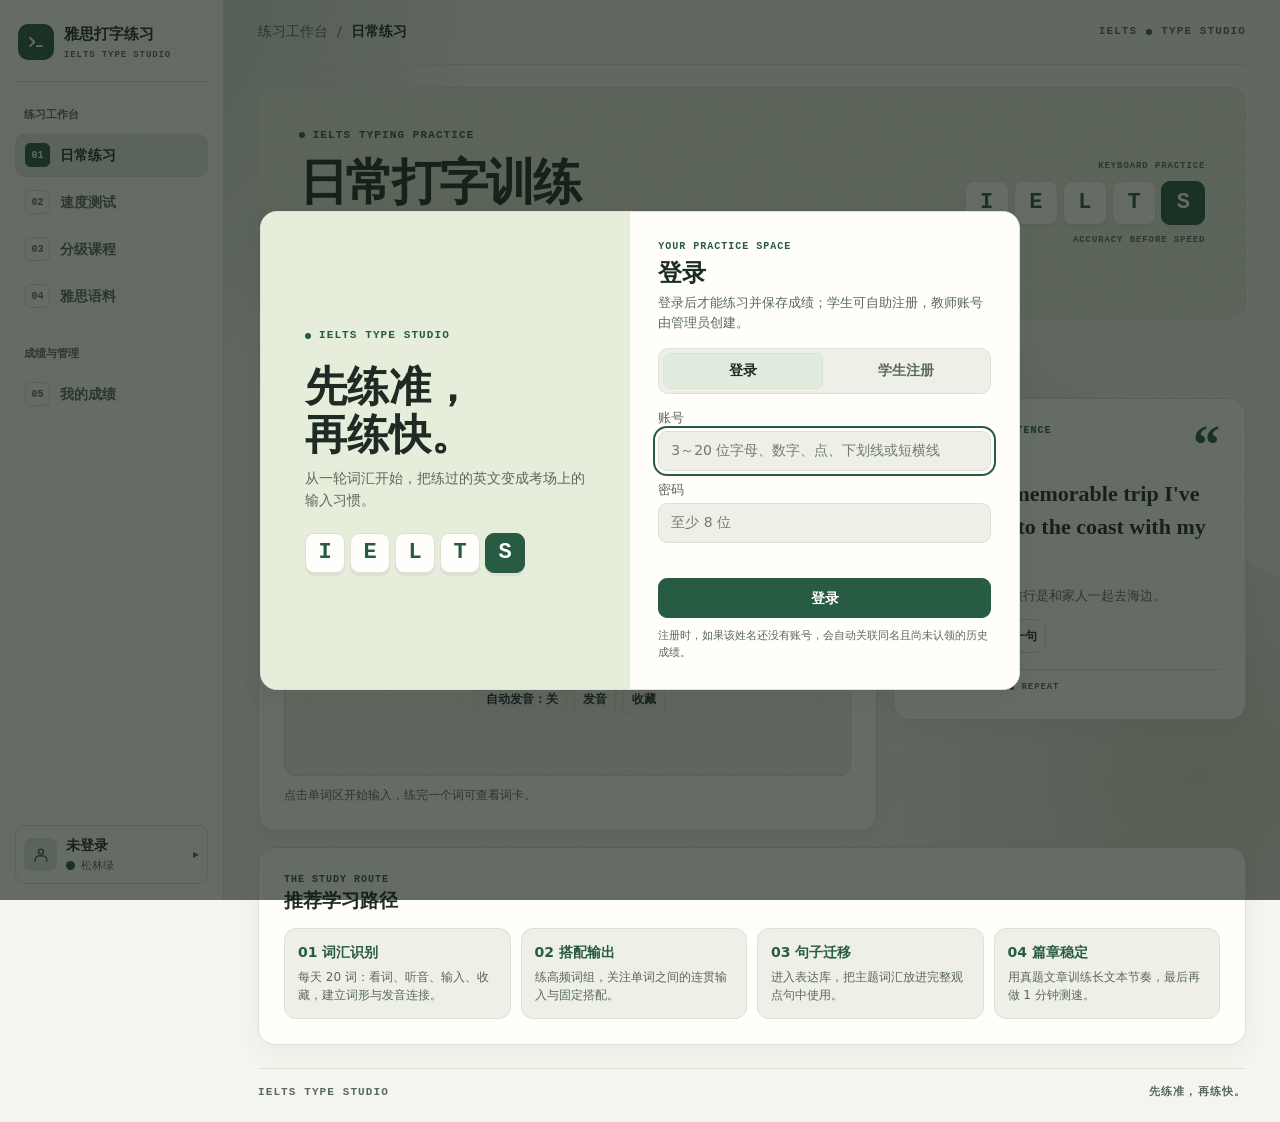
==== commit 3c1046e2: "feat: 专注过渡一镜到底 + 统一设置菜单（2026-11-25 23:02 CST 上线） 一镜到底（focusDolly 重做） - 推翻整卡 scale FLIP：外框 left/top/w" ====
--- a/server-source/index.server.html
+++ b/server-source/index.server.html
@@ -144,8 +144,9 @@
 .sidebar nav button::before{content:attr(data-index);display:grid;place-items:center;width:25px;height:24px;border:1px solid var(--border);border-radius:5px;font:650 10px var(--mono);color:var(--muted);flex:none}
 .sidebar nav button:hover,.sidebar nav button.active{background:var(--primary-soft);color:var(--text)}.sidebar nav button.active{border-color:var(--border)}.sidebar nav button.active::before{background:var(--primary);border-color:var(--primary);color:var(--on-primary)}
 .sidebar-foot{margin-top:auto;display:grid;gap:8px}.user-card{min-width:0;display:flex;gap:9px;align-items:center;padding:9px 8px;border:1px solid var(--border);border-radius:10px;width:100%;text-align:left;background:transparent;color:var(--text)}.user-card:hover{background:var(--primary-soft);border-color:var(--primary)}.user-icon{width:33px;height:33px;display:grid;place-items:center;border-radius:8px;background:var(--primary-soft);color:var(--primary);flex:none}.user-body{min-width:0;flex:1}.user-body b,.user-body span{display:block;overflow:hidden;text-overflow:ellipsis;white-space:nowrap}.user-body span{font-size:11px;color:var(--muted)}.user-caret{color:var(--muted);font-size:12px;flex:none;transition:transform .15s ease}.user-card:hover .user-caret{color:var(--primary);transform:translateX(2px)}.sidebar-foot .btn{width:100%;font-size:13px}.sidebar-backdrop{position:fixed;inset:0;z-index:35;background:#10191380;border:0;width:100%;height:100%}
-.accent-entry{display:flex;align-items:center;gap:8px;width:100%;min-height:40px;padding:8px 12px;border:1px solid var(--border);border-radius:9px;background:transparent;color:var(--text);font-weight:650;font-size:13px}.accent-entry:hover{background:var(--primary-soft);border-color:var(--primary)}.accent-entry-dot{width:13px;height:13px;border-radius:50%;background:var(--primary);flex:none}.accent-entry-name{margin-left:auto;max-width:96px;overflow:hidden;text-overflow:ellipsis;white-space:nowrap;color:var(--muted);font-size:11px;font-weight:600}.accent-entry-caret{color:var(--muted);font-size:12px}
-#appearanceModal{position:fixed;inset:0;z-index:105;display:flex;overflow:auto;padding:14px;background:#101913a3}.appearance-panel{margin:auto;width:min(100%,400px);min-width:0;background:var(--card);border:1px solid var(--border);border-radius:var(--radius);box-shadow:var(--shadow);padding:20px;animation:appear .18s ease both}.appearance-head{display:flex;justify-content:space-between;align-items:center;gap:10px;margin-bottom:4px}.appearance-head h2{margin:0;font-size:19px}.appearance-close{min-height:32px;padding:5px 11px;font-size:12px}.appearance-section{margin-top:15px;padding-top:13px;border-top:1px solid var(--border)}.appearance-label{display:flex;justify-content:space-between;align-items:baseline;gap:8px;font-size:13px;font-weight:650;margin-bottom:10px}#accentName{font-size:12px;font-weight:650;color:var(--primary)}.mode-switch{display:grid;grid-template-columns:1fr 1fr;gap:4px;border:1px solid var(--border);border-radius:10px;background:var(--surface);padding:4px}.mode-switch button{min-height:36px;border:1px solid transparent;border-radius:7px;background:none;color:var(--muted);font-weight:650}.mode-switch button:hover{color:var(--text)}.mode-switch button[aria-pressed="true"]{background:var(--primary-soft);color:var(--text);border-color:var(--border)}
+/* 主题色圆点：现用于统一设置入口的副标题，指示当前主题色 */
+.accent-entry-dot{width:13px;height:13px;border-radius:50%;background:var(--primary);flex:none}
+#settingsModal{position:fixed;inset:0;z-index:105;display:flex;overflow:auto;padding:14px;background:#101913a3}.appearance-panel{margin:auto;width:min(100%,400px);min-width:0;background:var(--card);border:1px solid var(--border);border-radius:var(--radius);box-shadow:var(--shadow);padding:20px;animation:appear .18s ease both}.appearance-head{display:flex;justify-content:space-between;align-items:center;gap:10px;margin-bottom:4px}.appearance-head h2{margin:0;font-size:19px}.appearance-close{min-height:32px;padding:5px 11px;font-size:12px}.appearance-section{margin-top:15px;padding-top:13px;border-top:1px solid var(--border)}.appearance-label{display:flex;justify-content:space-between;align-items:baseline;gap:8px;font-size:13px;font-weight:650;margin-bottom:10px}#accentName{font-size:12px;font-weight:650;color:var(--primary)}.mode-switch{display:grid;grid-template-columns:1fr 1fr;gap:4px;border:1px solid var(--border);border-radius:10px;background:var(--surface);padding:4px}.mode-switch button{min-height:36px;border:1px solid transparent;border-radius:7px;background:none;color:var(--muted);font-weight:650}.mode-switch button:hover{color:var(--text)}.mode-switch button[aria-pressed="true"]{background:var(--primary-soft);color:var(--text);border-color:var(--border)}
 .motion-switch{display:grid;grid-template-columns:repeat(3,minmax(0,1fr));gap:4px;border:1px solid var(--border);border-radius:10px;background:var(--surface);padding:4px}.motion-switch button{min-height:36px;border:1px solid transparent;border-radius:7px;background:none;color:var(--muted);font-weight:650}.motion-switch button:hover{color:var(--text)}.motion-switch button[aria-pressed="true"]{background:var(--primary-soft);color:var(--text);border-color:var(--border)}.motion-note{font-size:11px;color:var(--muted);margin-top:7px}
 .motion-fx{position:fixed;inset:0;width:100%;height:100%;pointer-events:none;z-index:130}
 /* 高级感视效：环境流光背景 / 细噪点 / 卡片悬停辉光 / 标题渐变流光（仅 full，off 全静） */
@@ -168,6 +169,82 @@
 @keyframes h1sheen{0%,100%{background-position:0% 0}50%{background-position:100% 0}}
 @media(max-width:650px){.ambient-bg i:nth-child(3){display:none}.grain{opacity:.04}}
 @supports not (color:color-mix(in srgb,red 50%,blue)){.ambient-bg{display:none}.sidebar{background:var(--card)}}
+/* ===== 批A：两段式专注 / 实时曲线 / 分享卡（动画只用 transform/opacity，无 blur 常驻） ===== */
+#liveCurveWrap{position:relative;height:64px;margin-top:14px;border:1px solid var(--border);border-radius:10px;background:var(--surface);overflow:hidden}
+#liveCurve{display:block;width:100%;height:100%}
+#liveCurveLabel{position:absolute;top:6px;left:10px;font-size:11px;color:var(--muted);pointer-events:none}
+#focusCapsule{display:none;position:fixed;top:14px;left:50%;transform:translateX(-50%);z-index:60;gap:18px;padding:8px 20px;border-radius:999px;border:1px solid var(--border);background:color-mix(in srgb,var(--card) 88%,transparent);box-shadow:var(--shadow);font-size:12px;color:var(--muted);white-space:nowrap}
+#focusCapsule b{color:var(--text);font-size:15px;margin-right:4px;font-variant-numeric:tabular-nums}
+#focusExit{display:none;position:fixed;top:14px;right:16px;z-index:60;min-height:34px;padding:6px 14px;font-size:12px;border-radius:999px;border:1px solid var(--border);background:color-mix(in srgb,var(--card) 88%,transparent);color:var(--muted);box-shadow:var(--shadow)}
+#focusExit:hover{color:var(--text);border-color:var(--primary-edge)}
+/* 半专注：收侧栏与页头，保留打字卡。
+   页头/侧栏一律用 opacity+visibility（不用 display:none）——镜头拉远时它们要能淡入回来 */
+html.focus-half .sidebar{transform:translateX(-103%);visibility:hidden}
+html.focus-half .main{margin-left:0}
+html.focus-half .page-heading,html.focus-half .studio-header{opacity:0;visibility:hidden;pointer-events:none}
+html.focus-half #keyboard{display:none}
+html.focus-half #liveStats{display:none}
+html.focus-half #focusCapsule{display:flex}
+html.focus-half #focusExit{display:block}
+/* 全屏专注（镜头终点）：打字卡铺满视口，只留文本+曲线+细进度条 */
+html.focus-full .sidebar{transform:translateX(-103%);visibility:hidden}
+html.focus-full .studio-header,html.focus-full .page-heading{opacity:0;visibility:hidden;pointer-events:none}
+html.focus-full .main{margin:0;padding:0}
+html.focus-full #typingSection{position:fixed;inset:0;z-index:55;margin:0;padding:0}
+html.focus-full #typingSection>.typing-card{position:absolute;inset:0;margin:0;border:none;border-radius:0;box-shadow:none;display:flex;flex-direction:column;padding:64px clamp(18px,6vw,90px) 26px;background:var(--bg)}
+html.focus-full .panel-kicker,html.focus-full .session-header,html.focus-full .material-title,html.focus-full .live-hint,html.focus-full #liveStats,html.focus-full #keyboard{display:none}
+html.focus-full #typeArea{flex:0 1 auto;min-height:0;max-height:calc(100vh - 220px);overflow:auto;margin:0}
+html.focus-full #liveCurveWrap{height:56px;margin-top:12px}
+html.focus-full #progressBar{margin-top:12px}
+html.focus-full #focusCapsule{display:flex}
+html.focus-full #focusExit{display:block}
+html.focus-full .ambient-bg i{opacity:.7}
+/* ===== 一镜到底（focusDolly）=====
+   0↔1↔2 全程由 JS 单一时钟驱动：卡片外框 left/top/width/height 连续插值（不做 scale，
+   文字永不畸变），辅助行同拍淡出并收拢高度，文本区 padding / 曲线高度同步插值，
+   于是每个字符的位置由布局自然连续移动——一个镜头推到底，没有第二次起跳。
+   页头、侧栏、光斑、键盘、胶囊全部挂在同一条时间线上。
+   飞行中（.focus-dolly）由 JS 逐帧写值，故关闭相关 CSS 过渡避免双重驱动。 */
+/* 合成层：外框逐帧改尺寸会让整卡（~500 字符 + 背景 + 阴影）重绘，实测 Paint 6.8ms/帧 → 掉帧。
+   把卡片与文本区各自提升为独立合成层（translateZ 提层，不改视觉），尺寸变化只走合成不重绘。
+   注意 will-change 只列 transform/opacity——left/top/width/height 不可合成，列上去反而强制重绘。 */
+#typingSection>.typing-card.focus-dolly{position:fixed;z-index:56;margin:0;display:flex;flex-direction:column;transform:translateZ(0);will-change:transform;backface-visibility:hidden}
+html.focus-dolly #typeArea{transform:translateZ(0);will-change:transform;backface-visibility:hidden}
+html.focus-dolly #liveCurveWrap,html.focus-dolly #progressBar{transform:translateZ(0)}
+html.focus-dolly #typingSection{position:fixed;inset:0;z-index:55;margin:0;padding:0;pointer-events:none}
+html.focus-dolly #typingSection>.typing-card{pointer-events:auto}
+html.focus-dolly .sidebar{transition:none}
+html.focus-dolly .main{transition:none}
+html.focus-dolly .page-heading,html.focus-dolly .studio-header{transition:none}
+html.focus-dolly .ambient-bg i{transition:none}
+html.focus-dolly #keyboard{transition:none}
+html.focus-dolly #focusCapsule,html.focus-dolly #focusExit{animation:none}
+/* 镜头外的其余内容整体淡出/淡入，避免卡片飞过时背后页面「跳」一下 */
+html.focus-dolly .studio-footer{opacity:0}
+/* 非飞行态的环境过渡（lite 档与 0→1 的兜底）；full 档飞行时由上面的 none 接管 */
+html[data-motion="full"] .sidebar{transition:transform .42s cubic-bezier(.33,.68,.24,1),visibility .42s}
+html[data-motion="full"] .main{transition:margin-left .42s cubic-bezier(.33,.68,.24,1)}
+html[data-motion="full"] .page-heading,html[data-motion="full"] .studio-header{transition:opacity .36s ease,visibility .36s}
+html[data-motion="full"] .ambient-bg i{transition:opacity .5s ease}
+html[data-motion="full"] #focusCapsule{animation:capsuleIn .36s cubic-bezier(.3,.9,.3,1) both}
+html[data-motion="full"] #focusExit{animation:capsuleIn .36s ease both}
+@keyframes capsuleIn{from{opacity:0}to{opacity:1}}
+@media(max-width:650px){
+  /* 窄屏：胶囊占左侧大部分宽度，退出钮移到右下角避免重叠；错误数隐藏（结果页仍有） */
+  #focusCapsule{gap:10px;padding:7px 12px;font-size:11px;max-width:calc(100vw - 24px);overflow:hidden;left:12px;transform:none}
+  #focusCapsule b{font-size:13px}
+  #focusCapsule .fc-err{display:none}
+  #focusExit{padding:8px 12px;top:auto;bottom:14px;right:12px}
+  html.focus-full #typingSection>.typing-card{padding:58px 16px 64px}
+  html.focus-full #typeArea{max-height:calc(100vh - 240px)}
+}
+/* 分享卡面板 */
+@supports not (color:color-mix(in srgb,red 50%,blue)){#focusCapsule,#focusExit{background:var(--card)}}
+#shareModal{position:fixed;inset:0;z-index:106;display:flex;overflow:auto;padding:14px;background:#101913a3}
+.share-panel{width:min(100%,680px)}
+.share-row-btn{min-height:28px;padding:3px 10px;font-size:12px}
+#sharePreview{border-radius:12px;overflow:hidden;border:1px solid var(--border);background:var(--surface)}
+#shareImg{display:block;width:100%;height:auto}
 .record-badge{display:inline-flex;align-items:center;gap:6px;margin:0 0 10px;padding:5px 14px;border-radius:20px;background:linear-gradient(120deg,#f5d67b,#e0a33e);color:#4a3208;font-weight:750;font-size:13px;animation:badgeIn .55s cubic-bezier(.2,1.4,.4,1) both}
 @keyframes badgeIn{0%{opacity:0;transform:scale(.4) rotate(-8deg)}60%{opacity:1;transform:scale(1.12) rotate(2deg)}100%{opacity:1;transform:scale(1) rotate(0)}}
 /* 练习手感：字符落定弹跳 / 错误抖动 / 光标呼吸 / 按键下沉（full+lite 保留） */
@@ -192,9 +269,9 @@
 @keyframes popIn{from{opacity:0;transform:scale(.94) translateY(12px)}to{opacity:1;transform:none}}
 .auth-layout.auth-exit{animation:authOut .24s ease both!important}
 @keyframes authOut{to{opacity:0;transform:scale(.97) translateY(-10px)}}
-html[data-motion="full"] #appearanceModal .appearance-panel,html[data-motion="full"] #accountModal .appearance-panel{animation:springUp .34s cubic-bezier(.22,1.36,.36,1) both}
+html[data-motion="full"] #settingsModal .appearance-panel{animation:springUp .34s cubic-bezier(.22,1.36,.36,1) both}
 @keyframes springUp{from{opacity:0;transform:translateY(16px) scale(.97)}to{opacity:1;transform:none}}
-@media(max-width:650px){html[data-motion="full"] #appearanceModal .appearance-panel,html[data-motion="full"] #accountModal .appearance-panel{animation:drawerSpring .42s cubic-bezier(.22,1.25,.36,1) both}}
+@media(max-width:650px){html[data-motion="full"] #settingsModal .appearance-panel{animation:drawerSpring .42s cubic-bezier(.22,1.25,.36,1) both}}
 @keyframes drawerSpring{from{transform:translateY(60%)}65%{transform:translateY(-1.5%)}to{transform:none}}
 html[data-motion="full"] .studio-hero .key-art b{animation:keyFloat 3.4s ease-in-out infinite;position:relative;overflow:hidden}
 html[data-motion="full"] .studio-hero .key-art b:nth-child(2){animation-delay:.35s}
@@ -216,8 +293,8 @@
 /* 档位降级：off 全关；lite 去装饰性循环动画，保留手感微动效 */
 html[data-motion="off"] *,html[data-motion="off"] *::before,html[data-motion="off"] *::after{animation-duration:.01ms!important;animation-iteration-count:1!important;transition-duration:.01ms!important;scroll-behavior:auto!important}
 html[data-motion="off"] .motion-fx{display:none}.accent-swatches{display:flex;gap:12px;flex-wrap:wrap}.accent-swatch{width:30px;height:30px;padding:0;border-radius:50%;border:1px solid var(--border);position:relative;flex:none}.accent-swatch:hover{filter:brightness(1.12)}.accent-swatch[aria-pressed="true"]{outline:2px solid var(--primary);outline-offset:2px}.accent-custom{width:30px;height:30px;padding:0;border:1px dashed var(--border);border-radius:50%;background:conic-gradient(#c2453f,#c9a227,#5f9e3e,#2a9d8f,#3b6fb5,#7b5ea7,#c2453f);cursor:pointer;flex:none}.accent-custom:hover{filter:brightness(1.08)}.accent-custom.on{outline:2px solid var(--primary);outline-offset:2px;border-style:solid}.accent-custom input{position:absolute;width:1px;height:1px;opacity:0;overflow:hidden}.appearance-note{font-size:12px;margin-top:13px}
-#accountModal{position:fixed;inset:0;z-index:105;display:flex;overflow:auto;padding:14px;background:#101913a3}.account-panel{width:min(100%,440px)}.account-panel .appearance-section{margin-top:12px;padding-top:11px}.account-info{display:flex;gap:11px;align-items:center;padding:9px;border:1px solid var(--border);border-radius:12px;background:var(--surface)}.account-info .user-icon{width:38px;height:38px;border-radius:10px}.account-info-body{min-width:0;flex:1}.account-info-body b{display:block;font-size:15px;overflow:hidden;text-overflow:ellipsis;white-space:nowrap}.account-info-body span{display:block;font-size:12px;color:var(--muted);overflow:hidden;text-overflow:ellipsis;white-space:nowrap}.account-meta{display:grid;gap:4px;margin-top:8px}.account-meta div{display:flex;justify-content:space-between;align-items:baseline;gap:10px;font-size:12px}.account-meta dt{color:var(--muted)}.account-meta dd{margin:0;font-weight:650;font-variant-numeric:tabular-nums;overflow-wrap:anywhere;text-align:right}.account-form{display:grid;gap:6px}.account-form label{font-size:12px}.account-form input{width:100%;min-width:0}.account-form .btn{justify-self:start;min-height:36px;font-size:13px;padding:6px 14px}.account-msg{min-height:15px;font-size:12px;margin:0}.account-msg.err{color:var(--err)}.account-msg.ok{color:var(--ok)}.account-note{font-size:11px;color:var(--muted);margin-top:3px}
-@media(max-width:650px){#appearanceModal,#accountModal{padding:0;align-items:flex-end}.appearance-panel,.account-panel{width:100%;margin:0;border-radius:18px 18px 0 0;border-left:0;border-right:0;border-bottom:0;padding:18px 16px calc(18px + env(safe-area-inset-bottom));animation:drawerUp .22s ease both}}
+.settings-panel{width:min(100%,440px)}.settings-panel .appearance-section{margin-top:12px;padding-top:11px}.settings-tabs{display:grid;grid-template-columns:1fr 1fr;gap:4px;margin-top:12px;border:1px solid var(--border);border-radius:10px;background:var(--surface);padding:4px}.settings-tabs button{min-height:36px;border:1px solid transparent;border-radius:7px;background:none;color:var(--muted);font-weight:650;font-size:13px}.settings-tabs button:hover{color:var(--text)}.settings-tabs button[aria-selected="true"]{background:var(--primary-soft);color:var(--text);border-color:var(--border)}.settings-entry-sub{display:flex!important;align-items:center;gap:6px}.settings-entry-sub .accent-entry-dot{width:9px;height:9px}.settings-logout{width:100%;justify-content:center;color:var(--err);border-color:var(--border)}.settings-logout:hover{background:var(--err-soft);border-color:var(--err)}.account-info{display:flex;gap:11px;align-items:center;padding:9px;border:1px solid var(--border);border-radius:12px;background:var(--surface)}.account-info .user-icon{width:38px;height:38px;border-radius:10px}.account-info-body{min-width:0;flex:1}.account-info-body b{display:block;font-size:15px;overflow:hidden;text-overflow:ellipsis;white-space:nowrap}.account-info-body span{display:block;font-size:12px;color:var(--muted);overflow:hidden;text-overflow:ellipsis;white-space:nowrap}.account-meta{display:grid;gap:4px;margin-top:8px}.account-meta div{display:flex;justify-content:space-between;align-items:baseline;gap:10px;font-size:12px}.account-meta dt{color:var(--muted)}.account-meta dd{margin:0;font-weight:650;font-variant-numeric:tabular-nums;overflow-wrap:anywhere;text-align:right}.account-form{display:grid;gap:6px}.account-form label{font-size:12px}.account-form input{width:100%;min-width:0}.account-form .btn{justify-self:start;min-height:36px;font-size:13px;padding:6px 14px}.account-msg{min-height:15px;font-size:12px;margin:0}.account-msg.err{color:var(--err)}.account-msg.ok{color:var(--ok)}.account-note{font-size:11px;color:var(--muted);margin-top:3px}
+@media(max-width:650px){#settingsModal{padding:0;align-items:flex-end}.appearance-panel,.settings-panel{width:100%;margin:0;border-radius:18px 18px 0 0;border-left:0;border-right:0;border-bottom:0;padding:18px 16px calc(18px + env(safe-area-inset-bottom));animation:drawerUp .22s ease both}}
 @keyframes drawerUp{from{transform:translateY(28px);opacity:.5}to{transform:none;opacity:1}}
 .main{margin-left:var(--rail-width);min-width:0;position:relative;z-index:1}.wrap{width:min(100%,1310px);margin:auto;padding:0 34px 22px}.studio-header{min-height:65px;display:flex;align-items:center;justify-content:space-between;gap:12px;border-bottom:1px solid var(--border);margin-bottom:22px}.studio-trail,.studio-edition{display:flex;align-items:center;gap:9px;white-space:nowrap}.trail-root,.trail-divider,.studio-edition{color:var(--muted)}#studioSection{font-weight:700}.studio-edition i,.overline i,.panel-chip i{display:inline-block;width:6px;height:6px;border-radius:50%;background:var(--primary);flex:none}.menu-button{display:none}.studio-footer{padding:16px 0 0;margin-top:23px;border-top:1px solid var(--border);display:flex;justify-content:space-between;gap:12px;color:var(--muted)}
 .studio-hero,.page-heading{border:1px solid var(--border);border-radius:var(--radius);background:var(--hero);padding:clamp(20px,3.1vw,40px);margin-bottom:19px;min-width:0}.studio-hero{display:grid;grid-template-columns:minmax(0,1fr) auto;align-items:center;gap:18px}.overline{color:var(--primary);display:flex;align-items:center;gap:8px;margin-bottom:10px}.hero-copy h1,.page-heading h1{font-size:clamp(28px,4.1vw,49px);font-weight:800;letter-spacing:-.045em}.hero-copy h1 span{display:block;font-size:clamp(15px,2vw,23px);letter-spacing:-.025em;margin-top:7px;color:var(--primary)}.hero-copy p,.page-heading p{margin-top:9px;max-width:58ch}.hero-art{text-align:right;min-width:0}.art-tag,.art-caption{display:block;color:var(--muted);font-size:9px}.art-caption{margin-top:9px}.key-art{display:flex;gap:5px;margin:8px 0 0;justify-content:flex-end}.key-art b{display:grid;place-items:center;width:clamp(30px,3.45vw,47px);aspect-ratio:1;border-radius:9px;background:var(--card);color:var(--primary);border:1px solid var(--border);box-shadow:0 3px 0 var(--border);font:750 clamp(15px,2vw,22px) var(--mono)}.key-art b:last-child{color:var(--on-primary);background:var(--primary);border-color:var(--primary)}
@@ -265,15 +342,12 @@
     <button id="tab-admin" class="hidden" data-index="07" onclick="switchTab('admin')">后台管理</button>
   </nav>
   <div class="sidebar-foot">
-    <button type="button" id="accountEntry" class="user-card" onclick="openAccount()" aria-haspopup="dialog" aria-controls="accountModal" title="打开账号管理：查看账号信息、修改昵称与密码">
+    <!-- 统一设置入口：账号身份 + 当前主题色一并呈现，点击进设置面板（外观 / 账号两段） -->
+    <button type="button" id="settingsEntry" class="user-card settings-entry" onclick="openSettings()" aria-haspopup="dialog" aria-controls="settingsModal" title="打开设置：外观（主题色 / 深浅 / 动效 / 音效）与账号（信息 / 昵称 / 密码）">
       <span class="user-icon" aria-hidden="true"><svg viewBox="0 0 24 24" fill="none" stroke="currentColor" stroke-width="1.6"><circle cx="12" cy="8" r="3"/><path d="M5 20v-2a5 5 0 0 1 5-5h4a5 5 0 0 1 5 5v2"/></svg></span>
-      <div class="user-body"><b id="userDisplay">未登录</b><span id="userRole">请先登录后练习</span></div>
+      <div class="user-body"><b id="userDisplay">未登录</b><span class="settings-entry-sub"><i class="accent-entry-dot" aria-hidden="true"></i><span id="settingsEntryAccent">松林绿</span></span></div>
       <span class="user-caret" aria-hidden="true">▸</span>
     </button>
-    <button type="button" id="accentEntry" class="accent-entry" onclick="openAppearance()" aria-haspopup="dialog" aria-controls="appearanceModal" title="打开外观设置：主题色与深浅模式">
-      <span class="accent-entry-dot" aria-hidden="true"></span>外观设置<span class="accent-entry-name" id="accentEntryName">松林绿</span><span class="accent-entry-caret" aria-hidden="true">▸</span>
-    </button>
-    <button type="button" id="logoutBtn" class="btn ghost hidden" onclick="logout()">退出登录</button>
   </div>
 </aside>
 <button type="button" id="sidebarBackdrop" class="sidebar-backdrop hidden" tabindex="-1" aria-label="关闭菜单" onclick="closeSidebar(true)"></button>
@@ -454,6 +528,7 @@
             <div id="dSaveTip" class="hidden" style="background:var(--err-soft);color:var(--err);font-size:13px;padding:9px 12px;border-radius:8px;margin:0 auto 16px;max-width:440px;text-align:left">⚠️ 成绩未能保存到服务器（服务器可能未启动或网络断开）。</div>
             <div style="display:flex;justify-content:center;gap:10px;flex-wrap:wrap">
               <button class="btn" onclick="startDaily()">再来一轮</button>
+              <button class="btn ghost" onclick="openShareCard(lastDailyResult)">生成分享卡</button>
               <button class="btn ghost hidden" id="dRetryBtn" onclick="retrySaveDaily()">重试保存</button>
             </div>
           </div>
@@ -535,8 +610,8 @@
   <!-- ========== 打字主区域（test 与 course 共用） ========== -->
   <div id="typingSection" class="hidden">
     <div class="card typing-card">
-      <div class="panel-kicker">ACTIVE SESSION / TYPE STUDIO</div>
-      <div class="row session-header">
+      <div class="panel-kicker" id="panelKicker">ACTIVE SESSION / TYPE STUDIO</div>
+      <div class="row session-header" id="sessionHeader">
         <h1 id="sessionTitle"></h1>
         <div style="display:flex;gap:12px;align-items:center;flex-wrap:wrap">
           <label style="display:inline-flex;align-items:center;gap:5px;cursor:pointer;font-size:13px">
@@ -556,6 +631,7 @@
       </div>
       <div id="typeArea" tabindex="-1" onclick="focusTypeInput()"></div>
       <input id="typeInput" class="hidden-input" inputmode="text" autocapitalize="off" autocomplete="off" autocorrect="off" spellcheck="false" aria-label="打字输入框">
+      <div id="liveCurveWrap"><canvas id="liveCurve" aria-hidden="true"></canvas><span id="liveCurveLabel">实时 WPM</span></div>
       <div id="progressBar"><div id="progressFill"></div></div>
     </div>
 
@@ -625,6 +701,16 @@
 </div>
 </main>
 
+<!-- 专注模式浮动件：挂在 body（main 之外）——卡片 FLIP transform 不会形成包含块使其错位，
+     对话框打开时 appMain.inert 也不会连带禁用退出钮 -->
+<div id="focusCapsule" aria-hidden="true">
+  <span><b id="fcWpm">0</b>WPM</span>
+  <span><b id="fcAcc">100%</b>准确率</span>
+  <span><b id="fcTime">--:--</b><span id="fcTimeLabel">剩余</span></span>
+  <span class="fc-err"><b id="fcErr">0</b>错误</span>
+</div>
+<button type="button" id="focusExit" onclick="focusStepDown()" title="退出专注（Esc）" aria-label="退出专注模式">✕ 退出专注</button>
+
 <!-- 重置密码弹窗 -->
 <div id="pwModal" class="hidden" role="dialog" aria-modal="true" aria-labelledby="pwTitle">
   <div class="auth-card">
@@ -674,10 +760,16 @@
   </div>
 </div>
 
-<!-- 外观设置：主题色 / 深浅模式（桌面弹窗，移动端底部抽屉） -->
-<div id="appearanceModal" class="hidden" role="dialog" aria-modal="true" aria-labelledby="appearanceTitle">
-  <div class="appearance-panel">
-    <div class="appearance-head"><h2 id="appearanceTitle">外观设置</h2><button type="button" class="btn ghost appearance-close" onclick="closeAppearance()">关闭</button></div>
+<!-- 统一设置面板：外观（主题色/深浅/动效/音效）+ 账号（信息/昵称/密码/退出）
+     桌面居中弹窗，移动端底部抽屉；两段用分段控件切换，同一时刻只显示一段 -->
+<div id="settingsModal" class="hidden" role="dialog" aria-modal="true" aria-labelledby="settingsTitle">
+  <div class="appearance-panel settings-panel">
+    <div class="appearance-head"><h2 id="settingsTitle">设置</h2><button type="button" class="btn ghost appearance-close" onclick="closeSettings()">关闭</button></div>
+    <div class="settings-tabs" role="tablist" aria-label="设置分类">
+      <button type="button" id="settingsTabAppearance" role="tab" aria-selected="true" aria-controls="settingsPaneAppearance" onclick="settingsSection('appearance')">外观</button>
+      <button type="button" id="settingsTabAccount" role="tab" aria-selected="false" aria-controls="settingsPaneAccount" onclick="settingsSection('account')">账号</button>
+    </div>
+    <div id="settingsPaneAppearance" role="tabpanel" aria-labelledby="settingsTabAppearance">
     <div class="appearance-section">
       <div class="appearance-label"><span>主题色</span><span id="accentName">松林绿</span></div>
       <div class="accent-swatches" id="accentSwatches" role="group" aria-label="主题色色板"></div>
@@ -698,14 +790,22 @@
       </div>
       <p class="motion-note" id="motionNote">完整：全部动效；精简：保留打字手感，减少装饰动画；关闭：静态界面。系统「减弱动态效果」开启时自动关闭。</p>
     </div>
-    <p class="appearance-note">外观偏好仅保存在本机浏览器，不影响账号与成绩。</p>
-  </div>
-</div>
-
-<!-- 账号管理：账号信息 / 修改昵称 / 修改密码（桌面弹窗，移动端底部抽屉） -->
-<div id="accountModal" class="hidden" role="dialog" aria-modal="true" aria-labelledby="accountTitle">
-  <div class="appearance-panel account-panel">
-    <div class="appearance-head"><h2 id="accountTitle">账号管理</h2><button type="button" class="btn ghost appearance-close" onclick="closeAccount()">关闭</button></div>
+    <div class="appearance-section">
+      <div class="appearance-label"><span>按键音效</span><span id="soundStateLabel">开</span></div>
+      <div class="mode-switch" role="group" aria-label="按键音效开关">
+        <button type="button" id="soundOnBtn" onclick="setSoundOn(true)" aria-pressed="true">开</button>
+        <button type="button" id="soundOffBtn" onclick="setSoundOn(false)" aria-pressed="false">关</button>
+      </div>
+      <div class="motion-switch" role="group" aria-label="音效风格" style="margin-top:8px">
+        <button type="button" id="soundSoftBtn" onclick="setSoundStyle('soft')" aria-pressed="true">柔和</button>
+        <button type="button" id="soundMechBtn" onclick="setSoundStyle('mech')" aria-pressed="false">机械</button>
+        <button type="button" id="soundTypeBtn" onclick="setSoundStyle('typewriter')" aria-pressed="false">打字机</button>
+      </div>
+      <p class="motion-note">打字时播放轻柔键音，错键低音提示、完成上行音。音量克制，不影响他人。</p>
+    </div>
+    <p class="appearance-note">登录后外观偏好随账号同步，换设备自动恢复；未登录时仅保存在本机浏览器。</p>
+    </div>
+    <div id="settingsPaneAccount" class="hidden" role="tabpanel" aria-labelledby="settingsTabAccount">
     <div class="appearance-section">
       <div class="account-info">
         <span class="user-icon" aria-hidden="true"><svg viewBox="0 0 24 24" fill="none" stroke="currentColor" stroke-width="1.6"><circle cx="12" cy="8" r="3"/><path d="M5 20v-2a5 5 0 0 1 5-5h4a5 5 0 0 1 5 5v2"/></svg></span>
@@ -741,6 +841,12 @@
       </div>
       <p class="account-note">修改成功后本机保持登录，其他设备需用新密码重新登录。</p>
     </div>
+    <div class="appearance-section">
+      <div class="appearance-label"><span>登录状态</span></div>
+      <button type="button" id="settingsLogoutBtn" class="btn ghost settings-logout" onclick="logout()">退出登录</button>
+      <p class="account-note">退出后本机练习现场清空，历史成绩仍保存在账号中，重新登录即可恢复。</p>
+    </div>
+    </div>
   </div>
 </div>
 
@@ -761,8 +867,21 @@
     <div id="mdSaveTip" class="hidden" style="background:var(--err-soft);color:var(--err);font-size:13px;padding:9px 12px;border-radius:8px;margin-bottom:14px;text-align:left">⚠️ 成绩未能保存到服务器（服务器可能未启动或网络断开）。请记下上面的成绩或截图，告诉老师。</div>
     <div class="row">
       <button class="btn" onclick="retrySession()">再来一次</button>
+      <button class="btn ghost" onclick="openShareCard(lastResult)">生成分享卡</button>
       <button class="btn ghost" onclick="closeModal()">确定</button>
       <button class="btn ghost" onclick="closeModal();switchTab('history')">查看我的成绩</button>
+    </div>
+  </div>
+</div>
+
+<!-- 成绩分享卡预览 -->
+<div id="shareModal" class="hidden" role="dialog" aria-modal="true" aria-labelledby="shareTitle">
+  <div class="appearance-panel share-panel">
+    <div class="appearance-head"><h2 id="shareTitle">成绩分享卡</h2><button type="button" class="btn ghost appearance-close" onclick="closeShareCard()">关闭</button></div>
+    <div id="sharePreview"><img id="shareImg" alt="成绩分享卡预览"></div>
+    <div class="row" style="margin-top:14px">
+      <button type="button" class="btn" id="shareDownload" onclick="downloadShareCard()">下载 PNG</button>
+      <span class="account-note" style="margin:0">1200×675，含昵称不露账号，可直接发到班级群。</span>
     </div>
   </div>
 </div>
@@ -2083,6 +2202,7 @@
   document.getElementById('page-class').classList.toggle('hidden', t!=='class');
   document.getElementById('page-admin').classList.toggle('hidden', t!=='admin');
   document.getElementById('typingSection').classList.toggle('hidden', !showTyping);
+  if(!showTyping) focusExitAll();
   if(t==='daily'){
     dailyView('practice');
     if(!D.list.length && document.getElementById('dailySummary').classList.contains('hidden')) startDaily();
@@ -2233,6 +2353,7 @@
   if(!Q.startedAt) Q.startedAt = Date.now();
   const expected = Q.item.en[Q.pos];
   const ok = ignoreCase ? ch.toLowerCase()===expected.toLowerCase() : ch===expected;
+  StudioSound.key(ok);
   const sp = Q.spans[Q.pos];
   if(ok){
     Q.correct++; Q.pos++;
@@ -2395,13 +2516,21 @@
   document.getElementById('materialTitle').textContent = material;
   document.getElementById('stTime').textContent = S.duration ? fmtTime(S.duration) : '不限';
   renderText();
-  document.getElementById('typeArea').focus();
-  window.scrollTo({top:0, behavior:'smooth'});
+  liveCurveReset();
+  // 先归零滚动再起镜：镜头终点按 scrollY=0 量测，避免起镜后再滚动导致终点错位。
+  // 不用 smooth scroll——它会与逐帧镜头争抢主线程，且卡片此时已是 fixed 承载。
+  window.scrollTo(0, 0);
+  focusSet(1); // 两段式专注：选定项目先进入半专注
+  // 预热排在起镜「之后」：0→1 这一镜只需 1 档目标，其余档位在后续空闲帧逐帧补齐。
+  // 若排在起镜前，量测会与镜头首帧撞在同一个 rAF，形成长任务把首帧顶掉。
+  focusPrewarm();
 }
 
 function resetSession(silent){
   clearInterval(S.timer); S.timer=null;
   Object.assign(S,{text:'',pos:0,errors:0,correct:0,startedAt:null,mode:null,duration:0,finished:false,label:'',material:'',level:null,tokens:null,spans:[],_cur:null,_scrollPending:false});
+  liveCurveStop();
+  focusExitAll();
   document.getElementById('typeArea').innerHTML='';
   const liveHint = document.getElementById('liveHint');
   if(liveHint) liveHint.classList.remove('show');
@@ -2485,6 +2614,7 @@
 }
 function typeBackspace(){
   if(!S.correct) return;
+  StudioSound.backspace();
   const previous = S.pos;
   do { S.pos--; } while(isIgnorableChar(S.text[S.pos]));
   S.correct--;
@@ -2500,9 +2630,16 @@
     if(!S.duration) finish('练习完成');
     return;
   }
-  if(!S.startedAt){ S.startedAt = Date.now(); if(S.duration) S.timer=setInterval(tick, 200); }
+  if(!S.startedAt){
+    S.startedAt = Date.now();
+    S.timer=setInterval(tick, 200); // 计时模式倒计时 / 不限时模式计已用时
+    if(focusLevel === 1) focusSet(2); // 两段式专注：首键进入极简全屏
+    liveCurveLastSample = Date.now();
+    liveCurveStart();
+  }
   const expected = S.text[S.pos];
   const ok = ignoreCase ? (ch.toLowerCase()===expected.toLowerCase()) : (ch===expected);
+  StudioSound.key(ok);
   const keyEl = keyFor(expected);
   if(ok){
     S.correct++; S.pos++;
@@ -2521,6 +2658,7 @@
   if(S.pos>=S.text.length && !S.duration) finish('练习完成');
 }
 function typeKeydown(e){
+  if(e.key==='Escape'){ focusEscHandler(e); return; }
   if(S.finished || !S.text) return;
   if(e.isComposing || e.ctrlKey || e.metaKey || e.altKey) return;
   if(e.key==='Backspace'){ e.preventDefault(); typeBackspace(); return; }
@@ -2557,12 +2695,21 @@
   const acc = accuracy(S.correct, S.errors);
   document.getElementById('stAcc').textContent = acc + '%';
   document.getElementById('stErr').textContent = S.errors;
+  liveCurveSample();
+  if(focusLevel > 0) syncFocusCapsule();
 }
 function tick(){
   updateLive();
-  const left = Math.max(0, S.duration - (Date.now()-S.startedAt)/1000);
-  document.getElementById('stTime').textContent = fmtTime(Math.ceil(left));
-  if(left<=0) finish('时间到');
+  if(S.duration){
+    const left = Math.max(0, S.duration - (Date.now()-S.startedAt)/1000);
+    document.getElementById('stTime').textContent = fmtTime(Math.ceil(left));
+    if(focusLevel > 0) syncFocusCapsule();
+    if(left<=0) finish('时间到');
+  } else {
+    const elapsed = Math.floor((Date.now()-S.startedAt)/1000);
+    document.getElementById('stTime').textContent = fmtTime(elapsed);
+    if(focusLevel > 0) syncFocusCapsule();
+  }
 }
 function fmtTime(s){ return Math.floor(s/60)+':'+String(s%60).padStart(2,'0'); }
 function esc(s){ return String(s==null?'':s).replace(/[&<>"']/g, c=>({'&':'&amp;','<':'&lt;','>':'&gt;','"':'&quot;',"'":'&#39;'}[c])); }
@@ -2571,10 +2718,14 @@
   if(S.finished) return;
   S.finished = true;
   clearInterval(S.timer);
+  liveCurveStop();
+  focusExitAll();
   const secs = S.startedAt ? Math.max(1, Math.round((Date.now()-S.startedAt)/1000)) : 0;
   const wpm = secs ? Math.round(S.correct * 12 / secs) : 0;
   const acc = accuracy(S.correct, S.errors);
   const rec = { t:Date.now(), label:S.label, material:S.material, wpm, acc, chars:S.correct, errs:S.errors, secs };
+  lastResult = rec;
+  if(wpm && rec.chars) StudioSound.complete();
   const modal = document.getElementById('modal');
   const tip = document.getElementById('mdSaveTip');
   const resultId = ++resultSequence;
@@ -2756,6 +2907,7 @@
     updateAuthUI();
     hideAuthModalAnimated();
     syncFavsFromServer();
+    syncPrefsFromServer();
     if(data.linked_records > 0) alert('已自动关联 ' + data.linked_records + ' 条同名历史成绩。');
     switchTab('daily');
   }catch(e){
@@ -2767,11 +2919,13 @@
 async function logout(){
   try{ await fetch('/api/auth/logout', {method:'POST'}); }catch(e){}
   currentUser = null;
-  document.getElementById('accountModal').classList.add('hidden');
+  document.getElementById('settingsModal').classList.add('hidden');
+  document.getElementById('shareModal').classList.add('hidden');
   resultSequence++;
   document.getElementById('modal').classList.add('hidden');
   resetSession(true);
   lastDailyResult = null;
+  lastResult = null;
   historyRecords = [];
   // 清空日常练习现场，避免切换账号后残留上一人的进度
   D.list = []; D.startedAt = null; D.idx = 0; D.busy = false;
@@ -2795,8 +2949,13 @@
 }
 function updateAuthUI(){
   document.getElementById('userDisplay').textContent = currentUser ? (currentUser.display_name + '（' + currentUser.username + '）') : '未登录';
-  document.getElementById('userRole').textContent = currentUser ? roleLabel(currentUser.role) : '请先登录后练习';
-  document.getElementById('logoutBtn').classList.toggle('hidden', !currentUser);
+  // 退出登录移入设置面板的账号段；未登录时该段整体隐藏
+  const lo = document.getElementById('settingsLogoutBtn');
+  if(lo) lo.classList.toggle('hidden', !currentUser);
+  const acctTab = document.getElementById('settingsTabAccount');
+  if(acctTab) acctTab.classList.toggle('hidden', !currentUser);
+  // 未登录强制回外观段。settingsPane 是后文 let 声明，早期调用可能落在暂时性死区，故兜底。
+  if(!currentUser){ try{ settingsSection('appearance'); }catch(e){} }
   const isTeacher = !!(currentUser && currentUser.role === 'teacher');
   document.getElementById('tab-class').classList.toggle('hidden', !isTeacher);
   document.getElementById('tab-admin').classList.toggle('hidden', !isTeacher);
@@ -2808,7 +2967,7 @@
   }catch(e){ currentUser = null; }
   updateAuthUI();
   document.getElementById('authModal').classList.toggle('hidden', !!currentUser);
-  if(currentUser){ syncFavsFromServer(); switchTab('daily'); }
+  if(currentUser){ syncFavsFromServer(); syncPrefsFromServer(); switchTab('daily'); }
 }
 function selectStudioTab(tab){
   const active = document.getElementById('tab-'+tab);
@@ -2840,7 +2999,7 @@
 }
 function applyTheme(theme, save){
   document.documentElement.setAttribute('data-theme', theme);
-  if(save){ try{ localStorage.setItem('typingTheme', theme); }catch(e){} }
+  if(save){ prefLocalSet('theme', theme); pushPref('theme', theme); }
   const lightBtn = document.getElementById('modeLightBtn');
   const darkBtn = document.getElementById('modeDarkBtn');
   if(lightBtn) lightBtn.setAttribute('aria-pressed', theme === 'light' ? 'true' : 'false');
@@ -2861,8 +3020,10 @@
 function setMotionMode(mode){
   if(!window.StudioMotion) return;
   StudioMotion.set(mode);
+  pushPref('motion', mode);
   syncMotionUI();
-  if(mode === 'off') stopMotionFx();
+  if(mode === 'off'){ stopMotionFx(); liveCurveStop(); }
+  else if(S.startedAt && !S.finished) liveCurveStart();
 }
 function syncMotionUI(){
   if(!window.StudioMotion) return;
@@ -2877,6 +3038,8 @@
   const ab = document.querySelector('.ambient-bg');
   if(ab) ab.style.animationPlayState = document.hidden ? 'paused' : '';
   if(ab) ab.querySelectorAll('i').forEach(el=>{ el.style.animationPlayState = document.hidden ? 'paused' : ''; });
+  if(document.hidden) liveCurveStop();
+  else if(S.startedAt && !S.finished) liveCurveStart();
 });
 let themeXfadeTimer = null;
 function themeCrossfade(){
@@ -2975,6 +3138,773 @@
   el.classList.toggle('hidden', !isRecord);
   if(isRecord){ el.style.animation = 'none'; void el.offsetWidth; el.style.animation = ''; }
 }
+/* ---------- 批A：偏好后端同步（本机缓存首屏防闪烁，登录后拉取应用，变更写穿） ---------- */
+const PREF_KEYS = {theme:'typingTheme', accent:'typingAccent', motion:'typingMotion', sound:'typingSound', soundStyle:'typingSoundStyle', ignoreCase:'typingIgnoreCase', autoSpeak:'dailyAutoSpeak'};
+function prefLocalGet(key){ try{ return localStorage.getItem(PREF_KEYS[key]); }catch(e){ return null; } }
+function prefLocalSet(key, val){
+  try{
+    if(val === null || val === undefined || val === '') localStorage.removeItem(PREF_KEYS[key]);
+    else localStorage.setItem(PREF_KEYS[key], val);
+  }catch(e){}
+}
+function pushPref(key, val){
+  if(!currentUser) return;
+  const out = (val === null || val === undefined) ? '' : String(val);
+  try{ if(out === '') localStorage.removeItem(PREF_KEYS[key]); else localStorage.setItem(PREF_KEYS[key], out); }catch(e){}
+  fetch('/api/prefs', {method:'POST', headers:{'Content-Type':'application/json'}, body:JSON.stringify({prefs:{[key]: out}})}).catch(()=>{});
+}
+async function syncPrefsFromServer(){
+  if(!currentUser) return;
+  try{
+    const res = await fetch('/api/prefs');
+    if(!res.ok) return;
+    const data = await res.json();
+    const p = data.prefs || {};
+    // 本机有、服务端没有的键：首次同步时把本机偏好上传（老用户平滑迁移）
+    const missing = {};
+    Object.keys(PREF_KEYS).forEach(k=>{
+      if(!(k in p)){ const lv = prefLocalGet(k); if(lv !== null) missing[k] = lv; }
+    });
+    if(Object.keys(missing).length){
+      fetch('/api/prefs', {method:'POST', headers:{'Content-Type':'application/json'}, body:JSON.stringify({prefs:missing})}).catch(()=>{});
+    }
+    // 服务端空串 = 已恢复默认：清本机缓存并回落默认（跨设备重置能传播）
+    if('theme' in p){
+      if(p.theme==='light'||p.theme==='dark'){ prefLocalSet('theme', p.theme); applyTheme(p.theme, false); }
+      else if(p.theme===''){ prefLocalSet('theme', null); applyTheme(window.matchMedia && window.matchMedia('(prefers-color-scheme: dark)').matches ? 'dark' : 'light', false); }
+    }
+    if('accent' in p){
+      const hex = /^#[0-9a-f]{6}$/i.test(p.accent) ? p.accent.toLowerCase() : '';
+      prefLocalSet('accent', hex || null);
+      if(window.StudioAccent){ StudioAccent.apply(hex || null, document.documentElement.getAttribute('data-theme')==='dark'); syncAccentUI(); }
+    }
+    if('motion' in p && window.StudioMotion){
+      const mv = (p.motion==='full'||p.motion==='lite'||p.motion==='off') ? p.motion : 'full';
+      if(p.motion===''){ prefLocalSet('motion', null); StudioMotion.set(mv); }
+      else { prefLocalSet('motion', mv); document.documentElement.setAttribute('data-motion', mv); }
+      syncMotionUI();
+      if(mv==='off') stopMotionFx();
+      if(S.startedAt && !S.finished){ if(mv==='off') liveCurveStop(); else liveCurveStart(); }
+    }
+    if('ignoreCase' in p){
+      if(p.ignoreCase===''){ prefLocalSet('ignoreCase', null); ignoreCase = false; }
+      else { prefLocalSet('ignoreCase', p.ignoreCase); ignoreCase = p.ignoreCase==='1'; }
+      const cb=document.getElementById('ignoreCaseToggle'); if(cb) cb.checked=ignoreCase;
+    }
+    if('autoSpeak' in p){ prefLocalSet('autoSpeak', p.autoSpeak === '' ? null : p.autoSpeak); }
+    if('sound' in p){
+      if(p.sound===''){ prefLocalSet('sound', null); StudioSound.enabled = true; }
+      else { prefLocalSet('sound', p.sound); StudioSound.enabled = p.sound === '1'; }
+    }
+    if('soundStyle' in p){
+      if(p.soundStyle===''){ prefLocalSet('soundStyle', null); StudioSound.style = 'soft'; }
+      else if(['soft','mech','typewriter'].indexOf(p.soundStyle) >= 0){ prefLocalSet('soundStyle', p.soundStyle); StudioSound.style = p.soundStyle; }
+    }
+    syncSoundUI();
+  }catch(e){}
+}
+/* ---------- 批A：按键音效（WebAudio 合成，默认开·柔和，三风格） ---------- */
+const StudioSound = {
+  ctx:null, enabled:true, style:'soft',
+  init(){
+    const s = prefLocalGet('sound'); this.enabled = s === null ? true : s === '1';
+    const st = prefLocalGet('soundStyle'); this.style = (st==='mech'||st==='typewriter') ? st : 'soft';
+  },
+  unlock(){
+    if(!this.enabled) return;
+    if(!this.ctx){
+      const AC = window.AudioContext || window.webkitAudioContext;
+      if(!AC) return;
+      try{ this.ctx = new AC(); }catch(e){ return; }
+    }
+    if(this.ctx.state === 'suspended') this.ctx.resume().catch(()=>{});
+  },
+  _env(g, t0, a, peak, dur){
+    g.gain.setValueAtTime(0.0001, t0);
+    g.gain.exponentialRampToValueAtTime(peak, t0 + a);
+    g.gain.exponentialRampToValueAtTime(0.0001, t0 + dur);
+  },
+  _tone(freq, type, peak, dur, when){
+    const c = this.ctx; if(!c) return;
+    const t0 = c.currentTime + (when || 0);
+    const o = c.createOscillator(), g = c.createGain();
+    o.type = type; o.frequency.setValueAtTime(freq, t0);
+    this._env(g, t0, 0.004, peak, dur);
+    o.connect(g); g.connect(c.destination);
+    o.start(t0); o.stop(t0 + dur + 0.02);
+  },
+  _noise(peak, dur, filterFreq, when){
+    const c = this.ctx; if(!c) return;
+    const t0 = c.currentTime + (when || 0);
+    const len = Math.max(1, Math.floor(c.sampleRate * dur));
+    const buf = c.createBuffer(1, len, c.sampleRate);
+    const d = buf.getChannelData(0);
+    for(let i=0;i<len;i++) d[i] = (Math.random()*2-1) * (1 - i/len);
+    const src = c.createBufferSource(); src.buffer = buf;
+    const f = c.createBiquadFilter(); f.type = 'bandpass'; f.frequency.value = filterFreq; f.Q.value = 0.9;
+    const g = c.createGain(); this._env(g, t0, 0.002, peak, dur);
+    src.connect(f); f.connect(g); g.connect(c.destination);
+    src.start(t0);
+  },
+  key(ok){
+    if(!this.enabled) return;
+    this.unlock(); if(!this.ctx || this.ctx.state !== 'running') return;
+    if(!ok){ this._tone(150, 'sine', 0.10, 0.11); return; }
+    if(this.style === 'mech'){ this._noise(0.09, 0.035, 2600); this._tone(210, 'triangle', 0.05, 0.05); }
+    else if(this.style === 'typewriter'){ this._noise(0.11, 0.025, 3800); this._tone(520, 'square', 0.022, 0.03); }
+    else { this._tone(660 + Math.random()*60, 'sine', 0.055, 0.06); }
+  },
+  backspace(){
+    if(!this.enabled) return;
+    this.unlock(); if(!this.ctx || this.ctx.state !== 'running') return;
+    this._tone(340, 'sine', 0.04, 0.05);
+  },
+  complete(){
+    if(!this.enabled) return;
+    this.unlock(); if(!this.ctx || this.ctx.state !== 'running') return;
+    [523.25, 659.25, 783.99].forEach((f,i)=>this._tone(f, 'sine', 0.07, 0.16, i*0.09));
+  }
+};
+function setSoundOn(on){
+  StudioSound.enabled = !!on;
+  prefLocalSet('sound', on ? '1' : '0'); pushPref('sound', on ? '1' : '0');
+  if(on){ StudioSound.unlock(); StudioSound.key(true); }
+  syncSoundUI();
+}
+function setSoundStyle(style){
+  if(['soft','mech','typewriter'].indexOf(style) < 0) return;
+  StudioSound.style = style;
+  prefLocalSet('soundStyle', style); pushPref('soundStyle', style);
+  StudioSound.unlock(); StudioSound.key(true);
+  syncSoundUI();
+}
+function syncSoundUI(){
+  const on = StudioSound.enabled;
+  const onBtn = document.getElementById('soundOnBtn'), offBtn = document.getElementById('soundOffBtn');
+  if(onBtn) onBtn.setAttribute('aria-pressed', on ? 'true' : 'false');
+  if(offBtn) offBtn.setAttribute('aria-pressed', on ? 'false' : 'true');
+  const label = document.getElementById('soundStateLabel');
+  if(label) label.textContent = on ? '开' : '关';
+  [['soundSoftBtn','soft'],['soundMechBtn','mech'],['soundTypeBtn','typewriter']].forEach(([id,s])=>{
+    const b = document.getElementById(id);
+    if(b) b.setAttribute('aria-pressed', StudioSound.style === s ? 'true' : 'false');
+  });
+}
+/* ---------- 专注模式：一镜到底（focusDolly） ----------
+   0 正常 / 1 半专注 / 2 全屏，三者共用一条连续时间线。
+   卡片外框 left/top/width/height 全程连续插值（不用 scale，文字不畸变、不糊），
+   落定帧几何与目标静态布局完全重合 —— 没有第二次起跳，也没有落定突跳。
+   页头、页标题、侧栏、光斑、键盘、胶囊全部挂在同一条时间线上。
+
+   性能关键：外框长大时，把 #typeArea 的「内容宽度」钉死在起点值（focusAreaPinW）。
+   ~500 个字符的换行只取决于内容宽度，钉死后外框逐帧变化不触发文本重排，
+   于是 width/height 插值也能跑满帧；文本排版在落定帧一次性交还 CSS。
+   中断安全：起点取「当前已写入的视觉值」，快速连按 Esc 从现状续接。 */
+let focusLevel = 0;
+let focusDollyRaf = 0;
+let focusDollyDefer = 0;    // 0→1 延后一帧起镜的句柄（让建 DOM 的首布局先完成）
+let focusDollyGen = 0;      // 镜头代号：每次起镜自增，过期 step 凭此自动退出（中断/连按 Esc 防竞态）
+let focusDollyNow = null;   // 飞行中最近一帧写入的镜头状态
+const FOCUS_DOLLY_MS = 520;
+const FOCUS_DOLLY_SHORT = 400;
+// easeInOutCubic：匀加速起、匀减速落，单段缓动保证整程无拐点
+const FOCUS_EASE = t => t < .5 ? 4*t*t*t : 1 - Math.pow(-2*t + 2, 3)/2;
+const focusEl = id => document.getElementById(id);
+const focusCard = () => document.querySelector('#typingSection > .typing-card');
+const FOCUS_AUX_IDS = ['panelKicker','sessionHeader','materialTitle','liveHint','liveStats'];
+const FOCUS_AUX_DISPLAY = {liveStats:'grid', sessionHeader:'flex'};
+function focusNum(el, prop, fallback){
+  const v = parseFloat(getComputedStyle(el)[prop]);
+  return isFinite(v) ? v : fallback;
+}
+function focusAuxNatural(id, width){
+  // display:none 的元素 rect 为 0，用离屏探针量自然高度（探针不入文档流，不影响画面）
+  const el = focusEl(id);
+  if(!el) return {h:0, mt:0, mb:0};
+  const probe = el.cloneNode(true);
+  probe.removeAttribute('id');
+  probe.querySelectorAll('[id]').forEach(n=>n.removeAttribute('id'));
+  probe.style.cssText = 'position:absolute;left:-99999px;top:0;visibility:hidden;pointer-events:none;' +
+    'display:' + (FOCUS_AUX_DISPLAY[id] || 'block') + ';width:' + Math.max(1, width) + 'px;' +
+    'height:auto;max-height:none;opacity:1;overflow:visible;margin-left:0;margin-right:0';
+  document.body.appendChild(probe);
+  const cs = getComputedStyle(probe);
+  const out = {h: probe.getBoundingClientRect().height, mt: parseFloat(cs.marginTop)||0, mb: parseFloat(cs.marginBottom)||0};
+  probe.remove();
+  return out;
+}
+/* 采集镜头状态：卡片视口几何 + 内边距/圆角/描边 + 辅助行高度透明度 + 文本区与曲线尺寸。
+   natural=true 时把隐藏辅助行的自然高度补回（用于收拢/展开动画的另一端）。 */
+function focusSnapshot(natural){
+  const card = focusCard();
+  const r = card.getBoundingClientRect();
+  const area = focusEl('typeArea'), curve = focusEl('liveCurveWrap'), prog = focusEl('progressBar');
+  const innerW = Math.max(1, card.clientWidth - focusNum(card,'paddingLeft',0) - focusNum(card,'paddingRight',0));
+  const aux = FOCUS_AUX_IDS.map(id=>{
+    const el = focusEl(id);
+    if(!el) return {id, h:0, o:0, mt:0, mb:0};
+    const cs = getComputedStyle(el);
+    if(cs.display === 'none'){
+      const nat = natural ? focusAuxNatural(id, innerW) : {h:0, mt:0, mb:0};
+      return {id, h:nat.h, o:0, mt:nat.mt, mb:nat.mb};
+    }
+    return {id, h: el.getBoundingClientRect().height, o: focusNum(el,'opacity',1),
+            mt: focusNum(el,'marginTop',0), mb: focusNum(el,'marginBottom',0)};
+  });
+  const acs = getComputedStyle(area);
+  const aPadL = parseFloat(acs.paddingLeft)||0, aPadR = parseFloat(acs.paddingRight)||0;
+  const aBdL = parseFloat(acs.borderLeftWidth)||0, aBdR = parseFloat(acs.borderRightWidth)||0;
+  // 文本区内容盒宽度：飞行中钉死此值，外框变化就不会让 ~500 字符重新换行
+  const areaPinW = Math.max(1, area.getBoundingClientRect().width - aPadL - aPadR - aBdL - aBdR);
+  return {
+    left:r.left, top:r.top, width:r.width, height:r.height,
+    padT:focusNum(card,'paddingTop',0), padR:focusNum(card,'paddingRight',0),
+    padB:focusNum(card,'paddingBottom',0), padL:focusNum(card,'paddingLeft',0),
+    radius:focusNum(card,'borderTopLeftRadius',0), border:focusNum(card,'borderTopWidth',0),
+    areaPadT:focusNum(area,'paddingTop',0), areaPadR:focusNum(area,'paddingRight',0),
+    areaPadB:focusNum(area,'paddingBottom',0), areaPadL:focusNum(area,'paddingLeft',0),
+    areaPinW,
+    areaMax: parseFloat(getComputedStyle(area).maxHeight) || 0,
+    curveH: focusNum(curve,'height',0), curveMt:focusNum(curve,'marginTop',0),
+    progMt: focusNum(prog,'marginTop',0),
+    aux
+  };
+}
+/* 逐帧内联值的临时摘除/还原（量测目标布局时用，同一帧内完成，用户不可见） */
+function focusInlineEls(){
+  return [focusCard()].concat(FOCUS_AUX_IDS.map(focusEl),
+    [focusEl('typeArea'), focusEl('liveCurveWrap'), focusEl('progressBar')]).filter(Boolean);
+}
+function focusStripInline(){
+  const card = focusCard();
+  const saved = focusInlineEls().map(el=>[el, el.getAttribute('style')]);
+  focusInlineEls().forEach(el=>el.removeAttribute('style'));
+  if(card) card.classList.remove('focus-dolly');
+  return saved;
+}
+function focusRestoreInline(saved){
+  // 空串等价于无样式：还原成 removeAttribute，避免留下 style="" 残迹（落定清理断言要求 null）
+  saved.forEach(([el, style])=>{ if(style) el.setAttribute('style', style); else el.removeAttribute('style'); });
+  focusNormalizeEmpty();
+}
+/* 量测会临时摘除/还原内联样式，个别浏览器在 removeProperty 后留下 style="" 空属性。
+   空属性与无样式等价但 getAttribute 返回 "" 而非 null，统一抹掉，保证落定后彻底干净。 */
+function focusNormalizeEmpty(){
+  focusInlineEls().forEach(el=>{ if(el.getAttribute('style') === '') el.removeAttribute('style'); });
+}
+/* 卡片在文档流中的可用宽度（目标级别 0/1 用） */
+function focusFlowWidth(level){
+  const wrap = document.querySelector('.wrap');
+  const wcs = getComputedStyle(wrap);
+  const railPx = parseFloat(getComputedStyle(document.documentElement).getPropertyValue('--rail-width')) || 0;
+  const mobile = matchMedia('(max-width:930px)').matches;
+  const mainW = document.documentElement.clientWidth - (mobile || level > 0 ? 0 : railPx);
+  const wrapW = Math.min(mainW, 1310);
+  return Math.max(200, wrapW - (parseFloat(wcs.paddingLeft)||0) - (parseFloat(wcs.paddingRight)||0));
+}
+/* 目标量测缓存：量一次目标静态布局要强制同步重排（含离屏探针），在按键任务里做会成长任务。
+   同一视口+同一文本下目标布局不变，缓存起来供后续镜头复用；视口尺寸或文本长度变化时失效。 */
+let focusMeasureCache = {};
+let focusMeasureCacheKey = '';
+function focusMeasureCacheInvalidate(){ focusMeasureCache = {}; focusMeasureCacheKey = ''; }
+function focusMeasureCacheSig(){
+  return window.innerWidth + 'x' + window.innerHeight + '|' + (S.text ? S.text.length : 0) + '|' + (S.level || '');
+}
+/* 量目标级别的静态布局作为镜头终点，量完立刻还原当前视觉。
+   飞行只插值「外框几何 + 辅助行透明度」，内部尺寸冻结在起点、落定交还 CSS，
+   故这里一律 natural=false：不为隐藏辅助行克隆离屏探针（探针是 0→1 起镜长任务的主因）。 */
+function focusMeasureTarget(level){
+  const sig = focusMeasureCacheSig();
+  if(sig !== focusMeasureCacheKey){ focusMeasureCache = {}; focusMeasureCacheKey = sig; }
+  if(focusMeasureCache['t' + level]) return JSON.parse(JSON.stringify(focusMeasureCache['t' + level]));
+  const root = document.documentElement, card = focusCard();
+  const keepHalf = root.classList.contains('focus-half');
+  const keepFull = root.classList.contains('focus-full');
+  const keepDolly = root.classList.contains('focus-dolly');
+  const saved = focusStripInline();
+  root.classList.remove('focus-dolly');
+  root.classList.toggle('focus-half', level === 1);
+  root.classList.toggle('focus-full', level === 2);
+  let shot;
+  if(level === 2){
+    shot = focusSnapshot(false);
+    shot.aux.forEach(a=>{ a.h = 0; a.o = 0; a.mt = 0; a.mb = 0; });
+  } else {
+    // 顺带在同一改类窗口内量出「流内位置」并写入 r{level} 缓存：
+    // 否则 focusFlowRect 会再改一次类、再触发一次强制布局（中断场景实测两次共 ~30ms）。
+    const flowR = card.getBoundingClientRect();
+    focusMeasureCache['r' + level] = {left: flowR.left, top: flowR.top + window.scrollY};
+    // 目标态卡片在流内：临时 fixed 且隐藏，只量宽高与内部尺寸，不扰动页面其余布局
+    card.style.position = 'fixed';
+    card.style.left = '0px';
+    card.style.top = '0px';
+    card.style.visibility = 'hidden';
+    card.style.width = focusFlowWidth(level) + 'px';
+    shot = focusSnapshot(false);
+    if(level === 1){
+      // 半专注：统计格收起（胶囊已接管），其余辅助行保留
+      shot.aux.forEach(a=>{ if(a.id === 'liveStats'){ a.h = 0; a.o = 0; a.mt = 0; a.mb = 0; } });
+    }
+    card.style.visibility = '';
+  }
+  root.classList.toggle('focus-half', keepHalf);
+  root.classList.toggle('focus-full', keepFull);
+  root.classList.toggle('focus-dolly', keepDolly);
+  focusRestoreInline(saved);
+  if(keepDolly && card) card.classList.add('focus-dolly');
+  focusMeasureCache['t' + level] = shot;
+  return JSON.parse(JSON.stringify(shot));
+}
+/* 预热目标量测缓存：把 0/1/2 三档目标布局量好缓存，起镜时直接命中。
+   单次量测要强制同步重排（实测 30~70ms），故「每帧只量一项」摊到多个空闲帧。
+   铁律：飞行期间一律不预热 —— 起镜时 focusDolly 会调 focusPrewarmCancel() 撤销在途预热，
+   落定后再 focusPrewarm() 重排。否则预热帧与镜头帧相撞，实测把 0→1 拖到 45fps。 */
+let focusPrewarmRaf = 0;
+function focusPrewarmCancel(){
+  if(focusPrewarmRaf){ cancelAnimationFrame(focusPrewarmRaf); focusPrewarmRaf = 0; }
+}
+function focusPrewarm(){
+  focusPrewarmCancel();
+  // 0/1 档的流内位置已在 focusMeasureTarget 内顺带量好，无需单独的 flowRect 任务
+  const jobs = [()=>focusMeasureTarget(0), ()=>focusMeasureTarget(1), ()=>focusMeasureTarget(2)];
+  let i = 0;
+  const runOne = ()=>{
+    focusPrewarmRaf = 0;
+    const section = focusEl('typingSection');
+    if(!section || section.classList.contains('hidden') || !S.text) return;
+    if(focusDollyNow || focusDollyDefer) return;   // 飞行中：直接退出，落定后会重排
+    try{ jobs[i](); }catch(e){}
+    i++;
+    if(i < jobs.length) focusPrewarmRaf = requestAnimationFrame(runOne);
+  };
+  focusPrewarmRaf = requestAnimationFrame(runOne);
+}
+/* 目标流内态的卡片视口位置：临时把卡片放回文档流读一次 rect（同帧还原） */
+function focusFlowRect(level){
+  const sig = focusMeasureCacheSig();
+  if(sig !== focusMeasureCacheKey){ focusMeasureCache = {}; focusMeasureCacheKey = sig; }
+  if(focusMeasureCache['r' + level]) return Object.assign({}, focusMeasureCache['r' + level]);
+  const root = document.documentElement, card = focusCard();
+  const keepHalf = root.classList.contains('focus-half');
+  const keepFull = root.classList.contains('focus-full');
+  const keepDolly = root.classList.contains('focus-dolly');
+  const saved = focusStripInline();
+  root.classList.remove('focus-dolly');
+  root.classList.toggle('focus-half', level === 1);
+  root.classList.toggle('focus-full', level === 2);
+  // liveStats 的隐藏由 focus-half 类的 CSS（display:none）负责，无需再写内联——
+  // 写后再 removeProperty 会留下 style="" 残迹，故这里只读 rect，不碰 liveStats 样式。
+  const r = card.getBoundingClientRect();
+  const out = {left:r.left, top:r.top + window.scrollY};
+  root.classList.toggle('focus-half', keepHalf);
+  root.classList.toggle('focus-full', keepFull);
+  root.classList.toggle('focus-dolly', keepDolly);
+  focusRestoreInline(saved);
+  if(keepDolly && card) card.classList.add('focus-dolly');
+  focusMeasureCache['r' + level] = out;
+  return Object.assign({}, out);
+}
+/* 飞行中把文本区内容宽度钉死：外框逐帧长大时文本不重新换行（无逐帧重排）。
+   pin 值为「内容盒宽度」，配 box-sizing:content-box 使 padding 变化也不影响换行。 */
+function focusAreaPin(area, pinW){
+  if(pinW > 0){
+    area.style.boxSizing = 'content-box';
+    area.style.width = pinW + 'px';
+    area.style.flex = '0 0 auto';
+  }
+}
+function focusDollyApply(s){
+  const card = focusCard();
+  card.style.left = s.left + 'px';
+  card.style.top = s.top + 'px';
+  card.style.width = s.width + 'px';
+  card.style.height = s.height + 'px';
+  card.style.padding = s.padT + 'px ' + s.padR + 'px ' + s.padB + 'px ' + s.padL + 'px';
+  card.style.borderRadius = s.radius + 'px';
+  card.style.borderWidth = s.border + 'px';
+  s.aux.forEach(a=>{
+    const el = focusEl(a.id);
+    if(!el) return;
+    if(a.h <= .3 && a.o <= .01){
+      el.style.display = 'none';
+      el.style.height = '0px'; el.style.marginTop = '0px'; el.style.marginBottom = '0px'; el.style.opacity = '0';
+      return;
+    }
+    el.style.display = FOCUS_AUX_DISPLAY[a.id] || 'block';
+    el.style.height = a.h + 'px';
+    el.style.marginTop = a.mt + 'px';
+    el.style.marginBottom = a.mb + 'px';
+    el.style.opacity = a.o;
+    el.style.overflow = 'hidden';
+    el.style.pointerEvents = a.o < .5 ? 'none' : '';
+  });
+  const area = focusEl('typeArea');
+  area.style.padding = s.areaPadT + 'px ' + s.areaPadR + 'px ' + s.areaPadB + 'px ' + s.areaPadL + 'px';
+  area.style.maxHeight = s.areaMax > 0 ? s.areaMax + 'px' : 'none';
+  area.style.minHeight = '0';
+  focusAreaPin(area, s.areaPinW);
+  const curve = focusEl('liveCurveWrap');
+  curve.style.height = s.curveH + 'px';
+  curve.style.marginTop = s.curveMt + 'px';
+  focusEl('progressBar').style.marginTop = s.progMt + 'px';
+}
+function focusChromeEls(){
+  return {
+    hdr: document.querySelector('.studio-header'),
+    heading: document.querySelector('.page:not(.hidden) .page-heading') || document.querySelector('.page-heading'),
+    kb: focusEl('keyboard'),
+    amb: Array.from(document.querySelectorAll('.ambient-bg i')),
+    cap: focusEl('focusCapsule'),
+    ex: focusEl('focusExit'),
+    footer: document.querySelector('.studio-footer')
+  };
+}
+function focusDollyClear(){
+  if(focusDollyRaf){ cancelAnimationFrame(focusDollyRaf); focusDollyRaf = 0; }
+  if(focusDollyDefer){ cancelAnimationFrame(focusDollyDefer); focusDollyDefer = 0; }
+  focusDollyGen++;   // 作废任何在途镜头（含尚未起飞的延后镜头）
+  focusDollyNow = null;
+  const root = document.documentElement;
+  root.classList.remove('focus-dolly');
+  const card = focusCard();
+  if(card) card.classList.remove('focus-dolly');
+  focusInlineEls().forEach(el=>el.removeAttribute('style'));
+  focusNormalizeEmpty();
+  const c = focusChromeEls();
+  // 落定防「二次淡入」：chrome 带 CSS 过渡（opacity .36s 等）。飞行末帧 chrome 已落在目标透明度，
+  // 与静态 CSS 值一致，清内联不会触发过渡；但为防个别浏览器从末值再过渡一遍，先以 transition:none
+  // 清值（同帧提交静态终值），下一帧再交还 CSS 过渡。不做强制重排，避免落定帧长任务。
+  const chrome = [c.hdr, c.heading, c.footer, c.kb].concat(c.amb, [c.cap, c.ex]).filter(Boolean);
+  chrome.forEach(el=>{ el.style.transition = 'none'; });
+  [c.hdr, c.heading, c.footer].forEach(el=>{ if(el){ el.style.removeProperty('opacity'); el.style.removeProperty('visibility'); } });
+  if(c.kb){ c.kb.style.removeProperty('opacity'); c.kb.style.removeProperty('display'); }
+  c.amb.forEach(el=>el.style.removeProperty('opacity'));
+  [c.cap, c.ex].forEach(el=>{ if(el) el.style.removeProperty('opacity'); });
+  requestAnimationFrame(()=>{ chrome.forEach(el=>{ el.style.removeProperty('transition'); if(el.getAttribute('style') === '') el.removeAttribute('style'); }); });
+}
+/* 一次连续镜头：from（当前视觉）→ to（目标静态布局），单一时钟单一缓动。 */
+function focusDolly(level, duration){
+  const root = document.documentElement, card = focusCard();
+  // 中断安全：先停掉上一条镜头的时钟再自增代号——过期 step 凭代号自动退出，
+  // 不会与新镜头同时写值，也不会在落定时用旧目标覆盖新状态（连按 Esc 防竞态）。
+  if(focusDollyRaf){ cancelAnimationFrame(focusDollyRaf); focusDollyRaf = 0; }
+  if(focusDollyDefer){ cancelAnimationFrame(focusDollyDefer); focusDollyDefer = 0; }
+  focusPrewarmCancel();   // 飞行期间绝不预热：撤销在途量测，落定后重排
+  const gen = ++focusDollyGen;
+  const flying = !!focusDollyNow;
+  // 起点 natural=false：隐藏辅助行的高度沿用 0（飞行中高度冻结、只做淡出），
+  // 不必为它们克隆离屏探针——那是 0→1 起镜长任务的主因。
+  const from = flying ? focusDollyNow : focusSnapshot(false);
+  // chrome 起点必须在切换目标类「之前」读：此刻 DOM 仍是上一档的静态类，
+  // 计算值即真实视觉（0→1 时页头/键盘=1，1→2 时已=0）。切类后再读会拿到目标值导致瞬隐而非淡出。
+  const c = focusChromeEls();
+  const opNow = el => el ? (getComputedStyle(el).display === 'none' ? 0 : focusNum(el,'opacity',1)) : 0;
+  const chromeFrom = {hdr:opNow(c.hdr), heading:opNow(c.heading), kb:opNow(c.kb),
+                      amb:c.amb.length ? focusNum(c.amb[0],'opacity',1) : 1, cap:opNow(c.cap), footer:opNow(c.footer)};
+  const to = focusMeasureTarget(level);
+  if(level < 2){
+    // 流内终点：卡片真实文档位置（换算成视口坐标，镜头期间用 fixed 承载）
+    const rect = focusFlowRect(level);
+    to.left = rect.left;
+    to.top = rect.top - window.scrollY;
+    // 飞行只插值辅助行「透明度」，高度冻结在起点、落定交还 CSS，故此处只定终点透明度。
+    // 半专注下 liveStats 收起（胶囊已接管），其余辅助行在 0/1 档均可见。
+    to.aux.forEach(a=>{ a.o = (level === 1 && a.id === 'liveStats') ? 0 : 1; });
+  }
+  root.classList.add('focus-dolly');
+  card.classList.add('focus-dolly');
+  root.classList.toggle('focus-half', level === 1);
+  root.classList.toggle('focus-full', level === 2);
+  const chromeTo = {hdr: level === 0 ? 1 : 0, heading: level === 0 ? 1 : 0, kb: level === 0 ? 1 : 0,
+                    amb: level === 2 ? .7 : 1, cap: level > 0 ? 1 : 0, footer: level === 0 ? 1 : 0};
+  const lerp = (a,b,t)=>a + (b-a)*t;
+  // chrome 逐帧写值（页头/页标题/键盘/页脚/光斑/胶囊同拍）
+  const applyChrome = t => {
+    const co = lerp(chromeFrom.hdr, chromeTo.hdr, t);
+    [c.hdr, c.heading].forEach(el=>{ if(el){ el.style.opacity = co; el.style.visibility = co < .01 ? 'hidden' : 'visible'; } });
+    if(c.kb){
+      const ko = lerp(chromeFrom.kb, chromeTo.kb, t);
+      c.kb.style.display = ko < .01 ? 'none' : '';
+      c.kb.style.opacity = ko;
+    }
+    if(c.footer){
+      const fo = lerp(chromeFrom.footer, chromeTo.footer, t);
+      c.footer.style.opacity = fo;
+      c.footer.style.visibility = fo < .01 ? 'hidden' : 'visible';
+    }
+    const ao = lerp(chromeFrom.amb, chromeTo.amb, t);
+    c.amb.forEach(el=>{ el.style.opacity = ao; });
+    const ca = lerp(chromeFrom.cap, chromeTo.cap, t);
+    [c.cap, c.ex].forEach(el=>{ if(el) el.style.opacity = ca; });
+  };
+  const dur = Math.max(140, duration || FOCUS_DOLLY_MS);
+  let t0 = 0;   // 首帧时间戳锚定：rAF 的 now 可能早于按键任务里的 performance.now()，
+                // 若以按键时刻为 t0，首帧 raw 会为负 → 缓动外插 → 宽度反向回弹。以首帧 now 为 t0 杜绝。
+  // 首帧立即落到起点（卡片几何 + chrome 透明度同步写），避免第一帧出现目标布局闪现：
+  // 目标类已切换（如 1→0 移除 focus-half 会让键盘变可见），必须同帧把 chrome 钉回起点值。
+  focusDollyNow = from;
+  focusDollyApply(from);
+  applyChrome(0);
+  const step = now => {
+    if(gen !== focusDollyGen) return;   // 已被新镜头取代：立即退出，不再写值/落定
+    if(!t0) t0 = now;
+    const raw = Math.max(0, Math.min(1, (now - t0) / dur));
+    const t = FOCUS_EASE(raw);
+    // 外框 left/top/width/height 全程连续插值 → 落定帧与目标静态几何重合，无突跳。
+    // 性能红线：文本区内容宽度钉死在起点（areaPinW），~500 字符不随外框变化重新换行，
+    // 故 width/height 插值不触发逐帧文本重排；内边距/辅助行高度/曲线高度冻结在起点值，
+    // 只做淡出，目标内部布局在落定帧一次性交还 CSS（单次重排，不在逐帧路径上）。
+    const s = {
+      left:lerp(from.left,to.left,t), top:lerp(from.top,to.top,t),
+      width:lerp(from.width,to.width,t), height:lerp(from.height,to.height,t),
+      padT:from.padT, padR:from.padR, padB:from.padB, padL:from.padL,
+      radius:lerp(from.radius,to.radius,t), border:from.border,
+      areaPadT:from.areaPadT, areaPadR:from.areaPadR, areaPadB:from.areaPadB, areaPadL:from.areaPadL,
+      areaPinW:from.areaPinW,
+      areaMax:from.areaMax,
+      curveH:from.curveH, curveMt:from.curveMt, progMt:from.progMt,
+      aux: from.aux.map((a,i)=>({id:a.id, h:a.h, o:lerp(a.o,to.aux[i].o,t), mt:a.mt, mb:a.mb}))
+    };
+    focusDollyApply(s);
+    focusDollyNow = s;
+    applyChrome(t);
+    if(raw < 1){ focusDollyRaf = requestAnimationFrame(step); return; }
+    // 落定：交还 CSS 静态布局，清掉所有逐帧内联值（同一帧内完成，无闪跳）
+    if(gen !== focusDollyGen) return;   // 双保险：落定前再验代号
+    focusDollyRaf = 0;
+    focusDollyNow = null;
+    focusDollyClear();
+    root.classList.toggle('focus-half', level === 1);
+    root.classList.toggle('focus-full', level === 2);
+    if(level > 0) syncFocusCapsule();
+    try{ liveCurveDraw(performance.now()); }catch(e){}
+    focusPrewarm();   // 落定后补齐其余档位缓存（飞行中被跳过的那些）
+  };
+  focusDollyRaf = requestAnimationFrame(step);
+}
+function focusSet(level){
+  if(level === focusLevel){ if(level > 0) syncFocusCapsule(); return; }
+  const root = document.documentElement;
+  const prev = focusLevel;
+  focusLevel = level;
+  const card = focusCard();
+  const section = focusEl('typingSection');
+  const visible = card && section && !section.classList.contains('hidden') && card.getClientRects().length > 0;
+  const animate = window.StudioMotion && StudioMotion.get() === 'full' && !document.hidden && visible;
+  if(animate){
+    // 注：曾试过把 0→1 延后一帧起镜（想让建 DOM 的首布局先完成），实测无稳定收益、
+    // 多次反而更差（延后帧与预热/首布局的相对时序不可控），故保持同帧起镜。
+    focusDolly(level, (level === 1 && prev === 0) ? FOCUS_DOLLY_SHORT : FOCUS_DOLLY_MS);
+  } else {
+    focusDollyClear();
+    root.classList.toggle('focus-half', level === 1);
+    root.classList.toggle('focus-full', level === 2);
+  }
+  if(level > 0) syncFocusCapsule();
+  // 焦点保持在打字输入，避免过渡后丢键（移动端聚焦隐藏 input 唤起键盘）
+  requestAnimationFrame(()=>{
+    try{
+      if(matchMedia('(max-width:930px)').matches) focusTypeInput();
+      else focusEl('typeArea').focus({preventScroll:true});
+    }catch(e){}
+  });
+}
+function focusStepDown(){
+  if(focusLevel === 2) focusSet(1);
+  else if(focusLevel === 1) focusSet(0);
+}
+// Esc 在打字区按键处理器里同步拦截（先于对话框监听器），避免焦点在隐藏 input 时事件路径差异
+function focusEscHandler(e){
+  if(e.key === 'Escape' && focusLevel > 0 && S.text && !S.finished){
+    e.preventDefault();
+    focusStepDown();
+  }
+}
+function focusExitAll(){ focusSet(0); }
+function syncFocusCapsule(){
+  document.getElementById('fcWpm').textContent = document.getElementById('stWpm').textContent;
+  document.getElementById('fcAcc').textContent = document.getElementById('stAcc').textContent;
+  document.getElementById('fcTime').textContent = document.getElementById('stTime').textContent;
+  document.getElementById('fcErr').textContent = document.getElementById('stErr').textContent;
+  document.getElementById('fcTimeLabel').textContent = S.duration ? '剩余' : '用时';
+}
+/* ---------- 批A：实时 WPM 曲线 ---------- */
+let liveCurveSamples = [], liveCurveRaf = 0, liveCurveLastSample = 0;
+function liveCurveReset(){
+  liveCurveSamples = []; liveCurveLastSample = 0;
+  liveCurveStop();
+  const cv = document.getElementById('liveCurve');
+  if(cv){ const ctx = cv.getContext('2d'); ctx.clearRect(0,0,cv.width,cv.height); }
+}
+function liveCurveSample(){
+  if(!S.startedAt || S.finished) return;
+  const now = Date.now();
+  if(now - liveCurveLastSample < 950) return;
+  liveCurveLastSample = now;
+  const mins = (now - S.startedAt) / 60000;
+  const wpm = mins > 0.008 ? Math.round((S.correct/5)/mins) : 0;
+  liveCurveSamples.push(wpm);
+  if(liveCurveSamples.length > 240) liveCurveSamples.shift();
+  if(!liveCurveRaf) liveCurveDraw(performance.now());
+}
+function liveCurveStart(){
+  liveCurveStop();
+  const mode = window.StudioMotion ? StudioMotion.get() : 'full';
+  if(mode === 'full' && !document.hidden){
+    const loop = (t)=>{ liveCurveDraw(t); liveCurveRaf = requestAnimationFrame(loop); };
+    liveCurveRaf = requestAnimationFrame(loop);
+  }
+}
+function liveCurveStop(){ if(liveCurveRaf){ cancelAnimationFrame(liveCurveRaf); liveCurveRaf = 0; } }
+function liveCurveDraw(t){
+  const cv = document.getElementById('liveCurve');
+  const wrap = document.getElementById('liveCurveWrap');
+  if(!cv || !wrap || wrap.closest('.hidden')) return;
+  const dpr = window.devicePixelRatio || 1;
+  const W = wrap.clientWidth, H = wrap.clientHeight;
+  if(cv.width !== Math.round(W*dpr) || cv.height !== Math.round(H*dpr)){ cv.width = Math.round(W*dpr); cv.height = Math.round(H*dpr); }
+  const ctx = cv.getContext('2d');
+  ctx.setTransform(dpr,0,0,dpr,0,0);
+  ctx.clearRect(0,0,W,H);
+  const pts = liveCurveSamples;
+  if(!pts.length){
+    ctx.fillStyle = getComputedStyle(document.documentElement).getPropertyValue('--muted').trim();
+    ctx.font = '11px sans-serif'; ctx.textAlign = 'left';
+    ctx.fillText('开始输入后，这里绘制实时速度曲线', 10, H/2+4);
+    return;
+  }
+  const css = getComputedStyle(document.documentElement);
+  const primary = css.getPropertyValue('--primary').trim();
+  const padT = 16, padB = 8, padL = 10, padR = 14;
+  const iw = W-padL-padR, ih = H-padT-padB;
+  const maxW = Math.max(...pts, 20) * 1.15;
+  const n = Math.max(pts.length, 2);
+  const x = i => padL + iw * i / (n-1);
+  const y = v => padT + ih * (1 - v/maxW);
+  // 面积填充（主题色渐变）
+  const grad = ctx.createLinearGradient(0, padT, 0, H);
+  grad.addColorStop(0, hexToRgba(primary, 0.22));
+  grad.addColorStop(1, hexToRgba(primary, 0.02));
+  ctx.beginPath();
+  pts.forEach((v,i)=>{ i ? ctx.lineTo(x(i),y(v)) : ctx.moveTo(x(i),y(v)); });
+  ctx.lineTo(x(pts.length-1), H-padB); ctx.lineTo(x(0), H-padB); ctx.closePath();
+  ctx.fillStyle = grad; ctx.fill();
+  // 描边
+  ctx.beginPath();
+  pts.forEach((v,i)=>{ i ? ctx.lineTo(x(i),y(v)) : ctx.moveTo(x(i),y(v)); });
+  ctx.strokeStyle = primary; ctx.lineWidth = 2; ctx.lineJoin = 'round'; ctx.stroke();
+  // 尾点呼吸（full 档）
+  const lx = x(pts.length-1), ly = y(pts[pts.length-1]);
+  const mode = window.StudioMotion ? StudioMotion.get() : 'full';
+  let r = 3.2;
+  if(mode === 'full' && typeof t === 'number') r = 3.2 + Math.sin(t/300) * 1.1;
+  ctx.beginPath(); ctx.arc(lx, ly, r + 3.5, 0, 7); ctx.fillStyle = hexToRgba(primary, 0.18); ctx.fill();
+  ctx.beginPath(); ctx.arc(lx, ly, r, 0, 7); ctx.fillStyle = primary; ctx.fill();
+  // 当前值标注
+  ctx.fillStyle = primary; ctx.font = '600 11px sans-serif'; ctx.textAlign = 'right';
+  ctx.fillText(pts[pts.length-1] + ' WPM', W - padR, 12);
+}
+function hexToRgba(hex, a){
+  const m = /^#?([0-9a-f]{6})$/i.exec(hex || '');
+  if(!m) return 'rgba(40,92,66,' + a + ')';
+  const n = parseInt(m[1], 16);
+  return 'rgba(' + (n>>16&255) + ',' + (n>>8&255) + ',' + (n&255) + ',' + a + ')';
+}
+/* ---------- 批A：成绩分享卡 ---------- */
+let lastResult = null, shareDataUrl = null;
+async function fetchStreak(){
+  if(!currentUser) return null;
+  try{
+    const res = await fetch('/api/streak');
+    if(!res.ok) return null;
+    return await res.json();
+  }catch(e){ return null; }
+}
+async function openShareCard(rec){
+  if(!rec) return;
+  const streak = await fetchStreak();
+  const cv = document.createElement('canvas');
+  cv.width = 1200; cv.height = 675;
+  const ctx = cv.getContext('2d');
+  const css = getComputedStyle(document.documentElement);
+  const dark = document.documentElement.getAttribute('data-theme') === 'dark';
+  const primary = css.getPropertyValue('--primary').trim() || '#285c42';
+  const accent = css.getPropertyValue('--accent').trim() || primary;
+  const bg = dark ? (css.getPropertyValue('--bg').trim() || '#0b0e0c') : '#f7f8f2';
+  const card = dark ? (css.getPropertyValue('--card').trim() || '#151b17') : '#fffefa';
+  const text = dark ? (css.getPropertyValue('--text').trim() || '#ecf0ed') : '#1d2b24';
+  const muted = dark ? (css.getPropertyValue('--muted').trim() || '#a4aba6') : '#59685e';
+  // 背景 + 柔光（径向渐变，无滤镜）
+  ctx.fillStyle = bg; ctx.fillRect(0,0,1200,675);
+  const glow = (cx,cy,r,color,alpha)=>{
+    const g = ctx.createRadialGradient(cx,cy,0,cx,cy,r);
+    g.addColorStop(0, hexToRgba(color, alpha)); g.addColorStop(1, hexToRgba(color, 0));
+    ctx.fillStyle = g; ctx.fillRect(0,0,1200,675);
+  };
+  glow(1050, 90, 520, primary, dark ? 0.20 : 0.14);
+  glow(120, 620, 480, accent, dark ? 0.14 : 0.10);
+  // 主卡片
+  const rr = (x,y,w,h,r)=>{ ctx.beginPath(); ctx.moveTo(x+r,y); ctx.arcTo(x+w,y,x+w,y+h,r); ctx.arcTo(x+w,y+h,x,y+h,r); ctx.arcTo(x,y+h,x,y,r); ctx.arcTo(x,y,x+w,y,r); ctx.closePath(); };
+  rr(60, 60, 1080, 555, 26);
+  ctx.fillStyle = card; ctx.fill();
+  ctx.strokeStyle = hexToRgba(primary, 0.35); ctx.lineWidth = 2; ctx.stroke();
+  // 顶部品牌
+  ctx.fillStyle = primary; ctx.font = '600 24px sans-serif'; ctx.textAlign = 'left';
+  ctx.fillText('IELTS TYPE STUDIO · 雅思打字练习', 110, 130);
+  ctx.fillStyle = muted; ctx.font = '20px sans-serif'; ctx.textAlign = 'right';
+  const d = new Date(rec.t || Date.now());
+  ctx.fillText(d.getFullYear() + '-' + String(d.getMonth()+1).padStart(2,'0') + '-' + String(d.getDate()).padStart(2,'0'), 1090, 130);
+  // 大数字 WPM
+  ctx.fillStyle = text; ctx.font = '800 150px sans-serif'; ctx.textAlign = 'left';
+  ctx.fillText(String(rec.wpm), 110, 330);
+  const wpmW = ctx.measureText(String(rec.wpm)).width;
+  ctx.fillStyle = primary; ctx.font = '700 40px sans-serif';
+  ctx.fillText('WPM', 120 + wpmW, 330);
+  ctx.fillStyle = muted; ctx.font = '22px sans-serif';
+  ctx.fillText('每分钟字数 · ' + (rec.label || '练习'), 110, 372);
+  // 三个数据格
+  const cells = [
+    [rec.acc + '%', '准确率'],
+    [rec.secs + 's', '用时'],
+    [String(rec.chars), '正确字符']
+  ];
+  cells.forEach((c,i)=>{
+    const cx = 110 + i * 250;
+    ctx.fillStyle = text; ctx.font = '750 52px sans-serif';
+    ctx.fillText(c[0], cx, 480);
+    ctx.fillStyle = muted; ctx.font = '20px sans-serif';
+    ctx.fillText(c[1], cx, 512);
+  });
+  // 右侧：昵称 + 连续打卡
+  ctx.textAlign = 'right';
+  ctx.fillStyle = text; ctx.font = '700 34px sans-serif';
+  ctx.fillText(currentUser ? currentUser.display_name : '打字练习', 1090, 470);
+  if(streak){
+    ctx.fillStyle = primary; ctx.font = '600 26px sans-serif';
+    ctx.fillText('🔥 连续打卡 ' + streak.current + ' 天', 1090, 512);
+    ctx.fillStyle = muted; ctx.font = '18px sans-serif';
+    ctx.fillText('历史最佳 ' + streak.best + ' 天', 1090, 542);
+  }
+  // 底部语料与口号
+  ctx.textAlign = 'left'; ctx.fillStyle = muted; ctx.font = '18px sans-serif';
+  const mat = (rec.material || '').slice(0, 40);
+  ctx.fillText('语料：' + mat, 110, 578);
+  ctx.textAlign = 'right'; ctx.fillStyle = hexToRgba(primary, 0.85); ctx.font = '600 18px sans-serif';
+  ctx.fillText('每天 10 分钟，打出雅思手感', 1090, 578);
+  shareDataUrl = cv.toDataURL('image/png');
+  document.getElementById('shareImg').src = shareDataUrl;
+  document.getElementById('shareModal').classList.remove('hidden');
+}
+function closeShareCard(){
+  document.getElementById('shareModal').classList.add('hidden');
+}
+function downloadShareCard(){
+  if(!shareDataUrl) return;
+  const a = document.createElement('a');
+  a.href = shareDataUrl;
+  a.download = 'typing-share-' + new Date().toISOString().slice(0,10) + '.png';
+  document.body.appendChild(a); a.click(); a.remove();
+}
 /* ---------- 个性化主题色 ---------- */
 function accentHex(){
   let v = null;
@@ -2988,10 +3918,9 @@
 function setAccent(hex){
   hex = (hex || '').toLowerCase();
   if(!/^#[0-9a-f]{6}$/.test(hex)) return;
-  try{
-    if(hex === StudioAccent.defaultHex) localStorage.removeItem('typingAccent');
-    else localStorage.setItem('typingAccent', hex);
-  }catch(e){}
+  const stored = hex === StudioAccent.defaultHex ? null : hex;
+  prefLocalSet('accent', stored);
+  pushPref('accent', stored === null ? '' : stored);
   themeCrossfade();
   StudioAccent.apply(hex, document.documentElement.getAttribute('data-theme') === 'dark');
   syncAccentUI();
@@ -3010,47 +3939,41 @@
   input.value = hex;
   input.setAttribute('aria-label', '自定义主题色，当前 ' + accentLabel(hex));
   document.getElementById('accentName').textContent = accentLabel(hex);
-  const entryName = document.getElementById('accentEntryName');
+  const entryName = document.getElementById('settingsEntryAccent');
   if(entryName) entryName.textContent = accentLabel(hex);
 }
-/* 外观设置二级面板：桌面居中弹窗，移动端底部抽屉 */
-function openAppearance(){
-  document.getElementById('appearanceModal').classList.remove('hidden');
-}
-function closeAppearance(){
-  const wasOpen = !document.getElementById('appearanceModal').classList.contains('hidden');
-  document.getElementById('appearanceModal').classList.add('hidden');
+/* 统一设置面板：外观段 + 账号段，桌面居中弹窗、移动端底部抽屉。
+   section 记忆上次停留的分段，重开时回到原处（账号段未登录时强制回外观）。 */
+let settingsPane = 'appearance';
+function settingsSection(which){
+  const wantAccount = which === 'account' && !!currentUser;
+  settingsPane = wantAccount ? 'account' : 'appearance';
+  const tabs = [['settingsTabAppearance','settingsPaneAppearance','appearance'],
+                ['settingsTabAccount','settingsPaneAccount','account']];
+  tabs.forEach(([tabId, paneId, key])=>{
+    const tab = document.getElementById(tabId), pane = document.getElementById(paneId);
+    const on = key === settingsPane;
+    if(tab){ tab.setAttribute('aria-selected', on ? 'true' : 'false'); tab.tabIndex = on ? 0 : -1; }
+    if(pane) pane.classList.toggle('hidden', !on);
+  });
+  if(settingsPane === 'account') syncAccountUI();
+}
+function openSettings(which){
+  if(which === 'account' && !requireLogin()) return;
+  settingsSection(which || settingsPane);
+  document.getElementById('settingsModal').classList.remove('hidden');
+}
+function closeSettings(){
+  const wasOpen = !document.getElementById('settingsModal').classList.contains('hidden');
+  document.getElementById('settingsModal').classList.add('hidden');
   if(!wasOpen) return;
   const mobile = window.matchMedia('(max-width:930px)').matches;
   if(mobile && !document.getElementById('sidebar').classList.contains('open')) openSidebar();
   // 侧栏 visibility 过渡约 180ms，未结束时元素不可聚焦：立即尝试一次，过渡结束后兜底补焦
   const restore = () => {
-    if(!document.getElementById('appearanceModal').classList.contains('hidden')) return;
-    const entry = document.getElementById('accentEntry');
-    if(entry.getClientRects().length){ entry.focus({preventScroll:true}); return; }
-    const menu = document.getElementById('menuToggle');
-    if(menu.getClientRects().length) menu.focus({preventScroll:true});
-  };
-  restore();
-  setTimeout(restore, 220);
-}
-/* 账号管理二级面板：账号信息 / 修改昵称 / 修改密码，交互与外观抽屉同构 */
-function openAccount(){
-  if(!requireLogin()) return;
-  syncAccountUI();
-  document.getElementById('accountModal').classList.remove('hidden');
-}
-function closeAccount(){
-  const wasOpen = !document.getElementById('accountModal').classList.contains('hidden');
-  document.getElementById('accountModal').classList.add('hidden');
-  if(!wasOpen) return;
-  const mobile = window.matchMedia('(max-width:930px)').matches;
-  if(mobile && !document.getElementById('sidebar').classList.contains('open')) openSidebar();
-  // 侧栏 visibility 过渡约 180ms，未结束时元素不可聚焦：立即尝试一次，过渡结束后兜底补焦
-  const restore = () => {
-    if(!document.getElementById('accountModal').classList.contains('hidden')) return;
-    const entry = document.getElementById('accountEntry');
-    if(entry.getClientRects().length){ entry.focus({preventScroll:true}); return; }
+    if(!document.getElementById('settingsModal').classList.contains('hidden')) return;
+    const entry = document.getElementById('settingsEntry');
+    if(entry && entry.getClientRects().length){ entry.focus({preventScroll:true}); return; }
     const menu = document.getElementById('menuToggle');
     if(menu.getClientRects().length) menu.focus({preventScroll:true});
   };
@@ -3157,7 +4080,8 @@
 }
 function toggleIgnoreCase(){
   ignoreCase = document.getElementById('ignoreCaseToggle').checked;
-  try{ localStorage.setItem('typingIgnoreCase', ignoreCase ? '1' : '0'); }catch(e){}
+  prefLocalSet('ignoreCase', ignoreCase ? '1' : '0');
+  pushPref('ignoreCase', ignoreCase ? '1' : '0');
 }
 function initIgnoreCase(){
   let saved = false;
@@ -3171,6 +4095,8 @@
   initAccentPicker();
   syncMotionUI();
   initIgnoreCase();
+  StudioSound.init();
+  syncSoundUI();
   initHomeSentence();
 })();
 (function initAuthEvents(){
@@ -3195,7 +4121,7 @@
   try{
     const res = await fetch('/api/records?scope=mine&limit=60');
     if(account!==currentUser || request!==historyRequest) return;
-    if(res.status===401){ currentUser=null; updateAuthUI(); document.getElementById('accountModal').classList.add('hidden'); document.getElementById('authModal').classList.remove('hidden'); return; }
+    if(res.status===401){ currentUser=null; updateAuthUI(); document.getElementById('settingsModal').classList.add('hidden'); document.getElementById('shareModal').classList.add('hidden'); document.getElementById('authModal').classList.remove('hidden'); return; }
     if(!res.ok) throw new Error();
     const data = await res.json();
     if(account!==currentUser || request!==historyRequest) return;
@@ -3219,12 +4145,19 @@
     <div class="cell"><b>${avg}</b><span>平均 WPM</span></div>
     <div class="cell"><b>${avgAcc}%</b><span>平均准确率</span></div>
     <div class="cell"><b>${total}</b><span>累计练习次数</span></div>`;
-  let rows = h.slice().reverse().map(r=>{
+  let rows = h.slice().reverse().map((r,ri)=>{
     const d = dateFromRecord(r.t);
     return `<tr><td>${d.getMonth()+1}/${d.getDate()} ${String(d.getHours()).padStart(2,'0')}:${String(d.getMinutes()).padStart(2,'0')}</td>
-    <td>${esc(r.label)}</td><td>${r.wpm}</td><td>${r.acc}%</td><td>${r.errs}</td><td>${r.secs}s</td></tr>`;
+    <td>${esc(r.label)}</td><td>${r.wpm}</td><td>${r.acc}%</td><td>${r.errs}</td><td>${r.secs}s</td>
+    <td><button type="button" class="btn ghost share-row-btn" data-share-idx="${ri}" aria-label="生成这条成绩的分享卡">分享</button></td></tr>`;
   }).join('');
-  tbl.innerHTML = `<table><tr><th>时间</th><th>模式</th><th>WPM</th><th>准确率</th><th>错误</th><th>用时</th></tr>${rows}</table>`;
+  tbl.innerHTML = `<table><tr><th>时间</th><th>模式</th><th>WPM</th><th>准确率</th><th>错误</th><th>用时</th><th></th></tr>${rows}</table>`;
+  tbl.querySelectorAll('[data-share-idx]').forEach(btn=>{
+    btn.addEventListener('click', ()=>{
+      const r = h.slice().reverse()[parseInt(btn.dataset.shareIdx, 10)];
+      if(r) openShareCard({ t:r.t, label:r.label, material:r.material, wpm:r.wpm, acc:r.acc, chars:r.chars, errs:r.errs, secs:r.secs });
+    });
+  });
   drawChart(h);
 }
 function drawChart(h){
@@ -3307,7 +4240,7 @@
       fetch('/api/summary'),
       fetch('/api/records?scope=class&limit=30')
     ]);
-    if(res1.status===401 || res2.status===401){ currentUser=null; updateAuthUI(); document.getElementById('accountModal').classList.add('hidden'); document.getElementById('authModal').classList.remove('hidden'); return; }
+    if(res1.status===401 || res2.status===401){ currentUser=null; updateAuthUI(); document.getElementById('settingsModal').classList.add('hidden'); document.getElementById('authModal').classList.remove('hidden'); return; }
     sum = await res1.json(); rec = await res2.json();
   }catch(e){}
   const st = sum.students || [];
@@ -3437,6 +4370,7 @@
 }
 function dailyBackspace(){
   if(D.pos>0){
+    StudioSound.backspace();
     D.correct--;
     const previous = D.spans[D.pos--];
     if(previous) previous.classList.remove('done-err');
@@ -3450,7 +4384,9 @@
   const item = D.list[D.idx];
   const expected = item.w[D.pos];
   const spans = D.spans;
-  if(ignoreCase ? ch.toLowerCase()===expected.toLowerCase() : ch===expected){
+  const dailyOk = ignoreCase ? ch.toLowerCase()===expected.toLowerCase() : ch===expected;
+  StudioSound.key(dailyOk);
+  if(dailyOk){
     D.correct++; D.pos++;
     if(spans[D.pos-1]){ spans[D.pos-1].classList.add('done-ok'); spans[D.pos-1].classList.remove('done-err'); }
     if(D.pos >= item.w.length){
@@ -3553,12 +4489,14 @@
   countUp('dsTime', secs, 600, 's');
   document.getElementById('dailyTip').textContent = '练习完成！WPM ' + wpm + ' · 准确率 ' + acc + '% · 跳过 ' + D.skipped + ' 个。点击"再来一轮"继续。';
   showRecordBadge('dsRecord', checkPersonalBest(wpm));
+  if(wpm && D.correct) StudioSound.complete();
   launchConfetti();
   // 保存成绩，失败时给出明显红字提示并允许重试
   const rec = { t:Date.now(), student:getStudent(), label:'日常练习', material:(D.topicLabel || '全部核心词') + ' × ' + total, wpm, acc, chars:D.correct, errs:D.errors, secs };
   D.list = [];
   if(!rec.chars || !rec.wpm) return;
   lastDailyResult = rec;
+  lastResult = rec;
   const saved = await saveDailyRecord(rec);
   if(lastDailyResult===rec) showDailySaveTip(!saved);
 }
@@ -3659,7 +4597,8 @@
 }
 function dailyAutoSpeakToggle(){
   const on = !autoSpeakEnabled();
-  try{ localStorage.setItem('dailyAutoSpeak', on ? '1' : '0'); }catch(e){}
+  prefLocalSet('autoSpeak', on ? '1' : '0');
+  pushPref('autoSpeak', on ? '1' : '0');
   updateAutoSpeakUI();
   if(on) dailySpeak();
 }
@@ -3832,7 +4771,7 @@
   const box = document.getElementById('adminStudents');
   try{
     const res = await fetch('/api/admin/students');
-    if(res.status===401){ currentUser=null; updateAuthUI(); document.getElementById('accountModal').classList.add('hidden'); document.getElementById('authModal').classList.remove('hidden'); return; }
+    if(res.status===401){ currentUser=null; updateAuthUI(); document.getElementById('settingsModal').classList.add('hidden'); document.getElementById('shareModal').classList.add('hidden'); document.getElementById('authModal').classList.remove('hidden'); return; }
     const data = await res.json();
     if(!res.ok) throw new Error(data.error || '加载失败');
     renderAdminStudents(data.students || []);
@@ -3907,6 +4846,7 @@
 
 let chartResizeFrame = 0;
 window.addEventListener('resize', ()=>{
+  focusMeasureCacheInvalidate();   // 视口变化 → 目标布局量测缓存失效
   if(chartResizeFrame || document.getElementById('page-history').classList.contains('hidden')) return;
   chartResizeFrame = requestAnimationFrame(()=>{
     chartResizeFrame = 0;
@@ -3918,30 +4858,36 @@
 });
 // Keep keyboard focus on the topmost visible dialog.
 (function initStudioDialogs(){
-  const dialogs = ['pwModal','authModal','modal','appearanceModal','accountModal'].map(id=>document.getElementById(id));
-  const getDialog = () => dialogs.find(el=>!el.classList.contains('hidden'));
+  const dialogs = ['pwModal','authModal','modal','settingsModal','shareModal'].map(id=>document.getElementById(id));
+  // 取「最上层」可见对话框：按计算 z-index 降序，而非数组顺序。
+  // 分享卡（z-index 106）叠在结果弹窗（100）之上，若按数组顺序取会误关底层弹窗。
+  const getDialog = () => dialogs
+    .filter(el=>!el.classList.contains('hidden'))
+    .sort((a,b)=>(parseInt(getComputedStyle(b).zIndex)||0)-(parseInt(getComputedStyle(a).zIndex)||0))[0];
   const focusables = dialog => Array.from(dialog.querySelectorAll('button:not([disabled]),input:not([disabled])')).filter(el=>el.getClientRects().length);
   let previous = null;
   const update = () => {
     const active = getDialog();
     document.getElementById('appMain').inert = !!active;
     document.getElementById('sidebar').inert = !!active;
+    const fExit = document.getElementById('focusExit');
+    if(fExit) fExit.inert = !!active;
     if(active && active!==previous){
-      const target = active.id==='appearanceModal'
-        ? (active.querySelector('.accent-swatch[aria-pressed="true"]') || focusables(active)[0])
-        : active.id==='accountModal'
-        ? (document.getElementById('accountDisplayName') || focusables(active)[0])
+      // 设置面板：焦点落在当前分段的第一个可操作元素（外观→选中色板，账号→昵称输入）
+      const target = active.id==='settingsModal'
+        ? (settingsPane==='account'
+            ? (document.getElementById('accountDisplayName') || focusables(active)[0])
+            : (active.querySelector('.accent-swatch[aria-pressed="true"]') || focusables(active)[0]))
         : (active.querySelector('input') || focusables(active)[0]);
       if(target) target.focus({preventScroll:true});
     }else if(!active && previous && document.activeElement===document.body){
       if(previous.id==='authModal' && currentUser) focusDailyInput();
-      else if(previous.id==='appearanceModal' || previous.id==='accountModal'){
+      else if(previous.id==='settingsModal'){
         // 侧栏 visibility 过渡未结束时入口尚不可聚焦，过渡完成后兜底补焦
-        const entryId = previous.id==='accountModal' ? 'accountEntry' : 'accentEntry';
         setTimeout(()=>{
           if(getDialog()) return;
-          const entry = document.getElementById(entryId);
-          if(entry.getClientRects().length) entry.focus({preventScroll:true});
+          const entry = document.getElementById('settingsEntry');
+          if(entry && entry.getClientRects().length) entry.focus({preventScroll:true});
           else focusStudioNavigation();
         }, 220);
       }
@@ -3951,19 +4897,17 @@
   };
   const observer = new MutationObserver(update);
   dialogs.forEach(el=>observer.observe(el,{attributes:true,attributeFilter:['class']}));
-  document.getElementById('appearanceModal').addEventListener('click', e=>{
-    if(e.target.id==='appearanceModal') closeAppearance();
-  });
-  document.getElementById('accountModal').addEventListener('click', e=>{
-    if(e.target.id==='accountModal') closeAccount();
+  document.getElementById('settingsModal').addEventListener('click', e=>{
+    if(e.target.id==='settingsModal') closeSettings();
   });
   document.addEventListener('keydown', e=>{
     const active = getDialog();
     if(e.key==='Escape'){
       if(active && active.id==='pwModal') closePwModal();
       else if(active && active.id==='modal') closeModal();
-      else if(active && active.id==='appearanceModal') closeAppearance();
-      else if(active && active.id==='accountModal') closeAccount();
+      else if(active && active.id==='settingsModal') closeSettings();
+      else if(active && active.id==='shareModal') closeShareCard();
+      else if(!active && focusLevel > 0 && !(S.text && !S.finished)) focusStepDown(); // 打字会话内的 Esc 已由 typeKeydown 处理
       else if(!active && document.getElementById('sidebar').classList.contains('open')) closeSidebar(true);
     }
     if(e.key!=='Tab' || !active) return;
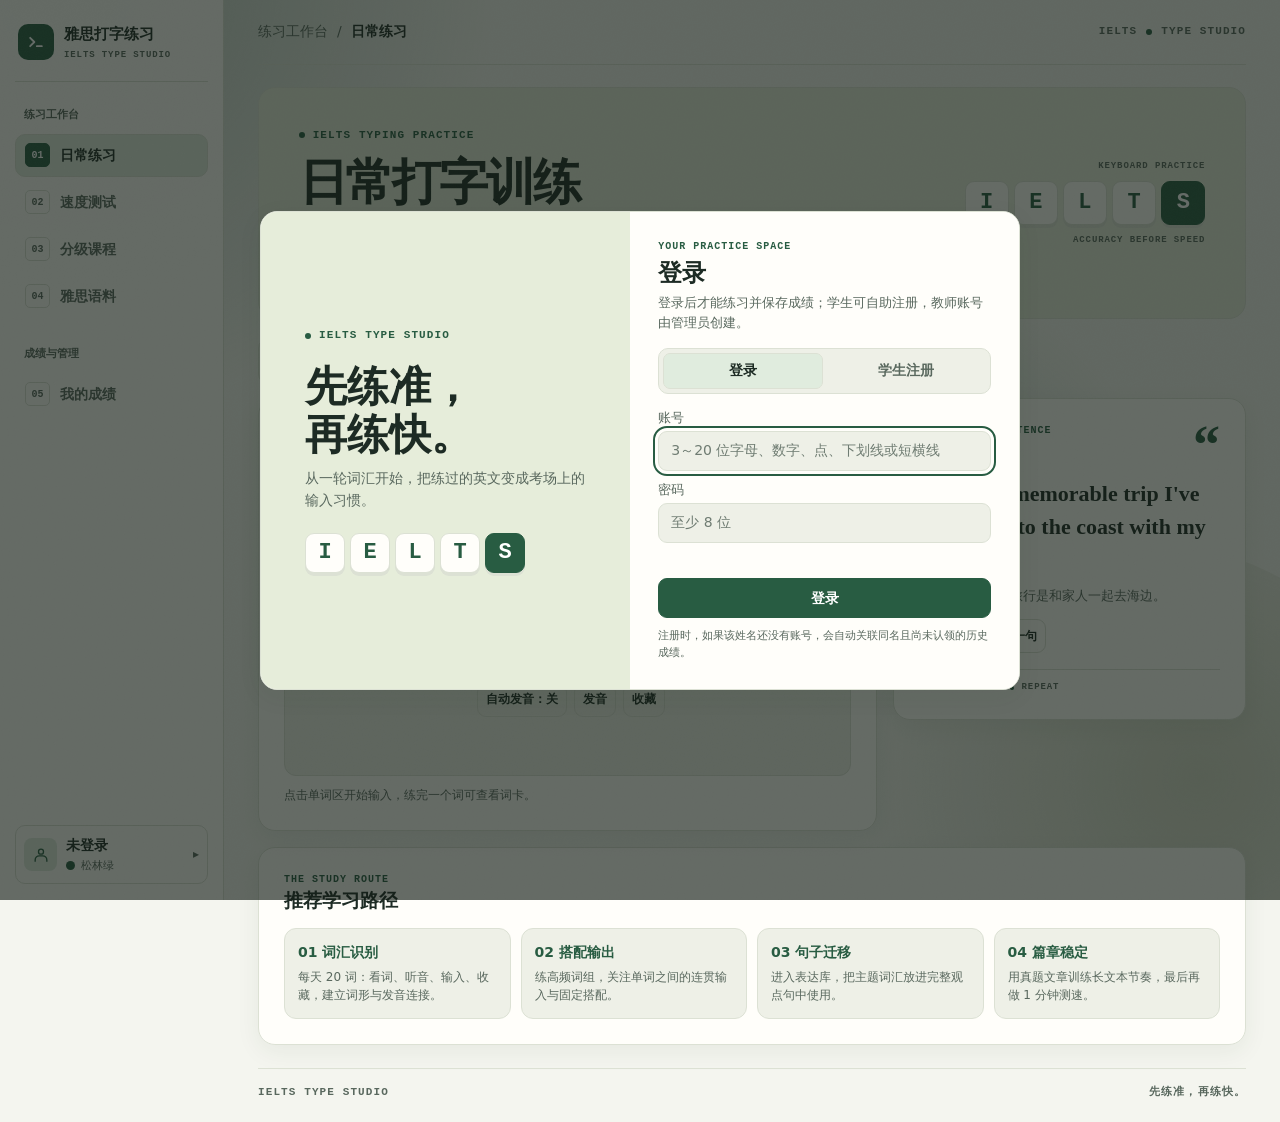
==== commit 27f1cdaf: "feat: 错键热力图 + 间隔重复复习 + 音标内嵌字体（v1.8，2026-11-26 14:25 CST 上线） F2 错键热力图：按「应打字符」累计 errs/hits，键盘按错误率分四档着色" ====
--- a/server-source/index.server.html
+++ b/server-source/index.server.html
@@ -121,8 +121,19 @@
 })();
 </script>
 <style id="studioStyles">
+/* ===== 音标专用字体（自带子集，跨平台一致）=====
+   缺陷根因：音标原用 --mono 栈（ui-monospace/SFMono-Regular/Consolas/monospace），
+   而 IPA 扩展区字符在多数等宽字体里并不存在——实测 Lucida Console 缺 14 个、
+   Cascadia Mono 缺 5 个（含最高频的 U+02C8 ˈ）、Georgia 缺 14 个。
+   Windows 靠系统「字体链接」自动替换才看着正常；Android / iOS / 精简 Linux 没有
+   这套机制，monospace 落到 Roboto Mono / Courier 就直接渲染成豆腐块（▯）。
+   注意 Noto Sans SC 也不含 IPA（只覆盖中文），故不能靠系统中文字体兜底。
+   解法：内嵌 DejaVu Sans Mono 子集（OFL-1.1，仅保留词表实际用到的 47 个字符，
+   woff2 共 7.3KB），base64 data URI 不新增网络请求、无跨域、离线可用。
+   unicode-range 限定只在音标区段生效，打字区仍用原 --mono，等宽对齐不受影响。 */
+@font-face{font-family:StudioPhonetic;src:url([data-uri]) format('woff2');font-weight:400 700;font-style:normal;font-display:swap;unicode-range:U+0020-007E,U+00E6,U+00F0,U+014B,U+0250-02AF,U+02B0-02FF,U+03B8}
 /* Type Studio: colors, shell, study components, responsive layouts. */
-:root{color-scheme:light;--bg:#f4f5ef;--card:#fffefa;--surface:#eef0e7;--border:#dce1d4;--text:#1d2b24;--muted:#59685e;--primary:#285c42;--primary-soft:#e0ecde;--on-primary:#fff;--accent:#5c7028;--ok:#2d6949;--ok-soft:#e0eee1;--err:#9a3d38;--err-soft:#f7e5e0;--hero:#e6edda;--primary-glow:#285c4224;--primary-edge:#285c4261;--shadow:0 7px 24px #263a2210;--radius:17px;--mono:ui-monospace,SFMono-Regular,Consolas,monospace;--sans:Inter,system-ui,"Microsoft YaHei","PingFang SC",sans-serif;--rail-width:224px;--key-pinky:#f8e5e5;--key-ring:#faebd9;--key-middle:#f6efcb;--key-index:#dce9d9;--key-right:#e0eafa;--key-violet:#ebe4f6}
+:root{color-scheme:light;--bg:#f4f5ef;--card:#fffefa;--surface:#eef0e7;--border:#dce1d4;--text:#1d2b24;--muted:#59685e;--primary:#285c42;--primary-soft:#e0ecde;--on-primary:#fff;--accent:#5c7028;--ok:#2d6949;--ok-soft:#e0eee1;--err:#9a3d38;--err-soft:#f7e5e0;--hero:#e6edda;--primary-glow:#285c4224;--primary-edge:#285c4261;--shadow:0 7px 24px #263a2210;--radius:17px;--mono:ui-monospace,SFMono-Regular,Consolas,monospace;--phonetic:StudioPhonetic,ui-monospace,SFMono-Regular,Consolas,monospace;--sans:Inter,system-ui,"Microsoft YaHei","PingFang SC",sans-serif;--rail-width:224px;--key-pinky:#f8e5e5;--key-ring:#faebd9;--key-middle:#f6efcb;--key-index:#dce9d9;--key-right:#e0eafa;--key-violet:#ebe4f6}
 :root[data-theme="dark"]{color-scheme:dark;--bg:#0b0e0c;--card:#151b17;--surface:#101411;--border:#2c352e;--text:#ecf0ed;--muted:#a4aba6;--primary:#bede9a;--primary-soft:#2a3c2c;--on-primary:#182517;--accent:#d5e294;--ok:#a7d8aa;--ok-soft:#273c30;--err:#ffaaa0;--err-soft:#492b26;--hero:#1b231d;--primary-glow:#bede9a29;--primary-edge:#bede9a61;--shadow:0 10px 30px #00000066;--key-pinky:#432e33;--key-ring:#453b2c;--key-middle:#41402a;--key-index:#2d4436;--key-right:#2d3e53;--key-violet:#39334f}
 *,*::before,*::after{box-sizing:border-box}
 html{background:var(--bg);scroll-padding-top:76px}
@@ -193,16 +204,25 @@
 html.focus-full #typingSection{position:fixed;inset:0;z-index:55;margin:0;padding:0}
 html.focus-full #typingSection>.typing-card{position:absolute;inset:0;margin:0;border:none;border-radius:0;box-shadow:none;display:flex;flex-direction:column;padding:64px clamp(18px,6vw,90px) 26px;background:var(--bg)}
 html.focus-full .panel-kicker,html.focus-full .session-header,html.focus-full .material-title,html.focus-full .live-hint,html.focus-full #liveStats,html.focus-full #keyboard{display:none}
-html.focus-full #typeArea{flex:0 1 auto;min-height:0;max-height:calc(100vh - 220px);overflow:auto;margin:0}
-html.focus-full #liveCurveWrap{height:56px;margin-top:12px}
-html.focus-full #progressBar{margin-top:12px}
+/* 全屏态文本区「填满剩余高度」：flex:1 1 0 + min-height:0 + max-height:none。
+   反面教训一（末尾帧跳变根因之二）：原 max-height:calc(100vh - 220px) 是魔法常量，
+   算出 680px，而内容盒实际剩余 724px —— 飞行末帧按剩余空间写 724，落定交还 CSS 又被压回 680，
+   文本区与曲线/进度条整体瞬跳 43px。
+   反面教训二（basis 陷阱）：改 flex:1 1 auto 后 basis 取内容高（实测 1034px），
+   超出容器便触发 flex 收缩，把兄弟一起压扁——曲线 56→39.9px、进度条 6→4.8px，
+   曲线标签与空态提示文字叠压。故 basis 必须为 0（只吃剩余空间、绝不按内容参与分配），
+   并给曲线/进度条 flex-shrink:0 上双保险：文本区永远只拿剩余高度，兄弟尺寸恒定。 */
+html.focus-full #typeArea{flex:1 1 0;min-height:0;max-height:none;overflow:auto;margin:0}
+html.focus-full #liveCurveWrap{flex:0 0 auto;height:56px;margin-top:12px}
+html.focus-full #progressBar{flex:0 0 auto;margin-top:12px}
 html.focus-full #focusCapsule{display:flex}
 html.focus-full #focusExit{display:block}
 html.focus-full .ambient-bg i{opacity:.7}
 /* ===== 一镜到底（focusDolly）=====
    0↔1↔2 全程由 JS 单一时钟驱动：卡片外框 left/top/width/height 连续插值（不做 scale，
-   文字永不畸变），辅助行同拍淡出并收拢高度，文本区 padding / 曲线高度同步插值，
-   于是每个字符的位置由布局自然连续移动——一个镜头推到底，没有第二次起跳。
+   文字永不畸变）。内部组件与外框同拍：文本区宽高每帧由当帧外框推导（右缘/底缘永远
+   贴边框内缘），辅助行高度/外边距、内边距/描边、曲线/进度条同步插值——
+   推近不留白缝、拉远不穿出边框，一个镜头推到底，没有第二次起跳。
    页头、侧栏、光斑、键盘、胶囊全部挂在同一条时间线上。
    飞行中（.focus-dolly）由 JS 逐帧写值，故关闭相关 CSS 过渡避免双重驱动。 */
 /* 合成层：外框逐帧改尺寸会让整卡（~500 字符 + 背景 + 阴影）重绘，实测 Paint 6.8ms/帧 → 掉帧。
@@ -213,21 +233,27 @@
 html.focus-dolly #liveCurveWrap,html.focus-dolly #progressBar{transform:translateZ(0)}
 html.focus-dolly #typingSection{position:fixed;inset:0;z-index:55;margin:0;padding:0;pointer-events:none}
 html.focus-dolly #typingSection>.typing-card{pointer-events:auto}
-html.focus-dolly .sidebar{transition:none}
-html.focus-dolly .main{transition:none}
-html.focus-dolly .page-heading,html.focus-dolly .studio-header{transition:none}
-html.focus-dolly .ambient-bg i{transition:none}
-html.focus-dolly #keyboard{transition:none}
-html.focus-dolly #focusCapsule,html.focus-dolly #focusExit{animation:none}
 /* 镜头外的其余内容整体淡出/淡入，避免卡片飞过时背后页面「跳」一下 */
 html.focus-dolly .studio-footer{opacity:0}
-/* 非飞行态的环境过渡（lite 档与 0→1 的兜底）；full 档飞行时由上面的 none 接管 */
+/* 非飞行态的环境过渡（lite 档与 0→1 的兜底）；full 档飞行时由下面的 none 接管 */
 html[data-motion="full"] .sidebar{transition:transform .42s cubic-bezier(.33,.68,.24,1),visibility .42s}
 html[data-motion="full"] .main{transition:margin-left .42s cubic-bezier(.33,.68,.24,1)}
 html[data-motion="full"] .page-heading,html[data-motion="full"] .studio-header{transition:opacity .36s ease,visibility .36s}
 html[data-motion="full"] .ambient-bg i{transition:opacity .5s ease}
 html[data-motion="full"] #focusCapsule{animation:capsuleIn .36s cubic-bezier(.3,.9,.3,1) both}
 html[data-motion="full"] #focusExit{animation:capsuleIn .36s ease both}
+/* 飞行态压制 CSS 过渡/动画（末尾帧跳变根因之四）。
+   必须放在上面那组 [data-motion="full"] 规则「之后」，且特异性不低于它们：
+   html.focus-dolly .studio-header 与 html[data-motion="full"] .studio-header 同为 (0,2,1)，
+   原先压制规则写在前面被后者覆盖 → 飞行中页头 opacity 过渡一直生效，
+   每帧写内联值后计算值仍在 .36s 过渡里滞后追赶（实测内联 0.0003 而计算值 0.735），
+   落定清内联时页头从滞后值「跳」到终值。这里用 html.focus-dolly[data-motion] 抬到 (0,3,1)
+   并置于最后，确保飞行期间 JS 是唯一驱动。footer/胶囊/退出钮同样纳入。 */
+html.focus-dolly .sidebar,html.focus-dolly .main,
+html.focus-dolly[data-motion] .page-heading,html.focus-dolly[data-motion] .studio-header,
+html.focus-dolly[data-motion] .ambient-bg i,html.focus-dolly[data-motion] #keyboard,
+html.focus-dolly[data-motion] .studio-footer{transition:none}
+html.focus-dolly[data-motion] #focusCapsule,html.focus-dolly[data-motion] #focusExit{animation:none;transition:none}
 @keyframes capsuleIn{from{opacity:0}to{opacity:1}}
 @media(max-width:650px){
   /* 窄屏：胶囊占左侧大部分宽度，退出钮移到右下角避免重叠；错误数隐藏（结果页仍有） */
@@ -236,7 +262,8 @@
   #focusCapsule .fc-err{display:none}
   #focusExit{padding:8px 12px;top:auto;bottom:14px;right:12px}
   html.focus-full #typingSection>.typing-card{padding:58px 16px 64px}
-  html.focus-full #typeArea{max-height:calc(100vh - 240px)}
+  /* 窄屏同样用 flex 填满剩余高度，不再用魔法常量封顶（否则落定又会压缩跳变） */
+  html.focus-full #typeArea{max-height:none}
 }
 /* 分享卡面板 */
 @supports not (color:color-mix(in srgb,red 50%,blue)){#focusCapsule,#focusExit{background:var(--card)}}
@@ -301,15 +328,73 @@
 .card{min-width:0;background:var(--card);border:1px solid var(--border);border-radius:var(--radius);padding:clamp(16px,2vw,25px);margin-bottom:16px;box-shadow:var(--shadow)}.panel-header{display:flex;justify-content:space-between;align-items:start;gap:12px;margin-bottom:16px}.panel-header h2{margin:2px 0 0}.panel-kicker{color:var(--primary);font-size:10px}.panel-chip{display:inline-flex;align-items:center;gap:6px;white-space:nowrap;background:var(--primary-soft);border-radius:20px;color:var(--text);padding:5px 9px;font-size:11px;font-weight:650}
 .daily-tabs,.auth-tabs{display:inline-flex;align-items:center;gap:4px;border:1px solid var(--border);border-radius:10px;background:var(--surface);padding:4px;margin-bottom:14px}.daily-tabs button,.auth-tabs button,.library-filter{border:1px solid transparent;border-radius:7px;min-height:36px;padding:6px 14px;color:var(--muted);background:none;font-weight:650}.daily-tabs button.active,.auth-tabs button.active,.library-filter.active{background:var(--primary-soft);color:var(--text);border-color:var(--border)}
 .practice-grid{display:grid;grid-template-columns:minmax(0,1.75fr) minmax(0,1fr);gap:16px;align-items:start}.daily-settings{display:flex;align-items:center;gap:7px;flex-wrap:wrap;margin-bottom:12px}.daily-settings select{min-height:36px;padding:5px 8px;max-width:100%}.daily-settings .btn{min-height:36px;padding:6px 9px}.daily-top{display:flex;align-items:center;justify-content:space-between;gap:8px;margin-bottom:12px}.daily-stats{min-width:0;display:grid;grid-template-columns:repeat(3,minmax(0,1fr));gap:7px;flex:1}.daily-stats .cell,#liveStats>div,.stat-cards .cell,.ds-cell,#modal .cell{min-width:0;border-radius:10px;background:var(--surface);border:1px solid var(--border);padding:8px 10px}.daily-stats b,.stat-cards b,.ds-cell b,#modal .cell b,#liveStats b{display:block;color:var(--primary);font:750 21px/1.2 var(--mono);font-variant-numeric:tabular-nums}.daily-stats .acc b,#liveStats .acc b{color:var(--ok)}.cell span,.ds-cell span,#liveStats>div{font-size:11px;color:var(--muted)}
-.daily-word-box{text-align:center;background:var(--surface);border:1px solid var(--border);border-radius:12px;min-height:172px;padding:16px 10px}.daily-word{min-height:54px;font:750 clamp(24px,4.1vw,48px)/1.25 var(--mono);letter-spacing:.02em;overflow-wrap:anywhere;cursor:text;user-select:none}.daily-meta,.wc-actions,.review-actions,.quote-actions,.sentence-actions{display:flex;justify-content:center;align-items:center;gap:7px;flex-wrap:wrap}.daily-meta{margin:8px 0}.daily-meta .btn,.sentence-actions .btn,.quote-actions .btn{font-size:12px;min-height:34px;padding:6px 8px}.daily-phonetic,.wc-phonetic,.review-phonetic,.nb-item .p{color:var(--muted);font:500 13px/1.5 var(--mono)}.daily-def,.wc-def,.review-def{overflow-wrap:anywhere;line-height:1.6}.daily-tip{color:var(--muted);font-size:12px;margin-top:10px}.daily-fav.on,.wc-fav.on,.daily-meta .btn[aria-pressed="true"]{border-color:var(--primary);background:var(--primary-soft);color:var(--primary)}
+.daily-word-box{text-align:center;background:var(--surface);border:1px solid var(--border);border-radius:12px;min-height:172px;padding:16px 10px}.daily-word{min-height:54px;font:750 clamp(24px,4.1vw,48px)/1.25 var(--mono);letter-spacing:.02em;overflow-wrap:anywhere;cursor:text;user-select:none}.daily-meta,.wc-actions,.review-actions,.quote-actions,.sentence-actions{display:flex;justify-content:center;align-items:center;gap:7px;flex-wrap:wrap}.daily-meta{margin:8px 0}.daily-meta .btn,.sentence-actions .btn,.quote-actions .btn{font-size:12px;min-height:34px;padding:6px 8px}.daily-phonetic,.wc-phonetic,.review-phonetic,.nb-item .p{color:var(--muted);font:500 13px/1.5 var(--phonetic)}.daily-def,.wc-def,.review-def{overflow-wrap:anywhere;line-height:1.6}.daily-tip{color:var(--muted);font-size:12px;margin-top:10px}.daily-fav.on,.wc-fav.on,.daily-meta .btn[aria-pressed="true"]{border-color:var(--primary);background:var(--primary-soft);color:var(--primary)}
 .ch{color:var(--muted);border-bottom:2px solid transparent}.ch.done-ok{color:var(--text)}.ch.done-err{color:var(--err);background:var(--err-soft)}.ch.cur{border-bottom-color:var(--primary);background:var(--primary-soft);color:var(--text);border-radius:3px}.daily-word-box:focus-within,.daily-quote:focus-within,.typing-card:has(#typeInput:focus){border-color:var(--primary)}
 .word-card,.review-card{border:1px solid var(--border);border-radius:13px;background:var(--card);padding:18px;margin:auto;max-width:540px;cursor:pointer;animation:appear .2s ease both}.wc-word,.review-word{font:750 clamp(24px,4vw,36px)/1.2 var(--mono);overflow-wrap:anywhere}.wc-actions{margin-top:13px}.wc-def{margin-top:6px}.daily-summary{position:relative;max-width:555px;margin:auto}.ds-title{font-size:23px;font-weight:750;margin-bottom:12px}.ds-grid{display:grid;grid-template-columns:repeat(3,minmax(0,1fr));gap:7px;margin-bottom:12px}.confetti{position:absolute;inset:0;pointer-events:none;overflow:hidden;z-index:1}.confetti i{position:absolute;opacity:.85;border-radius:2px;animation:fall linear forwards}@keyframes fall{from{transform:translateY(-36px) rotate(0)}to{transform:translateY(500px) rotate(540deg);opacity:0}}
 .daily-quote .panel-header{margin-bottom:11px}.quote-mark{font:700 54px/.78 Georgia,serif;color:var(--primary)}.quote-en,.sentence-target{font:600 clamp(17px,2vw,22px)/1.5 Georgia,serif;overflow-wrap:anywhere;margin-bottom:10px}.quote-zh{font-size:13px;color:var(--muted);margin-bottom:13px}.quote-actions,.sentence-actions{justify-content:flex-start}.quote-footer{color:var(--muted);border-top:1px solid var(--border);margin-top:16px;padding-top:11px;display:flex;align-items:center;gap:8px;font-size:9px}.quote-footer i{width:4px;height:4px;border-radius:50%;background:var(--primary)}.sentence-target{cursor:text;user-select:none}.sentence-status{display:flex;gap:8px;flex-wrap:wrap;color:var(--muted);font-size:11px;margin-bottom:10px}.sentence-result{padding:10px;background:var(--primary-soft);border-radius:9px;margin-top:10px}.sentence-save-tip,.auth-error,.admin-err{color:var(--err);font-size:13px}.sentence-result p{margin-bottom:6px}
 .path-grid,.lvl-btns,.library-grid,.stat-cards{display:grid;gap:10px}.path-grid,.stat-cards{grid-template-columns:repeat(4,minmax(0,1fr))}.lvl-btns{grid-template-columns:repeat(3,minmax(0,1fr))}.library-grid{grid-template-columns:repeat(2,minmax(0,1fr))}.path-step,.lvl-btn,.passage-item,.library-item,.nb-item{padding:13px;border:1px solid var(--border);border-radius:12px;background:var(--surface);min-width:0;color:var(--text)}.path-step,.lvl-btn,.passage-item{text-align:left;cursor:pointer}.path-step:hover,.lvl-btn:hover,.passage-item:hover{border-color:var(--primary);background:var(--primary-soft)}.path-step b,.path-step span{display:block}.path-step b{color:var(--primary)}.path-step span,.lvl-btn p{font-size:12px;margin-top:4px;color:var(--muted)}.lvl-btn{padding:20px}.lvl-btn .tag,.lib-tag,.badge{display:inline-block;border-radius:20px;background:var(--primary-soft);color:var(--primary);font-size:11px;font-weight:700;padding:3px 8px}.lvl-btn .tag{margin-bottom:10px}.passage-list{display:grid;gap:7px;max-height:490px;overflow:auto}.passage-item,.library-head,.nb-item{display:flex;align-items:center;justify-content:space-between;gap:10px}.wcount{font-size:12px;color:var(--muted);white-space:nowrap}.library-count{color:var(--muted);white-space:nowrap}.library-count b{color:var(--primary);font:750 24px var(--mono)}.library-toolbar,.nb-toolbar,.admin-row,.library-filters{display:flex;gap:8px;flex-wrap:wrap;margin:12px 0}.library-toolbar input,.nb-toolbar input,.admin-row input{flex:1 1 160px;min-width:0}.library-filter{border-color:var(--border);padding:5px 9px}.library-item{display:flex;flex-direction:column;min-height:170px}.lib-tags,.nb-actions,.admin-action{display:flex;gap:6px;flex-wrap:wrap}.lib-en{font:600 18px/1.5 Georgia,serif;margin:7px 0}.lib-zh,.lib-alt,.lib-note{font-size:13px;margin-bottom:6px}.lib-alt{color:var(--primary)}.lib-note{color:var(--muted)}.lib-actions{margin-top:auto;padding-top:6px}.lib-actions .btn{min-height:33px;font-size:12px}.library-empty,.empty-tip{text-align:center;color:var(--muted);padding:26px 9px;grid-column:1/-1}
-.nb-list{display:grid;gap:8px}.nb-item{flex-wrap:wrap}.nb-item .w{font:700 17px var(--mono)}.nb-item .d{overflow-wrap:anywhere}.review-card{text-align:center;min-height:175px;display:grid;place-content:center;gap:7px}.review-card.flipped{background:var(--primary-soft)}.review-progress,.review-hint,.nb-count{color:var(--muted);text-align:center;margin:10px 0}.review-actions{margin-top:12px}.test-settings{display:grid;grid-template-columns:repeat(2,minmax(0,1fr));gap:12px}.setting-field{display:grid;gap:4px}.test-actions{margin-top:16px}.test-guide p{margin-top:5px}
+.nb-list{display:grid;gap:8px}.nb-item{flex-wrap:wrap}.nb-item .w{font:700 17px var(--mono)}.nb-item .d{overflow-wrap:anywhere}
+/* ===== F4 间隔重复 ===== */
+.srs-bar{display:flex;align-items:center;gap:8px;flex-wrap:wrap;margin:10px 0;padding:9px 11px;border:1px solid var(--border);border-radius:11px;background:var(--surface)}
+.srs-badge{font-size:12px;color:var(--muted);flex:1 1 150px;min-width:0}
+.srs-badge b{color:var(--primary);font:750 16px var(--mono)}
+.srs-badge .due-now{color:var(--err)}
+.srs-bar .btn{font-size:12px;min-height:32px;padding:5px 10px}
+.nb-srs{display:inline-block;border-radius:20px;font-size:10px;font-weight:700;padding:2px 7px;margin-left:6px;vertical-align:middle}
+.nb-srs.due{background:var(--err-soft);color:var(--err)}
+.nb-srs.later{background:var(--primary-soft);color:var(--primary)}
+.nb-srs.fresh{background:var(--surface);color:var(--muted);border:1px solid var(--border)}
+.srs-grade{gap:6px}
+.srs-grade .btn{display:flex;flex-direction:column;align-items:center;gap:1px;min-width:74px;padding:6px 10px;font-size:12px}
+.srs-grade .btn small{font-size:10px;font-weight:500;opacity:.8}.review-card{text-align:center;min-height:175px;display:grid;place-content:center;gap:7px}.review-card.flipped{background:var(--primary-soft)}.review-progress,.review-hint,.nb-count{color:var(--muted);text-align:center;margin:10px 0}.review-actions{margin-top:12px}.test-settings{display:grid;grid-template-columns:repeat(2,minmax(0,1fr));gap:12px}.setting-field{display:grid;gap:4px}.test-actions{margin-top:16px}.test-guide p{margin-top:5px}
 .session-header{justify-content:space-between;margin-top:6px}.session-header h1{font-size:clamp(21px,3vw,34px);overflow-wrap:anywhere}.material-title{color:var(--muted);margin:8px 0}.live-hint{display:none;margin:8px 0;color:var(--muted);font-size:13px}.live-hint.show{display:block}.live-hint b,#fingerHint b{color:var(--primary)}#liveStats{display:grid;grid-template-columns:repeat(4,minmax(0,1fr));gap:8px;margin:10px 0}.hidden-input{position:fixed;left:0;top:0;width:1px;height:1px;opacity:0;border:0;padding:0;margin:0;font-size:16px}
 #typeArea{font:500 clamp(15px,1.8vw,19px)/1.9 var(--mono);min-height:150px;max-height:46vh;overflow:auto;overscroll-behavior:contain;border:1px solid var(--border);border-radius:12px;background:var(--surface);padding:clamp(12px,2vw,22px);white-space:pre-wrap;overflow-wrap:anywhere;cursor:text;user-select:none}#typeArea.level-beginner{display:flex;flex-wrap:wrap;align-content:start;gap:7px}#typeArea.level-intermediate{display:grid;align-content:start;gap:7px}.chip{max-width:100%;display:inline-block;padding:4px 7px;border:1px solid var(--border);background:var(--card);border-radius:8px}.chip:has(.cur){border-color:var(--primary)}#progressBar{height:6px;border-radius:4px;background:var(--surface);border:1px solid var(--border);overflow:hidden;margin-top:10px}#progressFill{height:100%;width:0;background:var(--primary);transition:width .14s ease}
 #kbBody{width:min(100%,680px);margin:auto}.kb-row{display:flex;justify-content:center;gap:clamp(2px,1vw,6px);margin-bottom:5px}.key{flex:0 1 44px;min-width:0;height:clamp(28px,5vw,42px);border-radius:6px;border:1px solid var(--border);background:var(--surface);display:flex;flex-direction:column;align-items:center;justify-content:center;font:650 clamp(8px,1.6vw,13px) var(--mono);color:var(--text)}.key .fn{font-size:9px}.key.f-lpinky,.key.f-rpinky{background:var(--key-pinky)}.key.f-lring,.key.f-rring{background:var(--key-ring)}.key.f-lmid{background:var(--key-middle)}.key.f-lindex{background:var(--key-index)}.key.f-rindex{background:var(--key-right)}.key.f-rmid{background:var(--key-violet)}.key.thumb{flex-basis:min(45%,270px)}.key.next{outline:2px solid var(--primary);border-color:transparent;outline-offset:-1px}.key.hit-ok{background:var(--ok-soft);color:var(--ok)}.key.hit-err{background:var(--err-soft);color:var(--err)}#fingerHint,.kb-caption{text-align:center;color:var(--muted);font-size:12px;margin-top:7px}.kb-caption{display:flex;justify-content:center;gap:8px;flex-wrap:wrap}.kb-caption span{display:flex;align-items:center;gap:4px}.dot{width:9px;height:9px;border-radius:3px}
+/* ===== F2 错键热力图 =====
+   与指法配色互斥（同一键盘两种视图，避免两套底色互相干扰）；
+   热力等级用「主色→错误色」的 color-mix 派生，自动跟随主题色与深浅模式。
+   即时反馈 hit-ok/hit-err 优先级更高（写在后面），飞行中不受热力底色影响。 */
+.kb-mode-row{display:flex;gap:7px;flex-wrap:wrap;margin:0 0 11px}
+.kb-mode{font-size:12px;min-height:32px;padding:5px 10px}
+.kb-mode.on{border-color:var(--primary);background:var(--primary-soft);color:var(--primary)}
+.kb-heat-reset{font-size:12px;min-height:32px;padding:5px 10px;margin-left:auto}
+.kb-mode-link{font-size:12px;min-height:32px;padding:5px 10px;margin-left:auto;color:var(--primary)}
+.keys-intro{color:var(--muted);font-size:13px;line-height:1.7;margin:0 0 12px}
+.keys-intro b{color:var(--primary);font:750 14px var(--mono)}
+#kbBodyReview{width:min(100%,680px);margin:14px auto 0}
+#kbBodyReview .key{background:var(--surface);color:var(--muted)}
+#kbBodyReview .key.heat-1{background:color-mix(in srgb,var(--err) 12%,var(--surface));color:var(--text)}
+#kbBodyReview .key.heat-2{background:color-mix(in srgb,var(--err) 26%,var(--surface));color:var(--text)}
+#kbBodyReview .key.heat-3{background:color-mix(in srgb,var(--err) 44%,var(--surface));color:var(--text)}
+#kbBodyReview .key.heat-4{background:color-mix(in srgb,var(--err) 66%,var(--surface));color:var(--on-primary)}
+#kbBodyReview .key .kb-rate{font-size:8px;font-weight:600;opacity:.85;line-height:1.1}
+#kbBody.heat .key{background:var(--surface);color:var(--muted)}
+/* 热力视图下仍要看得见「下一个键」，用外框而不是底色，避免与错误率底色打架 */
+#kbBody.heat .key.next{outline:2px solid var(--primary);border-color:transparent;outline-offset:-1px}
+#kbBody.heat .key.heat-0{background:var(--surface);color:var(--muted)}
+#kbBody.heat .key.heat-1{background:color-mix(in srgb,var(--err) 12%,var(--surface));color:var(--text)}
+#kbBody.heat .key.heat-2{background:color-mix(in srgb,var(--err) 26%,var(--surface));color:var(--text)}
+#kbBody.heat .key.heat-3{background:color-mix(in srgb,var(--err) 44%,var(--surface));color:var(--text)}
+#kbBody.heat .key.heat-4{background:color-mix(in srgb,var(--err) 66%,var(--surface));color:var(--on-primary)}
+#kbBody.heat .key .kb-rate{font-size:8px;font-weight:600;opacity:.85;line-height:1.1}
+.dot.heat-0{background:var(--surface);border:1px solid var(--border)}
+.dot.heat-1{background:color-mix(in srgb,var(--err) 12%,var(--surface))}
+.dot.heat-2{background:color-mix(in srgb,var(--err) 26%,var(--surface))}
+.dot.heat-3{background:color-mix(in srgb,var(--err) 44%,var(--surface))}
+.dot.heat-4{background:color-mix(in srgb,var(--err) 66%,var(--surface))}
+@supports not (color:color-mix(in srgb,red 50%,blue)){
+  #kbBody.heat .key.heat-1,.dot.heat-1,#kbBodyReview .key.heat-1{background:var(--err-soft)}
+  #kbBody.heat .key.heat-2,.dot.heat-2,#kbBodyReview .key.heat-2{background:var(--err-soft)}
+  #kbBody.heat .key.heat-3,.dot.heat-3,#kbBodyReview .key.heat-3{background:var(--err-soft)}
+  #kbBody.heat .key.heat-4,.dot.heat-4,#kbBodyReview .key.heat-4{background:var(--err);color:var(--on-primary)}
+}
+#kbHeatPanel{margin-top:4px}
+.kb-heat-sum{color:var(--muted);font-size:12px;text-align:center;margin-bottom:8px}
+.kb-heat-sum b{color:var(--primary);font:750 15px var(--mono)}
+.kb-heat-top{display:flex;gap:6px;flex-wrap:wrap;justify-content:center}
+.kb-heat-chip{display:flex;align-items:center;gap:5px;border:1px solid var(--border);border-radius:20px;background:var(--surface);padding:3px 9px;font-size:11px;color:var(--muted)}
+.kb-heat-chip b{font:750 13px var(--mono);color:var(--err)}
+.kb-heat-empty{text-align:center;color:var(--muted);font-size:12px;padding:6px}
 .stat-cards{margin-bottom:15px}.stat-cards:empty{display:none}.stat-cards .cell{background:var(--card);padding:13px}.stat-cards b{font-size:24px}#historyChart{display:block;width:100%;height:280px}#chartBox{height:280px;overflow:hidden}#historyTable,#classTable,#recentTable,#adminStudents{max-width:100%;overflow-x:auto}table{border-collapse:collapse;width:100%;min-width:max-content;font-size:13px}th,td{text-align:left;padding:8px 10px;border-bottom:1px solid var(--border)}th{color:var(--muted);font-size:12px}.badge.off{background:var(--err-soft);color:var(--err)}.admin-action .btn{min-height:32px;font-size:12px}
 #modal,#authModal,#pwModal{position:fixed;inset:0;display:flex;overflow:auto;padding:14px;background:#101913a3;z-index:100}#pwModal{z-index:110}#modal .box,.auth-card,.auth-layout{margin:auto;min-width:0;border:1px solid var(--border);border-radius:var(--radius);background:var(--card);box-shadow:var(--shadow)}#modal .box,.auth-card{width:min(100%,460px);padding:clamp(16px,3vw,28px)}#modal .box{text-align:center}#modal h2,.auth-card h2{margin:5px 0;font-size:24px}#modal .sub,.auth-card .sub{color:var(--muted);margin:5px 0 14px;font-size:13px}#modal .big{color:var(--primary);font:750 42px var(--mono)}#modal .big small{font-size:13px}#modal .grid{display:grid;grid-template-columns:repeat(2,minmax(0,1fr));gap:8px;margin:13px 0}#modal .row{justify-content:center}.auth-layout{width:min(100%,760px);display:grid;grid-template-columns:minmax(0,.95fr) minmax(0,1fr);overflow:hidden}.auth-layout .auth-card{width:100%;margin:0;border:0;border-radius:0;box-shadow:none}.auth-story{background:var(--hero);padding:clamp(20px,4vw,44px);display:flex;flex-direction:column;justify-content:center}.auth-story strong{font-size:clamp(23px,4vw,42px);line-height:1.15;margin:9px 0}.auth-story .key-art{justify-content:flex-start;margin-top:21px}.auth-story .key-art b{width:clamp(25px,3.2vw,40px)}.auth-tabs{display:grid;grid-template-columns:1fr 1fr;width:100%}.auth-field{display:grid;gap:3px;margin-bottom:9px}.auth-field input{width:100%;min-width:0}.auth-error{min-height:17px;margin-bottom:9px}.auth-note{color:var(--muted);font-size:11px;margin-top:9px}
 .page-anim{animation:appear .18s ease both}@keyframes appear{from{opacity:0;transform:translateY(4px)}to{opacity:1;transform:none}}
@@ -456,6 +541,7 @@
     <div class="daily-tabs" aria-label="日常练习视图">
       <button type="button" id="dailyTabPractice" class="active" onclick="dailyView('practice')">练习</button>
       <button type="button" id="dailyTabNotebook" onclick="dailyView('notebook')">生词本</button>
+      <button type="button" id="dailyTabKeys" onclick="dailyView('keys')">错键分析</button>
     </div>
     <div id="dailyPracticePanel">
       <div class="practice-grid">
@@ -580,6 +666,11 @@
         <h2 style="display:flex;justify-content:space-between;align-items:center;flex-wrap:wrap;gap:10px">生词本
           <span class="nb-count" id="nbCount"></span>
         </h2>
+        <div class="srs-bar hidden" id="srsBar">
+          <span class="srs-badge" id="srsBadge"></span>
+          <button class="btn" id="srsDueBtn" onclick="startReview(true)">复习到期</button>
+          <button class="btn ghost" id="srsResetBtn" onclick="srsResetAll()">重置复习进度</button>
+        </div>
         <div class="nb-toolbar" id="nbToolbar">
           <input id="nbSearch" placeholder="搜索收藏的单词" oninput="renderNotebook()">
           <button class="btn ghost" onclick="renderNotebook()">刷新</button>
@@ -600,8 +691,37 @@
             <button class="btn warn hidden" id="reviewUnknownBtn" onclick="reviewMark(false)">不认识</button>
             <button class="btn ghost" id="reviewSkipBtn" onclick="reviewNext()">下一个</button>
           </div>
-          <div class="review-hint">先看单词回忆释义，再点卡片翻面确认 · 空格翻面，→ 下一个，Esc 退出</div>
+          <!-- F4：四档自评（简化 SM-2）。仅在「复习到期」模式出现，普通背单词保持原两档。 -->
+          <div class="review-actions srs-grade hidden" id="srsGradeRow">
+            <button class="btn warn" onclick="srsGrade('again')">忘了<small>10 分钟</small></button>
+            <button class="btn ghost" onclick="srsGrade('hard')">模糊<small id="srsHardHint">稍后</small></button>
+            <button class="btn" onclick="srsGrade('good')">记得<small id="srsGoodHint">下次</small></button>
+            <button class="btn" onclick="srsGrade('easy')">很熟<small id="srsEasyHint">更久</small></button>
+          </div>
+          <div class="review-hint" id="reviewHint">先看单词回忆释义，再点卡片翻面确认 · 空格翻面，→ 下一个，Esc 退出</div>
           <div style="text-align:center;margin-top:14px"><button class="btn ghost" onclick="reviewExit()">退出背单词</button></div>
+        </div>
+      </div>
+    </div>
+    <!-- F2：错键分析独立视图。键盘卡片在两段专注下全程隐藏、练完即消失，
+         若只把热力图挂在打字区里，用户永远看不到自己的薄弱键位，故提升为日常练习的复盘页。 -->
+    <div id="dailyKeysPanel" class="hidden">
+      <div class="card">
+        <div class="panel-header"><div><div class="panel-kicker">03 / KEY ACCURACY</div><h2>错键分析</h2></div>
+          <button class="btn ghost kb-heat-reset" id="kbHeatReset" onclick="keyErrReset()">清空统计</button>
+        </div>
+        <p class="keys-intro">按「应该打的键」统计你的错误率——底色越深，说明这个键位越不稳。样本不足 <b id="kbMinSample">5</b> 次的键不着色，避免偶发一次失误就被标红。数据随账号保存，换设备也能看到。</p>
+        <div id="kbHeatPanel">
+          <div class="kb-heat-sum" id="kbHeatSum"></div>
+          <div class="kb-heat-top" id="kbHeatTop"></div>
+        </div>
+        <div id="kbBodyReview"></div>
+        <div class="kb-caption" id="kbCaptionHeat">
+          <span><i class="dot heat-0"></i>无错误</span>
+          <span><i class="dot heat-1"></i>偏低</span>
+          <span><i class="dot heat-2"></i>中等</span>
+          <span><i class="dot heat-3"></i>偏高</span>
+          <span><i class="dot heat-4"></i>薄弱</span>
         </div>
       </div>
     </div>
@@ -636,16 +756,28 @@
     </div>
 
     <div class="card" id="keyboard">
-      <h2>键盘指法提示 <span style="font-size:12px;color:var(--muted);font-weight:400">高亮键 = 下一个应按的键</span></h2>
+      <h2>键盘指法提示 <span style="font-size:12px;color:var(--muted);font-weight:400" id="kbSubtitle">高亮键 = 下一个应按的键</span></h2>
+      <div class="kb-mode-row">
+        <button class="btn ghost kb-mode on" id="kbModeFinger" onclick="kbSetMode('finger')" aria-pressed="true">指法配色</button>
+        <button class="btn ghost kb-mode" id="kbModeHeat" onclick="kbSetMode('heat')" aria-pressed="false">错键热力图</button>
+        <button class="btn ghost kb-mode-link" onclick="switchTab('daily');dailyView('keys')">错键分析 →</button>
+      </div>
       <div id="kbBody"></div>
       <div id="fingerHint">开始输入后，这里会提示应该使用哪根手指</div>
-      <div class="kb-caption">
+      <div class="kb-caption" id="kbCaptionFinger">
         <span><i class="dot" style="background:#fde8e8"></i>小指</span>
         <span><i class="dot" style="background:#fef3e2"></i>无名指</span>
         <span><i class="dot" style="background:#fef9c3"></i>中指</span>
         <span><i class="dot" style="background:#dcfce7"></i>左手食指</span>
         <span><i class="dot" style="background:#dbeafe"></i>右手食指</span>
         <span><i class="dot" style="background:#ede9fe"></i>右手中指</span>
+      </div>
+      <div class="kb-caption hidden" id="kbCaptionHeatLive">
+        <span><i class="dot heat-0"></i>无错误</span>
+        <span><i class="dot heat-1"></i>偏低</span>
+        <span><i class="dot heat-2"></i>中等</span>
+        <span><i class="dot heat-3"></i>偏高</span>
+        <span><i class="dot heat-4"></i>薄弱</span>
       </div>
     </div>
   </div>
@@ -2517,6 +2649,7 @@
   document.getElementById('stTime').textContent = S.duration ? fmtTime(S.duration) : '不限';
   renderText();
   liveCurveReset();
+  focusMeasureCacheInvalidate();   // 文本/级别变化 → 目标布局缓存失效（隐藏行自然高度依赖内容）
   // 先归零滚动再起镜：镜头终点按 scrollY=0 量测，避免起镜后再滚动导致终点错位。
   // 不用 smooth scroll——它会与逐帧镜头争抢主线程，且卡片此时已是 fixed 承载。
   window.scrollTo(0, 0);
@@ -2641,6 +2774,7 @@
   const ok = ignoreCase ? (ch.toLowerCase()===expected.toLowerCase()) : (ch===expected);
   StudioSound.key(ok);
   const keyEl = keyFor(expected);
+  keyErrTrack(expected, ok); // F2：按「应打字符」累计敲击与错误
   if(ok){
     S.correct++; S.pos++;
     const sp = S.spans[S.pos-1];
@@ -2725,6 +2859,7 @@
   const acc = accuracy(S.correct, S.errors);
   const rec = { t:Date.now(), label:S.label, material:S.material, wpm, acc, chars:S.correct, errs:S.errors, secs };
   lastResult = rec;
+  keyErrFlush(); // F2：练习结束立即落盘剩余增量，不等 2.5s 节流（避免关页面丢统计）
   if(wpm && rec.chars) StudioSound.complete();
   const modal = document.getElementById('modal');
   const tip = document.getElementById('mdSaveTip');
@@ -2781,17 +2916,18 @@
   ['a','s','d','f','g','h','j','k','l',';',"'"],
   ['z','x','c','v','b','n','m',',','.','/']
 ];
-const KB_MAP = {};
-(function buildKB(){
-  const body = document.getElementById('kbBody');
+const KB_MAP = {};        // 练习内实时键盘（指法高亮 + 可选热力）
+const KB_MAP_REVIEW = {}; // F2 复盘页键盘（只读热力，不参与实时高亮）
+function buildKBInto(body, map, fingerColors){
+  if(!body) return;
   KB_ROWS.forEach(row=>{
     const r = document.createElement('div'); r.className='kb-row';
     row.forEach(k=>{
       const el = document.createElement('div');
-      el.className = 'key ' + (FINGERS[k]||'');
+      el.className = 'key' + (fingerColors ? ' ' + (FINGERS[k]||'') : '');
       el.dataset.key = k;
       el.innerHTML = `<span>${k===' '?'':k.toUpperCase()}</span><span class="fn">${k}</span>`;
-      KB_MAP[k] = el;
+      map[k] = el;
       r.appendChild(el);
     });
     if(row[0]==='a'){ const sp=document.createElement('div'); sp.className='key'; sp.style.width='30px'; sp.style.border='none'; r.insertBefore(sp, r.firstChild); }
@@ -2801,19 +2937,193 @@
   const r = document.createElement('div'); r.className='kb-row';
   const sp = document.createElement('div'); sp.className='key thumb'; sp.dataset.key=' ';
   sp.innerHTML = '<span class="fn">space 空格</span>';
-  KB_MAP[' '] = sp;
+  map[' '] = sp;
   r.appendChild(sp); body.appendChild(r);
-})();
+}
+buildKBInto(document.getElementById('kbBody'), KB_MAP, true);
+buildKBInto(document.getElementById('kbBodyReview'), KB_MAP_REVIEW, false);
 function keyFor(ch){
   return KB_MAP[ch.toLowerCase()] || null;
+}
+
+/* ================= F2 错键热力图 =================
+   采集口径：按「应打字符」（expected）而非「实际按错的键」计数——
+   用户想知道的是「哪个键位打不准」，而非「误触了哪个键」。
+   本地累加 → 节流批量上报（避免每次击键一个请求）→ 服务端累加。
+   热力等级按错误率分档，样本不足（<5 次）不着色，避免偶发一次错误就标红。 */
+const KEYERR_MIN_SAMPLE = 5;
+let keyErrLocal = {};        // { ch: {errs, hits} } 尚未上报的增量
+let keyErrAll = {};          // { ch: {errs, hits} } 服务端已有 + 本地增量（用于渲染）
+let keyErrFlushTimer = 0;
+let keyErrLoaded = false;
+let kbMode = 'finger';
+
+function keyErrTrack(expected, ok){
+  if(typeof expected !== 'string' || expected.length !== 1) return;
+  const ch = expected.toLowerCase();
+  if(ch.charCodeAt(0) < 0x20 || ch.charCodeAt(0) > 0x7E) return;
+  if(!keyErrLocal[ch]) keyErrLocal[ch] = { errs:0, hits:0 };
+  keyErrLocal[ch].hits++;
+  if(!ok) keyErrLocal[ch].errs++;
+  if(!keyErrAll[ch]) keyErrAll[ch] = { errs:0, hits:0 };
+  keyErrAll[ch].hits++;
+  if(!ok) keyErrAll[ch].errs++;
+  // 性能：只更新受影响的那一个键，且仅更新当前可见的键盘。
+  // 逐键全量重绘（两套键盘 ~94 个键的 class 增删 + querySelector）会拖慢打字帧率。
+  kbHeatPaintKey(ch);
+  // 节流：2.5s 内的击键合并成一次上报
+  if(!keyErrFlushTimer) keyErrFlushTimer = setTimeout(keyErrFlush, 2500);
+}
+async function keyErrFlush(){
+  if(keyErrFlushTimer){ clearTimeout(keyErrFlushTimer); keyErrFlushTimer = 0; }
+  const keys = Object.keys(keyErrLocal).map(ch => ({ ch, errs:keyErrLocal[ch].errs, hits:keyErrLocal[ch].hits }))
+    .filter(k => k.errs > 0 || k.hits > 0);
+  if(!keys.length) return;
+  if(!currentUser){ keyErrLocal = {}; return; } // 未登录不留存，避免串账号
+  const pending = keyErrLocal;
+  keyErrLocal = {};
+  try{
+    const r = await fetch('/api/keyerrors', { method:'POST', headers:{'Content-Type':'application/json'}, body: JSON.stringify({ keys }) });
+    if(!r.ok) throw new Error('status ' + r.status);
+  }catch(e){
+    // 上报失败：把增量还回本地，下次一并重试（不丢统计）
+    for(const k of keys){
+      if(!keyErrLocal[k.ch]) keyErrLocal[k.ch] = { errs:0, hits:0 };
+      keyErrLocal[k.ch].errs += k.errs;
+      keyErrLocal[k.ch].hits += k.hits;
+    }
+  }
+}
+async function keyErrLoad(){
+  if(!currentUser){ keyErrAll = {}; keyErrLoaded = false; return; }
+  try{
+    const r = await fetch('/api/keyerrors');
+    if(!r.ok) throw new Error('status ' + r.status);
+    const j = await r.json();
+    keyErrAll = {};
+    (j.items || []).forEach(x => { keyErrAll[x.ch] = { errs:x.errs, hits:x.hits }; });
+    keyErrLoaded = true;
+  }catch(e){ keyErrLoaded = false; }
+  kbHeatPaint(); kbHeatSummary();
+}
+function keyErrLevel(rec){
+  if(!rec || rec.hits < KEYERR_MIN_SAMPLE || !rec.errs) return 0;
+  const rate = rec.errs / rec.hits;
+  if(rate >= 0.25) return 4;
+  if(rate >= 0.15) return 3;
+  if(rate >= 0.08) return 2;
+  return 1;
+}
+// 练习内键盘的两种配色（指法 / 热力）；复盘页键盘恒为热力，不受此开关影响
+function kbSetMode(mode){
+  kbMode = (mode === 'heat') ? 'heat' : 'finger';
+  const heat = kbMode === 'heat';
+  const body = document.getElementById('kbBody');
+  const bf = document.getElementById('kbModeFinger'), bh = document.getElementById('kbModeHeat');
+  if(bf){ bf.classList.toggle('on', !heat); bf.setAttribute('aria-pressed', String(!heat)); }
+  if(bh){ bh.classList.toggle('on', heat); bh.setAttribute('aria-pressed', String(heat)); }
+  const cf = document.getElementById('kbCaptionFinger'), ch = document.getElementById('kbCaptionHeatLive');
+  if(cf) cf.classList.toggle('hidden', heat);
+  if(ch) ch.classList.toggle('hidden', !heat);
+  const sub = document.getElementById('kbSubtitle');
+  if(sub) sub.textContent = heat ? '底色越深 = 该键错误率越高' : '高亮键 = 下一个应按的键';
+  if(body) body.classList.toggle('heat', heat);
+  if(heat && !keyErrLoaded) keyErrLoad();
+  kbHeatPaint();
+  // 统一由 highlightNextKey 决定提示文案与下一键高亮（两种视图都要有下一键外框）
+  highlightNextKey();
+  try{ localStorage.setItem('typingKbMode', kbMode); }catch(e){}
+}
+function kbHeatClearMap(map){
+  Object.keys(map).forEach(k => {
+    const el = map[k];
+    if(!el) return;
+    el.classList.remove('heat-0','heat-1','heat-2','heat-3','heat-4');
+    const r = el.querySelector('.kb-rate');
+    if(r) r.remove();
+  });
+}
+function kbHeatClear(){ kbHeatClearMap(KB_MAP); }
+// 单键绘制：等级/百分比都没变就一个 DOM 操作也不做（打字热路径）
+function kbHeatPaintEl(el, rec){
+  if(!el) return;
+  const lv = keyErrLevel(rec);
+  const cls = 'heat-' + lv;
+  if(!el.classList.contains(cls)){
+    el.classList.remove('heat-0','heat-1','heat-2','heat-3','heat-4');
+    el.classList.add(cls);
+  }
+  const show = !!(rec && rec.hits >= KEYERR_MIN_SAMPLE && rec.errs > 0);
+  const pct = show ? (Math.round(rec.errs / rec.hits * 100) + '%') : null;
+  let r = el.querySelector('.kb-rate');
+  if(show){
+    if(!r){ r = document.createElement('span'); r.className = 'kb-rate'; el.appendChild(r); }
+    if(r.textContent !== pct) r.textContent = pct;
+  } else if(r){ r.remove(); }
+}
+function kbHeatPaintKey(ch){
+  const rec = keyErrAll[ch];
+  if(!document.getElementById('dailyKeysPanel').classList.contains('hidden')) kbHeatPaintEl(KB_MAP_REVIEW[ch], rec);
+  if(kbMode === 'heat' && !document.getElementById('typingSection').classList.contains('hidden')) kbHeatPaintEl(KB_MAP[ch], rec);
+}
+function kbHeatPaintMap(map){
+  Object.keys(map).forEach(k => kbHeatPaintEl(map[k], keyErrAll[k]));
+}
+function kbHeatPaint(){
+  // 复盘页键盘始终着色；练习内键盘仅在热力配色下着色。全量重绘只在视图切换/加载/清空时走。
+  if(!document.getElementById('dailyKeysPanel').classList.contains('hidden')) kbHeatPaintMap(KB_MAP_REVIEW);
+  if(kbMode === 'heat') kbHeatPaintMap(KB_MAP); else kbHeatClearMap(KB_MAP);
+}
+function kbHeatSummary(){
+  const sum = document.getElementById('kbHeatSum'), top = document.getElementById('kbHeatTop');
+  if(!sum || !top) return;
+  const rows = Object.keys(keyErrAll).map(ch => {
+    const r = keyErrAll[ch];
+    return { ch, errs:r.errs, hits:r.hits, rate: r.hits ? r.errs / r.hits : 0 };
+  });
+  const totalErrs = rows.reduce((a, x) => a + x.errs, 0);
+  const totalHits = rows.reduce((a, x) => a + x.hits, 0);
+  if(!totalHits){
+    sum.innerHTML = '';
+    top.innerHTML = '<div class="kb-heat-empty">还没有统计数据，完成一次练习后这里会显示薄弱键位。</div>';
+    return;
+  }
+  const overall = (totalErrs / totalHits * 100).toFixed(1);
+  sum.innerHTML = '累计敲击 <b>' + totalHits + '</b> 次 · 错误 <b>' + totalErrs + '</b> 次 · 整体错误率 <b>' + overall + '%</b>';
+  const weak = rows.filter(x => x.hits >= KEYERR_MIN_SAMPLE && x.errs > 0)
+    .sort((a, b) => b.rate - a.rate || b.errs - a.errs).slice(0, 8);
+  if(!weak.length){
+    top.innerHTML = '<div class="kb-heat-empty">暂无明显薄弱键位（样本不足 ' + KEYERR_MIN_SAMPLE + ' 次的键不计入）。</div>';
+    return;
+  }
+  top.innerHTML = weak.map(x => {
+    const label = x.ch === ' ' ? 'space' : esc(x.ch.toUpperCase());
+    return '<span class="kb-heat-chip">' + label + ' <b>' + Math.round(x.rate * 100) + '%</b> ' + x.errs + '/' + x.hits + '</span>';
+  }).join('');
+}
+async function keyErrReset(){
+  if(!currentUser) return;
+  if(!confirm('清空全部错键统计？此操作不可撤销。')) return;
+  try{
+    const r = await fetch('/api/keyerrors/reset', { method:'POST' });
+    if(!r.ok) throw new Error('status ' + r.status);
+    keyErrAll = {}; keyErrLocal = {};
+    if(keyErrFlushTimer){ clearTimeout(keyErrFlushTimer); keyErrFlushTimer = 0; }
+    kbHeatPaint(); kbHeatSummary();
+  }catch(e){ alert('清空失败，请稍后重试'); }
 }
 let _nextKeyEl = null;
 function highlightNextKey(){
   if(_nextKeyEl){ _nextKeyEl.classList.remove('next'); _nextKeyEl = null; }
   const hint = document.getElementById('fingerHint');
   const live = document.getElementById('liveHint');
+  // F2：热力视图下键盘底色表达错误率，卡片内的说明行必须恒定解释配色，
+  // 否则会被上一次指法文案残留覆盖（「下一键」信息仍由 liveHint 承载）。
+  const heat = kbMode === 'heat';
+  const heatNote = '按错误率着色，样本不足 ' + KEYERR_MIN_SAMPLE + ' 次的键不着色';
+  if(heat) hint.innerHTML = heatNote;
   if(!S.text || S.finished){
-    hint.innerHTML='开始输入后，这里会提示应该使用哪根手指';
+    if(!heat) hint.innerHTML = '开始输入后，这里会提示应该使用哪根手指';
     live.classList.remove('show');
     return;
   }
@@ -2834,9 +3144,12 @@
   } else {
     html = `下一个字符：<b>${ch.replace(/</g,'&lt;')}</b>`;
   }
-  hint.innerHTML = html;
+  if(!heat) hint.innerHTML = html;
   live.innerHTML = html;
+  const wasShown = live.classList.contains('show');
   live.classList.add('show');
+  // 提示行从无到有会改变辅助行占用高度：目标布局缓存失效，落定后的预热帧重新量测
+  if(!wasShown) focusMeasureCacheInvalidate();
 }
 
 /* ================= 账号与主题 ================= */
@@ -2908,6 +3221,9 @@
     hideAuthModalAnimated();
     syncFavsFromServer();
     syncPrefsFromServer();
+    keyErrLocal = {}; keyErrAll = {}; keyErrLoaded = false; // F2：换账号先清空
+    keyErrLoad();
+    srsLoad(); // F4：拉取复习调度
     if(data.linked_records > 0) alert('已自动关联 ' + data.linked_records + ' 条同名历史成绩。');
     switchTab('daily');
   }catch(e){
@@ -2933,6 +3249,13 @@
   clearTimeout(cardTimer); cardTimer = null;
   exitHomeSentencePractice();
   favCache = null;
+  // F2/F4：清空本人统计与调度缓存，避免切换账号后残留上一人的数据
+  if(keyErrFlushTimer){ clearTimeout(keyErrFlushTimer); keyErrFlushTimer = 0; }
+  keyErrLocal = {}; keyErrAll = {}; keyErrLoaded = false;
+  srsState = { items:[], due:[], dueCount:0, total:0 }; srsLoaded = false;
+  kbHeatPaint(); kbHeatSummary();
+  srsRenderBadge();
+  dailyView('practice');   // 退出时离开复盘/生词本，避免残留上一人的数据视图
   document.getElementById('typingSection').classList.add('hidden');
   updateAuthUI();
   // 退出后隐藏教师专属页面并回到日常练习首页，避免切换账号时页面内容泄漏
@@ -2967,7 +3290,11 @@
   }catch(e){ currentUser = null; }
   updateAuthUI();
   document.getElementById('authModal').classList.toggle('hidden', !!currentUser);
-  if(currentUser){ syncFavsFromServer(); syncPrefsFromServer(); switchTab('daily'); }
+  if(currentUser){ syncFavsFromServer(); syncPrefsFromServer(); keyErrLoad(); srsLoad(); switchTab('daily'); }
+  // 恢复上次的键盘视图偏好（未登录也可用指法视图）
+  let savedKb = 'finger';
+  try{ savedKb = localStorage.getItem('typingKbMode') || 'finger'; }catch(e){}
+  kbSetMode(savedKb === 'heat' && currentUser ? 'heat' : 'finger');
 }
 function selectStudioTab(tab){
   const active = document.getElementById('tab-'+tab);
@@ -3040,7 +3367,9 @@
   if(ab) ab.querySelectorAll('i').forEach(el=>{ el.style.animationPlayState = document.hidden ? 'paused' : ''; });
   if(document.hidden) liveCurveStop();
   else if(S.startedAt && !S.finished) liveCurveStart();
+  if(document.hidden) keyErrFlush(); // F2：切走前把错键增量落盘
 });
+window.addEventListener('pagehide', ()=>{ keyErrFlush(); });
 let themeXfadeTimer = null;
 function themeCrossfade(){
   if(!window.StudioMotion || StudioMotion.get() !== 'full') return;
@@ -3296,9 +3625,13 @@
    落定帧几何与目标静态布局完全重合 —— 没有第二次起跳，也没有落定突跳。
    页头、页标题、侧栏、光斑、键盘、胶囊全部挂在同一条时间线上。
 
-   性能关键：外框长大时，把 #typeArea 的「内容宽度」钉死在起点值（focusAreaPinW）。
-   ~500 个字符的换行只取决于内容宽度，钉死后外框逐帧变化不触发文本重排，
-   于是 width/height 插值也能跑满帧；文本排版在落定帧一次性交还 CSS。
+   边框位置关系（v1.8 重写的核心）：内部组件绝不冻结在起点值——
+   文本区 border-box 宽每帧等于「当帧卡片内容盒宽」，高每帧等于「当帧内容盒高减去其余组件」，
+   辅助行高度/外边距、卡片内边距/描边、曲线/进度条尺寸全部同拍插值。
+   于是任何一帧里组件右缘/底缘都贴着边框内缘：推近不留白缝、拉远不穿出边框。
+   代价是文本随宽度逐帧换行（单次帧内布局），用合成层提层压住Paint成本，帧率门禁实测达标。
+   两端（起点/终点）都量真实静态布局（隐藏辅助行用离屏探针补自然高度，探针只在预热/起镜帧），
+   落定交还 CSS 时几何完全重合，零突跳。
    中断安全：起点取「当前已写入的视觉值」，快速连按 Esc 从现状续接。 */
 let focusLevel = 0;
 let focusDollyRaf = 0;
@@ -3312,6 +3645,7 @@
 const focusEl = id => document.getElementById(id);
 const focusCard = () => document.querySelector('#typingSection > .typing-card');
 const FOCUS_AUX_IDS = ['panelKicker','sessionHeader','materialTitle','liveHint','liveStats'];
+const FOCUS_GAP_IDS = FOCUS_AUX_IDS.concat(['typeArea','liveCurveWrap','progressBar']);
 const FOCUS_AUX_DISPLAY = {liveStats:'grid', sessionHeader:'flex'};
 function focusNum(el, prop, fallback){
   const v = parseFloat(getComputedStyle(el)[prop]);
@@ -3333,8 +3667,10 @@
   probe.remove();
   return out;
 }
-/* 采集镜头状态：卡片视口几何 + 内边距/圆角/描边 + 辅助行高度透明度 + 文本区与曲线尺寸。
-   natural=true 时把隐藏辅助行的自然高度补回（用于收拢/展开动画的另一端）。 */
+/* 采集镜头状态：卡片视口几何 + 四边内边距/描边/圆角 + 辅助行高度透明度 + 文本区/曲线/进度条尺寸。
+   natural=true 时把隐藏辅助行的自然高度用离屏探针补回（收拢/展开动画的另一端需要真实高度）。
+   边框四边单独记录：飞行中 border 宽度逐帧插值（半专注 1px ↔ 全屏 0px），
+   内部组件的可用空间必须按「当帧」的 border+padding 推导，边框与内容的位置关系才全程成立。 */
 function focusSnapshot(natural){
   const card = focusCard();
   const r = card.getBoundingClientRect();
@@ -3351,35 +3687,77 @@
     return {id, h: el.getBoundingClientRect().height, o: focusNum(el,'opacity',1),
             mt: focusNum(el,'marginTop',0), mb: focusNum(el,'marginBottom',0)};
   });
-  const acs = getComputedStyle(area);
-  const aPadL = parseFloat(acs.paddingLeft)||0, aPadR = parseFloat(acs.paddingRight)||0;
-  const aBdL = parseFloat(acs.borderLeftWidth)||0, aBdR = parseFloat(acs.borderRightWidth)||0;
-  // 文本区内容盒宽度：飞行中钉死此值，外框变化就不会让 ~500 字符重新换行
-  const areaPinW = Math.max(1, area.getBoundingClientRect().width - aPadL - aPadR - aBdL - aBdR);
   return {
     left:r.left, top:r.top, width:r.width, height:r.height,
     padT:focusNum(card,'paddingTop',0), padR:focusNum(card,'paddingRight',0),
     padB:focusNum(card,'paddingBottom',0), padL:focusNum(card,'paddingLeft',0),
-    radius:focusNum(card,'borderTopLeftRadius',0), border:focusNum(card,'borderTopWidth',0),
+    bdT:focusNum(card,'borderTopWidth',0), bdR:focusNum(card,'borderRightWidth',0),
+    bdB:focusNum(card,'borderBottomWidth',0), bdL:focusNum(card,'borderLeftWidth',0),
+    radius:focusNum(card,'borderTopLeftRadius',0),
+    areaH: area.getBoundingClientRect().height,
     areaPadT:focusNum(area,'paddingTop',0), areaPadR:focusNum(area,'paddingRight',0),
     areaPadB:focusNum(area,'paddingBottom',0), areaPadL:focusNum(area,'paddingLeft',0),
-    areaPinW,
-    areaMax: parseFloat(getComputedStyle(area).maxHeight) || 0,
-    curveH: focusNum(curve,'height',0), curveMt:focusNum(curve,'marginTop',0),
-    progMt: focusNum(prog,'marginTop',0),
-    aux
+    areaBdT:focusNum(area,'borderTopWidth',0), areaBdR:focusNum(area,'borderRightWidth',0),
+    areaBdB:focusNum(area,'borderBottomWidth',0), areaBdL:focusNum(area,'borderLeftWidth',0),
+    areaMt:focusNum(area,'marginTop',0), areaMb:focusNum(area,'marginBottom',0),
+    curveH: focusNum(curve,'height',0), curveMt:focusNum(curve,'marginTop',0), curveMb:focusNum(curve,'marginBottom',0),
+    progH: prog.getBoundingClientRect().height, progMt:focusNum(prog,'marginTop',0), progMb:focusNum(prog,'marginBottom',0),
+    aux,
+    /* 真实相邻间隙（见 focusGaps）：飞行态用它替代 margin 之和，规避外边距折叠差异 */
+    gaps: focusGaps()
   };
+}
+/* 量每个组件「上方真实间隙」＝ 它与上一个可见兄弟底边的距离（首个组件取到内容盒顶）。
+   为什么不能直接用 marginTop+marginBottom（末尾帧跳变根因之三）：
+   静态流内卡片是 block，相邻兄弟垂直 margin 会**折叠**（实测 materialTitle.mb 8 +
+   liveHint.mt 8 实际只占 8px）；飞行中卡片是 flex，margin **不折叠**。
+   按 margin 之和算占用会多算折叠量 → 文本区被算矮 → 落定切回 block 折叠生效，
+   文本区突然长高 8~17px。改为「飞行时 marginTop=真实间隙、marginBottom=0」，
+   flex 下的总占用与静态渲染恒等，落定零突跳，且组件位置逐帧与静态一致。
+   只在快照时量（预热/起镜帧），飞行中插值常数，不额外触发重排。 */
+function focusGaps(){
+  const card = focusCard();
+  const cr = card.getBoundingClientRect();
+  const top0 = cr.top + focusNum(card,'borderTopWidth',0) + focusNum(card,'paddingTop',0);
+  const ids = FOCUS_AUX_IDS.concat(['typeArea','liveCurveWrap','progressBar']);
+  const out = {};
+  let prevBottom = top0, started = false;
+  ids.forEach(id=>{
+    const el = focusEl(id);
+    if(!el){ out[id] = 0; return; }
+    const cs = getComputedStyle(el);
+    const r = el.getBoundingClientRect();
+    if(cs.display === 'none' || r.height <= 0){ out[id] = 0; return; }
+    out[id] = Math.max(0, r.top - prevBottom);
+    prevBottom = r.bottom;
+    started = true;
+  });
+  return out;
 }
 /* 逐帧内联值的临时摘除/还原（量测目标布局时用，同一帧内完成，用户不可见） */
 function focusInlineEls(){
   return [focusCard()].concat(FOCUS_AUX_IDS.map(focusEl),
     [focusEl('typeArea'), focusEl('liveCurveWrap'), focusEl('progressBar')]).filter(Boolean);
+}
+/* 量测期间必须冻结「布局类」CSS 过渡，否则读到的是过渡中间态而非目标终态。
+   反面教训（末尾帧跳变 bug 根因之一）：.main 的 margin-left 带 .42s 过渡，
+   仅由 html.focus-dolly .main{transition:none} 压制；而量测窗口会先摘掉 focus-dolly 类，
+   过渡随即复活 —— 0→1 量到 mainX=224（侧栏仍占位的起始值），落定却是 0，
+   于是卡片在末帧横向瞬移 159px。故量测时显式把 .main/.wrap/.sidebar 的过渡钉成 none。 */
+const FOCUS_LAYOUT_ELS = () => [document.querySelector('.main'), document.querySelector('.wrap'),
+                                document.querySelector('.sidebar')].filter(Boolean);
+function focusFreezeLayout(saved){
+  FOCUS_LAYOUT_ELS().forEach(el=>{
+    saved.push([el, el.getAttribute('style')]);
+    el.style.transition = 'none';
+  });
 }
 function focusStripInline(){
   const card = focusCard();
   const saved = focusInlineEls().map(el=>[el, el.getAttribute('style')]);
   focusInlineEls().forEach(el=>el.removeAttribute('style'));
   if(card) card.classList.remove('focus-dolly');
+  focusFreezeLayout(saved);
   return saved;
 }
 function focusRestoreInline(saved){
@@ -3392,16 +3770,9 @@
 function focusNormalizeEmpty(){
   focusInlineEls().forEach(el=>{ if(el.getAttribute('style') === '') el.removeAttribute('style'); });
 }
-/* 卡片在文档流中的可用宽度（目标级别 0/1 用） */
-function focusFlowWidth(level){
-  const wrap = document.querySelector('.wrap');
-  const wcs = getComputedStyle(wrap);
-  const railPx = parseFloat(getComputedStyle(document.documentElement).getPropertyValue('--rail-width')) || 0;
-  const mobile = matchMedia('(max-width:930px)').matches;
-  const mainW = document.documentElement.clientWidth - (mobile || level > 0 ? 0 : railPx);
-  const wrapW = Math.min(mainW, 1310);
-  return Math.max(200, wrapW - (parseFloat(wcs.paddingLeft)||0) - (parseFloat(wcs.paddingRight)||0));
-}
+/* 注：曾有 focusFlowWidth(level) 用公式（clientWidth − 侧栏宽 − wrap padding）推算流内宽度。
+   已删除 —— 公式与实际布局会差一个滚动条宽或 CSS 过渡中间态，是末尾帧横向瞬移的来源。
+   现在卡片在量测窗口内保持流内 block 原样，宽高直接由真实布局给出，无需推算。 */
 /* 目标量测缓存：量一次目标静态布局要强制同步重排（含离屏探针），在按键任务里做会成长任务。
    同一视口+同一文本下目标布局不变，缓存起来供后续镜头复用；视口尺寸或文本长度变化时失效。 */
 let focusMeasureCache = {};
@@ -3411,8 +3782,9 @@
   return window.innerWidth + 'x' + window.innerHeight + '|' + (S.text ? S.text.length : 0) + '|' + (S.level || '');
 }
 /* 量目标级别的静态布局作为镜头终点，量完立刻还原当前视觉。
-   飞行只插值「外框几何 + 辅助行透明度」，内部尺寸冻结在起点、落定交还 CSS，
-   故这里一律 natural=false：不为隐藏辅助行克隆离屏探针（探针是 0→1 起镜长任务的主因）。 */
+   内部组件与外框同拍插值（边框位置关系全程成立），两端都必须是真实静态布局：
+   隐藏辅助行用离屏探针补自然高度（natural=true）。探针成本只落在预热帧——
+   起镜时缓存已由 focusPrewarm 备好；飞行中绝不预热（focusPrewarmCancel）。 */
 function focusMeasureTarget(level){
   const sig = focusMeasureCacheSig();
   if(sig !== focusMeasureCacheKey){ focusMeasureCache = {}; focusMeasureCacheKey = sig; }
@@ -3427,23 +3799,25 @@
   root.classList.toggle('focus-full', level === 2);
   let shot;
   if(level === 2){
-    shot = focusSnapshot(false);
+    // 全屏态本就是 flex + absolute 铺满视口，直接量即真实静态布局
+    shot = focusSnapshot(true);
     shot.aux.forEach(a=>{ a.h = 0; a.o = 0; a.mt = 0; a.mb = 0; });
+    FOCUS_AUX_IDS.forEach(id=>{ shot.gaps[id] = 0; });
   } else {
-    // 顺带在同一改类窗口内量出「流内位置」并写入 r{level} 缓存：
-    // 否则 focusFlowRect 会再改一次类、再触发一次强制布局（中断场景实测两次共 ~30ms）。
+    /* 流内档位（0/1）必须在「真实静态流布局」下量，不能临时改 fixed：
+       ① 位置：卡片留在流内，切到目标类且布局过渡已冻结，rect 即落定真值
+          （曾因 .main 的 margin-left 过渡未冻结而量到起始值，末帧横移 159px）；
+       ② 内部间隙：静态卡片是 block，相邻 margin 会折叠；改 fixed 会变 flex 不折叠，
+          量出的间隙偏大，落定折叠生效后文本区突然长高。故保持 block 原样量。 */
+    card.style.visibility = 'hidden';   // 同帧内量完即还原，用户不可见
     const flowR = card.getBoundingClientRect();
     focusMeasureCache['r' + level] = {left: flowR.left, top: flowR.top + window.scrollY};
-    // 目标态卡片在流内：临时 fixed 且隐藏，只量宽高与内部尺寸，不扰动页面其余布局
-    card.style.position = 'fixed';
-    card.style.left = '0px';
-    card.style.top = '0px';
-    card.style.visibility = 'hidden';
-    card.style.width = focusFlowWidth(level) + 'px';
-    shot = focusSnapshot(false);
+    shot = focusSnapshot(true);
     if(level === 1){
-      // 半专注：统计格收起（胶囊已接管），其余辅助行保留
+      // 半专注：统计格收起（胶囊已接管）。它已是 display:none，
+      // 其下方组件的间隙在快照里已按「上一个可见兄弟」算好，无需再修正。
       shot.aux.forEach(a=>{ if(a.id === 'liveStats'){ a.h = 0; a.o = 0; a.mt = 0; a.mb = 0; } });
+      shot.gaps.liveStats = 0;
     }
     card.style.visibility = '';
   }
@@ -3504,15 +3878,12 @@
   focusMeasureCache['r' + level] = out;
   return Object.assign({}, out);
 }
-/* 飞行中把文本区内容宽度钉死：外框逐帧长大时文本不重新换行（无逐帧重排）。
-   pin 值为「内容盒宽度」，配 box-sizing:content-box 使 padding 变化也不影响换行。 */
-function focusAreaPin(area, pinW){
-  if(pinW > 0){
-    area.style.boxSizing = 'content-box';
-    area.style.width = pinW + 'px';
-    area.style.flex = '0 0 auto';
-  }
-}
+/* 飞行中逐帧应用镜头状态。边框位置关系的核心不变量：
+   ① 文本区 border-box 宽 == 当帧卡片内容盒宽（右缘永远贴着边框内缘，不钉死起点宽）；
+   ② 文本区高 = 当帧卡片内容盒高 − 其余组件占用（底缘永远贴着边框内缘，不冻结起点高）；
+   ③ 辅助行/曲线/进度条的高度与外边距、卡片内边距与描边全部同拍插值。
+   文本区宽度随外框逐帧变化会触发换行重排——这是「边框关系正确」的必要代价，
+   用合成层提层 + 单帧单次布局把成本压住（实测见 dolly-perf 门禁）。 */
 function focusDollyApply(s){
   const card = focusCard();
   card.style.left = s.left + 'px';
@@ -3521,7 +3892,13 @@
   card.style.height = s.height + 'px';
   card.style.padding = s.padT + 'px ' + s.padR + 'px ' + s.padB + 'px ' + s.padL + 'px';
   card.style.borderRadius = s.radius + 'px';
-  card.style.borderWidth = s.border + 'px';
+  card.style.borderWidth = s.bdT + 'px ' + s.bdR + 'px ' + s.bdB + 'px ' + s.bdL + 'px';
+  /* 垂直账目一律用「真实上方间隙」gaps，不用 margin 之和：
+     飞行态卡片是 flex（margin 不折叠），静态流内卡片是 block（相邻 margin 折叠）。
+     把每个组件写成 marginTop=真实间隙、marginBottom=0，flex 下总占用与静态恒等，
+     落定交还 CSS 时不会因折叠差异而突跳。 */
+  const g = s.gaps || {};
+  let occ = 0;
   s.aux.forEach(a=>{
     const el = focusEl(a.id);
     if(!el) return;
@@ -3530,23 +3907,54 @@
       el.style.height = '0px'; el.style.marginTop = '0px'; el.style.marginBottom = '0px'; el.style.opacity = '0';
       return;
     }
+    const gap = g[a.id] || 0;
     el.style.display = FOCUS_AUX_DISPLAY[a.id] || 'block';
     el.style.height = a.h + 'px';
-    el.style.marginTop = a.mt + 'px';
-    el.style.marginBottom = a.mb + 'px';
+    el.style.marginTop = gap + 'px';
+    el.style.marginBottom = '0px';
     el.style.opacity = a.o;
     el.style.overflow = 'hidden';
     el.style.pointerEvents = a.o < .5 ? 'none' : '';
+    occ += a.h + gap;
   });
   const area = focusEl('typeArea');
+  const areaGap = g.typeArea || 0;
   area.style.padding = s.areaPadT + 'px ' + s.areaPadR + 'px ' + s.areaPadB + 'px ' + s.areaPadL + 'px';
-  area.style.maxHeight = s.areaMax > 0 ? s.areaMax + 'px' : 'none';
+  area.style.borderWidth = s.areaBdT + 'px ' + s.areaBdR + 'px ' + s.areaBdB + 'px ' + s.areaBdL + 'px';
+  area.style.marginTop = areaGap + 'px';
+  area.style.marginBottom = '0px';
+  area.style.maxHeight = 'none';
   area.style.minHeight = '0';
-  focusAreaPin(area, s.areaPinW);
+  area.style.overflow = 'hidden';
+  /* ② 高度一律写显式值、且不做 floor（末尾帧跳变根因之五）：
+     全屏静态态 flex:1 1 auto 会把剩余空间按**分数**精确分配（实测 762.844px），
+     飞行态若 Math.floor 成 762px，落定就多出 0.844px，曲线/进度条随之位移。
+     曾试过飞行态也用 flex:1 1 auto 让浏览器同算法分配 —— 反而更差（13.6px）：
+     flex 会把曲线/进度条也当可伸缩项参与分配，与逐帧插值的固定高度打架。
+     正解：保持 flex:0 0 auto + 显式分数高度，剩余量自己算准即可。 */
+  area.style.flex = '0 0 auto';
+  // ① 宽度：border-box 口径钉到当帧内容盒宽，padding/border 变化不影响外缘位置。
+  // floor 取整：浏览器把元素宽向上取整到布局像素，ceil 会让右缘超出内缘 1px。
+  const innerW = Math.max(1, s.width - s.bdL - s.bdR - s.padL - s.padR);
+  area.style.boxSizing = 'border-box';
+  area.style.width = Math.floor(innerW) + 'px';
   const curve = focusEl('liveCurveWrap');
+  const curveGap = g.liveCurveWrap || 0;
   curve.style.height = s.curveH + 'px';
-  curve.style.marginTop = s.curveMt + 'px';
-  focusEl('progressBar').style.marginTop = s.progMt + 'px';
+  curve.style.marginTop = curveGap + 'px';
+  curve.style.marginBottom = '0px';
+  const prog = focusEl('progressBar');
+  const progGap = g.progressBar || 0;
+  prog.style.height = s.progH + 'px';
+  prog.style.marginTop = progGap + 'px';
+  prog.style.marginBottom = '0px';
+  // ③ 高度：内容盒高减去其余组件及其真实间隙，剩余全部给文本区。
+  // 不 floor：静态终态（flex 填满 / block 封顶）都可能是分数像素，
+  // 取整会让末帧比落定值矮零点几像素，曲线与进度条跟着位移。
+  // 宽度仍 floor（浏览器把元素宽向上取整，ceil 会让右缘越界 1px）。
+  const innerH = Math.max(1, s.height - s.bdT - s.bdB - s.padT - s.padB);
+  const areaH = Math.max(0, innerH - occ - areaGap - s.curveH - curveGap - s.progH - progGap);
+  area.style.height = areaH + 'px';
 }
 function focusChromeEls(){
   return {
@@ -3592,9 +4000,9 @@
   focusPrewarmCancel();   // 飞行期间绝不预热：撤销在途量测，落定后重排
   const gen = ++focusDollyGen;
   const flying = !!focusDollyNow;
-  // 起点 natural=false：隐藏辅助行的高度沿用 0（飞行中高度冻结、只做淡出），
-  // 不必为它们克隆离屏探针——那是 0→1 起镜长任务的主因。
-  const from = flying ? focusDollyNow : focusSnapshot(false);
+  // 起点 natural=true：隐藏辅助行补自然高度，收拢/展开两端才是真实静态布局。
+  // 探针成本落在起镜帧（0→1 约一次重排），预热缓存命中时目标端零探针。
+  const from = flying ? focusDollyNow : focusSnapshot(true);
   // chrome 起点必须在切换目标类「之前」读：此刻 DOM 仍是上一档的静态类，
   // 计算值即真实视觉（0→1 时页头/键盘=1，1→2 时已=0）。切类后再读会拿到目标值导致瞬隐而非淡出。
   const c = focusChromeEls();
@@ -3607,7 +4015,7 @@
     const rect = focusFlowRect(level);
     to.left = rect.left;
     to.top = rect.top - window.scrollY;
-    // 飞行只插值辅助行「透明度」，高度冻结在起点、落定交还 CSS，故此处只定终点透明度。
+    // 辅助行高度/外边距与外框同拍插值（focusMeasureTarget 已给自然高度），此处只定终点透明度。
     // 半专注下 liveStats 收起（胶囊已接管），其余辅助行在 0/1 档均可见。
     to.aux.forEach(a=>{ a.o = (level === 1 && a.id === 'liveStats') ? 0 : 1; });
   }
@@ -3651,24 +4059,57 @@
     const raw = Math.max(0, Math.min(1, (now - t0) / dur));
     const t = FOCUS_EASE(raw);
     // 外框 left/top/width/height 全程连续插值 → 落定帧与目标静态几何重合，无突跳。
-    // 性能红线：文本区内容宽度钉死在起点（areaPinW），~500 字符不随外框变化重新换行，
-    // 故 width/height 插值不触发逐帧文本重排；内边距/辅助行高度/曲线高度冻结在起点值，
-    // 只做淡出，目标内部布局在落定帧一次性交还 CSS（单次重排，不在逐帧路径上）。
+    // 边框位置关系：内边距/描边/辅助行高度与外边距/曲线/进度条全部同拍插值，
+    // 文本区宽高在 focusDollyApply 里由「当帧」外框推导（右缘/底缘永远贴边框内缘）。
+    // 两端都是真实静态布局（natural=true 补隐藏行自然高度），故落定交还 CSS 零突跳。
     const s = {
       left:lerp(from.left,to.left,t), top:lerp(from.top,to.top,t),
       width:lerp(from.width,to.width,t), height:lerp(from.height,to.height,t),
-      padT:from.padT, padR:from.padR, padB:from.padB, padL:from.padL,
-      radius:lerp(from.radius,to.radius,t), border:from.border,
-      areaPadT:from.areaPadT, areaPadR:from.areaPadR, areaPadB:from.areaPadB, areaPadL:from.areaPadL,
-      areaPinW:from.areaPinW,
-      areaMax:from.areaMax,
-      curveH:from.curveH, curveMt:from.curveMt, progMt:from.progMt,
-      aux: from.aux.map((a,i)=>({id:a.id, h:a.h, o:lerp(a.o,to.aux[i].o,t), mt:a.mt, mb:a.mb}))
+      padT:lerp(from.padT,to.padT,t), padR:lerp(from.padR,to.padR,t),
+      padB:lerp(from.padB,to.padB,t), padL:lerp(from.padL,to.padL,t),
+      bdT:lerp(from.bdT,to.bdT,t), bdR:lerp(from.bdR,to.bdR,t),
+      bdB:lerp(from.bdB,to.bdB,t), bdL:lerp(from.bdL,to.bdL,t),
+      radius:lerp(from.radius,to.radius,t),
+      areaPadT:lerp(from.areaPadT,to.areaPadT,t), areaPadR:lerp(from.areaPadR,to.areaPadR,t),
+      areaPadB:lerp(from.areaPadB,to.areaPadB,t), areaPadL:lerp(from.areaPadL,to.areaPadL,t),
+      areaBdT:lerp(from.areaBdT,to.areaBdT,t), areaBdR:lerp(from.areaBdR,to.areaBdR,t),
+      areaBdB:lerp(from.areaBdB,to.areaBdB,t), areaBdL:lerp(from.areaBdL,to.areaBdL,t),
+      areaMt:lerp(from.areaMt,to.areaMt,t), areaMb:lerp(from.areaMb,to.areaMb,t),
+      curveH:lerp(from.curveH,to.curveH,t), curveMt:lerp(from.curveMt,to.curveMt,t), curveMb:lerp(from.curveMb,to.curveMb,t),
+      progH:lerp(from.progH,to.progH,t), progMt:lerp(from.progMt,to.progMt,t), progMb:lerp(from.progMb,to.progMb,t),
+      aux: from.aux.map((a,i)=>({id:a.id, h:lerp(a.h,to.aux[i].h,t), o:lerp(a.o,to.aux[i].o,t),
+                                mt:lerp(a.mt,to.aux[i].mt,t), mb:lerp(a.mb,to.aux[i].mb,t)})),
+      // 真实相邻间隙同拍插值（替代 margin 之和，规避 block/flex 折叠差异）
+      gaps: (()=>{
+        const fg = from.gaps || {}, tg = to.gaps || {}, o = {};
+        FOCUS_GAP_IDS.forEach(id=>{ o[id] = lerp(fg[id]||0, tg[id]||0, t); });
+        return o;
+      })()
     };
     focusDollyApply(s);
     focusDollyNow = s;
     applyChrome(t);
-    if(raw < 1){ focusDollyRaf = requestAnimationFrame(step); return; }
+    try{ liveCurveDraw(now); }catch(e){}   // 曲线画布随当帧尺寸重绘，避免拉伸糊化
+    /* 末帧判定必须用「实际时刻」而非 rAF 传入的 now（末尾帧跳变根因之四）：
+       rAF 的 now 是帧起始时间戳，回调执行时已过去若干毫秒；用它算 raw，
+       最后一帧常停在 0.96~0.99 就满足落定条件。几何因 easeInOutCubic 尾段平坦
+       几乎看不出（dw/dh=0），但 chrome 的 opacity 是线性映射，
+       实测页头停在 0.69 / 0.37 就被清内联 → 落定瞬间「啪」地亮起。
+       故这里用 performance.now() 复核：只要真实时间还没走完，就继续飞；
+       真到点了再补一帧精确终值（t=1），保证 chrome 与几何同时到位。 */
+    if(raw < 1){
+      const realRaw = (performance.now() - t0) / dur;
+      if(realRaw < 1){ focusDollyRaf = requestAnimationFrame(step); return; }
+      // 真实时间已走完但本帧 raw 未到 1：同帧补写精确终值，避免 opacity 差一截
+      const fin = {};
+      Object.keys(to).forEach(k=>{ if(k !== 'aux' && k !== 'gaps') fin[k] = to[k]; });
+      fin.aux = to.aux.map(a=>({id:a.id, h:a.h, o:a.o, mt:a.mt, mb:a.mb}));
+      fin.gaps = Object.assign({}, to.gaps);
+      focusDollyApply(fin);
+      focusDollyNow = fin;
+      applyChrome(1);
+      try{ liveCurveDraw(performance.now()); }catch(e){}
+    }
     // 落定：交还 CSS 静态布局，清掉所有逐帧内联值（同一帧内完成，无闪跳）
     if(gen !== focusDollyGen) return;   // 双保险：落定前再验代号
     focusDollyRaf = 0;
@@ -3770,7 +4211,13 @@
   if(!pts.length){
     ctx.fillStyle = getComputedStyle(document.documentElement).getPropertyValue('--muted').trim();
     ctx.font = '11px sans-serif'; ctx.textAlign = 'left';
-    ctx.fillText('开始输入后，这里绘制实时速度曲线', 10, H/2+4);
+    /* 空态提示避让左上角「实时 WPM」标签：标签 absolute top:6px、11px 字，
+       实测底缘在容器内 24px 处（含 1px 边框偏移）。11px 无衬线 ascent≈9px，
+       故基线须 ≥ 24+9+2(安全间隙)=35 才完全不压标签。
+       全屏态曲线区内容高仅 54px，居中基线 H/2+4=31 会压进标签带（像素实测叠压 1~2px）。
+       取「居中」与 35 的较大者，并用 H-3 兜底防止矮容器里被裁；高容器仍保持居中。 */
+    const baseY = Math.min(Math.max(H/2 + 4, 35), H - 3);
+    ctx.fillText('开始输入后，这里绘制实时速度曲线', 10, baseY);
     return;
   }
   const css = getComputedStyle(document.documentElement);
@@ -4282,11 +4729,20 @@
 let cardTimer = null;
 const WORD_CARD_MS = 3500;
 function dailyView(view){
-  document.getElementById('dailyTabPractice').classList.toggle('active', view==='practice');
-  document.getElementById('dailyTabNotebook').classList.toggle('active', view==='notebook');
-  document.getElementById('dailyPracticePanel').classList.toggle('hidden', view!=='practice');
-  document.getElementById('dailyNotebookPanel').classList.toggle('hidden', view!=='notebook');
-  if(view==='notebook') renderNotebook();
+  const v = (view==='notebook' || view==='keys') ? view : 'practice';
+  document.getElementById('dailyTabPractice').classList.toggle('active', v==='practice');
+  document.getElementById('dailyTabNotebook').classList.toggle('active', v==='notebook');
+  document.getElementById('dailyTabKeys').classList.toggle('active', v==='keys');
+  document.getElementById('dailyPracticePanel').classList.toggle('hidden', v!=='practice');
+  document.getElementById('dailyNotebookPanel').classList.toggle('hidden', v!=='notebook');
+  document.getElementById('dailyKeysPanel').classList.toggle('hidden', v!=='keys');
+  if(v==='notebook') renderNotebook();
+  if(v==='keys'){
+    // 进入复盘页先落盘尚未上报的增量，再拉最新统计（跨设备也能看到刚练的结果）
+    keyErrFlush();
+    kbHeatPaint(); kbHeatSummary();   // 先按本地数据立即着色，避免等网络的空白帧
+    if(currentUser) keyErrLoad();
+  }
 }
 function getDailyPool(topic){
   const topicWords = DAILY_TOPIC_WORDS[topic];
@@ -4669,11 +5125,22 @@
     list.innerHTML = '<div class="empty-tip">' + (favs.length ? '没有匹配的单词' : '还没有收藏单词，去「日常练习」点“收藏”吧') + '</div>';
     return;
   }
+  const sm = srsLoaded ? srsMap() : {};
   list.innerHTML = filtered.map(w=>{
     const item = DAILY_MAP[w] || {p:'', d:''};
-    return `<div class="nb-item"><div><div class="w">${esc(w)}</div><div class="p">AmE: ${esc(item.p)}</div><div class="d">${esc(item.d)}</div></div>
+    // F4：到期状态标签（未登录或调度未就绪时不显示，保持原样）
+    let tag = '';
+    const rec = sm[w];
+    if(rec){
+      if(rec.due_at <= srsNow()) tag = '<span class="nb-srs due">待复习</span>';
+      // 「忘了」会把 reps 归零但 lapses+1，此时不是新词而是待巩固，按下次时间显示
+      else if(rec.reps > 0 || rec.lapses > 0 || rec.last_review > 0) tag = '<span class="nb-srs later">' + esc(srsFmtLeft(rec.due_at)) + '</span>';
+      else tag = '<span class="nb-srs fresh">新词</span>';
+    }
+    return `<div class="nb-item"><div><div class="w">${esc(w)}${tag}</div><div class="p">AmE: ${esc(item.p)}</div><div class="d">${esc(item.d)}</div></div>
       <div class="nb-actions"><button class="btn ghost" onclick="notebookSpeak('${esc(w)}')">发音</button><button class="btn ghost" onclick="notebookLookup('${esc(w)}')">查词</button><button class="btn ghost" onclick="notebookRemove('${esc(w)}')">移除</button></div></div>`;
   }).join('');
+  srsRenderBadge();
 }
 function notebookSpeak(w){
   if(!('speechSynthesis' in window)) return;
@@ -4701,16 +5168,129 @@
   }
 }
 
+/* ================= F4 间隔重复（简化 SM-2，调度在后端） =================
+   前端只负责：拉取调度状态、按到期组卷、提交自评、渲染下次时间。
+   算法与权威时间都在服务端，避免本机时钟不准导致排程错乱。 */
+let srsState = { items:[], due:[], dueCount:0, total:0 };
+let srsLoaded = false;
+let srsMode = false;          // true = 复习到期模式（四档自评）
+let srsClockSkew = 0;         // 服务端 now - 本机 now，用于显示剩余时间
+
+function srsNow(){ return Math.floor(Date.now()/1000) + srsClockSkew; }
+async function srsLoad(){
+  if(!currentUser){ srsState = { items:[], due:[], dueCount:0, total:0 }; srsLoaded = false; srsRenderBadge(); return; }
+  try{
+    const r = await fetch('/api/srs');
+    if(!r.ok) throw new Error('status ' + r.status);
+    const j = await r.json();
+    srsState = { items:j.items || [], due:j.due || [], dueCount:j.dueCount || 0, total:j.total || 0 };
+    if(typeof j.now === 'number') srsClockSkew = j.now - Math.floor(Date.now()/1000);
+    srsLoaded = true;
+  }catch(e){ srsLoaded = false; }
+  srsRenderBadge();
+  if(!document.getElementById('dailyNotebookPanel').classList.contains('hidden')) renderNotebook();
+}
+function srsMap(){
+  const m = {};
+  srsState.items.forEach(x => { m[x.word] = x; });
+  return m;
+}
+function srsFmtLeft(due){
+  const d = due - srsNow();
+  if(d <= 0) return '现在';
+  if(d < 3600) return Math.max(1, Math.round(d/60)) + ' 分钟后';
+  if(d < 86400) return Math.round(d/3600) + ' 小时后';
+  const days = d/86400;
+  if(days < 30) return Math.round(days) + ' 天后';
+  return Math.round(days/30) + ' 个月后';
+}
+function srsFmtInterval(days){
+  if(days <= 0) return '10 分钟';
+  if(days < 1) return Math.round(days*24*60) + ' 分钟';
+  if(days < 30) return (Math.round(days*10)/10) + ' 天';
+  if(days < 365) return (Math.round(days/30*10)/10) + ' 个月';
+  return (Math.round(days/365*10)/10) + ' 年';
+}
+function srsRenderBadge(){
+  const bar = document.getElementById('srsBar'), badge = document.getElementById('srsBadge');
+  const dueBtn = document.getElementById('srsDueBtn');
+  if(!bar || !badge) return;
+  const rp = document.getElementById('reviewPanel');
+  const inReview = !!rp && !rp.classList.contains('hidden');
+  const show = !!currentUser && srsState.total > 0 && !inReview;
+  bar.classList.toggle('hidden', !show);
+  if(!show) return;
+  const due = srsState.dueCount;
+  badge.innerHTML = due > 0
+    ? '待复习 <b class="due-now">' + due + '</b> 个 · 生词本共 <b>' + srsState.total + '</b> 个'
+    : '本轮已全部复习完 · 生词本共 <b>' + srsState.total + '</b> 个';
+  if(dueBtn){ dueBtn.disabled = due === 0; dueBtn.textContent = due > 0 ? ('复习到期 (' + due + ')') : '暂无到期'; }
+}
+async function srsResetAll(){
+  if(!currentUser || !srsState.total) return;
+  if(!confirm('重置全部复习进度？所有单词会立即重新到期，此操作不可撤销。')) return;
+  try{
+    const r = await fetch('/api/srs/reset', { method:'POST', headers:{'Content-Type':'application/json'}, body: JSON.stringify({ all:true }) });
+    if(!r.ok) throw new Error('status ' + r.status);
+    await srsLoad();
+  }catch(e){ alert('重置失败，请稍后重试'); }
+}
+// 预估各档下次间隔（与后端 srs_next 同口径，仅用于按钮提示文案）
+function srsPreview(rec, quality){
+  let ease = rec ? rec.ease : 2.5, interval = rec ? rec.interval : 0, reps = rec ? rec.reps : 0;
+  if(quality === 'again') return 0;
+  if(reps === 0) interval = quality === 'easy' ? 4 : 1;
+  else if(reps === 1) interval = quality === 'easy' ? 6 : 3;
+  else interval = Math.max(1, interval * ease * (quality === 'easy' ? 1.15 : (quality === 'hard' ? 0.8 : 1)));
+  return Math.min(365, interval);
+}
+function srsUpdateGradeHints(){
+  const w = R.list[R.idx];
+  const rec = srsMap()[w];
+  const set = (id, q) => { const el = document.getElementById(id); if(el) el.textContent = srsFmtInterval(srsPreview(rec, q)); };
+  set('srsHardHint', 'hard'); set('srsGoodHint', 'good'); set('srsEasyHint', 'easy');
+}
+async function srsGrade(quality){
+  if(R.done || !srsMode) return;
+  const word = R.list[R.idx];
+  if(!word) return;
+  try{
+    const r = await fetch('/api/srs/review', { method:'POST', headers:{'Content-Type':'application/json'}, body: JSON.stringify({ word, quality }) });
+    if(!r.ok) throw new Error('status ' + r.status);
+    const j = await r.json();
+    // 就地更新本地调度，避免整表重拉
+    const it = srsState.items.find(x => x.word === word);
+    if(it){ it.ease = j.ease; it.interval = j.interval; it.reps = j.reps; it.lapses = j.lapses; it.due_at = j.due_at; it.last_review = Math.floor(Date.now()/1000); }
+    srsState.due = srsState.items.filter(x => x.due_at <= srsNow()).map(x => x.word);
+    srsState.dueCount = srsState.due.length;
+  }catch(e){ /* 提交失败不阻断复习流程，下次进入会重新拉取 */ }
+  if(quality === 'again') R.unknown++; else R.known++;
+  reviewNext();
+}
+
 /* ===== 背单词（闪卡） ===== */
 const R = { list:[], idx:0, flipped:false, known:0, unknown:0, done:false };
-function startReview(){
+function startReview(dueOnly){
   const favs = getDailyFavs();
   if(!favs.length){ alert('生词本还是空的，先去「练习」收藏几个单词吧'); return; }
-  R.list = shuffle(favs); R.idx = 0; R.flipped = false; R.known = 0; R.unknown = 0; R.done = false;
+  srsMode = !!dueOnly && !!currentUser && srsLoaded;
+  let pool = favs;
+  if(srsMode){
+    const dueSet = new Set(srsState.due);
+    pool = favs.filter(w => dueSet.has(w));
+    if(!pool.length){ alert('当前没有到期的单词，休息一下吧'); srsMode = false; return; }
+  }
+  R.list = shuffle(pool); R.idx = 0; R.flipped = false; R.known = 0; R.unknown = 0; R.done = false;
   document.getElementById('nbToolbar').classList.add('hidden');
   document.getElementById('nbList').classList.add('hidden');
+  const bar = document.getElementById('srsBar');
+  if(bar) bar.classList.add('hidden');
   document.getElementById('reviewPanel').classList.remove('hidden');
   document.getElementById('reviewSkipBtn').textContent = '下一个';
+  const hint = document.getElementById('reviewHint');
+  if(hint) hint.textContent = srsMode
+    ? '翻面后按记忆程度自评，系统按遗忘曲线安排下次复习 · 空格翻面，Esc 退出'
+    : '先看单词回忆释义，再点卡片翻面确认 · 空格翻面，→ 下一个，Esc 退出';
   renderReviewCard();
 }
 function renderReviewCard(){
@@ -4722,14 +5302,23 @@
   document.getElementById('reviewDef').classList.toggle('hidden', !R.flipped);
   document.getElementById('reviewCard').classList.toggle('flipped', R.flipped);
   document.getElementById('reviewFlipBtn').classList.toggle('hidden', R.flipped);
-  document.getElementById('reviewKnownBtn').classList.toggle('hidden', !R.flipped);
-  document.getElementById('reviewUnknownBtn').classList.toggle('hidden', !R.flipped);
-  document.getElementById('reviewProgress').textContent = (R.idx+1) + ' / ' + R.list.length;
+  // F4：复习到期模式用四档自评，普通背单词保持原「认识/不认识」两档
+  document.getElementById('reviewKnownBtn').classList.toggle('hidden', !R.flipped || srsMode);
+  document.getElementById('reviewUnknownBtn').classList.toggle('hidden', !R.flipped || srsMode);
+  const gradeRow = document.getElementById('srsGradeRow');
+  if(gradeRow) gradeRow.classList.toggle('hidden', !R.flipped || !srsMode);
+  document.getElementById('reviewSkipBtn').classList.toggle('hidden', srsMode && R.flipped);
+  if(srsMode && R.flipped) srsUpdateGradeHints();
+  const rec = srsMode ? srsMap()[w] : null;
+  document.getElementById('reviewProgress').textContent = (R.idx+1) + ' / ' + R.list.length
+    + (srsMode ? ' · 到期复习' : '')
+    + (rec && rec.reps > 0 ? ' · 已复习 ' + rec.reps + ' 次' : '');
 }
 function reviewFlip(){ if(R.done) return; R.flipped = true; renderReviewCard(); }
 function reviewMark(known){ if(R.done) return; if(known) R.known++; else R.unknown++; reviewNext(); }
 function reviewNext(){
-  if(R.done){ startReview(); return; }
+  // 到期复习跑完后不再自动组卷（此时已无到期词），直接回生词本看新排程
+  if(R.done){ if(srsMode){ reviewExit(); } else { startReview(); } return; }
   R.idx++; R.flipped = false;
   if(R.idx >= R.list.length){ reviewFinish(); return; }
   renderReviewCard();
@@ -4740,19 +5329,34 @@
   document.getElementById('reviewPhonetic').textContent = '';
   const def = document.getElementById('reviewDef');
   def.classList.remove('hidden');
-  def.textContent = '认识 ' + R.known + ' 个 · 不认识 ' + R.unknown + ' 个';
+  def.textContent = srsMode
+    ? ('已安排 ' + R.known + ' 个 · 需重来 ' + R.unknown + ' 个')
+    : ('认识 ' + R.known + ' 个 · 不认识 ' + R.unknown + ' 个');
   document.getElementById('reviewCard').classList.remove('flipped');
   document.getElementById('reviewProgress').textContent = '共 ' + R.list.length + ' 个单词';
   document.getElementById('reviewFlipBtn').classList.add('hidden');
   document.getElementById('reviewKnownBtn').classList.add('hidden');
   document.getElementById('reviewUnknownBtn').classList.add('hidden');
-  document.getElementById('reviewSkipBtn').textContent = '再来一轮';
+  const gr = document.getElementById('srsGradeRow');
+  if(gr) gr.classList.add('hidden');
+  document.getElementById('reviewSkipBtn').classList.remove('hidden');
+  document.getElementById('reviewSkipBtn').textContent = srsMode ? '返回生词本' : '再来一轮';
+  if(srsMode){
+    // 先用本地已就地更新的调度算「下次复习」（同步、无竞态），再异步回服务端校准
+    const next = srsState.items.filter(x => x.due_at > srsNow()).sort((a,b) => a.due_at - b.due_at)[0];
+    if(next) def.textContent += ' · 下次复习 ' + srsFmtLeft(next.due_at);
+    srsLoad();
+  }
 }
 function reviewExit(){
   document.getElementById('reviewPanel').classList.add('hidden');
   document.getElementById('nbToolbar').classList.remove('hidden');
   document.getElementById('nbList').classList.remove('hidden');
-  renderNotebook();
+  const gr = document.getElementById('srsGradeRow');
+  if(gr) gr.classList.add('hidden');
+  document.getElementById('reviewSkipBtn').classList.remove('hidden');
+  srsMode = false;
+  renderNotebook();   // 内部会调 srsRenderBadge，恢复顶部到期条
 }
 document.addEventListener('keydown', e=>{
   const panel = document.getElementById('reviewPanel');
